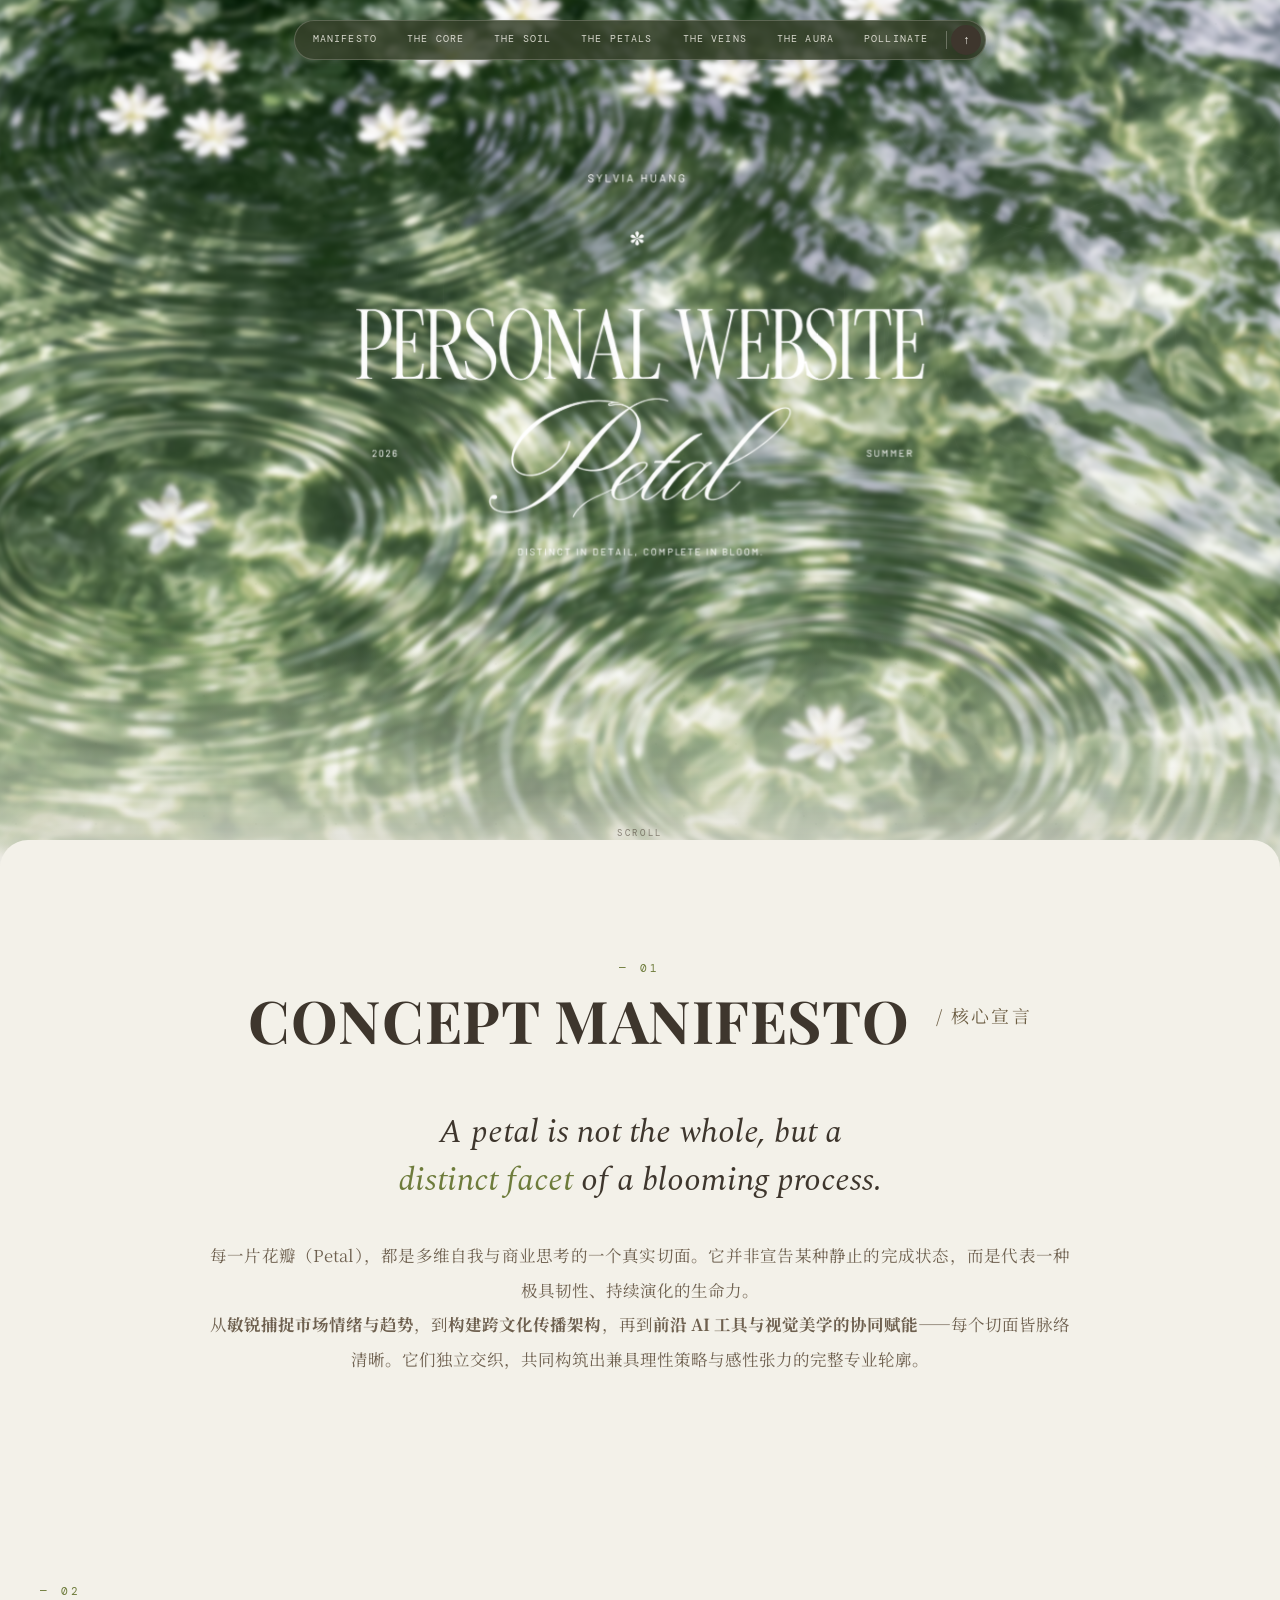
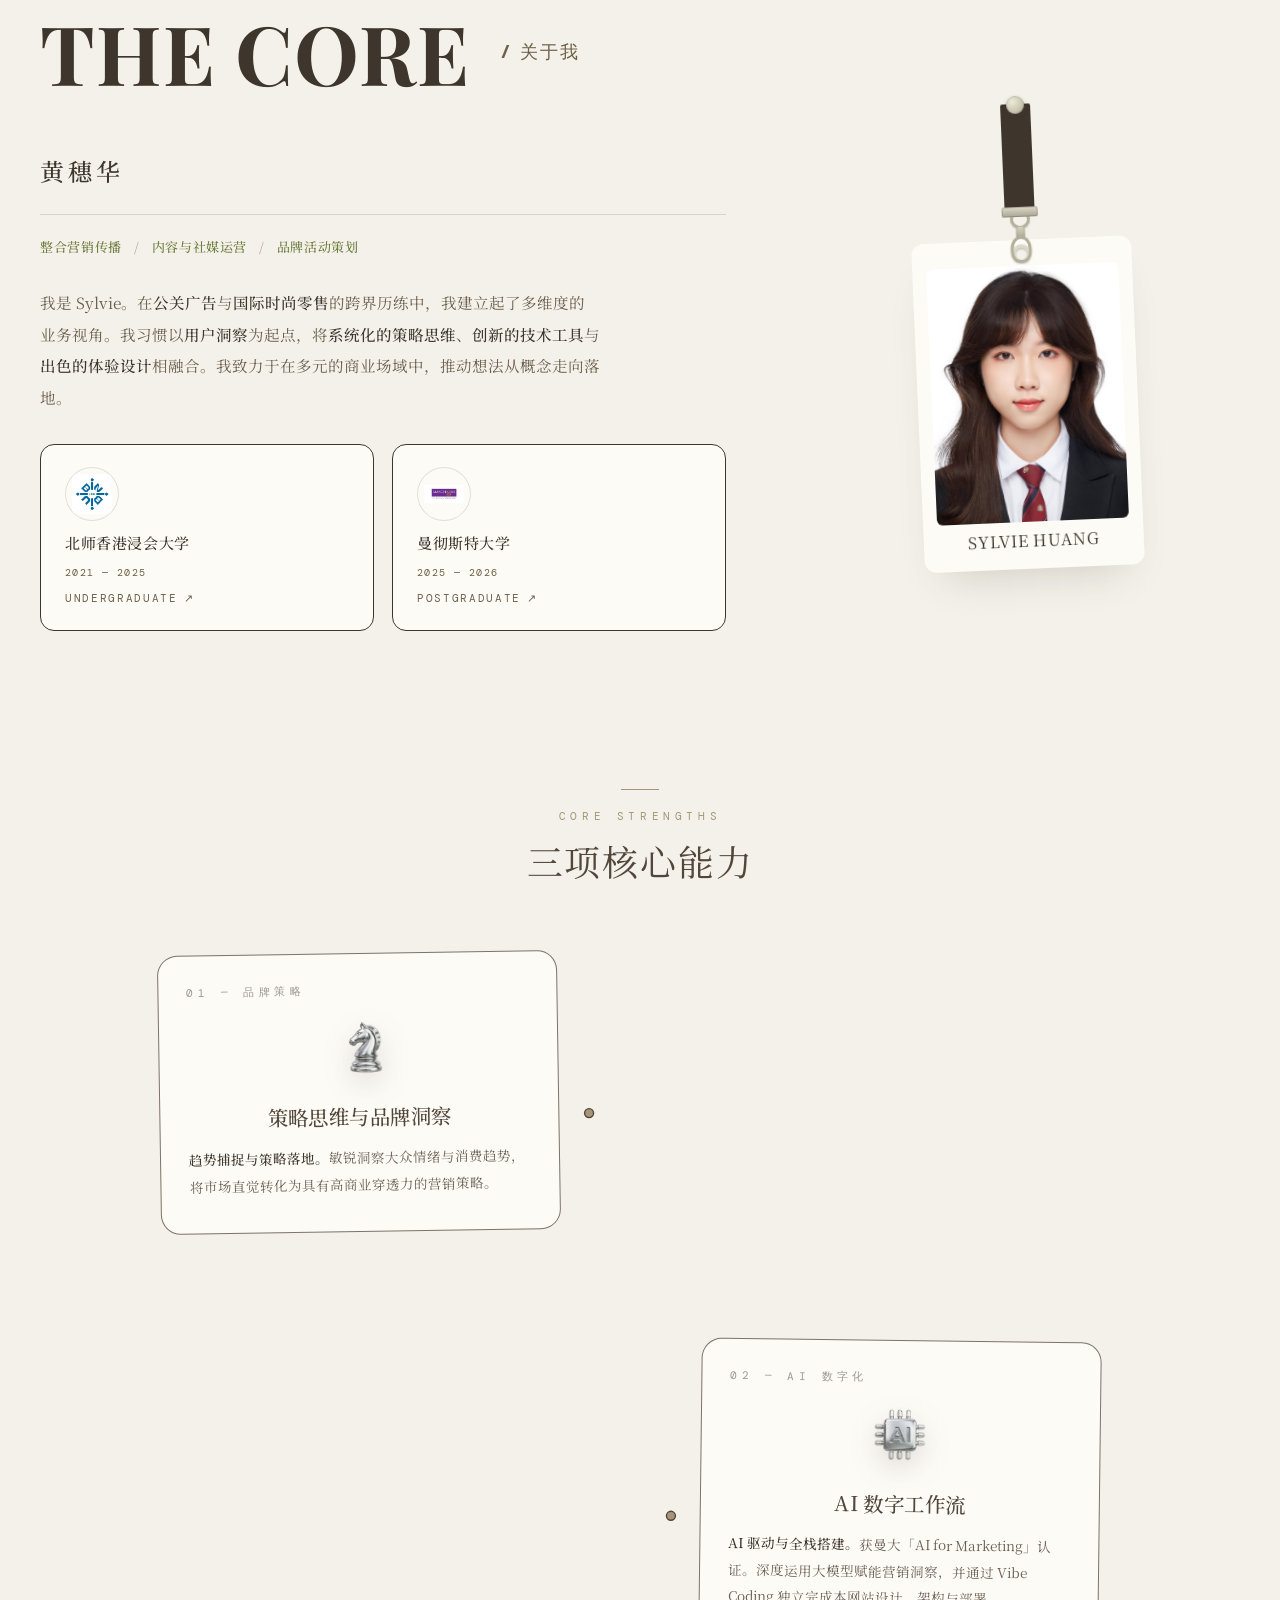
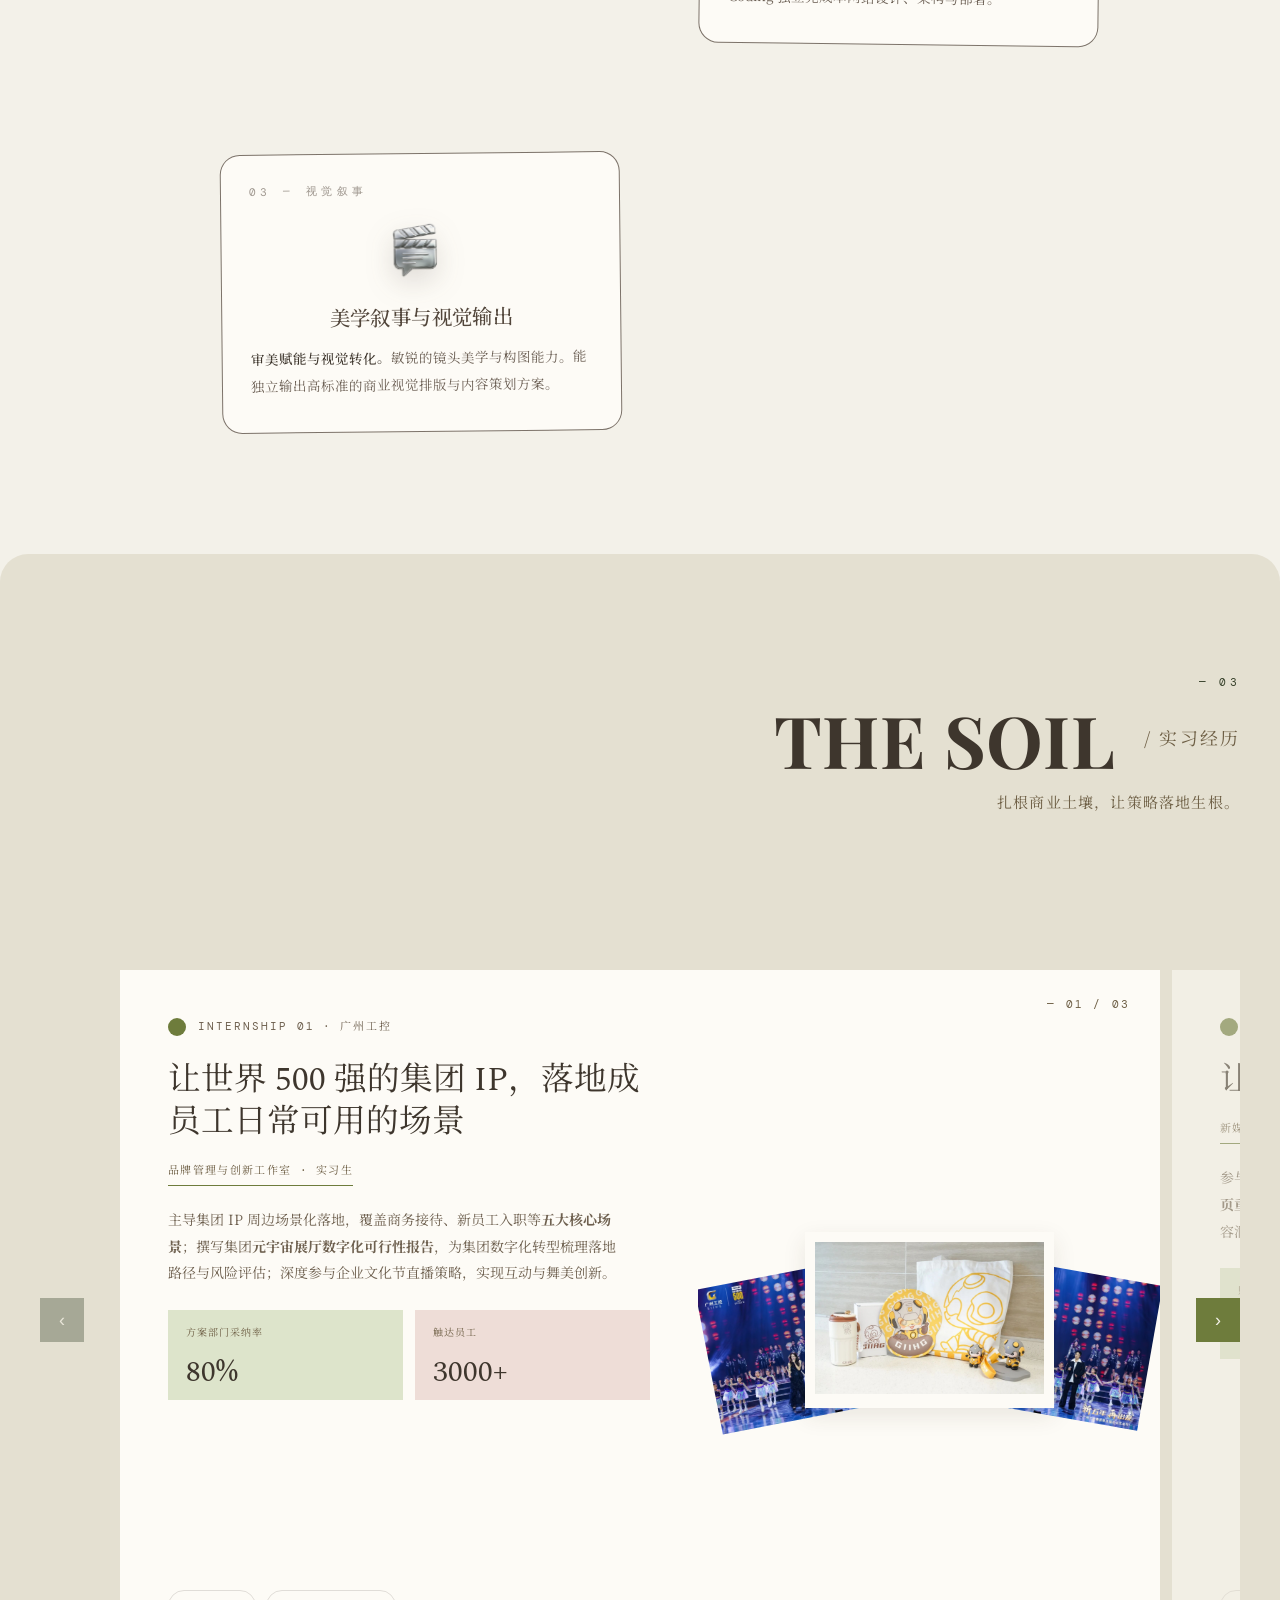
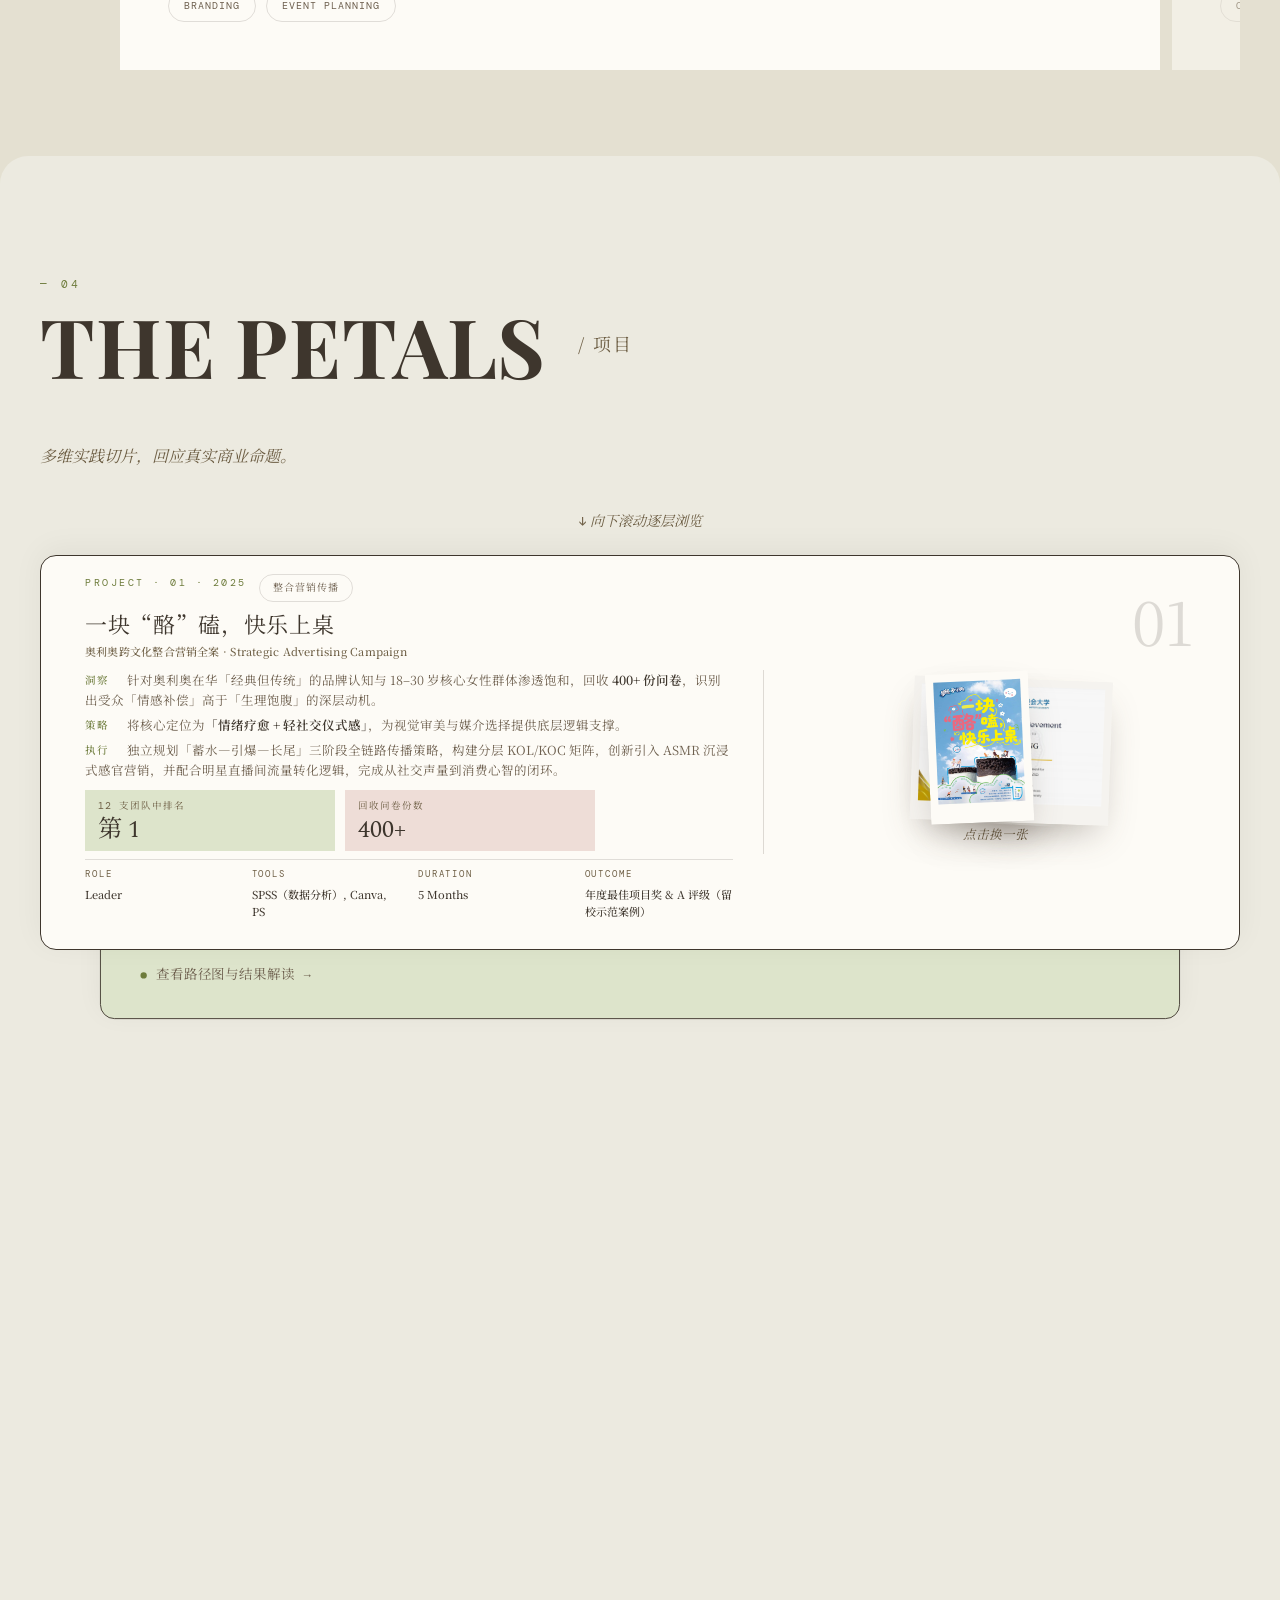
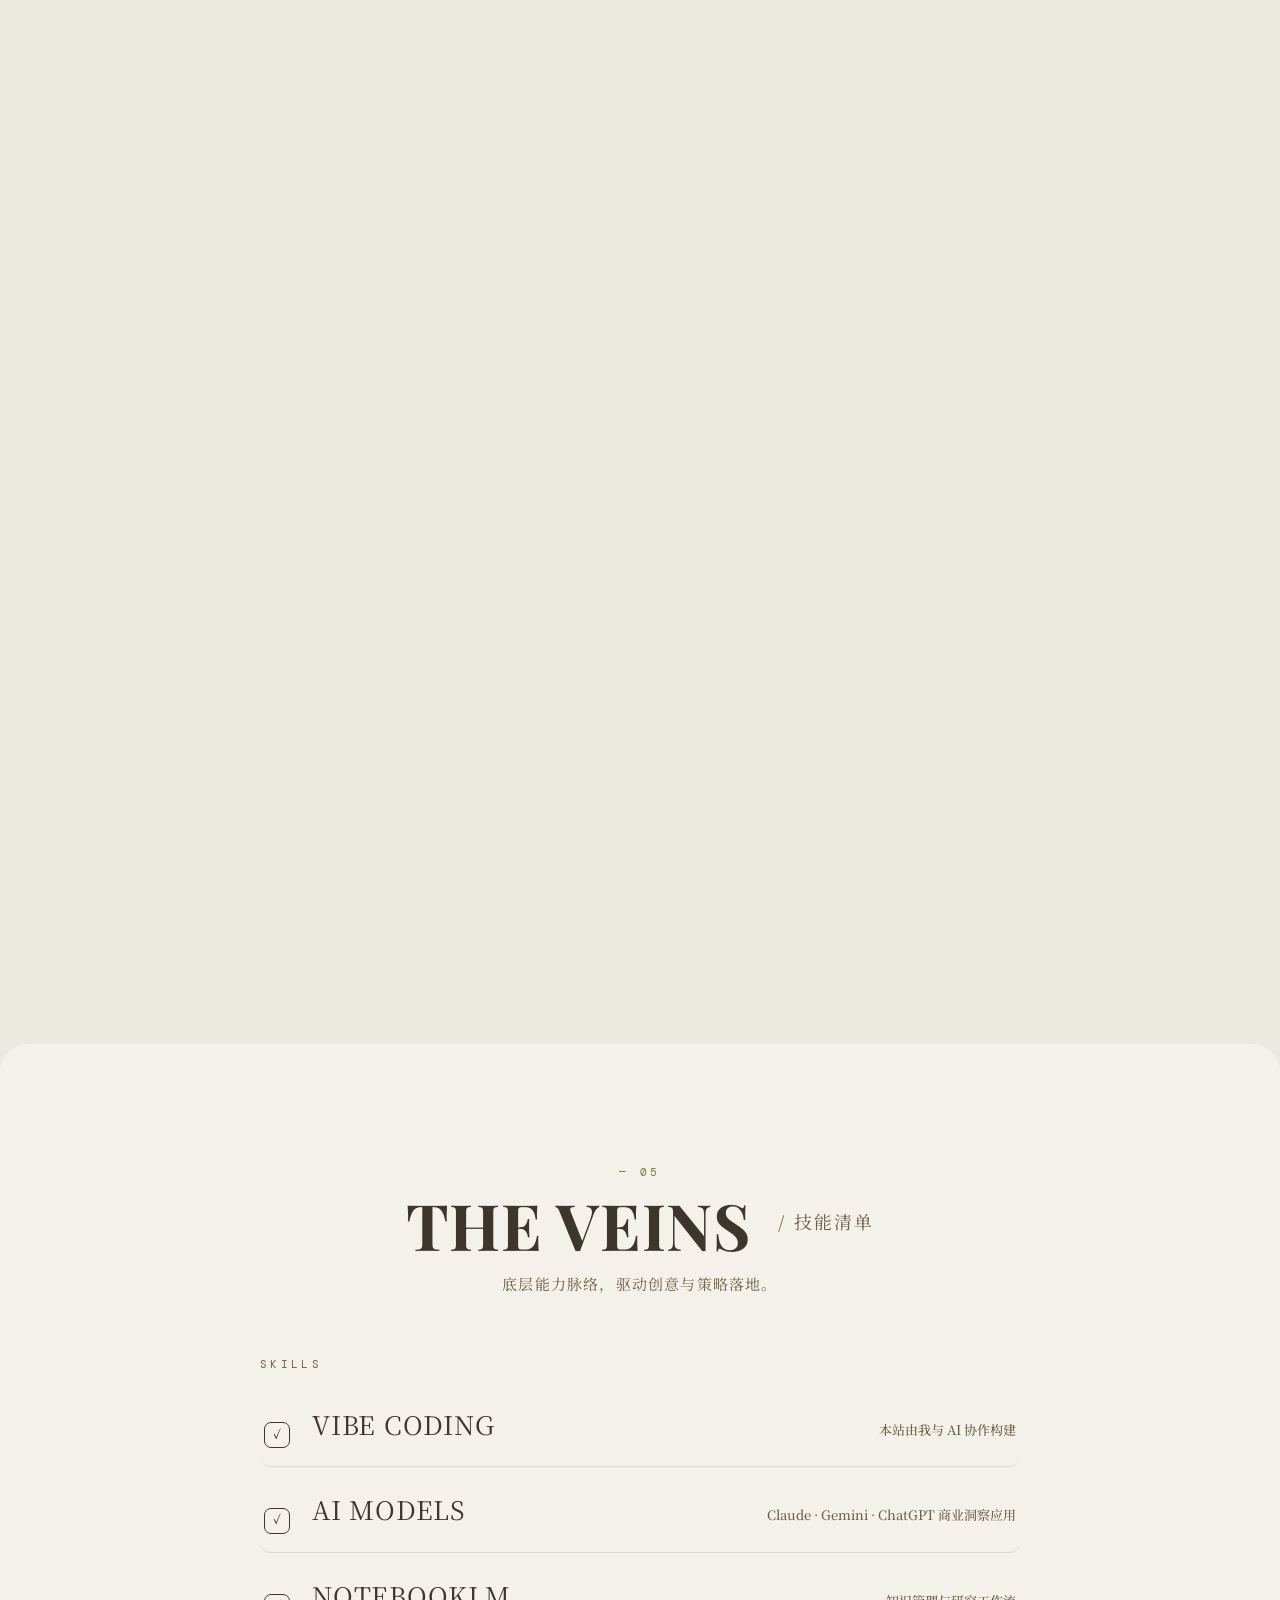
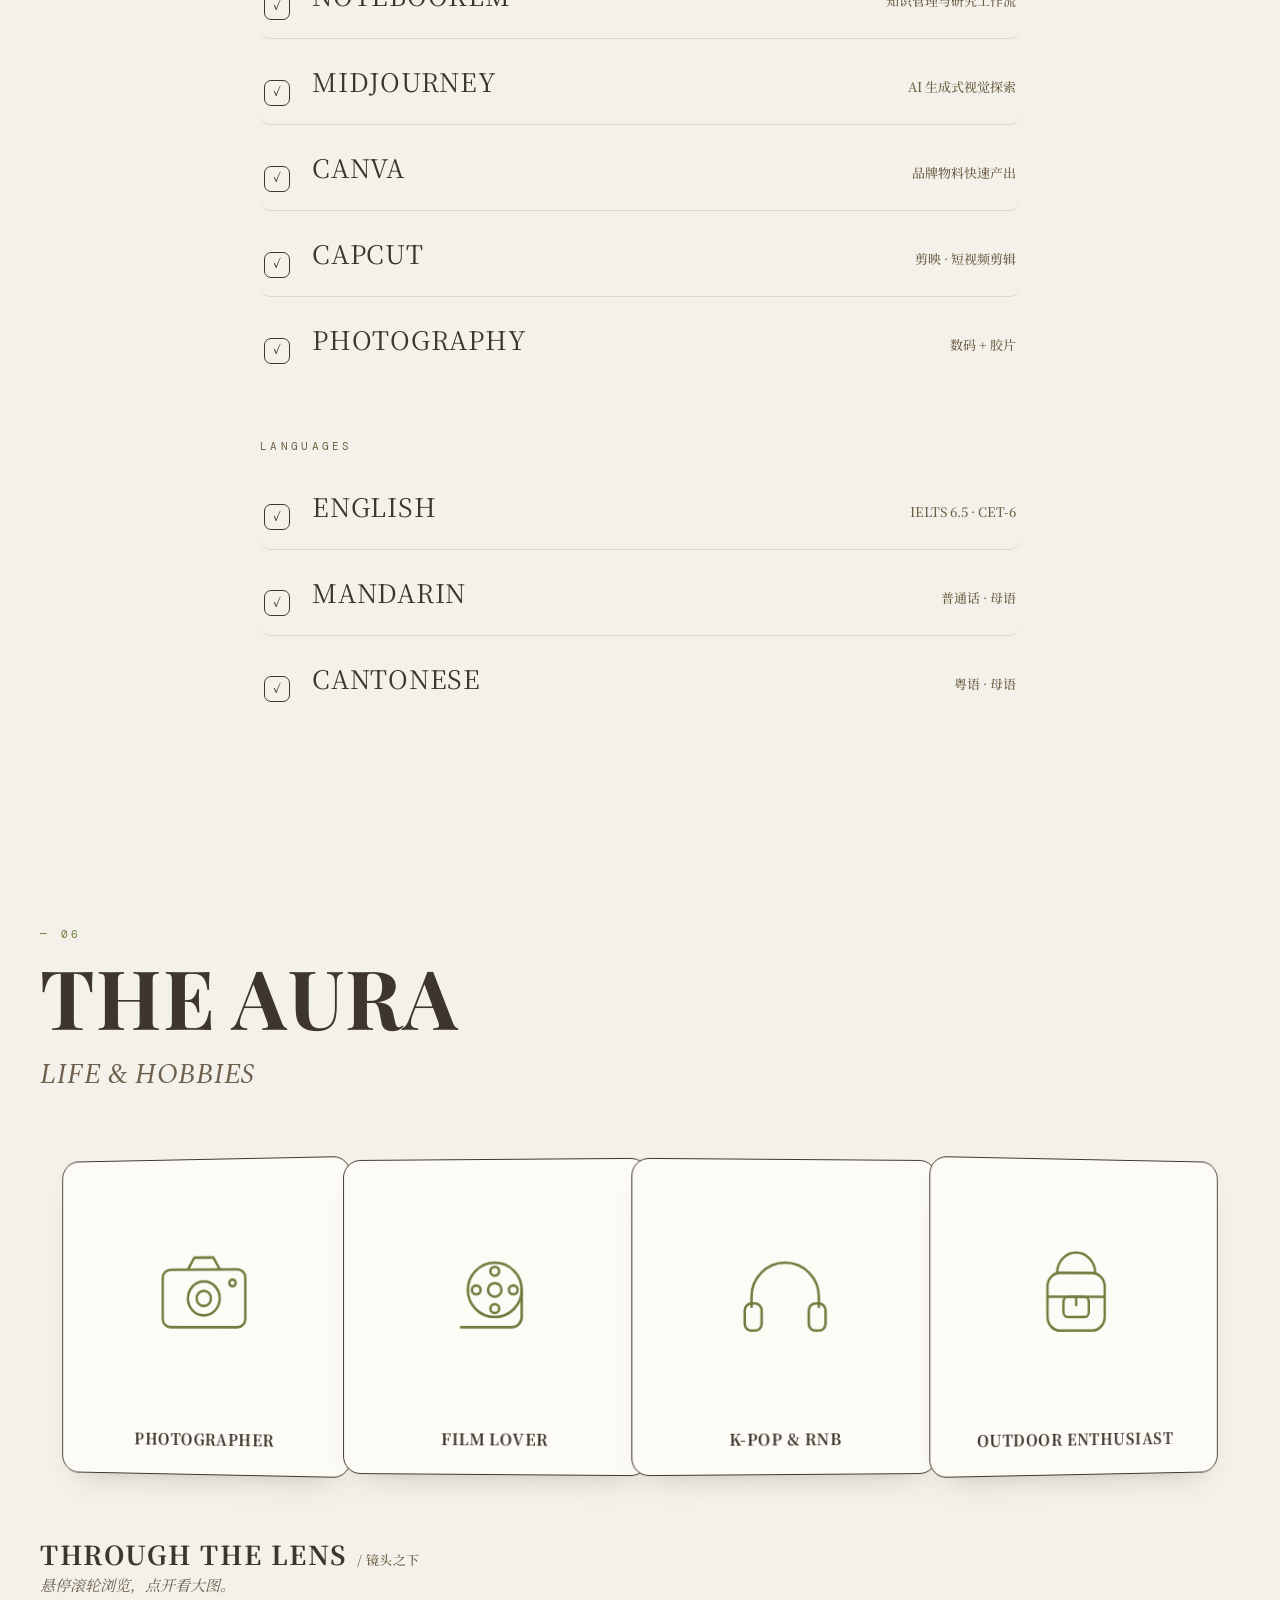
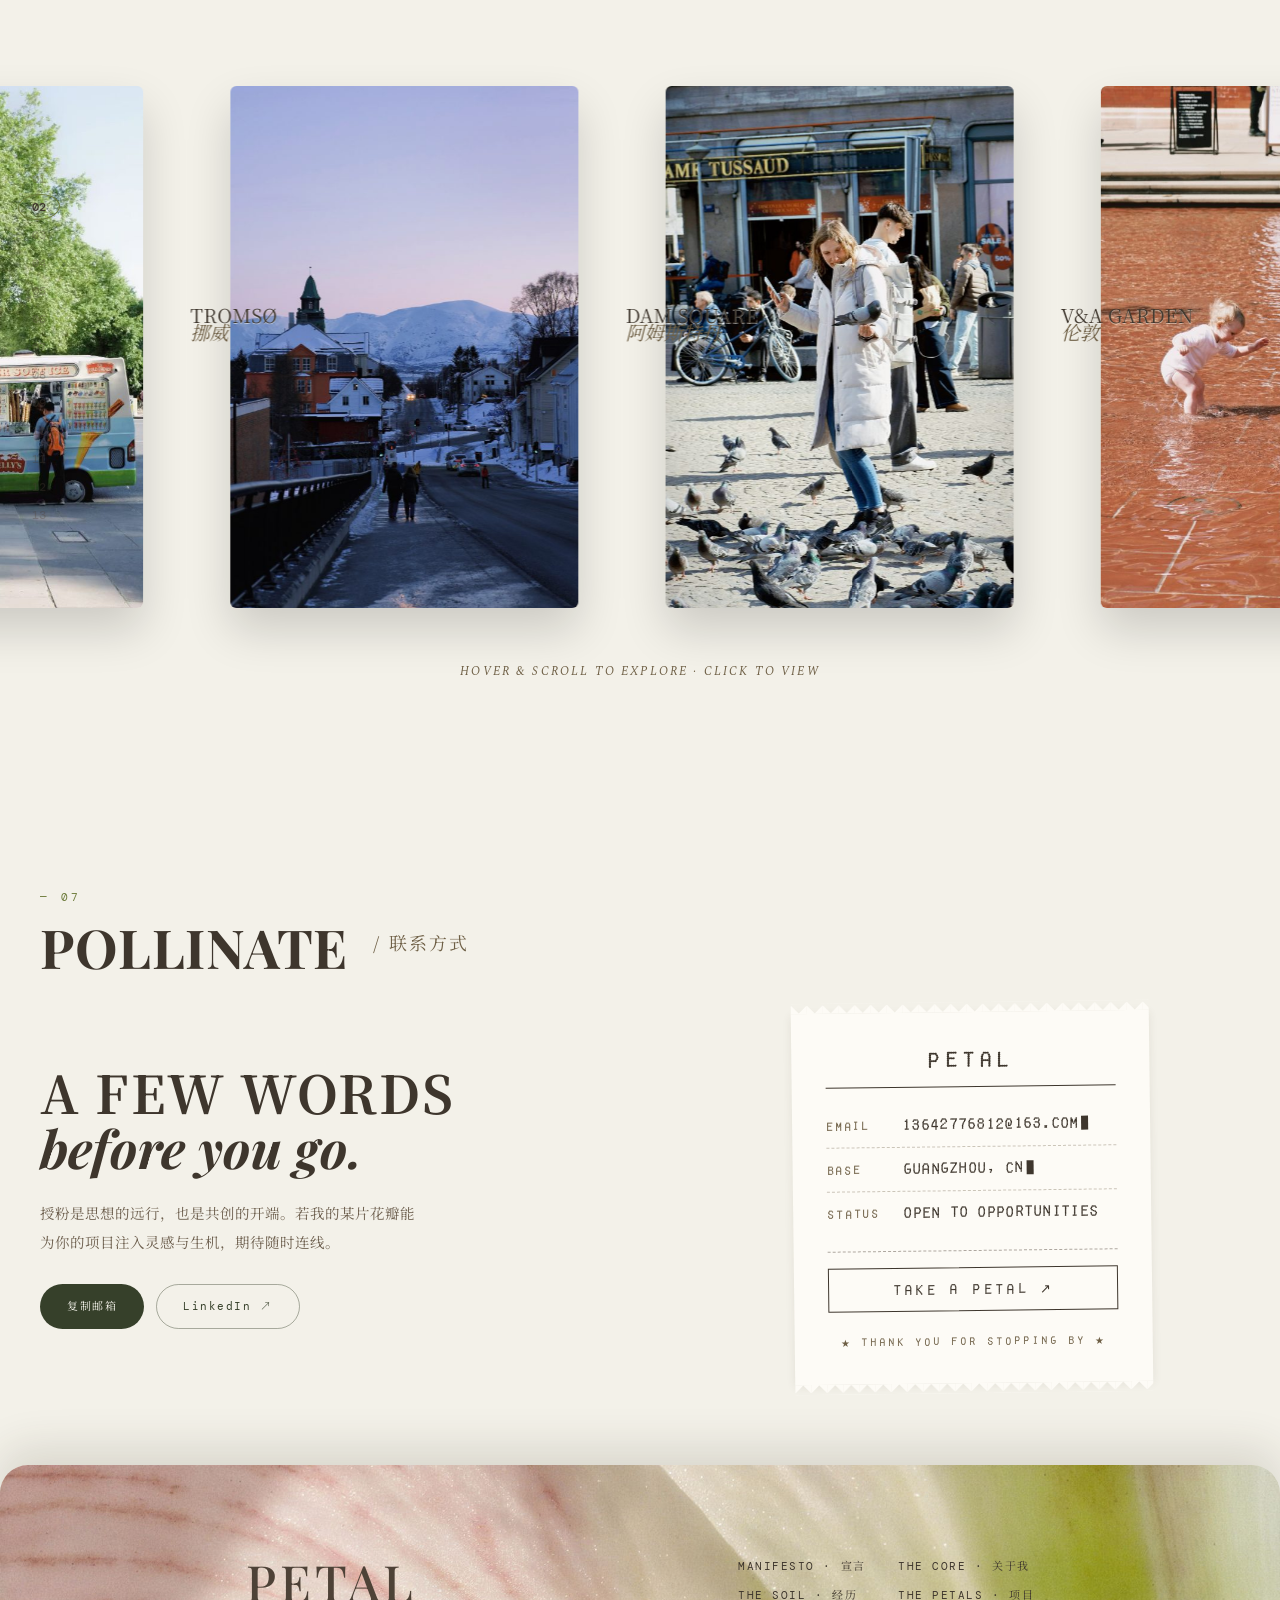
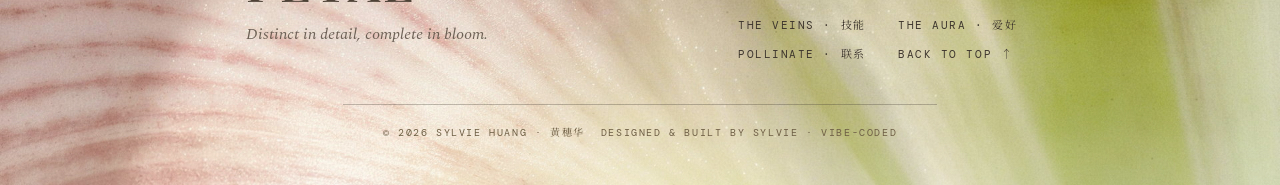
==== index.html @ 5f527905 "Petal — 个人作品集网站 移动端适配与上线优化： - 图片压缩 33.5MB → 5.3MB（含修正一张 EXIF 方向丢失） - Google Fonts 由 20 个精简至 3 个，移除 3" ====
<!DOCTYPE html>
<html lang="zh">
<head>
  <meta charset="UTF-8" />
  <meta name="viewport" content="width=device-width, initial-scale=1.0" />
  <title>Petal — Sylvie Huang</title>
  <meta name="description" content="黄穗华 Sylvie Huang 的个人作品集 —— 整合营销传播、内容与社媒运营、品牌活动策划。北师香港浸会大学本科、曼彻斯特大学硕士，作品涵盖奥利奥跨文化整合营销全案、AI 购物代理研究与社媒内容孵化。" />
  <meta name="author" content="黄穗华 Sylvie Huang" />
  <meta name="theme-color" content="#F3F1E9" />
  <link rel="icon" type="image/png" href="assets/images/favicon.png" />
  <link rel="apple-touch-icon" href="assets/images/favicon.png" />
  <meta property="og:type" content="website" />
  <meta property="og:title" content="Petal — Sylvie Huang 黄穗华" />
  <meta property="og:description" content="整合营销传播 / 内容与社媒运营 / 品牌活动策划。Distinct in detail, complete in bloom." />
  <meta property="og:image" content="https://sylviehuang.com/assets/images/og-cover.jpg" />
  <meta property="og:image:width" content="1200" />
  <meta property="og:image:height" content="630" />
  <meta property="og:locale" content="zh_CN" />
  <meta name="twitter:card" content="summary_large_image" />
  <meta name="twitter:title" content="Petal — Sylvie Huang 黄穗华" />
  <meta name="twitter:description" content="整合营销传播 / 内容与社媒运营 / 品牌活动策划。Distinct in detail, complete in bloom." />
  <meta name="twitter:image" content="https://sylviehuang.com/assets/images/og-cover.jpg" />
  <link href="https://fonts.googleapis.com/css2?family=Noto+Serif+SC:wght@400;500;600&family=DM+Mono:wght@400;500&family=Spectral:ital,wght@0,400;0,500;0,600;1,400;1,500&display=swap" rel="stylesheet">
  <style>
@font-face { font-family: 'FakeReceipt'; src: url('assets/fonts/FAKE_RECEIPT.OTF') format('opentype'); font-display: swap; }
@font-face { font-family: 'Typewr'; src: url('assets/fonts/TYPEWR.TTF') format('truetype'); font-display: swap; }
*, *::before, *::after { box-sizing: border-box; margin: 0; padding: 0; }
:root { --paper: #F3F1E9; --paper-2: #ECEAE0; --ink: #3E362D; --light-line: rgba(78,66,55,0.16); --soft-ink: #6E604F; --muted: #6E5F45; --accent: #6E7C3C; --pink: #EEDDD7; }
html { scroll-behavior: smooth; }
::selection { background: var(--pink); color: var(--ink); }
a { color: var(--accent); }
a:hover { color: var(--ink); }
body { background: var(--paper); color: var(--ink); font-family: 'Spectral', 'Noto Serif SC', serif; font-weight: 400; overflow-x: hidden; line-height: 1.6; }
body::before { content: ''; position: fixed; inset: 0; background-image: radial-gradient(circle at 20% 30%, rgba(0,0,0,0.012) 1px, transparent 1px), radial-gradient(circle at 70% 80%, rgba(0,0,0,0.012) 1px, transparent 1px); background-size: 80px 80px, 120px 120px; pointer-events: none; z-index: 1; }
#topNav { position: fixed; top: 20px; left: 0; right: 0; z-index: 100; display: flex; justify-content: center; align-items: center; pointer-events: none; padding: 0 20px; }
.pill-nav { pointer-events: auto; display: flex; align-items: center; gap: 2px; padding: 4px; background: #FDFBF6; border: 1px solid rgba(110,95,69,0.2); border-radius: 50px; box-shadow: 0 2px 8px rgba(62,54,45,0.10); transition: background 0.35s ease, border-color 0.35s ease; }
.pill-link { position: relative; display: inline-flex; align-items: center; justify-content: center; padding: 10px 14px; border-radius: 50px; font-family: 'DM Mono', monospace; font-size: 9.5px; letter-spacing: 0.12em; text-transform: uppercase; color: var(--muted); text-decoration: none; overflow: hidden; white-space: nowrap; z-index: 0; transition: color 0.35s ease; }
.pill-link::before { content: ''; position: absolute; left: 50%; bottom: 0; width: 130%; aspect-ratio: 1; background: #36402A; border-radius: 50%; transform: translate(-50%, 100%) scale(0.2); opacity: 0; transition: transform 0.5s cubic-bezier(0.4,0,0.2,1), opacity 0.4s ease; z-index: -1; }
.pill-link .pill-mask { position: relative; display: inline-block; overflow: hidden; height: 1em; line-height: 1em; vertical-align: top; }
.pill-link .pill-label { display: block; transform: translateY(0); transition: transform 0.32s cubic-bezier(0.22,1,0.36,1); }
.pill-link .pill-label > span { display: block; height: 1em; line-height: 1em; white-space: nowrap; }
.pill-link .pill-label > span:last-child { color: #F3F1E9; }
.pill-link:hover::before, .pill-link.active::before { transform: translate(-50%, 30%) scale(1); opacity: 1; }
.pill-link:hover .pill-label, .pill-link:focus-visible .pill-label, .pill-link.active .pill-label { transform: translateY(-1em); }
.pill-link:focus-visible::before { transform: translate(-50%, 30%) scale(1); opacity: 1; }
.pill-link:focus-visible { outline: none; }
.pill-link.active { color: var(--ink); }
.pill-nav.on-photo { background: rgba(54,64,42,0.85); border-color: rgba(253,251,246,0.2); }
.pill-nav.on-photo .pill-link { color: rgba(243,241,233,0.85); }
.pill-nav.on-photo .pill-sep { background: rgba(243,241,233,0.3); }
.pill-sep { width: 1px; height: 18px; background: rgba(78,66,55,0.18); margin: 0 2px; }
.pill-top { pointer-events: auto; display: inline-flex; align-items: center; justify-content: center; width: 30px; height: 30px; border-radius: 50%; background: var(--ink); color: var(--paper); border: none; cursor: pointer; font-size: 12px; opacity: 0; transform: scale(0.6); pointer-events: none; transition: opacity 0.4s ease, transform 0.4s cubic-bezier(0.34,1.56,0.64,1), background 0.3s; box-shadow: 0 8px 22px rgba(0,0,0,0.18); }
.pill-top.show { opacity: 1; transform: scale(1); pointer-events: auto; }
.pill-top:hover { background: var(--accent); }
.menu-btn { display: none; flex-direction: column; gap: 5px; cursor: pointer; background: none; border: none; padding: 10px; pointer-events: auto; }
.menu-btn span { display: block; width: 20px; height: 1.5px; background: var(--ink); transition: background 0.3s, transform 0.3s, opacity 0.3s; }
.hero { position: relative; min-height: 100vh; display: flex; flex-direction: column; justify-content: center; align-items: center; padding: 100px 40px 0; overflow: hidden; isolation: isolate; }
.hero-bg { position: absolute; inset: 0; z-index: -3; background-image: url('assets/images/hero-pond.jpg'); background-size: cover; background-position: center 50%; transform: scale(1.04); filter: blur(2.5px); }
.hero-ripple { position: absolute; inset: 0; z-index: -2; pointer-events: none; }
.hero-ripple canvas { display: block; width: 100%; height: 100%; }
.hero-bg-overlay { position: absolute; inset: 0; z-index: -1; background: linear-gradient(to bottom, rgba(0,0,0,0) 70%, rgba(243,241,233,0.45) 88%, var(--paper) 100%); }
.hero-content { text-align: center; position: relative; z-index: 5; max-width: 1100px; margin-bottom: 30vh; mix-blend-mode: screen; }
.hero-title-img { width: clamp(300px, 47vw, 640px); height: auto; display: block; margin: 0 auto; opacity: 0; transform: translateY(22px) scale(0.965); animation: heroTitleIn 1.6s cubic-bezier(0.2,0.8,0.3,1) 0.5s forwards; }
@keyframes heroTitleIn { to { opacity: 1; transform: translateY(0) scale(1); }
}
@keyframes fadeIn { to { opacity: 1; }
}
.scroll-cue { position: absolute; bottom: 36px; left: 50%; transform: translateX(-50%); opacity: 0; animation: fadeIn 1s ease forwards 2.1s; z-index: 5; color: rgba(78,66,55,0.6); text-decoration: none; display: flex; flex-direction: column; align-items: center; gap: 8px; }
.scroll-cue span { font-family: 'DM Mono', monospace; font-size: 9px; letter-spacing: 0.3em; text-transform: uppercase; }
.scroll-cue svg { width: 16px; height: 16px; animation: bounce 2s ease infinite; }
@keyframes bounce { 0%, 100% { transform: translateY(0); }
50% { transform: translateY(6px); }
}
.section { max-width: 1280px; margin: 0 auto; padding:  120px 40px; position: relative; }
#mains, #specials, #sides, #offhours, #checkout { max-width: none; border-radius: 28px 28px 0 0; margin-top: -34px; position: relative; z-index: 5; }
#mains > *, #specials > *, #sides > *, #offhours > *, #checkout > * { max-width: 1200px; margin-left: auto; margin-right: auto; }
#mains > .mains-carousel { max-width: none; }
#mains { background: #E4E0D1; }
#specials { background: var(--paper-2); }
#sides { background: var(--paper); }
#offhours { background: var(--paper); }
#checkout { background: var(--paper); }
.section-header { display: block; margin-bottom: 60px; position: relative; }
#mains .section-header { text-align: right; }
#sides .section-header { text-align: center; }
#checkout .section-header { margin-bottom: 40px; }
#mains .section-name { font-size: clamp(40px, 5.6vw, 76px); }
#mains .section-num { color: #36402A; }
#sides .section-name { font-size: clamp(38px, 5vw, 66px); }
#checkout .section-name { font-size: clamp(34px, 4.2vw, 54px); color: #3E362D; }
.section-name { font-family: 'Typewr', 'Noto Serif SC', serif; font-size: clamp(44px, 6.4vw, 88px); letter-spacing: 0.01em; color: var(--ink); line-height: 0.95; text-transform: uppercase; display: block; clip-path: inset(-10% 0 -12% 0); transform: none; }
.section.show .section-name { animation: nameIn 1s cubic-bezier(0.2,0.8,0.2,1) both; }
@keyframes nameIn { from { clip-path: inset(0 0 110% 0); transform: translateY(50px); }
to { clip-path: inset(-10% 0 -12% 0); transform: none; }
}
.section-name-sub { font-family: 'Noto Serif SC', serif; font-weight: 400; font-size: clamp(14px, 1.4vw, 18px); color: var(--muted); margin-left: 12px; letter-spacing: 0.12em; vertical-align: super; white-space: nowrap; }
.section-divider { display: none; }
#mains .section-num { text-align: right; }
#sides .section-num { text-align: center; }
.section-num { display: block; font-family: 'DM Mono', monospace; font-size: 11px; letter-spacing: 0.3em; color: var(--accent); margin-bottom: 14px; }
.starter-intro { display: grid; grid-template-columns: 1.25fr 0.82fr; gap: 64px; margin-bottom: 88px; align-items: center; }
.intro-text .eyebrow { font-family: 'DM Mono', monospace; font-size: 11px; letter-spacing: 0.28em; text-transform: uppercase; color: var(--accent); margin-bottom: 18px; }
.intro-text h3 { font-family: 'Typewr', 'Noto Serif SC', serif; font-size: clamp(40px, 4.4vw, 58px); letter-spacing: 0.02em; line-height: 1; margin-bottom: 20px; text-transform: uppercase; }
.intro-name-row { display: flex; align-items: baseline; gap: 16px; flex-wrap: wrap; margin-bottom: 26px; padding-bottom: 24px; border-bottom: 1px solid var(--light-line); }
.intro-name-row .full-name { font-family: 'Noto Serif SC', serif; font-weight: 500; font-size: 24px; color: var(--ink); letter-spacing: 0.16em; }
.role-tagline { margin: -6px 0 28px; font-family: 'Noto Serif SC', serif; font-weight: 500; font-size: 13px; letter-spacing: 0.05em; color: var(--accent); line-height: 1.8; }
.role-tagline i { color: var(--muted); opacity: 0.5; margin: 0 12px; font-style: normal; }
.intro-text .lead { font-family: 'Noto Serif SC', serif; font-weight: 400; font-size: 15.5px; line-height: 2.05; color: var(--soft-ink); max-width: 560px; }
.intro-text .lead strong { font-weight: 500; color: var(--ink); }
.edu-row { display: flex; gap: 18px; margin-top: 30px; flex-wrap: wrap; }
.edu-card { flex: 1; min-width: 200px; display: flex; flex-direction: column; align-items: flex-start; gap: 10px; padding: 22px 24px; border: 1.5px solid var(--ink); border-radius: 14px; background: #FDFBF6; text-decoration: none; color: var(--ink); position: relative; overflow: hidden; transition: transform 0.35s cubic-bezier(0.34,1.56,0.64,1), box-shadow 0.35s ease; }
.edu-card::before { content: ''; position: absolute; inset: 0; background: var(--paper-2); transform: translateY(101%); transition: transform 0.45s cubic-bezier(0.2,0.8,0.3,1); z-index: 0; }
.edu-card:hover::before { transform: translateY(0); }
.edu-card:hover { transform: translateY(-4px) rotate(-0.5deg); box-shadow: 0 14px 30px rgba(0,0,0,0.10); }
.edu-card > * { position: relative; z-index: 1; }
.edu-crest { display: inline-flex; align-items: center; justify-content: center; width: 54px; height: 54px; border-radius: 50%; border: 1px solid rgba(78,66,55,0.15); background: #FDFBF6; overflow: hidden; transition: transform 0.45s cubic-bezier(0.34,1.56,0.64,1); }
.edu-crest img { width: 76%; height: 76%; object-fit: contain; display: block; }
.edu-card:hover .edu-crest { transform: rotate(-8deg) scale(1.08); }
.edu-date { font-family: 'DM Mono', monospace; font-size: 10px; letter-spacing: 0.14em; color: var(--muted); }
.edu-school { font-family: 'Noto Serif SC', serif; font-weight: 500; font-size: 15px; letter-spacing: 0.04em; }
.edu-level { display: inline-flex; align-items: center; gap: 6px; font-family: 'DM Mono', monospace; font-size: 10.5px; letter-spacing: 0.16em; text-transform: uppercase; color: var(--soft-ink); position: relative; }
.edu-level-txt { position: relative; }
.edu-level-txt::after { content: ''; position: absolute; left: 0; bottom: -3px; width: 100%; height: 1px; background: var(--ink); transform: scaleX(0); transform-origin: right; transition: transform 0.4s cubic-bezier(0.2,0.8,0.3,1); }
.edu-card:hover .edu-level-txt::after { transform: scaleX(1); transform-origin: left; }
.edu-arrow { transition: transform 0.35s cubic-bezier(0.34,1.56,0.64,1); }
.edu-card:hover .edu-arrow { transform: translate(3px, -3px); }
.intro-portrait { position: relative; display: flex; justify-content: center; align-items: flex-start; padding: 56px 14px 30px; min-height: 0; overflow: visible; }
.lanyard { position: relative; width: 220px; transform-origin: 50% -136px; cursor: grab; user-select: none; -webkit-user-select: none; touch-action: pan-y; will-change: transform; }
.lanyard.dragging { cursor: grabbing; }
.lanyard-cord { position: absolute; left: 50%; bottom: calc(100% + 26px); width: 30px; height: 110px; transform: translateX(-50%); background: var(--ink); border-radius: 2px; z-index: 3; }
.lanyard-cord::after { content: ''; position: absolute; left: 50%; bottom: -3px; width: 36px; height: 10px; transform: translateX(-50%); border-radius: 2px; background: linear-gradient(#DDDACA, #A8A492); box-shadow: inset 0 0 0 1px rgba(62,54,45,0.25); }
.lanyard::before { content: ''; position: absolute; left: 50%; bottom: calc(100% + 126px); width: 18px; height: 18px; transform: translateX(-50%); border-radius: 50%; background: radial-gradient(circle at 35% 32%, #ECEAD9, #C9C5B0 58%, #9E9982); box-shadow: 0 2px 4px rgba(62,54,45,0.28), inset 0 0 0 1px rgba(62,54,45,0.15); z-index: 5; }
.lanyard-ring { position: absolute; left: 50%; bottom: calc(100% + 11px); width: 20px; height: 19px; transform: translateX(-50%); border: 3.5px solid #B3AF9C; border-radius: 50%; box-shadow: inset 0 1px 1px rgba(255,255,255,0.5), 0 1px 1px rgba(62,54,45,0.2); z-index: 2; }
.lanyard-swivel { position: absolute; left: 50%; bottom: calc(100% + 1px); width: 9px; height: 13px; transform: translateX(-50%); border-radius: 4px; background: linear-gradient(#D8D5C4, #A8A492); box-shadow: inset 0 0 0 1px rgba(62,54,45,0.18); z-index: 2; }
.lanyard-hook { position: absolute; left: 50%; bottom: calc(100% - 23px); width: 21px; height: 27px; transform: translateX(-50%); border: 3.5px solid #B3AF9C; border-radius: 48% 48% 42% 42%; box-shadow: inset 0 1px 1px rgba(255,255,255,0.5), 0 1px 2px rgba(62,54,45,0.22); z-index: 4; }
.lanyard-hole { position: absolute; top: 8px; left: 50%; width: 12px; height: 12px; transform: translateX(-50%); border-radius: 50%; background: var(--paper); box-shadow: inset 0 1px 2px rgba(62,54,45,0.3), 0 0 0 3px #DBD8C6, 0 0 0 4px rgba(62,54,45,0.12); z-index: 3; }
.lanyard-card { position: relative; background: #FDFBF6; padding: 26px 14px 20px; border-radius: 12px; box-shadow: 0 24px 40px -22px rgba(78,66,55,0.22); }
.lanyard-photo { width: 100%; display: block; border-radius: 6px; margin-top: 0; aspect-ratio: 3 / 4; object-fit: cover; background: var(--paper-2); pointer-events: none; }
.lanyard-meta { display: flex; justify-content: center; align-items: baseline; margin-top: 11px; padding: 0 2px; }
.lanyard-name { font-family: 'Typewr', 'Noto Serif SC', serif; font-size: 16px; letter-spacing: 0.06em; text-transform: uppercase; line-height: 1; }
#manifesto { position: relative; z-index: 5; margin-top: -60px; background: var(--paper); border-radius: 28px 28px 0 0; box-shadow: 0 -30px 60px rgba(0,0,0,0.06); }
#starters { max-width: none; border-radius: 28px 28px 0 0; margin-top: -34px; position: relative; z-index: 5; background: var(--paper); }
#starters > * { max-width: 1200px; margin-left: auto; margin-right: auto; }
.section-sub { font-family: 'Noto Serif SC', serif; font-weight: 400; font-size: clamp(13px, 1.3vw, 15px); color: var(--muted); letter-spacing: 0.08em; margin-top: 16px; }
.manifesto-body { max-width: 860px; margin: 0 auto; text-align: center; }
.manifesto-line { font-family: 'Spectral', 'Noto Serif SC', serif; font-style: italic; font-weight: 400; font-size: clamp(22px, 2.6vw, 34px); line-height: 1.45; color: var(--ink); margin-bottom: 34px; text-wrap: balance; }
.manifesto-line em { color: var(--accent); font-style: italic; }
.manifesto-text { font-family: 'Noto Serif SC', serif; font-weight: 400; font-size: clamp(14.5px, 1.5vw, 16.5px); line-height: 2.1; color: var(--soft-ink); text-align: justify; text-align-last: center; }
#manifesto .section-header { text-align: center; }
#manifesto .section-num { text-align: center; }
#manifesto .section-name { font-size: clamp(36px, 4.6vw, 60px); }
.core{ --core-ink:#52463b; --gold:#a69579; --c1:#FDFBF6; --c2:#FDFBF6; --c3:#FDFBF6; position:relative;padding:70px 6vw 36px;color:var(--core-ink)}
.core .core-head{max-width:640px;margin:0 auto 58px;text-align:center;position:relative;z-index:2; display:flex;flex-direction:column;align-items:center;gap:12px}
.core .core-head .eyebrow{font-family:'DM Mono',monospace;font-size:11px;letter-spacing:.42em; text-transform:uppercase;color:var(--gold)}
.core .core-head .eyebrow::before{content:"";display:block;width:38px;height:1px;background:var(--gold);margin:0 auto 18px}
.core .core-head h2{font-family:'Spectral','Noto Serif SC',serif;font-weight:400; font-size:clamp(24px,2.8vw,38px);color:var(--core-ink);letter-spacing:.05em;font-style:normal}
.core .core-head .lead{font-family:'Noto Serif SC',serif;font-weight:400;font-size:14px; line-height:1.9;color:#6d6156;max-width:500px}
.core .field{position:relative}
.core svg.thread{position:absolute;inset:0;width:100%;height:100%;z-index:0;pointer-events:none}
.core .thread .line{fill:none;stroke:var(--core-ink);stroke-width:1.6;stroke-linecap:round}
.core .thread .tail{fill:none;stroke:var(--core-ink);stroke-width:1.6;stroke-linecap:round; stroke-dasharray:5 7;opacity:0;transition:opacity .6s ease}
.core .thread .tail.show{opacity:.85}
.core .thread circle.nd{fill:var(--gold);stroke:var(--core-ink);stroke-width:1.4; opacity:0;transition:opacity .45s ease}
.core .thread circle.nd.show{opacity:1}
.core .row{position:relative;z-index:1;display:flex;margin-bottom:12vh}
.core .row:last-child{margin-bottom:0}
.core .row.r1{justify-content:flex-start;padding-left:4%}
.core .row.r2{justify-content:flex-end;padding-right:6%}
.core .row.r3{justify-content:flex-start;padding-left:10%}
.core .card{width:min(400px,44%);border:1.5px solid rgba(82,70,59,.75); border-radius:20px;padding:28px 28px 34px; opacity:0;transform:translateY(22px); transition:opacity .65s ease,transform .75s cubic-bezier(.2,.85,.25,1)}
.core .card.show{opacity:1}
.core .row.r1 .card{background:var(--c1)}
.core .row.r1 .card.show{transform:translateY(0) rotate(-.9deg)}
.core .row.r2 .card{background:var(--c2)}
.core .row.r2 .card.show{transform:translateY(0) rotate(.7deg)}
.core .row.r3 .card{background:var(--c3)}
.core .row.r3 .card.show{transform:translateY(0) rotate(-.6deg)}
.core .card .lb{font-size:11px;letter-spacing:.4em;color:rgba(82,70,59,.55); font-family:'DM Mono',monospace}
.core .card .icon{margin:26px auto;height:48px; display:flex;align-items:center;justify-content:center}
.core .card .icon img{height:110px;width:auto;display:block;filter:drop-shadow(0 10px 14px rgba(78,66,55,0.18))}
.core .card h3{font-size:clamp(20px,1.6vw,25px);font-weight:500;font-synthesis:none;-webkit-font-smoothing:antialiased;letter-spacing:.02em;font-family:'Noto Serif SC',serif;text-align:center}
.core .card p strong{font-weight:500;color:var(--ink)}
.core .card p{font-size:13.5px;line-height:1.95;color:#6d6156;margin-top:12px; font-family:'Noto Serif SC',serif}
@media (max-width:860px){ .core{padding:50px 6vw 90px}
.core .row{margin-bottom:12vh}
.core .row.r1,.core .row.r2,.core .row.r3{justify-content:flex-start;padding:0}
.core .row.r2{justify-content:flex-end}
.core .card{width:82%}
}
@media (prefers-reduced-motion:reduce){ .core .card{opacity:1!important;transform:none!important;transition:none}
.core .thread .line{stroke-dashoffset:0!important}
.core .thread .tail,.core .thread circle.nd{opacity:1!important}
}
.diss-rule { height: 1px; background: rgba(78,66,55,0.18); margin: 20px 0 16px; }
.diss-kf-label { font-family: 'DM Mono', 'Noto Serif SC', monospace; font-size: 10px; letter-spacing: 0.22em; text-transform: uppercase; color: var(--muted); margin-bottom: 12px; }
.diss-kf { display: flex; gap: 44px; }
.diss-kf .kf b { display: block; font-family: 'Spectral', 'Noto Serif SC', serif; font-weight: 400; font-size: 30px; line-height: 1; color: var(--ink); font-variant-numeric: lining-nums; }
.diss-kf .kf span { display: block; margin-top: 7px; font-family: 'Noto Serif SC', serif; font-weight: 500; font-size: 12px; color: var(--muted); }
.pstack-card .project-meta-list .meta-row label { font-size: 10px; color: var(--muted); }
.pstack-card .project-meta-list .meta-row .val { font-size: 12.5px; font-weight: 400; line-height: 1.5; }
.diss-detail { display: none; width: 100%; }
.diss-detail.open { display: block; }
.diss-detail.open > .diss-detail-inner { animation: dissIn 0.55s cubic-bezier(0.22,1,0.36,1) both; }
@keyframes dissIn { from { opacity: 0; transform: translateY(-10px); }
to { opacity: 1; transform: none; }
}
@media (prefers-reduced-motion: reduce) { .diss-detail.open > .diss-detail-inner { animation: none; }
}
.diss-detail-inner { padding-top: 28px; }
.diss-h { font-family: 'DM Mono', 'Noto Serif SC', monospace; font-size: 10px; letter-spacing: 0.22em; text-transform: uppercase; color: var(--muted); margin: 26px 0 10px; }
.diss-h:first-child { margin-top: 0; }
.diss-detail p { font-family: 'Noto Serif SC', serif; font-weight: 400; font-size: 14px; line-height: 1.85; color: var(--soft-ink); max-width: 62em; }
.diss-fig { margin: 14px 0 6px; overflow-x: auto; }
.diss-fig svg { display: block; width: 100%; max-width: 760px; height: auto; min-width: 560px; }
@media (max-width: 760px) { .diss-fig { -webkit-overflow-scrolling: touch; }
}
@media (max-width: 760px) { .diss-kf { flex-direction: column; gap: 20px; }
.diss-kf .kf b { font-size: 26px; }
.pstack-card { padding: 26px 20px 22px; }
.diss-detail p, .diss-fig-note { max-width: none; }
}
#sides .check-list { max-width: 760px !important; margin: 0 auto; display: flex; flex-direction: column; gap: 56px; }
.check-group-label { font-family: 'DM Mono', monospace; font-size: 11px; letter-spacing: 0.3em; text-transform: uppercase; color: var(--muted); margin-bottom: 8px; }
.check-item { display: flex; align-items: baseline; gap: 22px; padding: 22px 4px; border-bottom: 1px solid rgba(78,66,55,0.14); }
.check-item:last-child { border-bottom: none; }
.check-box { flex-shrink: 0; width: 26px; height: 26px; border: 1.5px solid var(--ink); border-radius: 7px; display: inline-flex; align-items: center; justify-content: center; font-size: 13px; color: var(--ink); background: var(--paper); transform: translateY(4px); }
.check-name { font-family: 'Typewr', 'Noto Serif SC', serif; font-size: clamp(19px, 2vw, 26px); text-transform: uppercase; letter-spacing: 0.03em; color: var(--ink); }
.check-note { margin-left: auto; font-family: 'Noto Serif SC', serif; font-weight: 500; font-size: 13px; color: var(--muted); text-align: right; }
.offhours-sub { font-family: 'Spectral', 'Noto Serif SC', serif; font-style: italic; font-size: clamp(20px, 2.2vw, 30px); color: var(--soft-ink); margin-top: 16px; }
.hobby-fan { display: flex; height: 320px; max-width: 1020px; margin: 0 auto; perspective: 1300px; }
.hobby-card { flex: 1 1 0%; min-width: 0; position: relative; border: 1.5px solid var(--ink); border-radius: 18px; overflow: hidden; margin-left: -16px; opacity: 1; transform: rotateY(var(--ry, 0deg)) translateZ(-16px); box-shadow: 0 16px 30px -20px rgba(78,66,55,0.35); transition: flex-grow 0.55s cubic-bezier(0.34, 1.25, 0.5, 1), transform 0.55s cubic-bezier(0.34, 1.25, 0.5, 1), box-shadow 0.45s ease, opacity 0.6s ease calc(var(--rvi, 0) * 80ms); cursor: pointer; outline: none; }
.hobby-fan.rv-in .hobby-card { opacity: 1; }
.hobby-card:first-child { margin-left: 0; }
.hobby-card:nth-child(1) { background: #FDFBF6; --ry: -9deg; --rvi: 0; }
.hobby-card:nth-child(2) { background: #FDFBF6; --ry: -3.5deg; --rvi: 1; }
.hobby-card:nth-child(3) { background: #FDFBF6; --ry: 3.5deg; --rvi: 2; }
.hobby-card:nth-child(4) { background: #FDFBF6; --ry: 9deg; --rvi: 3; }
.hobby-card.is-active { flex-grow: 2.35; transform: rotateY(0deg) translateZ(0) scale(1.035); z-index: 6; box-shadow: 0 30px 56px -24px rgba(78,66,55,0.42); }
.hobby-card:focus-visible { border-color: var(--accent); }
.hobby-card { overflow: hidden; }
.hobby-inner { position: absolute; inset: 0; display: flex; flex-direction: column; z-index: 1; }
.hobby-iconwrap { flex: 1; display: flex; align-items: center; justify-content: center; min-height: 0; opacity: 1; transform: translateY(0); transition: opacity 0.45s ease, transform 0.5s cubic-bezier(0.2,0.8,0.3,1); }
.hobby-card.is-active .hobby-iconwrap { opacity: 0; transform: translateY(-8px) scale(0.94); }
.hobby-icon { max-width: 52%; max-height: 46%; object-fit: contain; filter: drop-shadow(0 12px 16px rgba(78,66,55,0.2)); }
.hobby-iconwrap svg { width: clamp(64px, 42%, 110px); height: auto; stroke: var(--accent); fill: none; stroke-width: 1.5; stroke-linecap: round; stroke-linejoin: round; }
.hobby-photo { position: absolute; inset: 0; width: 100%; height: 100%; object-fit: cover; opacity: 0; transform: scale(1.06); transition: opacity 0.6s ease, transform 1.1s cubic-bezier(0.2,0.8,0.2,1); z-index: 1; }
.hobby-card.is-active .hobby-photo { opacity: 1; transform: scale(1); }
.hobby-scrim { position: absolute; left: 0; right: 0; bottom: 0; height: 46%; z-index: 2; opacity: 0; pointer-events: none; background: linear-gradient(to top, rgba(30,26,20,0.62), rgba(30,26,20,0)); transition: opacity 0.5s ease; }
.hobby-card.is-active .hobby-scrim { opacity: 1; }
.hobby-ph { width: 44%; aspect-ratio: 1 / 1; border: 1.5px dashed rgba(78,66,55,0.4); border-radius: 14px; display: flex; align-items: center; justify-content: center; text-align: center; font-family: 'Noto Serif SC', serif; font-weight: 500; font-size: 12.5px; color: var(--muted); line-height: 1.7; }
.hobby-title { position: relative; z-index: 3; margin-top: auto; padding: 0 16px 22px; font-family: 'Typewr', 'Noto Serif SC', serif; font-size: clamp(11px, 1.5vw, 16px); letter-spacing: 0.03em; text-transform: uppercase; text-align: center; white-space: nowrap; color: var(--ink); transition: color 0.4s ease, text-shadow 0.4s ease; }
.hobby-card.is-active .hobby-title { color: #FBF9F2; text-shadow: 0 1px 12px rgba(0,0,0,0.45); }
@media (prefers-reduced-motion: reduce) { .hobby-fan { height: auto; gap: 16px; perspective: none; }
.hobby-card { margin-left: 0; transform: none; opacity: 1; min-height: 300px; transition: none; }
.hobby-card.is-active { flex-grow: 1; transform: none; }
}
@media (max-width: 820px) { .hobby-fan { display: grid; grid-template-columns: 1fr 1fr; gap: 14px; height: auto; perspective: none; }
.hobby-card { margin-left: 0; transform: none; opacity: 1; min-height: 240px; }
.hobby-title { font-size: 12px; }
.hobby-card.is-active { transform: none; }
}
.intro-portrait { position: relative; display: flex; justify-content: center; align-items: flex-start; padding: 56px 14px 30px; min-height: 0; overflow: visible; }
#sides .check-list { max-width: 760px !important; margin: 0 auto; display: flex; flex-direction: column; gap: 56px; }
.check-group-label { font-family: 'DM Mono', monospace; font-size: 11px; letter-spacing: 0.3em; text-transform: uppercase; color: var(--muted); margin-bottom: 8px; }
.check-item { display: flex; align-items: baseline; gap: 22px; padding: 22px 4px; border-bottom: 1px solid rgba(78,66,55,0.14); }
.check-item:last-child { border-bottom: none; }
.check-box { flex-shrink: 0; width: 26px; height: 26px; border: 1.5px solid var(--ink); border-radius: 7px; display: inline-flex; align-items: center; justify-content: center; font-size: 13px; color: var(--ink); background: var(--paper); transform: translateY(4px); }
.check-name { font-family: 'Typewr', 'Noto Serif SC', serif; font-size: clamp(19px, 2vw, 26px); text-transform: uppercase; letter-spacing: 0.03em; color: var(--ink); }
.check-note { margin-left: auto; font-family: 'Noto Serif SC', serif; font-weight: 500; font-size: 13px; color: var(--muted); text-align: right; }
.check-item { border-radius: 10px; transition: transform 0.4s cubic-bezier(0.2,0.8,0.3,1), background 0.4s ease, box-shadow 0.4s ease, padding 0.4s cubic-bezier(0.2,0.8,0.3,1), border-color 0.4s ease; }
.check-item:hover { transform: translateY(-5px); background: rgba(255,255,255,0.6); box-shadow: 0 14px 32px rgba(78,66,55,0.13); padding-left: 14px; padding-right: 14px; border-bottom-color: transparent; }
.check-item:hover .check-name { color: var(--accent); }
.check-item:hover .check-box { transform: translateY(4px) scale(1.12) rotate(-7deg); background: var(--accent); color: var(--paper); border-color: var(--accent); }
.check-name, .check-box { transition: color 0.35s ease, transform 0.4s cubic-bezier(0.2,0.8,0.3,1), background 0.35s ease, border-color 0.35s ease; }
.mains-carousel { position: relative; }
#mains { --peek: 80px; --gap: 12px; --pane-h: min(82vh, 700px); scroll-margin-top: 96px; }
.mains-carousel { position: relative; padding-top: 96px; }
.mains-viewport { position: relative; width: 100%; overflow: hidden; touch-action: pan-y; }
.mains-viewport img { user-select: none; -webkit-user-drag: none; }
.mains-track { display: flex; gap: var(--gap); will-change: transform; }
.main-slide { flex: 0 0 var(--pane-w, calc(100% - 2 * var(--peek))); width: var(--pane-w, calc(100% - 2 * var(--peek))); height: var(--pane-h); display: grid; grid-template-columns: 1.25fr 1fr; background: #FDFBF6; border: none; border-radius: 0; box-shadow: none; opacity: 0.55; transition: opacity 0.2s ease-out; }
.main-slide.is-current { opacity: 1; }
.main-slide-body { padding: 48px; display: flex; flex-direction: column; min-width: 0; overflow: visible; }
.soil-id { display: flex; align-items: center; gap: 12px; }
.soil-id .dot { width: 18px; height: 18px; border-radius: 50%; background: #6E7C3C; flex: none; }
.soil-id .mono { font-family: 'DM Mono', 'Noto Serif SC', monospace; font-size: 11px; letter-spacing: 0.18em; text-transform: uppercase; color: var(--soft-ink); }
.soil-title { margin-top: 24px; font-family: 'Spectral', 'Noto Serif SC', serif; font-weight: 400; font-size: clamp(30px, 2.55vw, 40px); line-height: 1.28; color: var(--ink); max-width: 16.5em; text-wrap: pretty; }
.soil-role { margin-top: 18px; align-self: flex-start; padding-bottom: 6px; border-bottom: 1px solid #6E7C3C; font-family: 'DM Mono', 'Noto Serif SC', monospace; font-size: 11px; letter-spacing: 0.12em; color: var(--muted); }
.main-slide p { font-family: 'Noto Serif SC', serif; font-weight: 400; font-size: 14px; line-height: 1.9; color: var(--soft-ink); margin-top: 20px; max-width: 56ch; min-height: 0; }
.soil-stats { display: flex; gap: 12px; margin-top: 24px; }
.soil-stats .stat { flex: 1; max-width: 250px; padding: 15px 18px 13px; }
.soil-stats .stat.a { background: #DDE4CB; }
.soil-stats .stat.b { background: #EEDDD7; }
.soil-stats .lbl { display: block; font-family: 'DM Mono', 'Noto Serif SC', monospace; font-size: 10px; letter-spacing: 0.1em; color: var(--muted); line-height: 1.6; min-height: 2.7em; }
.soil-stats .num { display: block; margin-top: 6px; font-family: 'Spectral', 'Noto Serif SC', serif; font-weight: 400; font-size: clamp(28px, 2.3vw, 38px); line-height: 1; color: var(--ink); font-variant-numeric: lining-nums tabular-nums; }
.main-slide-foot { margin-top: auto; padding-top: 24px; display: flex; gap: 10px; flex-wrap: wrap; }
.main-chip { font-family: 'DM Mono', monospace; font-size: 10px; letter-spacing: 0.1em; text-transform: uppercase; color: var(--soft-ink); border: 1px solid var(--light-line); border-radius: 50px; padding: 7px 15px; }
.main-slide-visual { position: relative; padding: 48px; display: flex; align-items: center; justify-content: center; overflow: hidden; background: none; border: none; }
.main-index { position: absolute; top: 26px; right: 30px; font-family: 'DM Mono', monospace; font-size: 12px; letter-spacing: 0.14em; color: #36402A; }
.soil-fan { position: relative; width: 100%; height: 100%; display: flex; align-items: center; justify-content: center; will-change: transform; }
.soil-fan img { position: absolute; max-width: 60%; max-height: 68%; object-fit: contain; border: none; border-radius: 0; }
.soil-fan .side-l { transform: rotate(-11deg) translateX(-52%); z-index: 1; }
.soil-fan .side-r { transform: rotate(10deg) translateX(52%); z-index: 1; }
.soil-fan .center { position: relative; z-index: 2; max-width: 68%; max-height: 78%; background: #FDFBF6; padding: 10px 10px 14px; box-shadow: 0 8px 22px rgba(60,50,30,0.1); }
.soil-btn { position: absolute; top: 50%; transform: translateY(-50%); width: 44px; height: 44px; z-index: 9; display: flex; align-items: center; justify-content: center; border: none; padding: 0; cursor: pointer; color: #F3F1E9; font-size: 18px; line-height: 1; transition: background 200ms ease, opacity 200ms ease; }
.soil-btn.prev { left: 0; background: #36402A; }
.soil-btn.next { right: 0; background: #6E7C3C; }
.soil-btn.prev:hover { background: #6E7C3C; }
.soil-btn.next:hover { background: #36402A; }
.soil-btn[disabled] { opacity: 0.35; pointer-events: none; cursor: default; }
.mains-swipe { display: none; }
.mains-edge { position: absolute; top: 0; bottom: 0; width: var(--peek); z-index: 7; cursor: pointer; background: transparent; border: none; padding: 0; }
.mains-edge.prev { left: 0; }
.mains-edge.next { right: 0; }
@media (max-width: 1180px) { #mains { --peek: 40px; }
.soil-title { font-size: 30px; }
}
@media (max-width: 900px) { #mains { --peek: 0px; --pane-h: auto; --gap: 0px; }
.mains-edge, .soil-btn { display: none; }
.mains-swipe { display: flex; align-items: center; justify-content: center; gap: 10px; padding: 14px 0 4px; font-family: 'DM Mono', 'Noto Serif SC', monospace; font-size: 10px; letter-spacing: 0.18em; color: var(--muted); }
.mains-swipe .msw-dots { display: flex; gap: 5px; }
.mains-swipe .msw-dots i { width: 5px; height: 5px; border-radius: 50%; background: var(--muted); opacity: 0.5; }
.mains-swipe .msw-dots i.on { background: var(--accent); opacity: 1; }
.main-slide { grid-template-columns: 1fr; opacity: 1; }
.soil-fan { position: static; display: flex; flex-direction: row; align-items: center; justify-content: center; gap: 10px; padding: 4px 0; }
.soil-fan img { position: static; max-width: none; max-height: none; width: 47%; aspect-ratio: 3 / 4; object-fit: cover; }
.soil-fan .side-r { display: none; }
.soil-fan .side-l { transform: rotate(-2.5deg); }
.soil-fan .center { transform: rotate(2deg); max-width: none; max-height: none; padding: 6px 6px 10px; }
.main-slide-visual { min-height: 300px; padding: 10px 24px 40px; }
.soil-stats { flex-direction: column; }
.soil-stats .stat { max-width: none; }
.soil-stats .lbl { min-height: 0; }
.soil-stats .num { font-size: 40px; }
}
@media (max-width: 768px) { .soil-stats .num { font-size: 34px; }
}
@media (prefers-reduced-motion: reduce) { .main-slide { transition: none; }
}
.photo-stack { position: relative; width: 100%; max-width: 400px; aspect-ratio: 4 / 3; cursor: pointer; }
.stack-photo { position: absolute; inset: 0; display: flex; align-items: center; justify-content: center; transition: transform 0.55s cubic-bezier(0.34,1.3,0.5,1), z-index 0s 0.2s; }
.stack-photo img { max-width: 100%; max-height: 100%; display: block; background: #FDFBF6; padding: 10px 10px 26px; box-shadow: 0 18px 38px -12px rgba(78,66,55,0.35); object-fit: contain; }
.stack-photo.front { z-index: 3; transform: rotate(-2.5deg) translate(-4%, 0); }
.stack-photo.back  { z-index: 1; transform: rotate(3deg) translate(6%, 4%) scale(0.94); filter: brightness(0.96); }
.photo-stack:hover .stack-photo.front { transform: rotate(-1.2deg) translate(-4%, -2%); }
.stack-hint { position: absolute; bottom: 12px; left: 50%; transform: translateX(-50%); font-family: 'Spectral', 'Noto Serif SC', serif; font-style: italic; font-size: 12.5px; color: var(--muted); white-space: nowrap; pointer-events: none; }
.main-index { position: absolute; top: 26px; right: 30px; font-family: 'DM Mono', monospace; font-size: 11px; letter-spacing: 0.2em; color: var(--muted); }
.mains-controls { display: flex; align-items: center; justify-content: space-between; margin-top: 24px; }
.specials-intro { font-family: 'Spectral', 'Noto Serif SC', serif; font-style: italic; font-size: 16px; color: var(--muted); margin-bottom: 40px; }
.folder-stack { position: relative; max-width: 1200px; margin: 0 auto; overflow: visible; }
.folder-stack.stack-on .pstack-stage { position: sticky; top: 8vh; height: 84vh; }
/* 底部原为 12px,「查看路径图」按钮几乎贴着卡片圆角(上留 40px 下留 13px,明显失衡)。
   四张卡在 84vh 上限下均有 200px 以上余量,加大下内边距不会触发 overflow 裁切。 */
.folder-stack.stack-on .pstack-card { position: absolute; inset: 0 0 auto 0; max-height: 84vh; overflow: hidden; margin-bottom: 0; transform-origin: 50% 50%; padding: 18px 44px 30px; }
.folder-stack.stack-on .pstack-card .project-desc p { font-size: 13px; line-height: 1.7; margin-bottom: 7px; }
.folder-stack.stack-on .pstack-card h3 { font-size: clamp(17px, 1.85vw, 22px); line-height: 1.26; margin-bottom: 5px; }
.folder-stack.stack-on .pstack-card .project-tag { margin-bottom: 10px; }
.folder-stack.stack-on .pstack-card .project-meta { margin-bottom: 14px; }
.folder-stack.stack-on .pstack-card .project-grid { gap: 30px; }
.folder-stack.stack-on .diss-rule { margin: 8px 0 8px; }
.folder-stack.stack-on .diss-kf-label { margin-bottom: 8px; }
.folder-stack.stack-on .diss-kf .kf b { font-size: 25px; }
.folder-stack.stack-on .diss-kf .kf span { margin-top: 5px; }
.folder-stack.stack-on .case-reveal { margin-top: 14px; }
.folder-stack.stack-on .pcard-photos { height: 172px; }
.folder-stack.stack-on .pcard-photos .stack-photo img { max-height: 150px; }
.folder-stack.stack-on .pj-head { margin-bottom: 8px; }
.folder-stack.stack-on .pj-name { margin-bottom: 10px; font-size: 11px; line-height: 1.6; }
.folder-stack.stack-on .pj-stats { margin-top: 10px; gap: 10px; }
.folder-stack.stack-on .pj-stats .stat { padding: 9px 13px 8px; }
.folder-stack.stack-on .pj-stats .lbl { min-height: 0; font-size: 9.5px; }
.folder-stack.stack-on .pj-stats .num { font-size: clamp(22px, 1.9vw, 28px); margin-top: 4px; }
.folder-stack.stack-on .pstack-card .project-desc p.pj-lede { font-size: 12.5px; line-height: 1.6; margin-bottom: 5px; }
.folder-stack.stack-on .project-facts { margin-top: 8px; padding-top: 8px; grid-template-columns: repeat(4, 1fr); gap: 8px 18px; }
.folder-stack.stack-on .project-facts label { font-size: 8.5px; }
.folder-stack.stack-on .project-facts .fval { font-size: 11px; line-height: 1.5; }
.folder-stack.stack-on .pstack-card .project-desc p.diss-verdict { font-size: 13px; line-height: 1.7; }
.folder-stack.stack-on .diss-imp { margin-top: 9px; }
.folder-stack.stack-on .diss-imp p { font-size: 13px; line-height: 1.7; }
@media (max-height: 760px) { .folder-stack.stack-on .pstack-card .project-desc p { font-size: 12.5px; line-height: 1.62; margin-bottom: 6px; }
.folder-stack.stack-on .pstack-card .project-desc p.diss-verdict { font-size: 12.5px; line-height: 1.62; }
.folder-stack.stack-on .diss-imp p { font-size: 12px; line-height: 1.55; }
.folder-stack.stack-on .pstack-card { padding-top: 14px; }
}
.folder-stack.stack-on .case-trigger { margin-top: 10px; }
.folder-stack.stack-on .pstack-card:has(.case-reveal:hover), .folder-stack.stack-on .pstack-card:has(.case-reveal:focus-within) { overflow: visible; max-height: none; z-index: 20; }
.folder-stack.stack-off { height: auto !important; }
.folder-stack.stack-off .pstack-stage { position: static; height: auto; }
.folder-stack.stack-off .pstack-card { position: relative; inset: auto; max-height: none; height: auto; overflow: visible; transform: none !important; opacity: 1 !important; margin-bottom: 70px; }
.folder-stack.stack-off .pstack-card:last-of-type { margin-bottom: 0; }
@media (max-width: 768px) { .folder-stack.stack-on { height: auto !important; }
.folder-stack.stack-on .pstack-stage { position: static; height: auto; }
.folder-stack.stack-on .pstack-card { position: relative; inset: auto; max-height: none; overflow: visible; margin-bottom: 40px; padding: 26px 20px 22px; }
.folder-stack.stack-off .pstack-card, .folder-stack.stack-on .pstack-card { margin-bottom: 0; border-radius: 20px 20px 16px 16px; box-shadow: 0 -10px 26px -8px rgba(62,54,45,0.16), 0 18px 34px -26px rgba(62,54,45,0.4); }
.folder-stack.stack-off .pstack-card + .pstack-card, .folder-stack.stack-on .pstack-card + .pstack-card { margin-top: -18px; }
.folder-stack.stack-off .pstack-card, .folder-stack.stack-on .pstack-card { opacity: 0 !important; transform: translateY(30px) scale(0.988) !important; transition: opacity 0.65s ease, transform 0.85s cubic-bezier(0.2,0.8,0.3,1); }
.folder-stack.stack-off .pstack-card.pc-in, .folder-stack.stack-on .pstack-card.pc-in { opacity: 1 !important; transform: none !important; }
.pstack-bignum { top: 22px; right: 22px; font-size: 40px; }
}
.pstack-card { position: relative; height: auto; overflow: visible; border: 1.5px solid var(--ink); border-radius: 16px; padding: 28px 48px 24px; margin-bottom: 70px; box-shadow: 0 -6px 30px rgba(0,0,0,0.05); transition: box-shadow 0.4s ease; }
.pstack-card:nth-of-type(1) { background: #FDFBF6; }
.pstack-card:nth-of-type(2) { background: #EEDDD7; }
.pstack-card:nth-of-type(3) { background: #DDE4CB; }
.pstack-card:last-of-type { margin-bottom: 0; }
.pj-head { display: flex; align-items: center; gap: 12px; flex-wrap: wrap; margin-bottom: 12px; }
.pj-head .project-tag { margin-bottom: 0; }
.pcap-chip { font-family: 'DM Mono', 'Noto Serif SC', monospace; font-size: 10px; letter-spacing: 0.1em; text-transform: uppercase; color: var(--soft-ink); border: 1px solid var(--light-line); border-radius: 50px; padding: 5px 13px; }
.pj-name { font-family: 'Noto Serif SC', serif; font-weight: 500; font-size: 12.5px; letter-spacing: 0.02em; color: var(--muted); line-height: 1.7; margin-bottom: 18px; }
.pj-stats { display: flex; gap: 12px; margin-top: 20px; }
.pj-stats .stat { flex: 1; max-width: 250px; padding: 15px 18px 13px; }
.pj-stats .stat.a { background: #DDE4CB; }
.pj-stats .stat.b { background: #EEDDD7; }
.pstack-card:nth-of-type(2) .pj-stats .stat.b { background: #FDFBF6; }
.pj-stats .lbl { display: block; font-family: 'DM Mono', 'Noto Serif SC', monospace; font-size: 10px; letter-spacing: 0.1em; color: var(--muted); line-height: 1.6; min-height: 2.7em; }
.pj-stats .num { display: block; margin-top: 6px; font-family: 'Spectral', 'Noto Serif SC', serif; font-weight: 400; font-size: clamp(26px, 2.2vw, 34px); line-height: 1; color: var(--ink); font-variant-numeric: lining-nums tabular-nums; }
.pstack-card--compact .project-grid { gap: 44px; }
.pstack-card--compact .project-desc p { margin-bottom: 0; }
.pstack-card .project-desc p.pj-lede, .pj-lede { font-family: 'Noto Serif SC', serif; font-weight: 400; font-size: 14px; line-height: 1.9; color: var(--soft-ink); }
.pj-lede b { display: inline-block; min-width: 3.4em; font-weight: 500; color: var(--accent); font-family: 'DM Mono', 'Noto Serif SC', monospace; font-size: 10.5px; letter-spacing: 0.14em; vertical-align: 1px; margin-right: 6px; }
.pstack-card .project-desc p.diss-verdict, .diss-verdict { font-family: 'Noto Serif SC', serif; font-size: 14px; line-height: 1.6; color: var(--ink); margin-top: 4px; max-width: 34em; }
.diss-verdict strong { font-weight: 600; color: var(--ink); }
.pstack-card .project-desc p strong, .diss-imp p strong { font-weight: 600; color: var(--ink); }
.diss-imp { margin-top: 16px; }
.diss-imp .lbl { font-family: 'DM Mono', 'Noto Serif SC', monospace; font-size: 10px; letter-spacing: 0.22em; color: var(--muted); display: block; margin-bottom: 10px; }
.diss-imp p { font-family: 'Noto Serif SC', serif; font-weight: 400; font-size: 14px; line-height: 1.85; color: var(--soft-ink); max-width: 40em; }
.diss-lead { font-family: 'Spectral', 'Noto Serif SC', serif; font-size: 18px; line-height: 1.55; color: var(--ink); margin-bottom: 18px; max-width: 40em; }
.diss-one { display: block; min-width: 0; }
.diss-one > div { min-width: 0; }
.diss-figwrap { overflow-x: auto; }
.diss-one .diss-fig { margin: 0; display: block; }
.diss-one .diss-fig svg { width: 760px; max-width: 100%; min-width: 700px; height: auto; margin: 0 auto; display: block; }
.diss-read { margin-top: 26px; max-width: 62em; }
.diss-read .diss-h { margin-top: 0; }
.diss-beta-note { margin-top: 12px; font-family: 'DM Mono', 'Noto Serif SC', monospace; font-size: 10px; letter-spacing: 0.08em; color: var(--muted); text-align: center; }
.diss-concl { margin-top: 16px; font-family: 'Spectral', 'Noto Serif SC', serif; font-size: 18px; line-height: 1.55; color: var(--ink); }
@media (max-width: 900px) { .pj-stats { flex-direction: column; }
.pj-stats .stat { max-width: none; }
.pj-stats .lbl { min-height: 0; }
}
.pstack-card .project-tag { font-family: 'DM Mono', monospace; font-size: 10px; letter-spacing: 0.25em; color: var(--accent); margin-bottom: 14px; }
.pstack-bignum { position: absolute; top: 34px; right: 46px; font-family: 'Typewr', 'Noto Serif SC', serif; font-size: 60px; line-height: 1; color: var(--ink); opacity: 0.16; }
.pstack-card h3 { font-family: 'Typewr', 'Noto Serif SC', serif; font-size: clamp(21px, 2.4vw, 28px); font-weight: 400; line-height: 1.12; margin-bottom: 8px; letter-spacing: 0.03em; text-transform: uppercase; max-width: 80%; }
.pstack-card h3 em { font-family: 'Spectral', 'Noto Serif SC', serif; font-style: italic; letter-spacing: 0; text-transform: none; font-weight: 400; }
.pstack-card .project-meta { font-family: 'Spectral', 'Noto Serif SC', serif; font-style: italic; font-size: 13px; color: var(--muted); margin-bottom: 18px; }
.pstack-card .project-grid { display: grid; grid-template-columns: 1.5fr 1fr; gap: 40px; align-items: start; }
.pstack-card .project-desc p { font-family: 'Noto Serif SC', serif; font-weight: 400; font-size: 14px; line-height: 1.78; color: var(--soft-ink); margin-bottom: 10px; }
.pstack-card .project-meta-list { border-left: 1px solid rgba(78,66,55,0.18); padding-left: 32px; }
.pstack-card .project-meta-list .meta-row { margin-bottom: 18px; }
.pstack-card .project-meta-list .meta-row label { display: block; font-family: 'DM Mono', monospace; font-size: 9px; letter-spacing: 0.2em; color: var(--muted); text-transform: uppercase; margin-bottom: 4px; }
.pstack-card .project-meta-list .meta-row .val { font-family: 'Spectral', 'Noto Serif SC', serif; font-size: 14px; color: var(--ink); }
.pcard-photos { position: relative; height: 222px; margin-bottom: 12px; cursor: pointer; }
.pcard-photos .stack-photo { position: absolute; inset: 0 0 18px; }
.pcard-photos .stack-photo img { max-height: 196px; margin: 0 auto; padding: 8px 8px 20px; }
.stack-photo.mid { z-index: 2; transform: rotate(2deg) translate(4%, 2%) scale(0.96); filter: brightness(0.97); }
.pcard-photos .stack-hint { bottom: -4px; }
.pstack-hint { text-align: center; font-family: 'Spectral', 'Noto Serif SC', serif; font-style: italic; font-size: 14px; color: var(--muted); margin-bottom: 22px; }
.case-trigger { margin-top: 26px; display: inline-flex; align-items: center; gap: 10px; background: transparent; border: none; padding: 6px 0; cursor: pointer; font-family: 'Spectral', 'Noto Serif SC', serif; font-size: 15px; letter-spacing: 0.03em; color: var(--soft-ink); position: relative; transition: color 0.3s ease; }
.case-trigger::after { content: ''; position: absolute; left: 18px; bottom: 0; width: 0; height: 1px; background: var(--ink); transition: width 0.4s cubic-bezier(0.2,0.8,0.3,1); }
.case-trigger:hover { color: var(--ink); }
.case-trigger:hover::after { width: calc(100% - 18px); }
.case-trigger .case-dot { width: 7px; height: 7px; border-radius: 50%; background: var(--accent); flex-shrink: 0; transition: transform 0.3s ease; }
.case-trigger:hover .case-dot { transform: scale(1.25); }
.case-trigger .case-arrow { font-family: 'DM Mono', monospace; font-size: 13px; transition: transform 0.35s cubic-bezier(0.2,0.8,0.3,1); }
.case-trigger:hover .case-arrow { transform: translateX(4px); }
.case-reveal { margin-top: 22px; }
.case-reveal .case-trigger { margin-top: 0; }
.case-fan { display: flex; justify-content: center; align-items: flex-start; max-height: 0; opacity: 0; overflow: hidden; margin-top: 0; pointer-events: none; transition: max-height 0.75s cubic-bezier(0.2,0.8,0.3,1), opacity 0.45s ease, margin-top 0.55s ease; }
.case-fan img { width: clamp(130px, 15vw, 185px); aspect-ratio: 3 / 4; object-fit: cover; background: #fff; border: 6px solid #fff; border-radius: 4px; box-shadow: 0 12px 30px rgba(38,32,25,0.22); margin: 8px -52px 22px; transition: transform 0.75s cubic-bezier(0.2,0.8,0.3,1), margin 0.75s cubic-bezier(0.2,0.8,0.3,1); }
.case-fan img:nth-child(1) { transform: rotate(-3deg) translateY(8px); }
.case-fan img:nth-child(2) { transform: rotate(1deg); z-index: 2; position: relative; }
.case-fan img:nth-child(3) { transform: rotate(4deg) translateY(10px); }
.case-reveal:hover .case-fan, .case-reveal:focus-within .case-fan { max-height: 340px; opacity: 1; margin-top: 14px; pointer-events: auto; }
.case-reveal:hover .case-fan img, .case-reveal:focus-within .case-fan img { margin: 8px 12px 22px; }
.case-reveal:hover .case-fan img:nth-child(1), .case-reveal:focus-within .case-fan img:nth-child(1) { transform: rotate(-6.5deg) translateY(10px); transition-delay: 0.05s; }
.case-reveal:hover .case-fan img:nth-child(2), .case-reveal:focus-within .case-fan img:nth-child(2) { transform: rotate(0deg); }
.case-reveal:hover .case-fan img:nth-child(3), .case-reveal:focus-within .case-fan img:nth-child(3) { transform: rotate(6.5deg) translateY(10px); transition-delay: 0.1s; }
.case-fan img:hover { transform: translateY(-6px) scale(1.04) !important; cursor: pointer; }
.lightbox { position: fixed; inset: 0; z-index: 300; display: flex; flex-direction: column; align-items: center; justify-content: center; background: rgba(20,18,15,0.78); backdrop-filter: blur(8px); -webkit-backdrop-filter: blur(8px); opacity: 0; pointer-events: none; transition: opacity 0.4s ease; padding: 40px 24px; }
.lightbox.open { opacity: 1; pointer-events: auto; }
.lb-head { display: flex; align-items: baseline; gap: 14px; margin-bottom: 22px; color: rgba(255,255,255,0.92); }
.lb-head .lb-title { font-family: 'Spectral', 'Noto Serif SC', serif; font-style: italic; font-size: 19px; letter-spacing: 0.02em; }
.lb-head .lb-counter { font-family: 'DM Mono', monospace; font-size: 12px; letter-spacing: 0.18em; color: rgba(255,255,255,0.55); }
.lb-stage { display: flex; align-items: center; gap: 22px; max-width: 100%; }
.lb-arrow { width: 46px; height: 46px; flex-shrink: 0; border-radius: 50%; border: 1px solid rgba(255,255,255,0.35); background: rgba(255,255,255,0.06); color: #fff; cursor: pointer; display: flex; align-items: center; justify-content: center; font-size: 18px; transition: background 0.25s ease, border-color 0.25s ease, transform 0.25s ease; }
.lb-arrow:hover { background: rgba(255,255,255,0.16); border-color: rgba(255,255,255,0.7); transform: scale(1.08); }
.lb-frame { position: relative; max-height: 72vh; display: flex; align-items: center; justify-content: center; }
.lb-frame img { max-height: 72vh; max-width: min(86vw, 520px); width: auto; height: auto; border-radius: 14px; box-shadow: 0 30px 60px rgba(0,0,0,0.45), 0 6px 16px rgba(0,0,0,0.3); display: none; animation: lbPop 0.5s cubic-bezier(0.2,0.8,0.3,1); }
.lb-frame img.active { display: block; }
@keyframes lbPop { from { opacity: 0; transform: scale(0.96) translateY(10px); }
to { opacity: 1; transform: scale(1) translateY(0); }
}
.lb-thumbs { display: flex; gap: 12px; margin-top: 24px; }
.lb-thumb { width: 54px; height: 54px; border-radius: 8px; overflow: hidden; cursor: pointer; opacity: 0.45; border: 1.5px solid transparent; transition: opacity 0.25s ease, border-color 0.25s ease, transform 0.25s ease; flex-shrink: 0; }
.lb-thumb img { width: 100%; height: 100%; object-fit: cover; display: block; }
.lb-thumb:hover { opacity: 0.8; transform: translateY(-2px); }
.lb-thumb.active { opacity: 1; border-color: rgba(255,255,255,0.85); }
.lb-close { position: absolute; top: 24px; right: 28px; width: 42px; height: 42px; border-radius: 50%; border: 1px solid rgba(255,255,255,0.35); background: rgba(255,255,255,0.06); color: #fff; cursor: pointer; font-family: 'DM Mono', monospace; font-size: 18px; display: flex; align-items: center; justify-content: center; transition: background 0.25s ease, transform 0.25s ease; }
.lb-close:hover { background: rgba(255,255,255,0.18); transform: rotate(90deg); }
.lens-band { margin-top: 64px; }
.lens-head { display: flex; align-items: baseline; justify-content: space-between; gap: 20px; flex-wrap: wrap; margin-bottom: 8px; }
.lens-head h4 { font-family: 'Typewr', 'Noto Serif SC', serif; font-size: 26px; letter-spacing: 0.06em; text-transform: uppercase; line-height: 1; }
.lens-head .lens-sub { font-family: 'Noto Serif SC', serif; font-weight: 500; font-size: 13px; color: var(--muted); letter-spacing: 0.04em; white-space: nowrap; }
.lens-caption { font-family: 'Spectral', 'Noto Serif SC', serif; font-style: italic; font-size: 15px; color: var(--soft-ink); margin-bottom: 12px; }
/* 摄影区操作提示分端:桌面是悬停+滚轮,手机是滑动+点击,说法必须各自准确 */
.on-mob { display: none; }
#kcWrap{ --bg:var(--paper); --dim:rgba(78,66,55,0.32); --card-h:min(58vh,540px); --gap:6vw; position:relative; height:calc(var(--card-h) + 150px); margin:0 -40px; overflow:hidden; }
/* max-height 是防御性的:容器 overflow:hidden 会裁掉 .on 的绿圈(它比按钮外扩 4px),
   留出 16px 余量,窗口被压到极矮时数字栏收缩而不是让绿圈被吞。常规尺寸下不生效。 */
#kcWrap .rail{position:absolute;left:26px;top:50%;transform:translateY(-50%);z-index:30; display:flex;flex-direction:column;gap:10px; max-height:calc(100% - 16px)}
#kcWrap .rail button{position:relative;background:none;border:none;cursor:pointer; font-family:'DM Mono',monospace;font-weight:500;font-size:12px;color:var(--dim); transition:color .35s;padding:3px 6px;line-height:1}
#kcWrap .rail button.on{color:var(--ink)}
#kcWrap .rail button.on::after{content:"";position:absolute;inset:-4px -8px; border:1.4px solid var(--accent);border-radius:50%;transform:rotate(-4deg)}
/* 窗口被拖到极矮时(容器已放不下 13 格+绿圈余量),数字栏改为按容器高度均分,与移动端同一套办法 */
@media (max-height: 420px){
  #kcWrap .rail{top:0;bottom:0;transform:none;justify-content:center;gap:0;padding:8px 0;max-height:none}
  #kcWrap .rail button{flex:1 1 0;min-height:0;max-height:44px;padding:0 6px}
}
#kcWrap .stage{position:absolute;inset:0}
#kcWrap .card{position:absolute;top:50%;cursor:pointer;will-change:transform;visibility:hidden}
#kcWrap .card .ph{height:var(--card-h);overflow:hidden;background:var(--paper-2);border-radius:6px;box-shadow:0 22px 46px rgba(0,0,0,0.16)}
#kcWrap .card .ph img{display:block;height:100%;width:auto; transform:scale(1.03);transition:transform .8s cubic-bezier(.2,.8,.2,1)}
#kcWrap .card:hover .ph img{transform:scale(1.08)}
#kcWrap .card .cap{position:absolute;left:-40px;top:42%;z-index:2;line-height:1.05; text-transform:uppercase;pointer-events:none;white-space:nowrap}
#kcWrap .card .cap .t{font-family:'Typewr','Noto Serif SC',serif;font-size:clamp(15px,1.5vw,22px);color:var(--ink);text-shadow:0 1px 0 rgba(243,241,233,0.55)}
#kcWrap .card .cap .s{font-family:'Spectral','Noto Serif SC',serif;font-style:italic;font-size:clamp(15px,1.5vw,22px);color:var(--muted)}
#kcWrap .detail{position:fixed;inset:0;z-index:2000;background:var(--bg); opacity:0;pointer-events:none;transition:opacity .45s ease; display:flex;align-items:center}
#kcWrap .detail.open{opacity:1;pointer-events:auto}
#kcWrap .detail .info{flex:0 0 26%;padding-left:8%;z-index:3; text-transform:uppercase;line-height:1.05; transform:translateY(16px);opacity:0;transition:all .6s .1s ease}
#kcWrap .detail.open .info{transform:none;opacity:1}
#kcWrap .info .t{font-family:'Typewr','Noto Serif SC',serif;font-size:clamp(18px,1.9vw,28px);color:var(--ink)}
#kcWrap .info .s{font-family:'Spectral','Noto Serif SC',serif;font-style:italic;font-size:clamp(18px,1.9vw,28px);color:var(--muted);text-transform:none}
#kcWrap .info .specs{margin-top:20px;font-family:'DM Mono',monospace;font-size:10px;letter-spacing:.16em; font-weight:400;color:var(--soft-ink);line-height:2}
#kcWrap .detail .imgbox{flex:1;height:100%;display:flex;align-items:center; justify-content:center;padding:6vh 5vw 12vh}
#kcWrap .detail .imgbox img{max-width:100%;max-height:100%;width:auto;height:auto; display:block;border-radius:8px;box-shadow:0 30px 70px rgba(60,50,30,0.2);transform:scale(1.04);transition:transform 1s cubic-bezier(.2,.8,.2,1)}
#kcWrap .detail.open .imgbox img{transform:scale(1)}
#kcWrap .strip{position:fixed;left:50%;bottom:16px;transform:translateX(-50%);z-index:2005; display:none;gap:5px}
#kcWrap .detail.open ~ .strip{display:flex}
#kcWrap .strip button{height:30px;border:none;cursor:pointer;opacity:.5;padding:0;background:none; outline:1.5px solid transparent;transition:opacity .3s;border-radius:2px;overflow:hidden}
#kcWrap .strip button img{display:block;height:100%;width:auto}
#kcWrap .strip button.on{opacity:1;outline-color:var(--accent)}
/* 看大图时:#offhours 自带 z-index:5 会把详情层的 z-index:2000 关在自己的层叠上下文里,
   导致 z-index:100 的导航压在全屏照片上方(关闭 × 与汉堡按钮重合)。
   抬升本区块并隐藏导航——全屏看图时导航本就多余。 */
body.lens-open #offhours{z-index:300}
body.lens-open #topNav{opacity:0;pointer-events:none}
#topNav{transition:opacity .3s ease}
#kcWrap .close{position:fixed;top:20px;right:28px;z-index:2010;background:none; border:1.5px solid var(--ink);color:var(--ink);width:42px;height:42px;border-radius:50%; cursor:pointer;font-size:15px;display:none;transition:background .3s,color .3s}
#kcWrap .close:hover{background:var(--ink);color:var(--paper)}
#kcWrap .detail.open ~ .close{display:block}
#kcWrap .hint{position:absolute;bottom:2px;left:50%;transform:translateX(-50%); font-family:'Spectral','Noto Serif SC',serif;font-style:italic; font-size:12px;letter-spacing:.18em;text-transform:uppercase;color:var(--muted)}
@media (prefers-reduced-motion:reduce){ #kcWrap .card .ph img,#kcWrap .detail .imgbox img,#kcWrap .detail .info{transition:none}
}
#checkout { padding-bottom: 110px; }
.checkout-wrap { display: grid; grid-template-columns: 1.05fr 0.95fr; gap: 72px; align-items: center; position: relative; }
.checkout-left { padding-bottom: 0; }
.checkout-title { font-family: 'Typewr', 'Noto Serif SC', serif; font-size: clamp(34px, 4.2vw, 52px); letter-spacing: 0.03em; line-height: 1.05; margin-bottom: 24px; text-transform: uppercase; }
.checkout-title em { font-family: 'Playfair Display', 'Noto Serif SC', serif; font-style: italic; text-transform: none; letter-spacing: 0; }
.checkout-text { font-family: 'Noto Serif SC', serif; font-weight: 400; font-size: 14.5px; color: var(--soft-ink); line-height: 1.95; max-width: 380px; }
.checkout-cta { display: inline-block; line-height: 1.6; margin-top: 28px; padding: 13px 26px; background: #36402A; color: #F3F1E9; font-family: 'DM Mono', 'Noto Serif SC', monospace; font-size: 11px; letter-spacing: 0.14em; text-decoration: none; border-radius: 50px; transition: background 0.3s ease; }
.checkout-cta:hover { background: var(--accent); }
button.checkout-cta { appearance: none; -webkit-appearance: none; border: 1px solid transparent; cursor: pointer; }
.toast { position: fixed; left: 50%; bottom: 46px; z-index: 9999; transform: translate(-50%, 14px); display: flex; align-items: center; gap: 9px; padding: 12px 20px; border-radius: 40px; background: var(--ink); color: var(--paper); font-family: 'Noto Serif SC', serif; font-weight: 500; font-size: 13.5px; letter-spacing: 0.02em; box-shadow: 0 10px 32px rgba(0,0,0,0.18); opacity: 0; pointer-events: none; transition: opacity 0.35s ease, transform 0.35s cubic-bezier(0.2,0.8,0.3,1); }
.toast.show { opacity: 1; transform: translate(-50%, 0); }
.toast .dot { width: 6px; height: 6px; border-radius: 50%; background: var(--accent); flex: none; }
.toast .mail { font-family: 'DM Mono', monospace; font-size: 12.5px; opacity: 0.75; }
.checkout-actions { display: flex; align-items: center; gap: 12px; flex-wrap: wrap; }
.checkout-actions .checkout-cta { margin-top: 28px; }
.checkout-cta.ghost { background: transparent; color: #36402A; border: 1px solid rgba(54,64,42,0.4); }
.checkout-cta.ghost:hover { background: #36402A; color: #F3F1E9; border-color: #36402A; }
.receipt-stage { display: flex; justify-content: center; perspective: 1200px; }
.receipt { position: relative; width: 100%; max-width: 358px; background: #FDFBF6; padding: 38px 34px 34px; color: var(--ink); box-shadow: 0 2px 10px rgba(62,54,45,0.09); opacity: 1; transform: rotate(-0.7deg); }
.receipt.in { opacity: 1; transform: translateY(0) rotate(-0.7deg); }
.receipt::before, .receipt::after { content: ''; position: absolute; left: 0; right: 0; height: 10px; background-image: linear-gradient(135deg, #FDFBF6 6px, transparent 0), linear-gradient(225deg, #FDFBF6 6px, transparent 0); background-size: 16px 10px; background-repeat: repeat-x; }
.receipt::before { top: -10px; transform: scaleY(-1); }
.receipt::after { bottom: -10px; }
.r-head { text-align: center; }
.r-logo { font-family: 'Typewr', 'FakeReceipt', monospace; font-size: 20px; letter-spacing: 0.16em; text-transform: uppercase; line-height: 1; }
.r-rule { height: 0; border-top: 1.5px solid var(--ink); margin: 16px 0; }
.r-rule.dashed { border-top-style: dashed; border-color: rgba(78,66,55,0.45); }
.tw-rows { display: flex; flex-direction: column; gap: 0; }
.tw-row { display: flex; align-items: baseline; gap: 12px; width: 100%; padding: 12px 0; border: none; border-bottom: 1px dashed rgba(110,95,69,0.35); background: none; text-align: left; cursor: pointer; -webkit-appearance: none; appearance: none; transition: opacity 0.2s ease; }
.tw-row:hover .val { opacity: 0.55; }
.tw-row:active { transform: translateY(1px); }
.tw-row.copied .val { animation: inkFlash 0.5s ease; }
@keyframes inkFlash { 0% { opacity: 0.25; }
100% { opacity: 1; }
}
.tw-row:last-child { border-bottom: none; }
.tw-row .val { font-family: 'Typewr', 'FakeReceipt', monospace; font-size: 14px; color: var(--ink); transition: opacity 0.2s ease; }
.tw-row[data-line="1"] .val { letter-spacing: 0.02em; text-transform: none; }
.tw-row .lbl { font-family: 'Typewr', 'FakeReceipt', monospace; font-size: 11px; color: var(--muted); letter-spacing: 0.16em; flex-shrink: 0; width: 64px; text-transform: uppercase; }
.tw-row .val { font-size: 14px; letter-spacing: 0.02em; flex: 1; word-break: break-word; line-height: 1.35; }
.tw-cursor { display: inline-block; width: 7px; height: 14px; background: var(--ink); margin-left: 3px; vertical-align: -2px; animation: blink 0.8s steps(2) infinite; }
@keyframes blink { 0%, 50% { opacity: 1; }
50.01%, 100% { opacity: 0; }
}
.tw-bottom { margin-top: 4px; }
.tw-btn { display: block; color: var(--ink); text-align: center; text-decoration: none; box-sizing: border-box; width: 100%; margin-top: 10px; padding: 11px; border: 1.5px solid var(--ink); background: transparent; font-family: 'Typewr', 'FakeReceipt', monospace; font-size: 13px; cursor: pointer; transition: all 0.25s; letter-spacing: 0.18em; text-transform: uppercase; }
.tw-btn:hover { background: var(--ink); color: var(--pink); }
.r-thanks { margin-top: 22px; font-family: 'Typewr', 'FakeReceipt', monospace; font-size: 10px; color: var(--muted); text-align: center; letter-spacing: 0.2em; text-transform: uppercase; }
footer { position: relative; background: url('assets/images/footer-petal.jpg') center 60% / cover no-repeat; color: #4E4237; border-top: none; isolation: isolate; border-radius: 28px 28px 0 0; margin-top: -28px; z-index: 6; overflow: hidden; box-shadow: 0 -16px 44px rgba(60,50,30,0.14);  display: flex; flex-direction: column; justify-content: flex-end; min-height: 320px; transition: min-height 1s cubic-bezier(0.22,0.9,0.28,1); }
footer:hover, footer:focus-within { min-height: 92vh; }
.footer-inner, .footer-logo, .footer-tagline, .footer-nav { transition: all 1s cubic-bezier(0.22,0.9,0.28,1); }
footer:hover .footer-inner, footer:focus-within .footer-inner { grid-template-columns: 1fr; justify-items: center; text-align: center; padding-top: 16vh; gap: 7vh; }
footer:hover .footer-logo, footer:focus-within .footer-logo { font-size: clamp(64px, 11vw, 150px); letter-spacing: 0.06em; }
footer:hover .footer-tagline, footer:focus-within .footer-tagline { font-size: 21px; max-width: none; }
footer:hover .footer-nav, footer:focus-within .footer-nav { justify-self: center; grid-template-columns: repeat(4, auto); gap: 14px 34px; }
footer:hover .footer-nav a, footer:focus-within .footer-nav a { font-size: 12px; }
footer::before { content: ''; position: absolute; inset: 0; background: linear-gradient(to bottom, rgba(253,251,246,0) 40%, rgba(253,251,246,0.35) 100%); }
footer > * { position: relative; }
footer .footer-tagline { color: rgba(78,66,55,0.8); }
.footer-nav a { color: #3E362D !important; text-underline-offset: 4px; }
.footer-nav a:hover { color: var(--accent) !important; text-decoration: underline; text-decoration-color: var(--accent); }
.footer-base { border-top-color: rgba(62,54,45,0.3) !important; color: #6E5F45; }
.footer-base a { color: #6E5F45 !important; }
.footer-base a:hover { color: var(--accent) !important; }
.footer-inner { max-width: 1280px; margin: 0 auto; padding: 72px 40px 40px; display: grid; grid-template-columns: 1.5fr 1fr; gap: 48px; align-items: start; }
.footer-logo { font-family: 'Playfair Display', 'Noto Serif SC', serif; font-weight: 500; font-size: clamp(30px, 4.2vw, 50px); letter-spacing: 0.08em; text-transform: uppercase; line-height: 0.96; }
.footer-tagline { font-family: 'Spectral', 'Noto Serif SC', serif; font-style: italic; font-size: 16px; color: var(--muted); margin-top: 16px; max-width: 360px; }
.footer-nav { display: grid; grid-template-columns: 1fr 1fr; gap: 12px 24px; justify-self: end; }
.footer-nav a { font-family: 'DM Mono', 'Noto Serif SC', monospace; font-size: 11px; letter-spacing: 0.14em; text-transform: uppercase; color: var(--soft-ink); text-decoration: none; transition: color 0.2s; white-space: nowrap; }
.footer-nav a:hover { color: var(--accent); }
.footer-base { max-width: 1280px; margin: 0 auto; padding: 20px 40px 44px; border-top: 1px solid rgba(78,66,55,0.15); display: flex; justify-content: space-between; align-items: center; gap: 16px; flex-wrap: wrap; font-family: 'DM Mono', 'Noto Serif SC', monospace; font-size: 10px; letter-spacing: 0.16em; color: var(--muted); text-transform: uppercase; }
.footer-base a { color: var(--muted); text-decoration: none; transition: color 0.2s; }
.footer-base a:hover { color: var(--accent); }
.reveal { opacity: 1; transform: none; }
.reveal.show { animation: revealIn 1s cubic-bezier(0.2,0.8,0.3,1) both; }
.reveal:has(.rv).show { animation: none; }
@keyframes revealIn { from { opacity: 0.25; transform: translateY(40px); }
to { opacity: 1; transform: none; }
}
@media (prefers-reduced-motion: no-preference) { .rv { opacity: 1; transform: none; }
.rv.rv-in { animation: rvIn 0.9s cubic-bezier(0.2,0.8,0.3,1) both; animation-delay: calc(var(--rvi, 0) * 90ms); }
@keyframes rvIn { from { opacity: 0.25; transform: translateY(26px); }
to { opacity: 1; transform: none; }
}
}
.project-facts { display: grid; grid-template-columns: repeat(2, 1fr); gap: 14px 28px; margin-top: 18px; padding-top: 16px; border-top: 1px solid var(--light-line); }
.project-facts label { display: block; font-family: 'DM Mono', monospace; font-size: 10px; letter-spacing: 0.22em; text-transform: uppercase; color: var(--muted); margin-bottom: 5px; }
.project-facts .fval { font-family: 'Noto Serif SC', serif; font-weight: 500; font-size: 13px; color: var(--ink); }
.stagger > * { opacity: 1; transform: none; }
.stagger.show > * { animation: staggerIn 0.8s cubic-bezier(0.2,0.8,0.3,1) both; animation-delay: calc(var(--i, 0) * 90ms); }
@keyframes staggerIn { from { opacity: 0; transform: translateY(20px); }
to { opacity: 1; transform: none; }
}
.stagger.show > *:nth-child(2) { animation-delay: 0.12s; }
.stagger.show > *:nth-child(3) { animation-delay: 0.19s; }
.stagger.show > *:nth-child(4) { animation-delay: 0.26s; }
.stagger.show > *:nth-child(5) { animation-delay: 0.33s; }
.stagger.show > *:nth-child(6) { animation-delay: 0.40s; }
.stagger.show > *:nth-child(7) { animation-delay: 0.47s; }
.stagger.show > *:nth-child(8) { animation-delay: 0.54s; }
@media (max-width: 1180px) { .pill-link { padding: 10px 11px; font-size: 9px; letter-spacing: 0.08em; }
}
@media (max-width: 820px) { #topNav { top: 14px; padding: 0 14px; justify-content: flex-end; }
.pill-nav { display: none; position: absolute; top: 54px; right: 14px; flex-direction: column; align-items: stretch; border-radius: 20px; padding: 12px; gap: 2px; }
.pill-nav.open { display: flex; }
.pill-link { justify-content: flex-start; padding: 12px 18px; }
.pill-nav.on-photo { background: rgba(54,64,42,0.85); border-color: rgba(253,251,246,0.2); }
.pill-nav.on-photo .pill-link { color: rgba(243,241,233,0.85); }
.pill-nav.on-photo .pill-sep { background: rgba(243,241,233,0.3); }
.pill-sep { display: none; }
.pill-top { display: none; }
.menu-btn { display: flex; }
.hero { padding: 100px 20px 0; min-height: 90vh; }
.hero-title-img { width: 90vw; }
.section { padding: 72px 20px; }
.starter-intro { grid-template-columns: 1fr; gap: 40px; }
.intro-portrait { order: -1; min-height: 0; padding: 44px 14px 10px; }
.lanyard { width: 200px; }
.check-list { grid-template-columns: 1fr; gap: 30px; }
.check-item { flex-wrap: wrap; }
.check-note { margin-left: 0; width: 100%; text-align: left; padding-left: 48px; margin-top: 4px; font-size: 14px; line-height: 1.6; }
.main-slide { grid-template-columns: 1fr; }
.main-slide-body { padding: 32px 26px; }
.pstack-card { padding: 30px 24px; }
.pstack-card .project-grid { grid-template-columns: 1fr; gap: 24px; }
.pstack-card .project-meta-list { border-left: none; border-top: 1px solid rgba(78,66,55,0.18); padding-left: 0; padding-top: 22px; }
.pstack-card h3 { max-width: 100%; font-size: 24px; }
.pstack-bignum { font-size: 44px; top: 26px; right: 24px; }
#kcWrap{--card-h:44vh;--gap:8vw;margin:0 -20px}
#kcWrap .rail{left:10px}
/* 竖构图大图:imgbox 原来是 height:100%(整个视口高),但它上方还有文字信息栏,
   于是整体被顶下去、底部被切。改为只吃掉剩余空间(min-height:0 才允许收缩),
   高度基准用 dvh,避开手机浏览器地址栏造成的视口差。 */
#kcWrap .detail{flex-direction:column;bottom:auto;height:100dvh}
#kcWrap .detail .info{flex:0 0 auto;padding:76px 24px 0;align-self:flex-start}
#kcWrap .detail .imgbox{flex:1 1 auto;min-height:0;height:auto;width:100%;padding:2vh 4vw 56px}
#kcWrap .detail .imgbox img{max-height:100%;max-width:100%}
#kcWrap .strip{bottom:auto;top:calc(100dvh - 46px)}
.checkout-wrap { grid-template-columns: 1fr; gap: 36px; }
.checkout-left { padding-bottom: 0; }
.receipt { max-width: 340px; }
#checkout { padding-bottom: 70px; }
footer { }
.footer-inner { grid-template-columns: 1fr; gap: 28px; padding: 48px 20px 28px; }
.footer-nav { justify-self: start; }
.footer-base { padding: 18px 20px 36px; }
.lightbox { padding: 20px 12px; }
.lb-stage { position: relative; gap: 0; width: 100%; justify-content: center; }
.lb-arrow { position: absolute; top: 50%; transform: translateY(-50%); z-index: 2; width: 42px; height: 42px; background: rgba(0,0,0,0.35); }
.lb-arrow:first-child { left: 4px; }
.lb-arrow:last-child { right: 4px; }
.lb-close { top: 14px; right: 14px; }
.menu-btn { width: 46px; height: 44px; }
.footer-nav a { display: inline-block; padding: 9px 0; }
.case-fan { max-height: none; opacity: 1; overflow: visible; pointer-events: auto; margin-top: 16px; display: grid; grid-template-columns: repeat(3, 1fr); gap: 8px; align-items: start; }
.case-fan img, .case-reveal:hover .case-fan img, .case-reveal:focus-within .case-fan img { width: 100%; margin: 0; border-width: 4px; box-shadow: 0 6px 16px rgba(38,32,25,0.18); }
.case-fan img:nth-child(1), .case-reveal:hover .case-fan img:nth-child(1), .case-reveal:focus-within .case-fan img:nth-child(1) { transform: rotate(-2deg); }
.case-fan img:nth-child(2), .case-reveal:hover .case-fan img:nth-child(2), .case-reveal:focus-within .case-fan img:nth-child(2) { transform: none; }
.case-fan img:nth-child(3), .case-reveal:hover .case-fan img:nth-child(3), .case-reveal:focus-within .case-fan img:nth-child(3) { transform: rotate(2deg); }
.case-trigger { margin-top: 20px; }
.pstack-card, .pstack-card .project-grid, .project-desc { min-width: 0; }
.intro-portrait { padding: 158px 14px 16px; }
.lightbox { padding: 16px 12px; overflow-y: auto; }
.lb-frame, .lb-frame img { max-height: calc(100dvh - 250px); }
.lb-frame img { max-width: calc(100vw - 32px); }
.lb-thumbs { margin-top: 16px; }
footer { min-height: 0; padding-top: 10vh; gap: 4vh; }
footer:hover, footer:focus-within { min-height: 0; }
.footer-logo, footer:hover .footer-logo, footer:focus-within .footer-logo { font-size: clamp(44px, 13vw, 60px); letter-spacing: 0.06em; }
.footer-tagline, footer:hover .footer-tagline, footer:focus-within .footer-tagline { font-size: 16px; }
footer:hover .footer-nav, footer:focus-within .footer-nav { justify-self: start; grid-template-columns: repeat(2, auto); gap: 12px 24px; }
.footer-nav { grid-template-columns: repeat(2, auto); display: grid; }
/* 摄影区提示语切到触屏说法 */
.on-desk { display: none; }
.on-mob { display: inline; }
/* 触摸目标 ≥44px（仅移动端；桌面尺寸不变） */
.scroll-cue { padding: 6px 16px; }
.case-trigger { padding: 13px 0; }
.footer-nav a { padding: 15px 0; }
/* 数字栏：撑满容器高度后由 flex 均分，绝不溢出被裁；单格最大 44px */
#kcWrap .rail { top: 0; bottom: 0; transform: none; justify-content: center; gap: 0; padding: 8px 0; max-height: none; }
#kcWrap .rail button { flex: 1 1 0; min-height: 0; max-height: 44px; min-width: 44px; padding: 0; margin: 0; display: inline-flex; align-items: center; justify-content: center; }
.lb-close, .lb-arrow { width: 46px; height: 46px; }
.tw-row { padding: 15px 0; }
.menu-btn { width: 46px; height: 46px; }
.hobby-card { min-height: 240px; }
/* 正文字号 ≥14px（仅移动端；桌面保留原有视觉层级） */
.role-tagline { font-size: 14px; }
.section-sub { font-size: 14px; }
.core .card p { font-size: 14px; }
.pj-name { font-size: 14px; }
.project-facts .fval { font-size: 14px; }
.folder-stack.stack-on .pj-name { font-size: 14px; }
.folder-stack.stack-on .project-facts .fval { font-size: 14px; }
}
</style>
<link id="gfont-Righteous" rel="stylesheet" href="https://fonts.googleapis.com/css2?family=Righteous:wght@300;400;500;600;700&amp;display=swap">
<link id="gfont-Playfair-Display" rel="stylesheet" href="https://fonts.googleapis.com/css2?family=Playfair+Display:wght@300;400;500;600;700&amp;display=swap">
</head>
<body>

  <nav id="topNav">
    <div class="pill-nav" id="pillNav">
      <a href="#manifesto" class="pill-link" data-sec="manifesto"><span class="pill-mask"><span class="pill-label"><span>Manifesto</span><span>Manifesto</span></span></span></a>
      <a href="#starters" class="pill-link" data-sec="starters"><span class="pill-mask"><span class="pill-label"><span>The Core</span><span>The Core</span></span></span></a>
      <a href="#mains" class="pill-link" data-sec="mains"><span class="pill-mask"><span class="pill-label"><span>The Soil</span><span>The Soil</span></span></span></a>
      <a href="#specials" class="pill-link" data-sec="specials"><span class="pill-mask"><span class="pill-label"><span>The Petals</span><span>The Petals</span></span></span></a>
      <a href="#sides" class="pill-link" data-sec="sides"><span class="pill-mask"><span class="pill-label"><span>The Veins</span><span>The Veins</span></span></span></a>
      <a href="#offhours" class="pill-link" data-sec="offhours"><span class="pill-mask"><span class="pill-label"><span>The Aura</span><span>The Aura</span></span></span></a>
      <a href="#checkout" class="pill-link" data-sec="checkout"><span class="pill-mask"><span class="pill-label"><span>Pollinate</span><span>Pollinate</span></span></span></a>
      <span class="pill-sep"></span>
      <button class="pill-top" id="pillTop" aria-label="Back to top">↑</button>
    </div>
    <button class="menu-btn" id="menuBtn" aria-label="Menu">
      <span></span><span></span><span></span>
    </button>
  </nav>

  <!-- ============ HERO ============ -->
  <header class="hero" id="top">
    <div class="hero-bg" id="heroBg"></div>
    <div class="hero-ripple"><canvas id="rippleCanvas"></canvas></div>
    <div class="hero-bg-overlay"></div>

    <div class="hero-content">
      <img class="hero-title-img" src="assets/images/hero-title-petal-v2.png" alt="Sylvie Huang — Personal Website · Petal — Distinct in detail, complete in bloom." />
    </div>

    <a href="#starters" class="scroll-cue" aria-label="Scroll down">
      <span>scroll</span>
      <svg viewBox="0 0 22 22" fill="none" stroke="currentColor" stroke-width="1.4" stroke-linecap="round" stroke-linejoin="round">
        <line x1="11" y1="3" x2="11" y2="19"/>
        <polyline points="5 13 11 19 17 13"/>
      </svg>
    </a>
  </header>

  <!-- ============ MANIFESTO ============ -->
  <section class="section reveal" id="manifesto" data-screen-label="Concept Manifesto">
    <div class="section-header">
      <span class="section-num">— 01</span>
      <h2 class="section-name" style="font-family: &quot;Playfair Display&quot;">Concept Manifesto <span class="section-name-sub">/ 核心宣言</span></h2>
      <span class="section-divider"></span>
    </div>
    <div class="manifesto-body">
      <p class="manifesto-line">A petal is not the whole, but a <em>distinct facet</em> of a blooming process.</p>
      <p class="manifesto-text">每一片花瓣（Petal），都是多维自我与商业思考的一个真实切面。它并非宣告某种静止的完成状态，而是代表一种极具韧性、持续演化的生命力。</p>
      <p class="manifesto-text">从<strong>敏锐捕捉市场情绪与趋势</strong>，到<strong>构建跨文化传播架构</strong>，再到<strong>前沿 AI 工具与视觉美学的协同赋能</strong>——每个切面皆脉络清晰。它们独立交织，共同构筑出兼具理性策略与感性张力的完整专业轮廓。</p>
    </div>
  </section>

  <!-- ============ STARTERS ============ -->
  <section class="section reveal" id="starters">
    <div class="section-header">
      <span class="section-num">— 02</span>
      <h2 class="section-name" style="font-family: &quot;Playfair Display&quot;">The Core <span class="section-name-sub" style="font-family: Righteous">/ 关于我</span></h2>
      <span class="section-divider"></span>
    </div>

    <div class="starter-intro">
      <div class="intro-text">
        <div class="intro-name-row">
          <span class="full-name">黄穗华</span>
        </div>
        <div class="role-tagline">整合营销传播<i>/</i>内容与社媒运营<i>/</i>品牌活动策划</div>
        <p class="lead">我是 Sylvie。在<strong>公关广告</strong>与<strong>国际时尚零售</strong>的跨界历练中，我建立起了多维度的业务视角。我习惯以<strong>用户洞察</strong>为起点，将<strong>系统化的策略思维</strong>、<strong>创新的技术工具</strong>与<strong>出色的体验设计</strong>相融合。我致力于在多元的商业场域中，推动想法从概念走向落地。</p>

        <div class="edu-row">
          <a class="edu-card" href="https://www.uic.edu.cn/" target="_blank" rel="noopener">
            <span class="edu-crest"><img src="assets/images/crest-bnbu.jpg" alt="BNBU" /></span>
            <span class="edu-school">北师香港浸会大学</span>
            <span class="edu-date">2021 — 2025</span>
            <span class="edu-level"><span class="edu-level-txt">Undergraduate</span><span class="edu-arrow">↗</span></span>
          </a>
          <a class="edu-card" href="https://www.manchester.ac.uk/" target="_blank" rel="noopener">
            <span class="edu-crest"><img src="assets/images/crest-uom.gif" alt="University of Manchester" /></span>
            <span class="edu-school">曼彻斯特大学</span>
            <span class="edu-date">2025 — 2026</span>
            <span class="edu-level"><span class="edu-level-txt">Postgraduate</span><span class="edu-arrow">↗</span></span>
          </a>
        </div>
      </div>

      <div class="intro-portrait">
        <div class="lanyard" id="lanyard">
          <div class="lanyard-cord"></div>
          <div class="lanyard-ring"></div>
          <div class="lanyard-swivel"></div>
          <div class="lanyard-hook"></div>
          <div class="lanyard-card">
            <span class="lanyard-hole"></span>
            <img class="lanyard-photo" src="assets/images/portrait-id.jpg" alt="Sylvie Huang" draggable="false" />
            <div class="lanyard-meta">
              <span class="lanyard-name">Sylvie Huang</span>
            </div>
          </div>
        </div>
      </div>
    </div>

    <!-- Core strengths — vertical thread（原样移植；仅换图标/嵌入位置/字体） -->
    <section class="core" id="core">
      <div class="core-head">
        <span class="eyebrow">Core Strengths</span>
        <h2>三项核心能力</h2>
      </div>
      <div class="field" id="field">
        <svg class="thread" id="threadsvg" preserveAspectRatio="none"></svg>
        <div class="row r1"><div class="card">
          <div class="lb">01 — 品牌策略</div>
          <div class="icon"><img src="assets/images/icon-chess.png" alt="" loading="lazy" /></div>
          <h3>策略思维与品牌洞察</h3>
          <p><strong>趋势捕捉与策略落地。</strong>敏锐洞察大众情绪与消费趋势，将市场直觉转化为具有高商业穿透力的营销策略。</p>
        </div></div>
        <div class="row r2"><div class="card">
          <div class="lb">02 — AI 数字化</div>
          <div class="icon"><img src="assets/images/icon-ai.png" alt="" loading="lazy" /></div>
          <h3>AI 数字工作流</h3>
          <p><strong>AI 驱动与全栈搭建。</strong>获曼大「AI for Marketing」认证。深度运用大模型赋能营销洞察，并通过 Vibe Coding 独立完成本网站设计、架构与部署。</p>
        </div></div>
        <div class="row r3"><div class="card">
          <div class="lb">03 — 视觉叙事</div>
          <div class="icon"><img src="assets/images/icon-clap.png" alt="" loading="lazy" /></div>
          <h3>美学叙事与视觉输出</h3>
          <p><strong>审美赋能与视觉转化。</strong>敏锐的镜头美学与构图能力。能独立输出高标准的商业视觉排版与内容策划方案。</p>
        </div></div>
      </div>
    </section>
    </div>
  </section>

  <!-- ============ MAINS ============ -->
  <section class="section reveal" id="mains">
    <div class="section-header">
      <span class="section-num">— 03</span>
      <h2 class="section-name" style="font-family: &quot;Playfair Display&quot;">The Soil <span class="section-name-sub">/ 实习经历</span></h2>
      <p class="section-sub">扎根商业土壤，让策略落地生根。</p>
      <span class="section-divider"></span>
    </div>

    <div class="mains-carousel" id="mainsCarousel">
      <div class="mains-viewport">
        <button class="mains-edge prev" id="mainsEdgePrev" type="button" aria-label="上一段实习经历"></button>
        <button class="mains-edge next" id="mainsEdgeNext" type="button" aria-label="下一段实习经历"></button>
        <button class="soil-btn prev" id="soilPrev" type="button" aria-label="上一张">‹</button>
        <button class="soil-btn next" id="soilNext" type="button" aria-label="下一张">›</button>
        <div class="mains-swipe" id="mainsSwipe" aria-hidden="true"><span class="msw-dots"><i></i><i></i><i></i></span><span class="msw-txt">左右滑动查看 3 段实习经历</span></div>
        <div class="mains-track" id="mainsTrack">
          <div class="main-slide" data-screen-label="实习 01 广州工控">
            <div class="main-slide-body">
              <div class="soil-id"><span class="dot"></span><span class="mono">Internship 01&ensp;·&ensp;广州工控</span></div>
              <h3 class="soil-title">让世界 500 强的集团 IP，落地成员工日常可用的场景</h3>
              <div class="soil-role">品牌管理与创新工作室 · 实习生</div>
              <p>主导集团 IP 周边场景化落地，覆盖商务接待、新员工入职等<strong>五大核心场景</strong>；撰写集团<strong>元宇宙展厅数字化可行性报告</strong>，为集团数字化转型梳理落地路径与风险评估；深度参与企业文化节直播策略，实现互动与舞美创新。</p>
              <div class="soil-stats">
                <div class="stat a"><span class="lbl">方案部门采纳率</span><b class="num" data-to="80" data-suf="%">0%</b></div>
                <div class="stat b"><span class="lbl">触达员工</span><b class="num" data-to="3000" data-suf="+">0+</b></div>
              </div>
              <div class="main-slide-foot"><span class="main-chip">Branding</span><span class="main-chip">Event Planning</span></div>
            </div>
            <div class="main-slide-visual">
              <span class="main-index">— 01 / 03</span>
              <div class="soil-fan">
                <img class="side-l" src="assets/images/case-gongkong2.webp" alt="GIIHG IP 周边" loading="lazy" />
                <img class="side-r" src="assets/images/case-gongkong2.webp" alt="" aria-hidden="true" loading="lazy" />
                <img class="center" src="assets/images/case-gongkong.jpg" alt="广州工控企业文化节" loading="lazy" />
              </div>
            </div>
          </div>
          <div class="main-slide" data-screen-label="实习 02 南方日报">
            <div class="main-slide-body">
              <div class="soil-id"><span class="dot"></span><span class="mono">Internship 02&ensp;·&ensp;南方日报</span></div>
              <h3 class="soil-title">让大湾区的好内容，被首页看见</h3>
              <div class="soil-role">新媒体 · 实习生</div>
              <p>参与产出大湾区招商推文与人物专访，<strong>香港设计师专访获南方+ APP 首页重点推荐</strong>。对接粤海集团等核心客户输出商业软文，并搭建周度行业内容洞察可复用 SOP。</p>
              <div class="soil-stats">
                <div class="stat a"><span class="lbl">账号平均阅读量环比提升</span><b class="num" data-to="35" data-suf="%">0%</b></div>
                <div class="stat b"><span class="lbl">爆款案例复盘</span><b class="num" data-to="60" data-suf="+">0+</b></div>
              </div>
              <div class="main-slide-foot"><span class="main-chip">Content</span><span class="main-chip">New Media</span></div>
            </div>
            <div class="main-slide-visual">
              <span class="main-index">— 02 / 03</span>
              <div class="soil-fan">
                <img class="side-l" src="assets/images/case-nfdaily2.webp" alt="南方+ 报道" loading="lazy" />
                <img class="side-r" src="assets/images/case-nfdaily2.webp" alt="" aria-hidden="true" loading="lazy" />
                <img class="center" src="assets/images/case-nfdaily.jpg" alt="南方日报设计师专访" loading="lazy" />
              </div>
            </div>
          </div>
          <div class="main-slide" data-screen-label="实习 03 广州广电传媒集团">
            <div class="main-slide-body">
              <div class="soil-id"><span class="dot"></span><span class="mono">Internship 03&ensp;·&ensp;广州广电传媒集团</span></div>
              <h3 class="soil-title">把一场城市级赛事的启动仪式，办成传播事件</h3>
              <div class="soil-role">品牌推广 · 实习生</div>
              <p>统筹「羊城印象」广州国际微电影大赛启动仪式，获多家主流媒体深度报道；重构「潮墟」品牌视频号的直播互动玩法与流程节奏。</p>
              <div class="soil-stats">
                <div class="stat a"><span class="lbl">单场直播在线人数环比增长</span><b class="num" data-to="30" data-suf="%">0%</b></div>
                <div class="stat b"><span class="lbl">羊城印象微电影大赛</span><b class="num" data-to="10" data-suf="th">0th</b></div>
              </div>
              <div class="main-slide-foot"><span class="main-chip">Event Marketing</span><span class="main-chip">PR</span></div>
            </div>
            <div class="main-slide-visual">
              <span class="main-index">— 03 / 03</span>
              <div class="soil-fan">
                <img class="side-l" src="assets/images/case-gztv2.webp" alt="颁奖仪式" loading="lazy" />
                <img class="side-r" src="assets/images/case-gztv2.webp" alt="" aria-hidden="true" loading="lazy" />
                <img class="center" src="assets/images/case-gztv.jpg" alt="羊城印象微电影大赛" loading="lazy" />
              </div>
            </div>
          </div>
        </div>
      </div>
    </div>
  </section>

    <!-- ============ SPECIAL MENU ============ -->
  <section class="section reveal" id="specials">
    <div class="section-header">
      <span class="section-num">— 04</span>
      <h2 class="section-name" style="font-family: &quot;Playfair Display&quot;">The Petals <span class="section-name-sub">/ 项目</span></h2>
      <span class="section-divider"></span>
    </div>

    <p class="specials-intro">多维实践切片，回应真实商业命题。</p>

    <div class="folder-stack" id="folderStack">
      <div class="pstack-hint">↓ 向下滚动逐层浏览</div>
      <div class="pstack-stage" id="pstackStage">
      <article class="pstack-card">
        <span class="pstack-bignum">01</span>
        <div class="pj-head"><div class="project-tag">PROJECT · 01 · 2025</div><span class="pcap-chip">整合营销传播</span></div>
        <h3>一块“酪”磕，快乐上桌</h3>
        <div class="pj-name">奥利奥跨文化整合营销全案 · Strategic Advertising Campaign</div>
        <div class="project-grid">
          <div class="project-desc">
            <p class="pj-lede"><b>洞察</b>针对奥利奥在华「经典但传统」的品牌认知与 18–30 岁核心女性群体渗透饱和，回收 <strong>400+ 份问卷</strong>，识别出受众「情感补偿」高于「生理饱腹」的深层动机。</p>
            <p class="pj-lede"><b>策略</b>将核心定位为<strong>「情绪疗愈 + 轻社交仪式感」</strong>，为视觉审美与媒介选择提供底层逻辑支撑。</p>
            <p class="pj-lede"><b>执行</b>独立规划「蓄水—引爆—长尾」三阶段全链路传播策略，构建分层 KOL/KOC 矩阵，创新引入 ASMR 沉浸式感官营销，并配合明星直播间流量转化逻辑，完成从社交声量到消费心智的闭环。</p>
            <div class="pj-stats">
              <div class="stat a"><span class="lbl">12 支团队中排名</span><b class="num">第 1</b></div>
              <div class="stat b"><span class="lbl">回收问卷份数</span><b class="num" data-to="400" data-suf="+">400+</b></div>
            </div>
            <div class="project-facts">
              <div><label>Role</label><div class="fval">Leader</div></div>
              <div><label>Tools</label><div class="fval">SPSS（数据分析）, Canva, PS</div></div>
              <div><label>Duration</label><div class="fval">5 Months</div></div>
              <div><label>Outcome</label><div class="fval">年度最佳项目奖 &amp; A 评级（留校示范案例）</div></div>
            </div>
          </div>
          <div class="project-meta-list">
            <div class="pcard-photos photo-stack">
              <span class="stack-photo front"><img src="assets/images/case-oreo.jpg" alt="奥利奥 campaign 主视觉" loading="lazy" /></span>
              <span class="stack-photo mid"><img src="assets/images/case-oreo2.png" alt="诞的小卖部 × 奥利奥" loading="lazy" /></span>
              <span class="stack-photo back"><img src="assets/images/case-grad-cert2.jpg" alt="Best Final Year Project 证书" loading="lazy" /></span>
              <span class="stack-hint">点击换一张</span>
            </div>
          </div>
        </div>
      </article>

      <article class="pstack-card">
        <span class="pstack-bignum">02</span>
        <div class="pj-head"><div class="project-tag">PROJECT · 02 · ONGOING</div><span class="pcap-chip">内容与社媒运营</span></div>
        <h3>零起点账号，单篇收获 1.4 万浏览</h3>
        <div class="pj-name">视觉与文字的创作练习 · 个人社媒图文孵化 · Photography &amp; Copywriting</div>
        <div class="project-grid">
          <div class="project-desc">
            <p>独立运营个人图文自媒体 3 个月，作为视觉记录与审美表达的载体，持续产出不同地域的人文图文摄影内容。</p>
            <p><strong>核心能力体现：</strong>擅长基于不同社媒生态，用文案辅助视觉叙事。将个人审美转化为具备吸引力的社媒图文资产。</p>
            <div class="pj-stats">
              <div class="stat a"><span class="lbl">单篇最高浏览</span><b class="num" data-to="1.4" data-dec="1" data-suf="万+">1.4万+</b></div>
              <div class="stat b"><span class="lbl">单篇最高点赞</span><b class="num" data-to="1200" data-suf="+">1200+</b></div>
            </div>
            <div class="case-reveal" id="caseReveal">
              <button class="case-trigger" id="caseTrigger" type="button">
                <span class="case-dot"></span>查看社媒内容案例
                <span class="case-arrow">→</span>
              </button>
              <div class="case-fan" aria-hidden="false">
                <img src="assets/images/social-1.jpg" alt="社媒案例 1" data-lb="0" loading="lazy" />
                <img src="assets/images/social-2.jpg" alt="社媒案例 2" data-lb="1" loading="lazy" />
                <img src="assets/images/social-3.jpg" alt="社媒案例 3" data-lb="2" loading="lazy" />
              </div>
            </div>
          </div>
          <div class="project-meta-list">
            <div class="meta-row"><label>Role</label><div class="val">Content Creator</div></div>
            <div class="meta-row"><label>Core Skills</label><div class="val">Photography, Copywriting</div></div>
          </div>
        </div>
      </article>

      <article class="pstack-card">
        <span class="pstack-bignum">03</span>
        <div class="pj-head"><div class="project-tag">PROJECT · 03 · 2026</div><span class="pcap-chip">策略研究与 AI 应用</span></div>
        <h3>当 AI 可以替你下单，中国 Z 世代为什么仍然不放手</h3>
        <div class="pj-name">研究生毕业论文 · 中国 Z 世代对 AI 购物代理的授权意愿研究</div>
        <div class="project-grid">
          <div class="project-desc">
            <p>随着中国主流电商平台全链路 AI 智能体的普及，面对高主观性、高身份认同的时尚品类，消费者对<strong>「AI 替自己做决定」普遍存在微妙的抗拒</strong>。</p>
            <p>本研究聚焦中国 Z 世代，检验 <strong>AI 自主权（从协同推荐到独立执行）如何影响最终的授权意愿</strong>。</p>
            <div class="diss-rule"></div>
            <div class="diss-kf-label">Key Finding</div>
            <p class="diss-verdict">信任是授权意愿的核心驱动力，但<strong>「丧失自主决策权」的抗拒感，形成了一条独立于信任之外的阻断路径</strong>。这意味着，AI 系统的技术可靠性，无法绕过用户对掌控感的心理刚需。</p>
            <div class="diss-imp">
              <span class="lbl">对品牌意味着什么</span>
              <p>建立信任与化解「失控感」，是两条必须并行推进的独立防线。因此，AI 导购场景须为用户保留<strong>「人工确认入口」与「可编辑候选清单」</strong>的最终决策权。</p>
            </div>
            <button class="case-trigger" id="dissToggle" type="button" aria-expanded="false" aria-controls="dissDetail">
              <span class="case-dot"></span><span class="tl">查看路径图与结果解读</span>
              <span class="case-arrow">→</span>
            </button>

          </div>
          <div class="project-meta-list">
            <div class="meta-row"><label>Field</label><div class="val">Agentic commerce · Consumer behaviour</div></div>
            <div class="meta-row"><label>Method</label><div class="val">2×2 between-subjects experiment · N=165</div></div>
            <div class="meta-row"><label>Analysis</label><div class="val">Covariance-based SEM</div></div>
            <div class="meta-row"><label>Status</label><div class="val">Completed · 2026</div></div>
          </div>
        </div>
        <div class="diss-detail" id="dissDetail">
          <div class="diss-detail-inner">
            <p class="diss-lead">原假设的链式传导未成立，数据呈现的是两条互不搭桥的独立路径。</p>
            <div class="diss-one">
              <div class="diss-figwrap">
                <div class="diss-fig"><svg viewBox="0 0 760 372" preserveAspectRatio="xMidYMid meet" xmlns="http://www.w3.org/2000/svg" role="img" aria-label="路径图：信任正向推动授权意愿，感知自主权丧失反向削弱，原假设的链式传导未成立">
                  <defs>
                    <marker id="mDash" viewBox="0 0 10 10" refX="9" refY="5" markerWidth="7" markerHeight="7" orient="auto"><path d="M0,0L10,5L0,10z" fill="#6E5F45" opacity="0.45"></path></marker>
                    <marker id="mGreen" viewBox="0 0 10 10" refX="8" refY="5" markerWidth="6" markerHeight="6" orient="auto"><path d="M0,0L10,5L0,10z" fill="#6E7C3C"></path></marker>
                    <marker id="mClay" viewBox="0 0 10 10" refX="8" refY="5" markerWidth="6" markerHeight="6" orient="auto"><path d="M0,0L10,5L0,10z" fill="#A66A55"></path></marker>
                  </defs>
                  <g fill="none">
                    <path d="M215 65 H290" stroke="#6E5F45" stroke-width="1" stroke-dasharray="4 6" opacity="0.45" marker-end="url(#mDash)"></path>
                    <path d="M470 65 H545" stroke="#6E5F45" stroke-width="1" stroke-dasharray="4 6" opacity="0.45" marker-end="url(#mDash)"></path>
                    <path d="M380 94 V262" stroke="#A66A55" stroke-width="2.5" marker-end="url(#mClay)"></path>
                    <path d="M635 94 C635 190, 520 232, 468 278" stroke="#6E7C3C" stroke-width="2.5" marker-end="url(#mGreen)"></path>
                  </g>
                  <g font-family="'Noto Serif SC',serif" font-size="14.5" text-anchor="middle" dominant-baseline="middle">
                    <rect x="45" y="42" width="170" height="46" rx="10" fill="#FDFBF6" stroke="#6E5F45" stroke-width="1" opacity="0.85"></rect>
                    <text x="130" y="66" fill="#3E362D">AI 自主权</text>
                    <rect x="295" y="42" width="170" height="46" rx="10" fill="#FDFBF6" stroke="#A66A55" stroke-width="1"></rect>
                    <text x="380" y="66" fill="#A66A55">感知自主权丧失</text>
                    <rect x="545" y="42" width="170" height="46" rx="10" fill="#FDFBF6" stroke="#6E7C3C" stroke-width="1"></rect>
                    <text x="630" y="66" fill="#6E7C3C">信任</text>
                    <rect x="295" y="262" width="170" height="46" rx="10" fill="#FDFBF6" stroke="#3E362D" stroke-width="1"></rect>
                    <text x="380" y="286" fill="#3E362D">授权意愿</text>
                  </g>
                  <g font-family="'DM Mono',monospace" font-size="10" fill="#6E5F45" opacity="0.75" text-anchor="middle">
                    <text x="252" y="32">原假设路径 · 未成立</text>
                    <text x="507" y="32">原假设路径 · 未成立</text>
                  </g>
                  <g font-family="'DM Mono',monospace" font-size="13.5" text-anchor="middle">
                    <rect x="272" y="163" width="96" height="24" rx="4" fill="#FDFBF6"></rect>
                    <text x="320" y="180" fill="#A66A55">β = −.286</text>
                    <rect x="588" y="186" width="90" height="24" rx="4" fill="#FDFBF6"></rect>
                    <text x="633" y="203" fill="#6E7C3C">β = .705</text>
                  </g>
                  <g font-family="'Noto Serif SC',serif" font-size="13.5">
                    <path d="M45 352 H82" stroke="#6E7C3C" stroke-width="2.5" fill="none"></path>
                    <text x="92" y="356" fill="#3E362D">正向且成立</text>
                    <path d="M215 352 H252" stroke="#A66A55" stroke-width="2.5" fill="none"></path>
                    <text x="262" y="356" fill="#3E362D">负向且成立（非原假设）</text>
                    <path d="M470 352 H507" stroke="#6E5F45" stroke-width="1" stroke-dasharray="4 6" opacity="0.45" fill="none"></path>
                    <text x="517" y="356" fill="#6E5F45">原假设路径（未成立）</text>
                  </g>
                </svg></div>
                <p class="diss-beta-note">β 为标准化路径系数，绝对值越大表示影响越强</p>
              </div>
              <div class="diss-read">
                <div class="diss-h">结果解读</div>
                <p>原设的链式中介（AI 自主权 → 感知自主权丧失 → 信任 → 授权）两段传导均不显著；数据呈现的是两条互不搭桥的独立路径——信任以 β = .705 强力推动授权，而感知自主权丧失以 β = −.286 直接削弱授权。</p>
                <p class="diss-concl">建立信任与化解「失控感」是两项必须分开做的工作。</p>
              </div>
            </div>
          </div>
        </div>
      </article>

      <article class="pstack-card pstack-card--compact">
        <span class="pstack-bignum">04</span>
        <div class="pj-head"><div class="project-tag">PROJECT · 04 · 2022–2024</div><span class="pcap-chip">品牌活动策划</span></div>
        <h3>十余场百人级活动的统筹执行与朋辈导师实践</h3>
        <div class="pj-name">北师香港浸会大学 · 杰出朋辈导师 / 专业学生会成员 · 2022.06 – 2024.06</div>
        <div class="project-grid">
          <div class="project-desc">
            <p>担任 20 名新生学业导师，策划适应性工作坊，满意度 100%，获评学院年度杰出导师；统筹落地 10 余场百人级大型活动。</p>
            <div class="pj-stats">
              <div class="stat a"><span class="lbl">工作坊满意度</span><b class="num" data-to="100" data-suf="%">100%</b></div>
              <div class="stat b"><span class="lbl">百人级活动统筹场次</span><b class="num" data-to="10" data-suf="+">10+</b></div>
            </div>
          </div>
          <div class="project-meta-list">
            <div class="meta-row"><label>Role</label><div class="val">Peer Mentor · Student Union</div></div>
            <div class="meta-row"><label>Scope</label><div class="val">20 名新生 · 10+ 场活动</div></div>
            <div class="meta-row"><label>Honour</label><div class="val">学院年度杰出朋辈导师</div></div>
          </div>
        </div>
      </article>
      </div>
    </div>
  </section>

  <!-- ============ SIDES ============ -->
  <section class="section reveal" id="sides">
    <div class="section-header" style="font-family: &quot;Playfair Display&quot;">
      <span class="section-num">— 05</span>
      <h2 class="section-name" style="font-family: &quot;Playfair Display&quot;">The Veins <span class="section-name-sub">/ 技能清单</span></h2>
      <p class="section-sub">底层能力脉络，驱动创意与策略落地。</p>
      <span class="section-divider"></span>
    </div>

    <div class="check-list stagger">
      <div class="check-group">
        <div class="check-group-label">Skills</div>
        <div class="check-item"><span class="check-box">✓</span><span class="check-name">Vibe Coding</span><span class="check-note">本站由我与 AI 协作构建</span></div>
        <div class="check-item"><span class="check-box">✓</span><span class="check-name">AI Models</span><span class="check-note">Claude · Gemini · ChatGPT 商业洞察应用</span></div>
        <div class="check-item"><span class="check-box">✓</span><span class="check-name">NotebookLM</span><span class="check-note">知识管理与研究工作流</span></div>
        <div class="check-item"><span class="check-box">✓</span><span class="check-name">Midjourney</span><span class="check-note">AI 生成式视觉探索</span></div>
        <div class="check-item"><span class="check-box">✓</span><span class="check-name">Canva</span><span class="check-note">品牌物料快速产出</span></div>
        <div class="check-item"><span class="check-box">✓</span><span class="check-name">CapCut</span><span class="check-note">剪映 · 短视频剪辑</span></div>
        <div class="check-item"><span class="check-box">✓</span><span class="check-name">Photography</span><span class="check-note">数码 + 胶片</span></div>
      </div>
      <div class="check-group">
        <div class="check-group-label">Languages</div>
        <div class="check-item"><span class="check-box">✓</span><span class="check-name">English</span><span class="check-note">IELTS 6.5 · CET-6</span></div>
        <div class="check-item"><span class="check-box">✓</span><span class="check-name">Mandarin</span><span class="check-note">普通话 · 母语</span></div>
        <div class="check-item"><span class="check-box">✓</span><span class="check-name">Cantonese</span><span class="check-note">粤语 · 母语</span></div>
      </div>
    </div>
  </section>

  <!-- ============ OFF-HOURS ============ -->
  <section class="section reveal" id="offhours">
    <div class="section-header">
      <span class="section-num">— 06</span>
      <h2 class="section-name" style="font-family: &quot;Playfair Display&quot;">The Aura</h2>
      <p class="offhours-sub">LIFE &amp; HOBBIES</p>
    </div>

    <div class="hobby-fan" id="hobbyFan">
      <article class="hobby-card" tabindex="0">
        <div class="hobby-inner">
          <div class="hobby-iconwrap"><svg viewBox="0 0 64 64" role="img" aria-label="相机"><rect x="6" y="18" width="52" height="34" rx="5"></rect><path d="M22 18l4-7h12l4 7"></path><circle cx="32" cy="35" r="10"></circle><circle cx="32" cy="35" r="4.5"></circle><circle cx="50" cy="26" r="2"></circle></svg></div>
          <h4 class="hobby-title">Photographer</h4>
        </div>
        <img class="hobby-photo" src="assets/images/hobby-photographer.jpg" alt="Sylvie 摄影中" loading="lazy" />
        <div class="hobby-scrim"></div>
      </article>
      <article class="hobby-card" tabindex="0">
        <div class="hobby-inner">
          <div class="hobby-iconwrap"><svg viewBox="0 0 64 64" role="img" aria-label="胶片"><circle cx="32" cy="30" r="16"></circle><circle cx="32" cy="30" r="4"></circle><circle cx="32" cy="19" r="2.6"></circle><circle cx="32" cy="41" r="2.6"></circle><circle cx="21" cy="30" r="2.6"></circle><circle cx="43" cy="30" r="2.6"></circle><path d="M48 30v16a6 6 0 0 1-6 6H12"></path></svg></div>
          <h4 class="hobby-title">Film Lover</h4>
        </div>
        <img class="hobby-photo" src="assets/images/hobby-filmlover.jpg" alt="Sylvie 与胶片机" loading="lazy" />
        <div class="hobby-scrim"></div>
      </article>
      <article class="hobby-card" tabindex="0">
        <div class="hobby-inner">
          <div class="hobby-iconwrap"><svg viewBox="0 0 64 64" role="img" aria-label="耳机"><path d="M12 40v-6a20 20 0 0 1 40 0v6"></path><rect x="8" y="38" width="10" height="16" rx="4"></rect><rect x="46" y="38" width="10" height="16" rx="4"></rect></svg></div>
          <h4 class="hobby-title">K-pop &amp; RnB</h4>
        </div>
        <img class="hobby-photo" src="assets/images/hobby-kpop.jpg" alt="Sylvie 演唱会" loading="lazy" />
        <div class="hobby-scrim"></div>
      </article>
      <article class="hobby-card" tabindex="0">
        <div class="hobby-inner">
          <div class="hobby-iconwrap"><svg viewBox="0 0 64 64" role="img" aria-label="背包"><path d="M20 20a12 12 0 0 1 24 0"></path><rect x="14" y="20" width="36" height="34" rx="8"></rect><path d="M14 34h36"></path><rect x="24" y="34" width="16" height="12" rx="3"></rect><path d="M32 34v5"></path></svg></div>
          <h4 class="hobby-title">Outdoor Enthusiast</h4>
        </div>
        <img class="hobby-photo" src="assets/images/hobby-outdoor.jpg" alt="Sylvie 户外徒步" loading="lazy" />
        <div class="hobby-scrim"></div>
      </article>
    </div>

    <!-- Photography gallery — kinetic carousel v2 -->
    <div class="lens-band">
      <div class="lens-head">
        <h4>Through the Lens <span class="lens-sub">/ 镜头之下</span></h4>
      </div>
      <p class="lens-caption"><span class="on-desk">悬停滚轮浏览，点开看大图。</span><span class="on-mob">滑动浏览，点击看大图</span></p>
      <div id="kcWrap">
        <nav class="rail" id="rail" aria-label="作品索引"></nav>
        <div class="stage" id="stage"></div>
        <div class="detail" id="detail" aria-hidden="true">
          <div class="info" id="info"></div>
          <div class="imgbox"><img id="detailImg" alt="" /></div>
        </div>
        <div class="strip" id="strip"></div>
        <button class="close" id="closeBtn" aria-label="关闭">✕</button>
        <div class="hint"><span class="on-desk">Hover &amp; scroll to explore · Click to view</span><span class="on-mob">Swipe to explore</span></div>
      </div>
    </div>
  </section>

  <!-- ============ CHECKOUT ============ -->
  <section class="section reveal" id="checkout">
    <div class="section-header">
      <span class="section-num">— 07</span>
      <h2 class="section-name" style="font-family: &quot;Playfair Display&quot;">Pollinate <span class="section-name-sub">/ 联系方式</span></h2>
      <span class="section-divider"></span>
    </div>

    <div class="checkout-wrap">
      <div class="checkout-left">
        <h3 class="checkout-title">A few words<br><em>before you go.</em></h3>
        <p class="checkout-text">授粉是思想的远行，也是共创的开端。若我的某片花瓣能为你的项目注入灵感与生机，期待随时连线。</p>
        <div class="checkout-actions">
          <button class="checkout-cta" id="copyMailBtn" type="button" data-mail="13642776812@163.com">复制邮箱</button>
          <a class="checkout-cta ghost" href="https://www.linkedin.com/in/suihua-huang-1a9b5640a" target="_blank" rel="noopener">LinkedIn ↗</a>
        </div>
      </div>

      <div class="receipt-stage" id="twStage">
        <div class="receipt" id="twContent">
          <div class="r-head">
            <div class="r-logo">Petal</div>
          </div>
          <div class="r-rule"></div>
          <div class="tw-rows" id="twRows">
            <button class="tw-row" type="button" data-line="1" data-copy="13642776812@163.com" data-toast="邮箱已复制">
              <span class="lbl">Email</span>
              <span class="val">13642776812@163.com</span>
            </button>
            <button class="tw-row" type="button" data-line="2" data-copy="Guangzhou, CN" data-toast="所在地已复制">
              <span class="lbl">Base</span>
              <span class="val">Guangzhou, CN</span>
            </button>
            <button class="tw-row" type="button" data-line="3" data-copy="Open to opportunities" data-toast="状态已复制">
              <span class="lbl">Status</span>
              <span class="val">Open to opportunities</span>
            </button>
          </div>
          <div class="r-rule dashed"></div>
          <div class="tw-bottom">
            <a class="tw-btn" id="twBtn" href="https://docs.google.com/document/d/1nPMmJDUSJREGs8Lh94sg7nsBAPrXaIEr/edit?usp=sharing&amp;ouid=102384914108925413369&amp;rtpof=true&amp;sd=true" target="_blank" rel="noopener">Take a Petal ↗</a>
            <div class="r-thanks">★ Thank you for stopping by ★</div>
          </div>
        </div>
      </div>
    </div>
  </section>

  <!-- ============ LIGHTBOX ============ -->
  <div class="lightbox" id="lightbox" aria-hidden="true">
    <button class="lb-close" id="lbClose" aria-label="Close">×</button>
    <div class="lb-head">
      <span class="lb-title">社媒内容案例</span>
      <span class="lb-counter" id="lbCounter">01 / 03</span>
    </div>
    <div class="lb-stage">
      <button class="lb-arrow" id="lbPrev" aria-label="Previous">‹</button>
      <div class="lb-frame" id="lbFrame">
        <img src="assets/images/social-1.jpg" alt="社媒案例 1" class="active" />
        <img src="assets/images/social-2.jpg" alt="社媒案例 2" />
        <img src="assets/images/social-3.jpg" alt="社媒案例 3" />
      </div>
      <button class="lb-arrow" id="lbNext" aria-label="Next">›</button>
    </div>
    <div class="lb-thumbs" id="lbThumbs">
      <div class="lb-thumb active" data-i="0"><img src="assets/images/social-1.jpg" alt="" /></div>
      <div class="lb-thumb" data-i="1"><img src="assets/images/social-2.jpg" alt="" /></div>
      <div class="lb-thumb" data-i="2"><img src="assets/images/social-3.jpg" alt="" /></div>
    </div>
  </div>


  <footer>
    <div class="footer-inner">
      <div class="footer-brand">
        <div class="footer-logo">Petal</div>
        <p class="footer-tagline">Distinct in detail, complete in bloom.</p>
      </div>
      <nav class="footer-nav" aria-label="Footer">
        <a href="#manifesto">Manifesto · 宣言</a>
        <a href="#starters">The Core · 关于我</a>
        <a href="#mains">The Soil · 经历</a>
        <a href="#specials">The Petals · 项目</a>
        <a href="#sides">The Veins · 技能</a>
        <a href="#offhours">The Aura · 爱好</a>
        <a href="#checkout">Pollinate · 联系</a>
        <a href="#top">Back to top ↑</a>
      </nav>
    </div>
    <div class="footer-base">
      <span>© 2026 Sylvie Huang · 黄穗华</span>
      <span>Designed &amp; built by Sylvie · Vibe-coded</span>
    </div>
  </footer>

  <div class="toast" id="toast" role="status" aria-live="polite"><span class="dot"></span><span class="txt">邮箱已复制</span><span class="mail"></span></div>

  <script>
    (function(){
      const nav = document.querySelector('.pill-nav');
      const hero = document.querySelector('.hero');
      const foot = document.querySelector('footer');
      if (!nav || !hero) return;
      function sync(){
        const y = 46; // 胶囊纵向中心
        const h = hero.getBoundingClientRect();
        const f = foot ? foot.getBoundingClientRect() : null;
        const onPhoto = (h.top < y && h.bottom > y) || (f && f.top < y && f.bottom > y);
        nav.classList.toggle('on-photo', onPhoto);
      }
      let sraf = null;
      addEventListener('scroll', () => { if (!sraf) sraf = requestAnimationFrame(() => { sraf = null; sync(); }); }, { passive: true });
      addEventListener('resize', sync);
      sync();
    })();

    const menuBtn = document.getElementById('menuBtn');
    const pillNav = document.getElementById('pillNav');
    menuBtn?.addEventListener('click', () => pillNav.classList.toggle('open'));
    pillNav.querySelectorAll('a').forEach(a => a.addEventListener('click', () => pillNav.classList.remove('open')));

    (function(){
      const cv = document.getElementById('rippleCanvas');
      if (!cv || window.matchMedia('(prefers-reduced-motion: reduce)').matches) return;
      const ctx = cv.getContext('2d');
      let W = 0, H = 0, raf = 0, running = false;
      function size(){
        W = cv.clientWidth; H = cv.clientHeight;
        cv.width = Math.round(W * 0.75); cv.height = Math.round(H * 0.75);
        ctx.setTransform(0.75, 0, 0, 0.75, 0, 0);
      }
      size();
      window.addEventListener('resize', size);
      const ripples = Array.from({ length: 6 }, (_, i) => ({
        x: Math.random(), y: Math.random(),
        period: 9000 + Math.random() * 5000,
        offset: i * 2100,
        maxR: 240 + Math.random() * 200
      }));
      function frame(t){
        ctx.clearRect(0, 0, W, H);
        ctx.lineWidth = 1.2;
        for (const r of ripples) {
          const p = ((t + r.offset) % r.period) / r.period; // 0→1
          for (let k = 0; k < 3; k++) {
            const q = p - k * 0.14;
            if (q < 0 || q > 1) continue;
            const rad = q * r.maxR;
            const a = 0.03 * Math.sin(Math.PI * q); // 淡入淡出
            if (a <= 0.001) continue;
            ctx.beginPath();
            ctx.strokeStyle = 'rgba(255,255,255,' + a.toFixed(3) + ')';
            ctx.arc(r.x * W, r.y * H, rad, 0, Math.PI * 2);
            ctx.stroke();
          }
        }
        raf = requestAnimationFrame(frame);
      }
      const vis = new IntersectionObserver((es) => {
        es.forEach(e => {
          if (e.isIntersecting && !running) { running = true; raf = requestAnimationFrame(frame); }
          else if (!e.isIntersecting && running) { running = false; cancelAnimationFrame(raf); }
        });
      });
      vis.observe(cv);
    })();

    const heroEl = document.getElementById('top');
    const heroBg = document.getElementById('heroBg');
    const pillTop = document.getElementById('pillTop');
    const pillLinks = [...document.querySelectorAll('.pill-link')];
    const secIds = pillLinks.map(l => l.dataset.sec);

    pillTop.addEventListener('click', () => window.scrollTo({ top: 0, behavior: 'smooth' }));

    function onScroll() {
      const sc = window.scrollY;

      const heroBottom = heroEl.offsetHeight - 120;
      pillTop.classList.toggle('show', sc > heroBottom);

      let active = '';
      const mid = sc + window.innerHeight * 0.35;
      for (const id of secIds) {
        const el = document.getElementById(id);
        if (el && el.offsetTop <= mid) active = id;
      }
      pillLinks.forEach(l => l.classList.toggle('active', l.dataset.sec === active));

      if (sc < window.innerHeight + 200) {
        heroBg.style.transform = `scale(1.08) translateY(${sc * 0.18}px)`;
        const p = Math.min(1, sc / (window.innerHeight * 0.85));
        const hc = document.querySelector('.hero-content');
        if (hc) {
          hc.style.transform = `translateY(${sc * 0.35}px) scale(${1 + p * 0.12})`;
          hc.style.opacity = String(1 - p * 1.1);
          hc.style.filter = `blur(${p * 4}px)`;
        }
        const cue = document.querySelector('.scroll-cue');
        if (cue) cue.style.opacity = String(Math.max(0, 1 - p * 3));
      }
    }
    window.addEventListener('scroll', onScroll, { passive: true });
    onScroll();

    const reveals = document.querySelectorAll('.reveal, .stagger');
    const obs = new IntersectionObserver((entries) => {
      entries.forEach(e => {
        if (!e.isIntersecting) return;
        e.target.classList.add('show');
        obs.unobserve(e.target);
      });
    }, { threshold: 0, rootMargin: '60px 0px 60px 0px' });
    reveals.forEach(el => obs.observe(el));

    (function(){
      const sel = ['.section-header', '.specials-intro', '.intro-lede', '.check-list > *', '.lens-head', '.lens-caption', '.mains-controls', '.checkout-left > *', '.pstack-hint'];
      const els = [...document.querySelectorAll(sel.join(','))];
      els.forEach(el => el.classList.add('rv'));
      const counts = new Map();
      els.forEach(el => {
        const p = el.parentElement;
        const i = counts.get(p) || 0;
        counts.set(p, i + 1);
        el.style.setProperty('--rvi', i);
      });
      const rvObs = new IntersectionObserver((es) => {
        es.forEach(e => {
          if (e.intersectionRatio < 0.15) return;
          e.target.classList.add('rv-in');
          rvObs.unobserve(e.target);
        });
      }, { threshold: [0, 0.15], rootMargin: '60px 0px 60px 0px' });
      els.forEach(el => rvObs.observe(el));
      const fan = document.getElementById('hobbyFan');
      if (fan) rvObs.observe(fan);
    })();

    const twContent = document.getElementById('twContent');
    const twRows = document.querySelectorAll('#twRows .tw-row');
    let typeStarted = false;

    function typeRows() {
      if (typeStarted) return;
      typeStarted = true;
      twContent.classList.add('in');
      twRows.forEach((row, i) => {
        row.style.opacity = '0';
        row.style.transform = 'translateY(8px)';
        row.style.transition = 'opacity 0.35s ease, transform 0.45s cubic-bezier(0.2,0.8,0.3,1)';
      });
      twRows.forEach((row, i) => {
        setTimeout(() => {
          row.style.opacity = '1';
          row.style.transform = 'translateY(0)';
          const cursor = document.createElement('span');
          cursor.className = 'tw-cursor';
          row.querySelector('.val').appendChild(cursor);
          setTimeout(() => cursor.remove(), 420);
        }, 700 + i * 380);
      });
      const bottom = document.querySelector('.tw-bottom');
      bottom.style.opacity = '0';
      bottom.style.transform = 'translateY(8px)';
      bottom.style.transition = 'opacity 0.5s ease, transform 0.5s cubic-bezier(0.2,0.8,0.3,1)';
      setTimeout(() => {
        bottom.style.opacity = '1';
        bottom.style.transform = 'translateY(0)';
      }, 700 + twRows.length * 380 + 200);
    }

    const twObs = new IntersectionObserver((entries) => {
      entries.forEach(e => { if (e.isIntersecting) typeRows(); });
    }, { threshold: 0.35 });
    twObs.observe(document.getElementById('twStage'));

    (function(){
      const btn = document.getElementById('copyMailBtn');
      const toast = document.getElementById('toast');
      if (!toast) return;
      let timer = null;
      const show = (text, mail) => {
        toast.querySelector('.txt').textContent = text;
        toast.querySelector('.mail').textContent = mail || '';
        toast.classList.add('show');
        clearTimeout(timer);
        timer = setTimeout(() => toast.classList.remove('show'), 2600);
      };
      const copy = async (text) => {
        try { await navigator.clipboard.writeText(text); return true; }
        catch (e) {
          const ta = document.createElement('textarea');
          ta.value = text; ta.style.position = 'fixed'; ta.style.opacity = '0';
          document.body.appendChild(ta); ta.select();
          let ok = false;
          try { ok = document.execCommand('copy'); } catch (e2) {}
          ta.remove();
          return ok;
        }
      };
      if (btn) btn.addEventListener('click', async () => {
        const mail = btn.dataset.mail;
        show(await copy(mail) ? '邮箱已复制' : '请手动复制', mail);
      });
      document.querySelectorAll('.tw-row[data-copy]').forEach(row => {
        row.addEventListener('click', async () => {
          const text = row.dataset.copy;
          const ok = await copy(text);
          row.classList.remove('copied');
          void row.offsetWidth;
          row.classList.add('copied');
          show(ok ? row.dataset.toast : '请手动复制', text);
        });
      });
    })();

    (function(){
      const lb = document.getElementById('lightbox');
      const trigger = document.getElementById('caseTrigger');
      if (!lb || !trigger) return;
      const imgs = [...document.querySelectorAll('#lbFrame img')];
      const thumbs = [...document.querySelectorAll('#lbThumbs .lb-thumb')];
      const counter = document.getElementById('lbCounter');
      let idx = 0;
      const pad = n => String(n).padStart(2, '0');

      function go(i) {
        idx = (i + imgs.length) % imgs.length;
        imgs.forEach((im, k) => im.classList.toggle('active', k === idx));
        thumbs.forEach((t, k) => t.classList.toggle('active', k === idx));
        counter.textContent = pad(idx + 1) + ' / ' + pad(imgs.length);
      }
      function open() {
        lb.classList.add('open');
        lb.setAttribute('aria-hidden', 'false');
        document.body.style.overflow = 'hidden';
        go(0);
      }
      function close() {
        lb.classList.remove('open');
        lb.setAttribute('aria-hidden', 'true');
        document.body.style.overflow = '';
      }

      trigger.addEventListener('click', open);
      document.querySelectorAll('.case-fan img').forEach(f => f.addEventListener('click', () => { open(); go(+f.dataset.lb || 0); }));
      document.getElementById('lbClose').addEventListener('click', close);
      document.getElementById('lbPrev').addEventListener('click', () => go(idx - 1));
      document.getElementById('lbNext').addEventListener('click', () => go(idx + 1));
      thumbs.forEach(t => t.addEventListener('click', () => go(+t.dataset.i)));
      lb.addEventListener('click', (e) => { if (e.target === lb) close(); });
      document.addEventListener('keydown', (e) => {
        if (!lb.classList.contains('open')) return;
        if (e.key === 'Escape') close();
        else if (e.key === 'ArrowLeft') go(idx - 1);
        else if (e.key === 'ArrowRight') go(idx + 1);
      });
    })();

    (function(){
    const WORKS=[
      {title:"Tromsø", sub:"挪威", src:"assets/photos/p01w.jpg", specs:["Tromsø · Norway"]},
      {title:"Dam Square", sub:"阿姆斯特丹", src:"assets/photos/p02w.jpg", specs:["Amsterdam · NL"]},
      {title:"V&A Garden", sub:"伦敦", src:"assets/photos/p03w.jpg", specs:["London · UK"]},
      {title:"Dolomiti", sub:"意大利", src:"assets/photos/p04w.jpg", specs:["Dolomites · Italy"]},
      {title:"Cortile", sub:"意大利", src:"assets/photos/p05w.jpg", specs:["Italy"]},
      {title:"樱花", sub:"阿姆斯特丹", src:"assets/photos/p06w.jpg", specs:["Amsterdam · NL"]},
      {title:"日落", sub:"北海", src:"assets/photos/p07w.jpg", specs:["North Sea"]},
      {title:"Green Park", sub:"伦敦", src:"assets/photos/p08w.jpg", specs:["London · UK"]},
      {title:"雪原伙伴", sub:"挪威", src:"assets/photos/p09w.jpg", specs:["Norway"]},
      {title:"Via Milano", sub:"米兰", src:"assets/photos/p10w.jpg", specs:["Milano · Italy"]},
      {title:"Galleria", sub:"米兰", src:"assets/photos/p11w.jpg", specs:["Milano · Italy"]},
      {title:"Galleria V. E. II", sub:"米兰", src:"assets/photos/p12w.jpg", specs:["Milano · Italy"]},
      {title:"Kelly's", sub:"伦敦", src:"assets/photos/p13w.jpg", specs:["London · UK"]}
    ];

    const stage=document.getElementById('stage');
    const rail=document.getElementById('rail');
    const detail=document.getElementById('detail');
    if(!stage) return;
    const N=WORKS.length;

    let widths=[], offs=[], span=0, gapPx=0, ready=false, stageLeft=0;
    let target=0,current=0,auto=true,idleTimer=null,open=false;
    const AUTO_SPEED=0.5;
    const reduced=matchMedia('(prefers-reduced-motion: reduce)').matches;

    /* 两份拷贝实现无限循环 */
    const cards=[];
    for(let rep=0;rep<2;rep++){
      WORKS.forEach((w,i)=>{
        const el=document.createElement('div');
        el.className='card';
        el.innerHTML=`<div class="cap"><div class="t">${w.title}</div><div class="s">${w.sub}</div></div>
          <div class="ph"><img src="${w.src}" alt="${w.title}"></div>`;
        el.addEventListener('click',()=>openDetail(i));
        stage.appendChild(el);
        cards.push({el,i});
      });
    }

    /* 点击数字栏:把第 i 张送到视口正中央——与下方 bestI 的高亮判定同一套标准,
       所以停稳后亮起的一定是你点的那个号。
       再用 span 取模选最近的一份等价目标,避免在无限循环里反向绕远路。 */
    function railGoTo(i){
      if(!ready) return;
      const want = offs[i] + innerWidth*0.18 + widths[i]/2 - (innerWidth*0.5-stageLeft);
      target = want + Math.round((current - want)/span)*span;
      resetIdle();
    }

    const railBtns=[];
    WORKS.forEach((_,i)=>{
      const b=document.createElement('button');
      b.type='button';
      b.setAttribute('aria-label', `查看第 ${i+1} 张作品`);
      b.textContent=String(i+1).padStart(2,'0');
      b.addEventListener('click',()=>railGoTo(i));
      rail.appendChild(b);railBtns.push(b);
    });

    /* ===== 核心:图片加载后测量真实宽度,累加定位 ===== */
    function measure(){
      gapPx=innerWidth*0.06;
      /* 卡片的 x 是舞台内坐标,而视口中心是视口坐标——舞台左缘并不在视口 0 位,
         必须减掉这段偏移,否则"居中"会整体偏移一个舞台左边距。 */
      stageLeft=stage.getBoundingClientRect().left;
      widths=[];offs=[];
      let acc=0;
      for(let i=0;i<N;i++){
        const w=cards[i].el.querySelector('img').getBoundingClientRect().width||300;
        widths.push(w);offs.push(acc);acc+=w+gapPx;
      }
      span=acc;                 // 一组的总长(含每卡后间距)
      ready=true;
    }
    let loaded=0;
    cards.slice(0,N).forEach(c=>{
      const img=c.el.querySelector('img');
      const done=()=>{ if(++loaded>=N){ measure(); cards.forEach(c=>c.el.style.visibility='visible'); } };
      img.complete?done():img.addEventListener('load',done);
    });
    addEventListener('resize',()=>{ if(loaded>=N) measure(); });

    /* 嵌入长页面:滚轮/触摸监听移到区块容器上,仅悬停区块内生效 */
    /* 滚轮接管带"逃逸预算"：连续同向滚动累计超过阈值即释放，让页面继续上下滚，不再困住 */
    let hovering=false, escAccum=0, escDir=0, lastWheelT=0;
    stage.addEventListener('mouseenter',()=>hovering=true);
    stage.addEventListener('mouseleave',()=>{hovering=false;escAccum=0;escDir=0;});
    stage.addEventListener('wheel',e=>{
      if(open||!hovering) return;                 // 未悬停/详情态 → 页面正常滚动
      const now=performance.now(), dir=Math.sign(e.deltaY);
      if(dir!==escDir || now-lastWheelT>320) escAccum=0;   // 反向或停顿即重置预算
      escDir=dir; lastWheelT=now; escAccum+=Math.abs(e.deltaY);
      if(escAccum>620) return;                     // 预算耗尽 → 释放滚轮，页面滚走本区块
      e.preventDefault();
      target+=e.deltaY*0.9; resetIdle();
    },{passive:false});
    let tx=null;
    stage.addEventListener('touchstart',e=>tx=e.touches[0].clientX,{passive:true});
    stage.addEventListener('touchmove',e=>{ if(tx!==null&&!open){target+=(tx-e.touches[0].clientX)*1.4;tx=e.touches[0].clientX;resetIdle();} },{passive:true});
    stage.addEventListener('touchend',()=>tx=null);
    function resetIdle(){auto=false;clearTimeout(idleTimer);idleTimer=setTimeout(()=>auto=true,1800);}

    function loop(){
      if(!live){ raf = null; return; }
      if(ready){
        if(auto&&!open) target+=reduced?0:AUTO_SPEED;
        const prev=current;
        current+=(target-current)*0.075;
        const vel=current-prev;
        const skew=reduced?0:Math.max(-6,Math.min(6,-vel*0.3));
        const pos=((current%span)+span)%span;
        const L=innerWidth*0.18;          // 轨道整体左边距
        const cx=innerWidth*0.5-stageLeft;   // 换算到舞台内坐标
        let bestI=0,bestD=1e9;

        cards.forEach((c,k)=>{
          const base=(k<N?offs[k]:span+offs[k-N]);
          let x=base-pos+L;
          /* 逐卡回绕:保证 (L-span, L+span] 区间连续覆盖,不重叠、无缝隙 */
          if (span > 0) {
            while(x> L+span) x-=2*span;
            while(x<=L-span) x+=2*span;
          }
          const w=widths[c.i];
          c.el.style.transform=`translateY(-50%) translateX(${x}px) skewX(${skew}deg)`;
          const vis=x>-w-150&&x<innerWidth+150;
          c.el.style.visibility=vis?'visible':'hidden';
          const d=Math.abs(x+w/2-cx);
          if(d<bestD){bestD=d;bestI=c.i;}
        });
        railBtns.forEach((b,i)=>b.classList.toggle('on',i===bestI));
      }
      raf = requestAnimationFrame(loop);
    }
    /* 只在轮播进入视口时跑帧循环：离开后立即停表，避免全站滚动被常驻重排拖慢 */
    let raf = null, live = false;
    new IntersectionObserver(es => {
      es.forEach(e => {
        if (e.isIntersecting === live) return;
        live = e.isIntersecting;
        if (live) { raf = requestAnimationFrame(loop); }
        else { cancelAnimationFrame(raf); raf = null; }
      });
    }, { rootMargin: '200px 0px' }).observe(stage);

    /* ===== 详情 ===== */
    const strip=document.getElementById('strip');
    function openDetail(i){
      const w=WORKS[i];open=true;
      document.getElementById('detailImg').src=w.src;
      document.getElementById('info').innerHTML=
        `<div class="t">${w.title}</div><div class="s">${w.sub}</div>
         <div class="specs">${w.specs.join('<br>')}</div>`;
      strip.innerHTML='';
      WORKS.forEach((ww,j)=>{
        const b=document.createElement('button');
        b.innerHTML=`<img src="${ww.src}" alt="">`;
        if(j===i)b.classList.add('on');
        b.addEventListener('click',()=>openDetail(j));
        strip.appendChild(b);
      });
      detail.classList.add('open');detail.setAttribute('aria-hidden','false');
      document.body.classList.add('lens-open');
    }
    function closeDetail(){
      open=false;detail.classList.remove('open');
      detail.setAttribute('aria-hidden','true');resetIdle();
      document.body.classList.remove('lens-open');
    }
    document.getElementById('closeBtn').addEventListener('click',closeDetail);
    addEventListener('keydown',e=>{if(e.key==='Escape'&&open)closeDetail();});
    })();

    (function(){
      const sec = document.getElementById('mains');
      const track = document.getElementById('mainsTrack');
      if (!track) return;
      const vp = track.parentElement;
      const cards = [...track.children];
      const fans = cards.map(c => c.querySelector('.soil-fan'));
      const prevB = document.getElementById('soilPrev');
      const nextB = document.getElementById('soilNext');
      const N = cards.length;
      const reduced = matchMedia('(prefers-reduced-motion: reduce)').matches;
      let i = 0, x = 0, raf = null, fanOff = 0, secVisible = false;

      function geom(){
        const vpW = vp.getBoundingClientRect().width;
        const w = cards[0].getBoundingClientRect().width;
        const gap = parseFloat(getComputedStyle(track).gap) || 12;
        return { vpW, w, gap };
      }
      function fit(){
        const vpW = vp.getBoundingClientRect().width;
        const peek = parseFloat(getComputedStyle(sec).getPropertyValue('--peek')) || 0;
        if (peek > 0) sec.style.setProperty('--pane-w', (vpW - 2 * peek) + 'px');
        else sec.style.removeProperty('--pane-w');
      }
      /* 高度：贴满 min(82vh,700px)，内容更高则长高（不出现内部滚动条） */
      function lockHeight(){
        cards.forEach(c => c.style.height = '');
        if (matchMedia('(max-width: 900px)').matches) return;
        const cap = Math.min(innerHeight * 0.82, 700);
        const H = Math.max(...cards.map(c => c.scrollHeight));
        cards.forEach(c => c.style.height = Math.max(cap, H) + 'px');
      }
      function targetX(n){ const { vpW, w, gap } = geom(); return -(n * (w + gap)) + (vpW - w) / 2; }
      /* 位移 + 照片扇 0.88× 视差（滞后量随移动产生、随停止衰减归零） */
      function setX(v){
        const dx = v - x; x = v;
        track.style.transform = `translateX(${x}px)`;
        if (!reduced) {
          fanOff = (fanOff - dx * 0.12) * 0.86;
          if (Math.abs(fanOff) < 0.15) fanOff = 0;
          fans.forEach(f => { if (f) f.style.transform = fanOff ? `translateX(${fanOff}px)` : ''; });
        }
      }
      const ease = t => 1 - Math.pow(1 - t, 4); /* ≈ cubic-bezier(0.16,1,0.3,1) 强减速 */
      function animate(to, done){
        cancelAnimationFrame(raf);
        if (reduced) { setX(to); done && done(); return; }
        const from = x, d = to - from, t0 = performance.now(), D = 800;
        (function step(now){
          const p = Math.min(1, (now - t0) / D);
          setX(from + d * ease(p));
          if (p < 1) raf = requestAnimationFrame(step);
          else { fanOff = 0; fans.forEach(f => f && (f.style.transform = '')); done && done(); }
        })(t0);
      }
      /* 计数：每块只滚一次 */
      const counted = new WeakSet();
      function countUp(card){
        if (!secVisible || !card) return;
        card.querySelectorAll('.soil-stats .num').forEach(el => {
          if (counted.has(el)) return; counted.add(el);
          const to = +el.dataset.to || 0, suf = el.dataset.suf || '';
          if (reduced) { el.textContent = to + suf; return; }
          const t0 = performance.now(), D = 800;
          (function tick(now){
            const p = Math.min(1, (now - t0) / D);
            el.textContent = Math.round(to * (1 - Math.pow(1 - p, 3))) + suf;
            if (p < 1) requestAnimationFrame(tick);
          })(t0);
        });
      }
      /* 透明度状态在平移结束后再切换（平移途中不改透明度） */
      const swipeHint = document.getElementById('mainsSwipe');
      function applyState(){
        cards.forEach((c, k) => c.classList.toggle('is-current', k === i));
        countUp(cards[i]);
        if (swipeHint) swipeHint.querySelectorAll('.msw-dots i').forEach((d, k) => d.classList.toggle('on', k === i));
      }
      function syncBtns(){
        prevB.disabled = i === 0;
        nextB.disabled = i === N - 1;
      }
      function go(n){
        i = Math.max(0, Math.min(N - 1, n));
        syncBtns();
        animate(targetX(i), applyState);
      }
      function relayout(){ fit(); lockHeight(); cancelAnimationFrame(raf); setX(targetX(i)); fanOff = 0; fans.forEach(f => f && (f.style.transform = '')); applyState(); syncBtns(); }
      addEventListener('load', relayout);
      addEventListener('resize', () => { clearTimeout(window.__mrt); window.__mrt = setTimeout(relayout, 140); });
      relayout();
      new IntersectionObserver(es => es.forEach(e => { secVisible = e.isIntersecting; if (secVisible) countUp(cards[i]); }), { threshold: 0.3 }).observe(vp);

      prevB.addEventListener('click', () => go(i - 1));
      nextB.addEventListener('click', () => go(i + 1));
      document.getElementById('mainsEdgePrev').addEventListener('click', () => go(i - 1));
      document.getElementById('mainsEdgeNext').addEventListener('click', () => go(i + 1));
      document.addEventListener('keydown', (e) => {
        const r = sec.getBoundingClientRect();
        if (r.top > innerHeight || r.bottom < 0) return;
        if (e.key === 'ArrowLeft') go(i - 1);
        else if (e.key === 'ArrowRight') go(i + 1);
      });
      /* 拖拽/触控跟手：>15% 版面宽才切换，否则回弹；中途可打断动画 */
      let pid = null, sx = 0, base = 0, moved = 0;
      vp.addEventListener('pointerdown', e => {
        if (e.target.closest('.soil-btn')) return;
        if (swipeHint) swipeHint.classList.add('used');
        pid = e.pointerId; sx = e.clientX; base = x; moved = 0;
        cancelAnimationFrame(raf);
        vp.setPointerCapture(pid);
      });
      vp.addEventListener('pointermove', e => {
        if (pid === null || e.pointerId !== pid) return;
        const dx = e.clientX - sx;
        moved = Math.max(moved, Math.abs(dx));
        if (moved > 6) setX(base + dx);
      });
      function endDrag(e){
        if (pid === null || e.pointerId !== pid) return;
        pid = null;
        const { w } = geom();
        const dx = x - base;
        if (dx < -w * 0.15 && i < N - 1) go(i + 1);
        else if (dx > w * 0.15 && i > 0) go(i - 1);
        else go(i);
      }
      vp.addEventListener('pointerup', endDrag);
      vp.addEventListener('pointercancel', endDrag);
      vp.addEventListener('click', e => { if (moved > 6) { e.stopPropagation(); e.preventDefault(); } }, true);
    })();

    window.__petalStack = (function(){
      const stack = document.getElementById('folderStack');
      const stage = document.getElementById('pstackStage');
      if (!stack || !stage) return {};
      const cards = [...stage.querySelectorAll('.pstack-card')];
      const N = cards.length;
      const mqSmall = matchMedia('(max-width: 768px)');
      const reduced = matchMedia('(prefers-reduced-motion: reduce)');
      let on = false, raf = null, expanded = false;

      cards.forEach((c, i) => c.style.zIndex = String(N - i));
      const ease = t => t < 0.5 ? 4*t*t*t : 1 - Math.pow(-2*t + 2, 3) / 2;
      const HOLD = 1, TRANS = 1.35, TOTAL = N * HOLD + (N - 1) * TRANS;
      const clamp = (v, a, b) => Math.min(b, Math.max(a, v));

      function enable(){
        if (mqSmall.matches || expanded) { disable(); return; }
        stack.classList.add('stack-on');
        stack.classList.remove('stack-off');
        stack.style.height = Math.round(TOTAL * 62 + 84) + 'vh';
        on = true;
        render();
      }
      function disable(){
        stack.classList.remove('stack-on');
        stack.classList.add('stack-off');
        stack.style.height = '';
        cards.forEach(c => { c.style.transform = ''; c.style.opacity = ''; });
        on = false;
      }
      /* 进度 p ∈ [0, N-1]：整数部分＝主位卡，小数部分＝该卡飞出进度 */
      /* 每张卡有专属停留段（HOLD），卡与卡之间才是过渡段（TRANS） */
      function toP(t){
        let x = t * TOTAL;
        for (let i = 0; i < N; i++){
          if (x <= HOLD) return i;
          x -= HOLD;
          if (i === N - 1 || x < 0) return N - 1;
          if (x < TRANS) return i + x / TRANS;
          x -= TRANS;
        }
        return N - 1;
      }
      function toT(idx){ return (clamp(idx, 0, N - 1) * (HOLD + TRANS) + HOLD * 0.5) / TOTAL; }
      function render(){
        raf = null;
        if (!on) return;
        const r = stack.getBoundingClientRect();
        const runway = Math.max(1, r.height - innerHeight * 0.84);
        const p = toP(clamp(-r.top / runway, 0, 1));
        cards.forEach((c, i) => {
          const f = clamp(p - i, 0, 1);
          const dRaw = clamp(i - p, 0, 2);
          const d = dRaw >= 1 ? dRaw : clamp(dRaw / 0.55, 0, 1);
          if (f > 0 && i < N - 1) {
            if (reduced.matches) {
              c.style.transform = 'translate3d(0,0,0)';
              c.style.opacity = String(1 - f);
            } else {
              const e = ease(f);
              const pop = f < 0.3 ? 1 + (f / 0.3) * 0.04 : 1.04 - ((f - 0.3) / 0.7) * 0.16;
              c.style.transform = 'translate3d(' + (-e * 46) + '%,' + (-e * 62) + '%,0) rotate(' + (-8 * e) + 'deg) scale(' + pop + ')';
              c.style.opacity = String(clamp(1 - Math.max(0, f - 0.45) / 0.5, 0, 1));
            }
          } else if (reduced.matches) {
            c.style.transform = 'translate3d(0,0,0)';
            c.style.opacity = d > 0.98 ? '0' : '1';
          } else {
            c.style.transform = d < 0.02 ? 'none' : 'translate3d(0,' + (d * 14) + 'px,0) scale(' + (1 - d * 0.05) + ')';
            c.style.opacity = '1';
          }
        });
      }
      function progress(){
        const r = stack.getBoundingClientRect();
        return toP(clamp(-r.top / Math.max(1, r.height - innerHeight * 0.84), 0, 1));
      }
      /* 恢复堆叠并把滚动位置对齐到第 idx 张卡处于主位，避免高度变化造成跳动 */
      function alignTo(idx){
        const r = stack.getBoundingClientRect();
        const runway = Math.max(1, r.height - innerHeight * 0.84);
        scrollTo({ top: r.top + scrollY + runway * toT(idx), behavior: 'auto' });
        render();
      }
      addEventListener('scroll', () => { if (!raf) raf = requestAnimationFrame(render); }, { passive: true });
      addEventListener('resize', () => { (mqSmall.matches || expanded) ? disable() : enable(); });
      mqSmall.addEventListener('change', () => { (mqSmall.matches || expanded) ? disable() : enable(); });
      enable();
      return {
        exit(){ expanded = true; disable(); },
        restore(idx){ expanded = false; enable(); if (typeof idx === 'number') alignTo(idx); },
        progress,
        cardIndex(el){ return cards.indexOf(el); },
        get active(){ return on; }
      };
    })();

    (function(){
      const btn = document.getElementById('dissToggle');
      const box = document.getElementById('dissDetail');
      if (!btn || !box) return;
      const card = box.closest('.pstack-card');
      const st = window.__petalStack || {};
      const myIdx = st.cardIndex ? st.cardIndex(card) : 1;
      function setOpen(opening, alignIdx){
        box.classList.toggle('open', opening);
        btn.querySelector('.tl').textContent = opening ? '收起路径图与结果解读' : '查看路径图与结果解读';
        btn.setAttribute('aria-expanded', opening);
        if (opening) { st.exit && st.exit(); }
        else { st.restore && st.restore(alignIdx); }
      }
      btn.addEventListener('click', () => {
        const opening = !box.classList.contains('open');
        setOpen(opening, opening ? undefined : myIdx);
        if (opening && card) requestAnimationFrame(() => scrollTo({ top: card.getBoundingClientRect().top + scrollY - 90, behavior: 'smooth' }));
      });
      /* 展开态下继续滚动：卡片滑出视口即自动收起详情，并把堆叠接到下/上一张，动效不断档 */
      let dRaf = null;
      addEventListener('scroll', () => {
        if (!box.classList.contains('open') || !card) return;
        if (dRaf) return;
        dRaf = requestAnimationFrame(() => { dRaf = null; });
        const r = card.getBoundingClientRect();
        if (r.bottom < innerHeight * 0.2) setOpen(false, myIdx + 1);        // 向下滑过 → 接到下一张
        else if (r.top > innerHeight * 0.9) setOpen(false, myIdx);          // 向上滑离 → 回到本张
      }, { passive: true });
    })();

    document.querySelectorAll('.photo-stack').forEach(stack => {
      stack.addEventListener('click', (e) => {
        e.stopPropagation();
        const photos = [...stack.querySelectorAll('.stack-photo')];
        const order = photos.length === 3 ? ['front', 'mid', 'back'] : ['front', 'back'];
        photos.forEach(p => {
          const cur = order.findIndex(c => p.classList.contains(c));
          const next = ((cur < 0 ? 0 : cur) - 1 + photos.length) % photos.length;
          p.classList.remove('front', 'mid', 'back');
          p.classList.add(order[next]);
        });
      });
    });

    (function(){
      const cards = [...document.querySelectorAll('.folder-stack .pstack-card')];
      if (!cards.length) return;
      const mq = matchMedia('(max-width: 768px)');
      const rm = matchMedia('(prefers-reduced-motion: reduce)');
      const show = c => c.classList.add('pc-in');
      if (rm.matches) { cards.forEach(show); return; }
      const io = new IntersectionObserver(es => {
        es.forEach(e => { if (e.isIntersecting) { show(e.target); io.unobserve(e.target); } });
      }, { threshold: 0.06, rootMargin: '0px 0px -8% 0px' });
      const bind = () => { if (mq.matches) cards.forEach(c => io.observe(c)); else { io.disconnect(); cards.forEach(show); } };
      bind();
      mq.addEventListener('change', bind);
      let sraf = null;
      addEventListener('scroll', () => {
        if (sraf) return;
        sraf = requestAnimationFrame(() => {
          sraf = null;
          cards.forEach(c => { if (c.getBoundingClientRect().top < innerHeight * 0.94) show(c); });
        });
      }, { passive: true });
    })();

    /* 项目卡数字滚动 —— 与实习卡同一观感(800ms、三次方缓出),额外支持前缀与小数,
       因为项目数据有「1.4万+」这类格式。
       触发时机要分两种排版:桌面是滚动堆叠,四张卡全部 position:absolute 重叠在一起,
       IntersectionObserver 会同时判定四张"可见"、导致数字在看不见时就跑完;
       所以桌面按堆叠进度取主位卡,移动端(普通文档流)才按各自进入视口判断。 */
    (function(){
      const cards = [...document.querySelectorAll('.folder-stack .pstack-card')];
      if (!cards.length) return;
      const reduced = matchMedia('(prefers-reduced-motion: reduce)').matches;
      const stack = window.__petalStack || {};
      const done = new WeakSet();

      function fmt(el, v){
        const dec = +el.dataset.dec || 0;
        return (el.dataset.pre || '') + (dec ? v.toFixed(dec) : Math.round(v)) + (el.dataset.suf || '');
      }
      /* HTML 里存的是真实数值(无 JS 时直接可读);允许动效时才先归零 */
      const nums = [...document.querySelectorAll('.pj-stats .num[data-to]')];
      if (!reduced) nums.forEach(el => { el.textContent = fmt(el, 0); });

      function run(el){
        if (done.has(el)) return; done.add(el);
        const to = parseFloat(el.dataset.to);
        if (!isFinite(to)) return;
        if (reduced) { el.textContent = fmt(el, to); return; }
        const t0 = performance.now(), D = 800;
        (function tick(now){
          const p = Math.min(1, (now - t0) / D);
          el.textContent = fmt(el, to * (1 - Math.pow(1 - p, 3)));
          if (p < 1) requestAnimationFrame(tick);
        })(t0);
      }
      const countCard = c => c && c.querySelectorAll('.pj-stats .num[data-to]').forEach(run);

      let raf = null;
      function check(){
        raf = null;
        const main = stack.active ? Math.max(0, Math.min(cards.length - 1, Math.round(stack.progress()))) : null;
        cards.forEach((c, i) => {
          if (main !== null && i !== main) return;   // 堆叠态:只有主位卡真正可见
          const r = c.getBoundingClientRect();
          if (r.top < innerHeight * 0.9 && r.bottom > innerHeight * 0.1) countCard(c);
        });
      }
      addEventListener('scroll', () => { if (!raf) raf = requestAnimationFrame(check); }, { passive: true });
      addEventListener('resize', () => { if (!raf) raf = requestAnimationFrame(check); });
      check();
    })();

    (function(){
      const fan = document.getElementById('hobbyFan');
      if (!fan) return;
      const cards = [...fan.querySelectorAll('.hobby-card')];
      const mq = window.matchMedia('(max-width: 820px)');
      const rm = window.matchMedia('(prefers-reduced-motion: reduce)');
      function setActive(card){
        cards.forEach(c => c.classList.toggle('is-active', c === card));
      }
      fan.addEventListener('pointermove', (e) => {
        if (mq.matches || rm.matches) return;
        let hit = null;
        for (const c of cards) {
          const r = c.getBoundingClientRect();
          if (e.clientX >= r.left) hit = c; else break;
        }
        if (hit) setActive(hit);
      });
      fan.addEventListener('pointerleave', () => { if (!mq.matches) setActive(null); });
      fan.addEventListener('click', (e) => {
        if (!mq.matches) return;
        const card = e.target.closest('.hobby-card');
        if (!card) return;
        card.classList.toggle('is-active');
      });
      if (!rm.matches) {
        const flip = new IntersectionObserver(es => {
          es.forEach(e => {
            if (!mq.matches || !e.isIntersecting) return;
            const i = cards.indexOf(e.target);
            setTimeout(() => e.target.classList.add('is-active'), 420 + i * 260);
            flip.unobserve(e.target);
          });
        }, { threshold: 0.55 });
        cards.forEach(c => flip.observe(c));
      }
      cards.forEach(c => {
        c.addEventListener('focus', () => { if (!mq.matches && !rm.matches) setActive(c); });
        c.addEventListener('blur', () => setActive(null));
      });
    })();

    (function(){
      const el = document.getElementById('lanyard');
      if (!el) return;
      let angle = 6, vel = 0;          // degrees
      const damping = 0.94, gravity = 0.6, rest = 0;
      let dragging = false, startX = 0, startAngle = 0, lastX = 0, lastT = 0;
      let raf = null;

      function tick() {
        if (!dragging) {
          const force = -(angle - rest) * gravity * 0.06;
          vel += force;
          vel *= damping;
          angle += vel;
          if (Math.abs(vel) < 0.02 && Math.abs(angle - rest) < 0.05) {
            angle = rest; vel = 0;
            el.style.transform = `rotate(${angle}deg)`;
            raf = null;
            return;
          }
        }
        el.style.transform = `rotate(${angle}deg)`;
        raf = requestAnimationFrame(tick);
      }
      function ensure() { if (!raf) raf = requestAnimationFrame(tick); }

      function down(e) {
        dragging = true;
        el.classList.add('dragging');
        const x = e.touches ? e.touches[0].clientX : e.clientX;
        startX = lastX = x; startAngle = angle; lastT = performance.now();
        ensure();
        e.preventDefault();
      }
      function move(e) {
        if (!dragging) return;
        const x = e.touches ? e.touches[0].clientX : e.clientX;
        const dx = x - startX;
        angle = Math.max(-46, Math.min(46, startAngle + dx * 0.28));
        const now = performance.now();
        const dt = now - lastT;
        if (dt > 0) vel = (x - lastX) * 0.28 * (16 / dt);
        lastX = x; lastT = now;
      }
      function up() {
        if (!dragging) return;
        dragging = false;
        el.classList.remove('dragging');
        ensure();
      }
      el.addEventListener('mousedown', down);
      window.addEventListener('mousemove', move);
      window.addEventListener('mouseup', up);
      el.addEventListener('touchstart', down, { passive: false });
      window.addEventListener('touchmove', move, { passive: false });
      window.addEventListener('touchend', up);

      const io = new IntersectionObserver((ents) => {
        ents.forEach(ent => {
          if (ent.isIntersecting) { angle = 12; vel = 0; ensure(); io.disconnect(); }
        });
      }, { threshold: 0.4 });
      io.observe(el);
    })();

    (function(){
    const core=document.getElementById('core');
    const field=document.getElementById('field');
    const svg=document.getElementById('threadsvg');
    const NS='http://www.w3.org/2000/svg';
    const reduced=matchMedia('(prefers-reduced-motion: reduce)').matches;
    let line,lineLen,tail,nodes=[],cardFracs=[],anchorsY=[];

    function smoothPath(pts){
      let d=`M ${pts[0].x} ${pts[0].y}`;
      for(let i=0;i<pts.length-1;i++){
        const p0=pts[i-1]||pts[i],p1=pts[i],p2=pts[i+1],p3=pts[i+2]||p2;
        d+=` C ${p1.x+(p2.x-p0.x)/6} ${p1.y+(p2.y-p0.y)/6}, ${p2.x-(p3.x-p1.x)/6} ${p2.y-(p3.y-p1.y)/6}, ${p2.x} ${p2.y}`;
      }
      return d;
    }

    function build(){
      svg.innerHTML='';nodes=[];cardFracs=[];anchorsY=[];
      const W=field.clientWidth,H=field.clientHeight;
      svg.setAttribute('viewBox',`0 0 ${W} ${H}`);
      const cards=[...field.querySelectorAll('.card')];
      const fr=field.getBoundingClientRect();
      /* 挂点:线走在卡片面向页面中线的一侧,取该侧边缘的中点向外 26px */
      const anchors=cards.map((c,i)=>{
        const r=c.getBoundingClientRect();
        const leftSide=(r.left-fr.left+r.width/2)<W/2;  // 卡在左半,线从右侧经过
        return {x:leftSide? r.right-fr.left+30 : r.left-fr.left-30,
                y:r.top-fr.top+r.height*0.5};
      });
      anchorsY=anchors.map(a=>a.y);

      /* 竖向主线:从顶部进入,依次荡向每个挂点,波长=行距,幅度有充分空间 */
      const pts=[{x:W*0.5,y:-20},{x:anchors[0].x,y:anchors[0].y}];
      for(let i=1;i<anchors.length;i++){
        pts.push({x:(anchors[i-1].x+anchors[i].x)/2,y:(anchors[i-1].y+anchors[i].y)/2});
        pts.push({x:anchors[i].x,y:anchors[i].y});
      }
      line=document.createElementNS(NS,'path');
      line.setAttribute('class','line');
      line.setAttribute('d',smoothPath(pts));
      svg.appendChild(line);
      lineLen=line.getTotalLength();
      line.style.strokeDasharray=lineLen;
      if(!reduced) line.style.strokeDashoffset=lineLen;

      /* 末端虚线:继续向下探出区块,暗示未完待续 */
      const last=anchors[anchors.length-1];
      tail=document.createElementNS(NS,'path');
      tail.setAttribute('class','tail');
      tail.setAttribute('d',`M ${last.x} ${last.y} C ${last.x+40} ${last.y+70}, ${last.x-30} ${H-40}, ${last.x+10} ${H+30}`);
      svg.appendChild(tail);

      const nearest=p=>{let b=0,bd=1e9;
        for(let f=0;f<=1;f+=0.004){const q=line.getPointAtLength(lineLen*f);
          const dd=(q.x-p.x)**2+(q.y-p.y)**2;if(dd<bd){bd=dd;b=f;}}return b;};
      anchors.forEach(a=>{
        const f=nearest(a);cardFracs.push(f);
        const q=line.getPointAtLength(lineLen*f);
        const c=document.createElementNS(NS,'circle');
        c.setAttribute('class','nd');
        c.setAttribute('cx',q.x);c.setAttribute('cy',q.y);c.setAttribute('r',4.5);
        svg.appendChild(c);nodes.push(c);
      });
      onScroll();
    }

    /* 进度 = 视口 72% 参考线在区块内推进的深度。
       线尖始终跟着你的滚动位置走:卡片的挂点滚到视口 72% 线时,
       线恰好长到那里、节点亮起、卡片浮现——出现时机与可见位置天然对齐,
       不存在"内容被裁掉才出现"或"出现时已滚过"的问题。 */
    function onScroll(){
      if(!line)return;
      const fr=field.getBoundingClientRect();
      const depth=innerHeight*0.72-fr.top;          // 参考线已进入区块的深度(px)
      const eff=Math.max(0,Math.min(1,depth/fr.height));
      if(!reduced) line.style.strokeDashoffset=lineLen*(1-eff);
      const cards=[...field.querySelectorAll('.card')];
      cards.forEach((c,i)=>{
        const on=depth>=anchorsY[i]-10;
        c.classList.toggle('show',on);
        nodes[i]&&nodes[i].classList.toggle('show',on);
      });
      tail.classList.toggle('show',eff>=0.97);
    }

    addEventListener('load',build);
    addEventListener('resize',()=>{clearTimeout(window.__rt);window.__rt=setTimeout(build,150);});
    let tlRaf = null;
    addEventListener('scroll',()=>{ if(!tlRaf) tlRaf=requestAnimationFrame(()=>{tlRaf=null;onScroll();}); },{passive:true});
    })();
  </script>

</body>
</html>
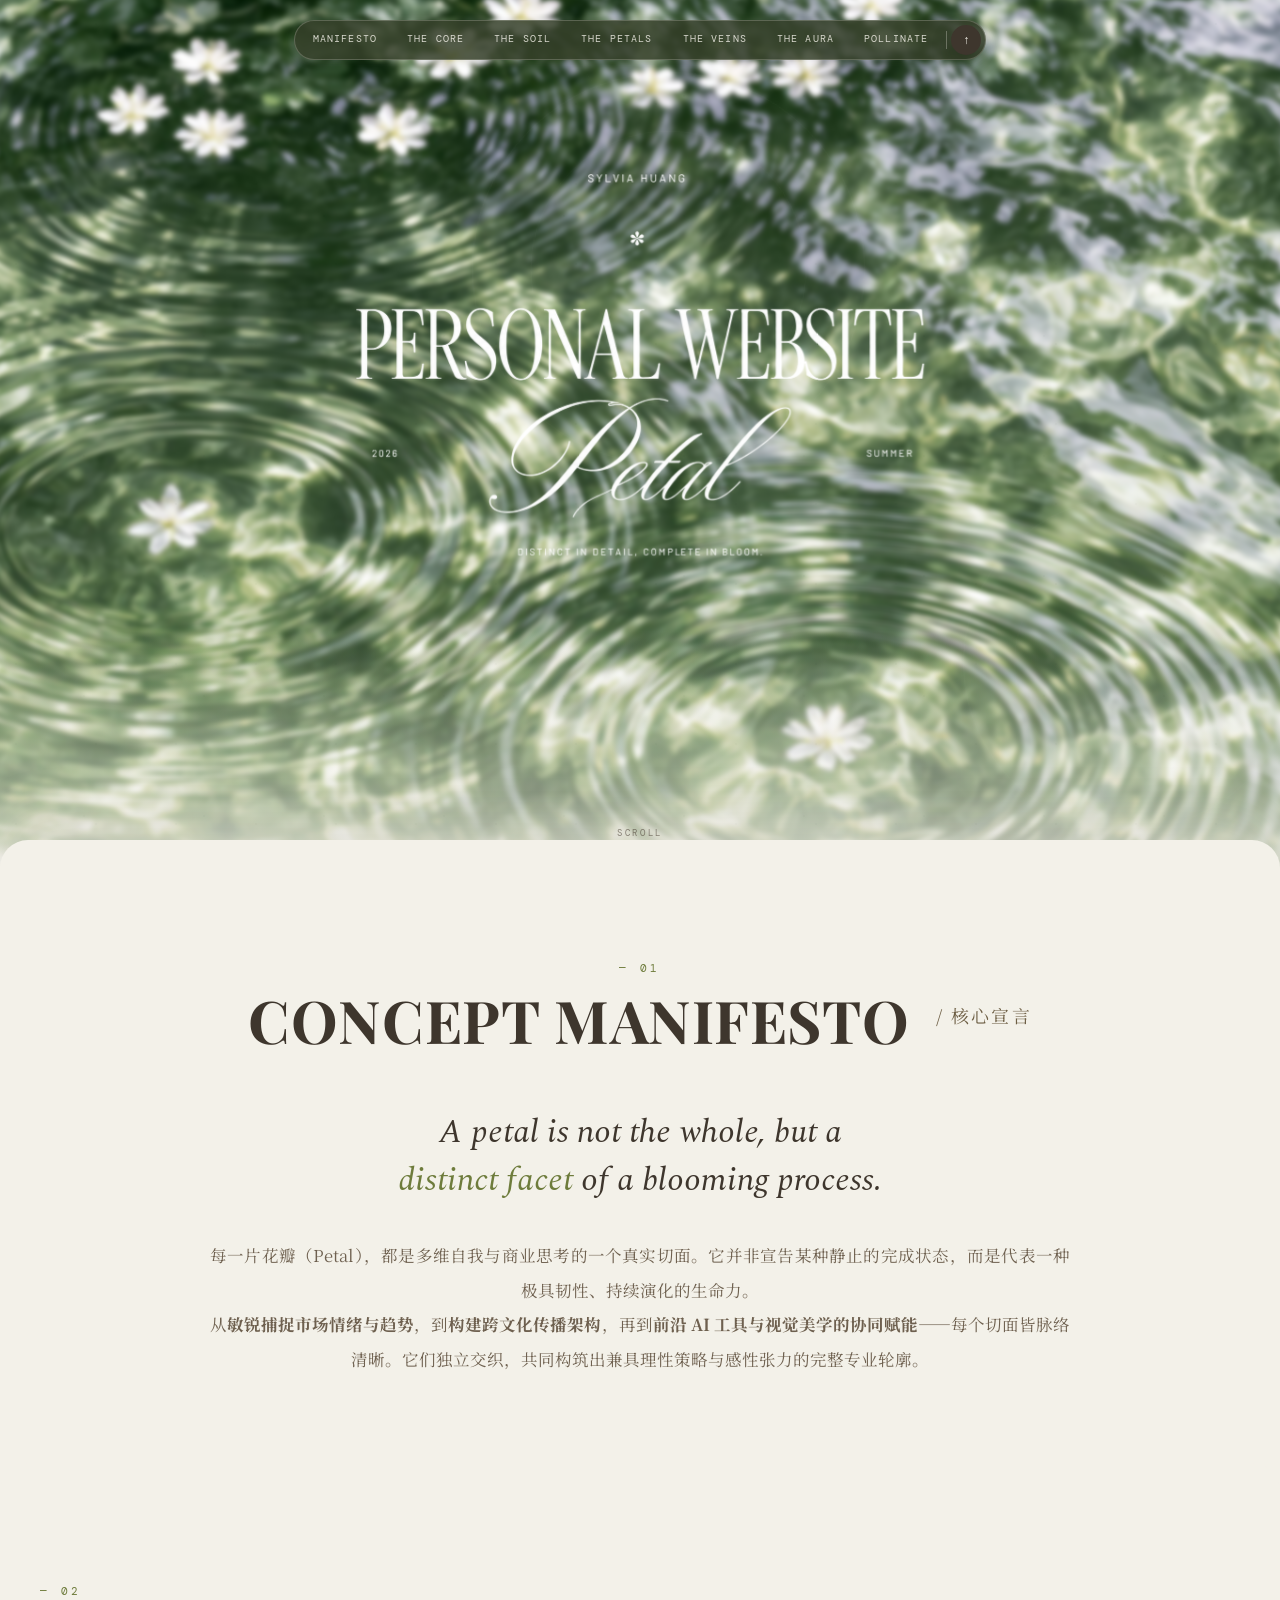
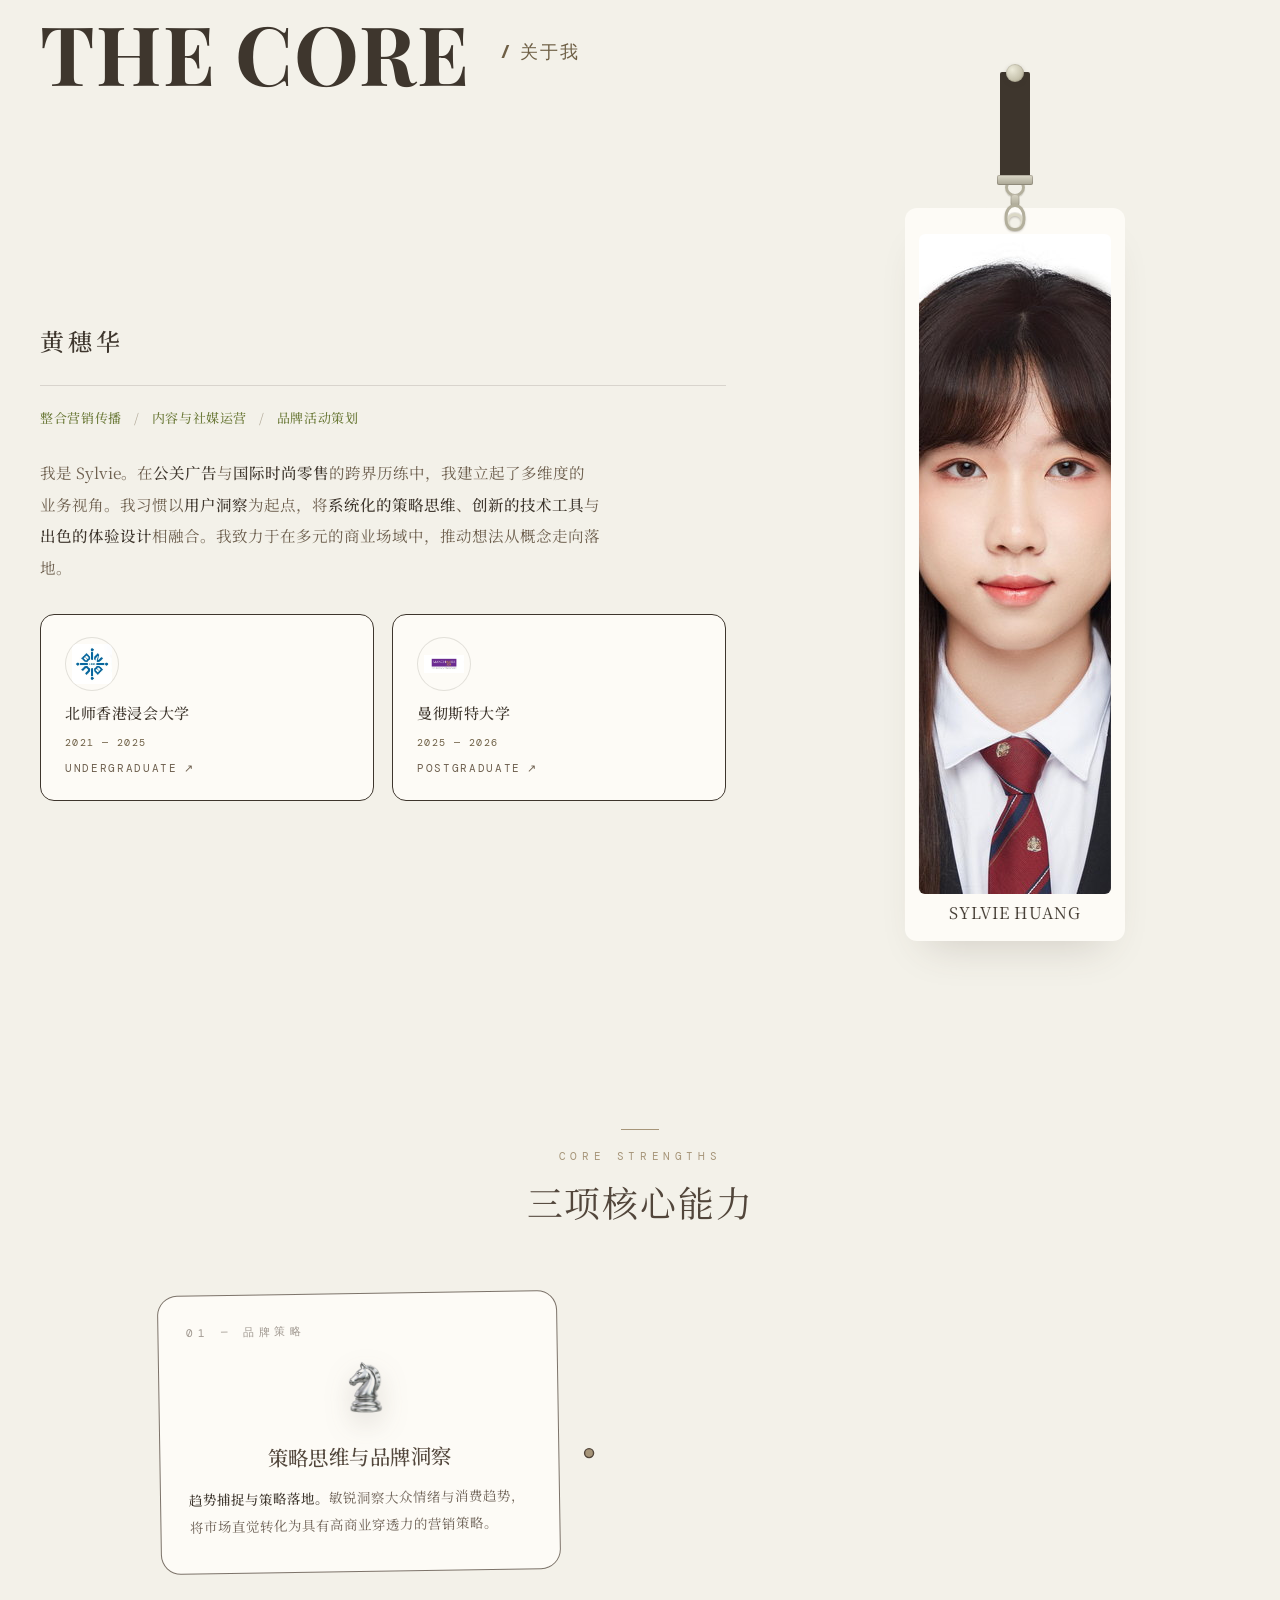
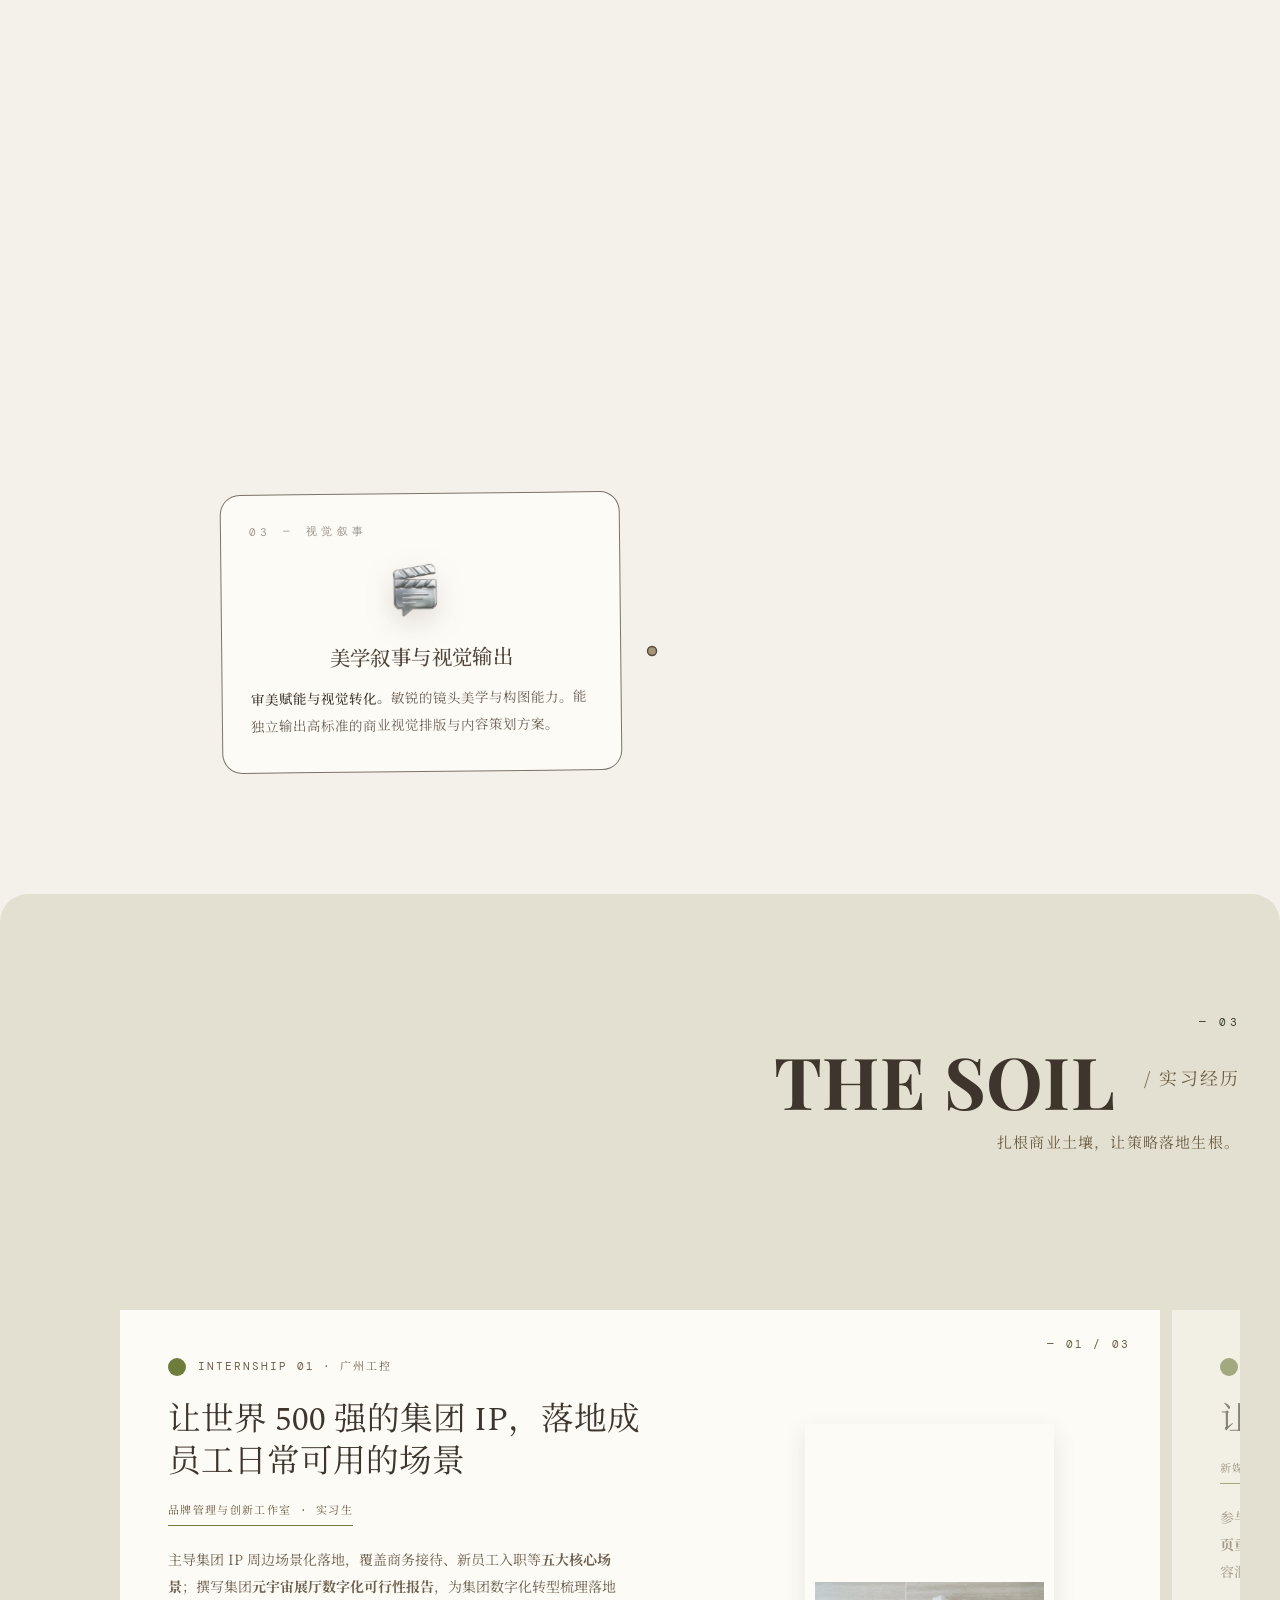
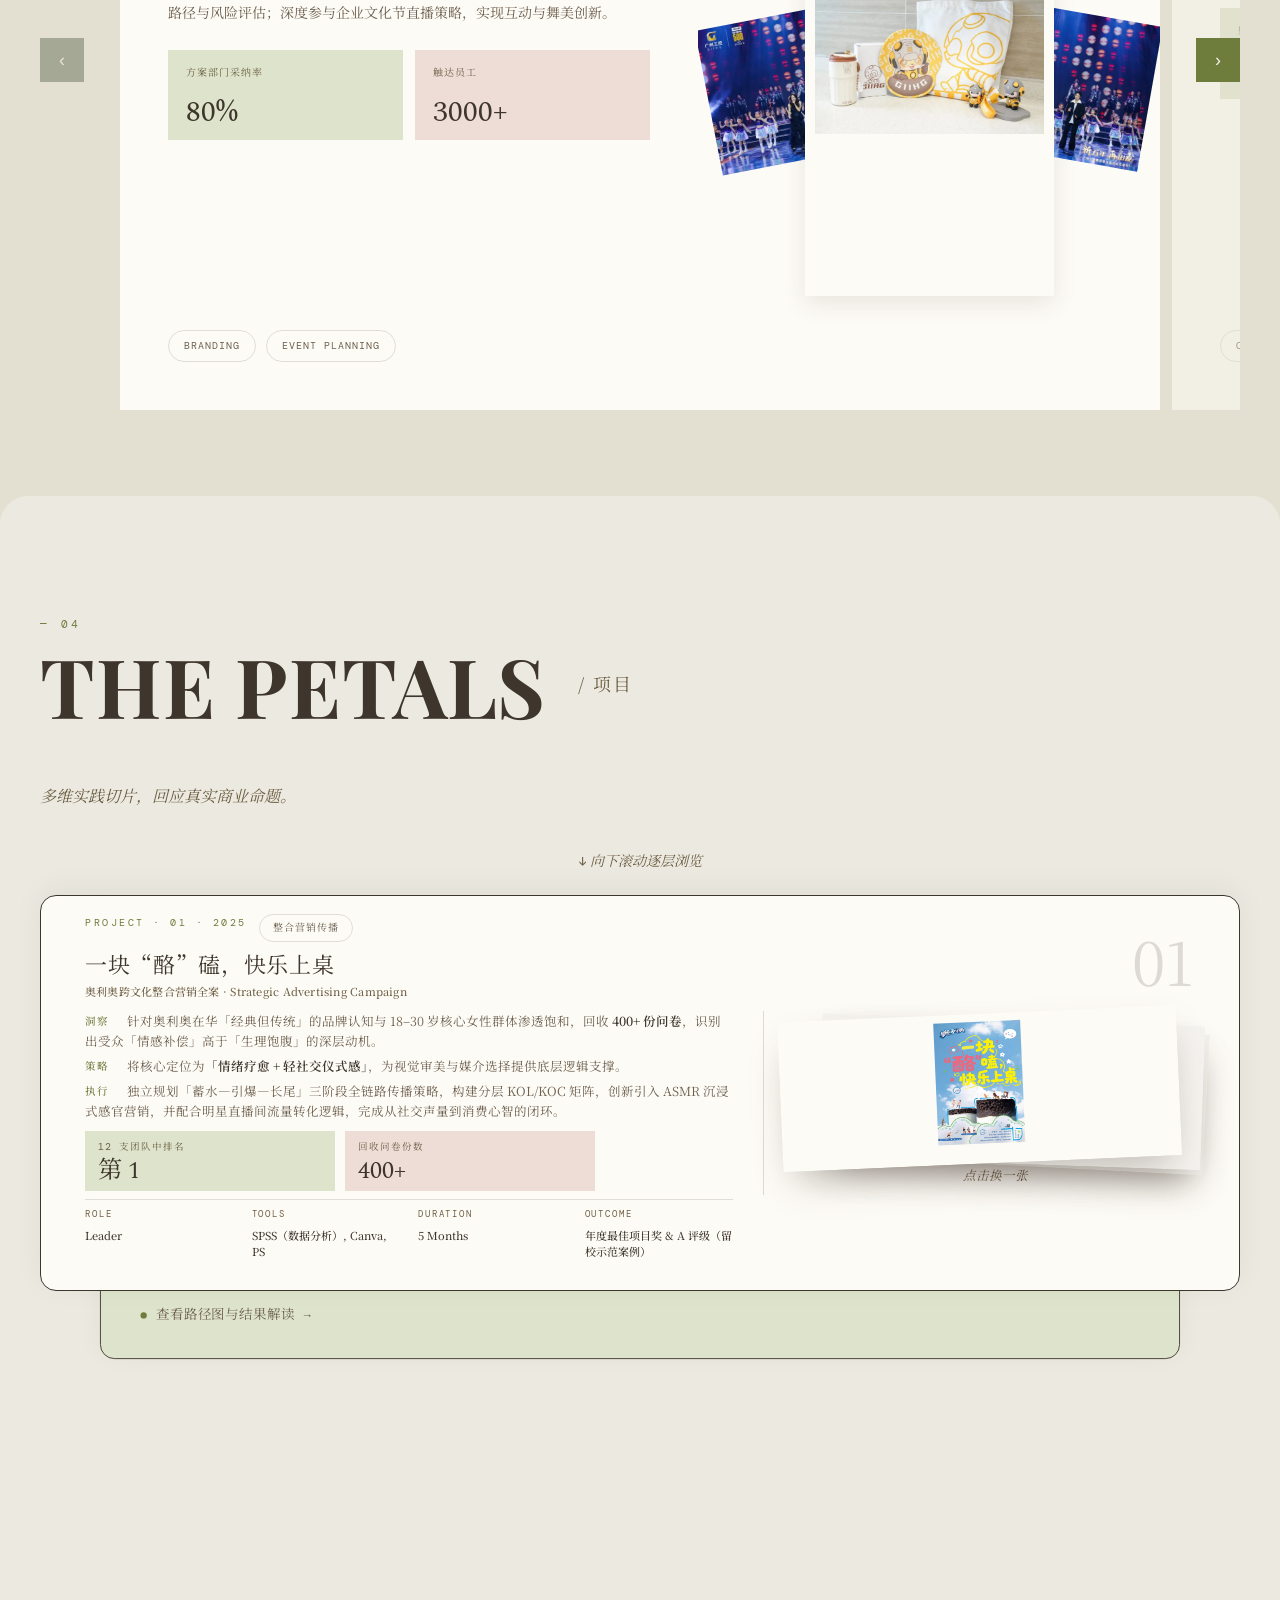
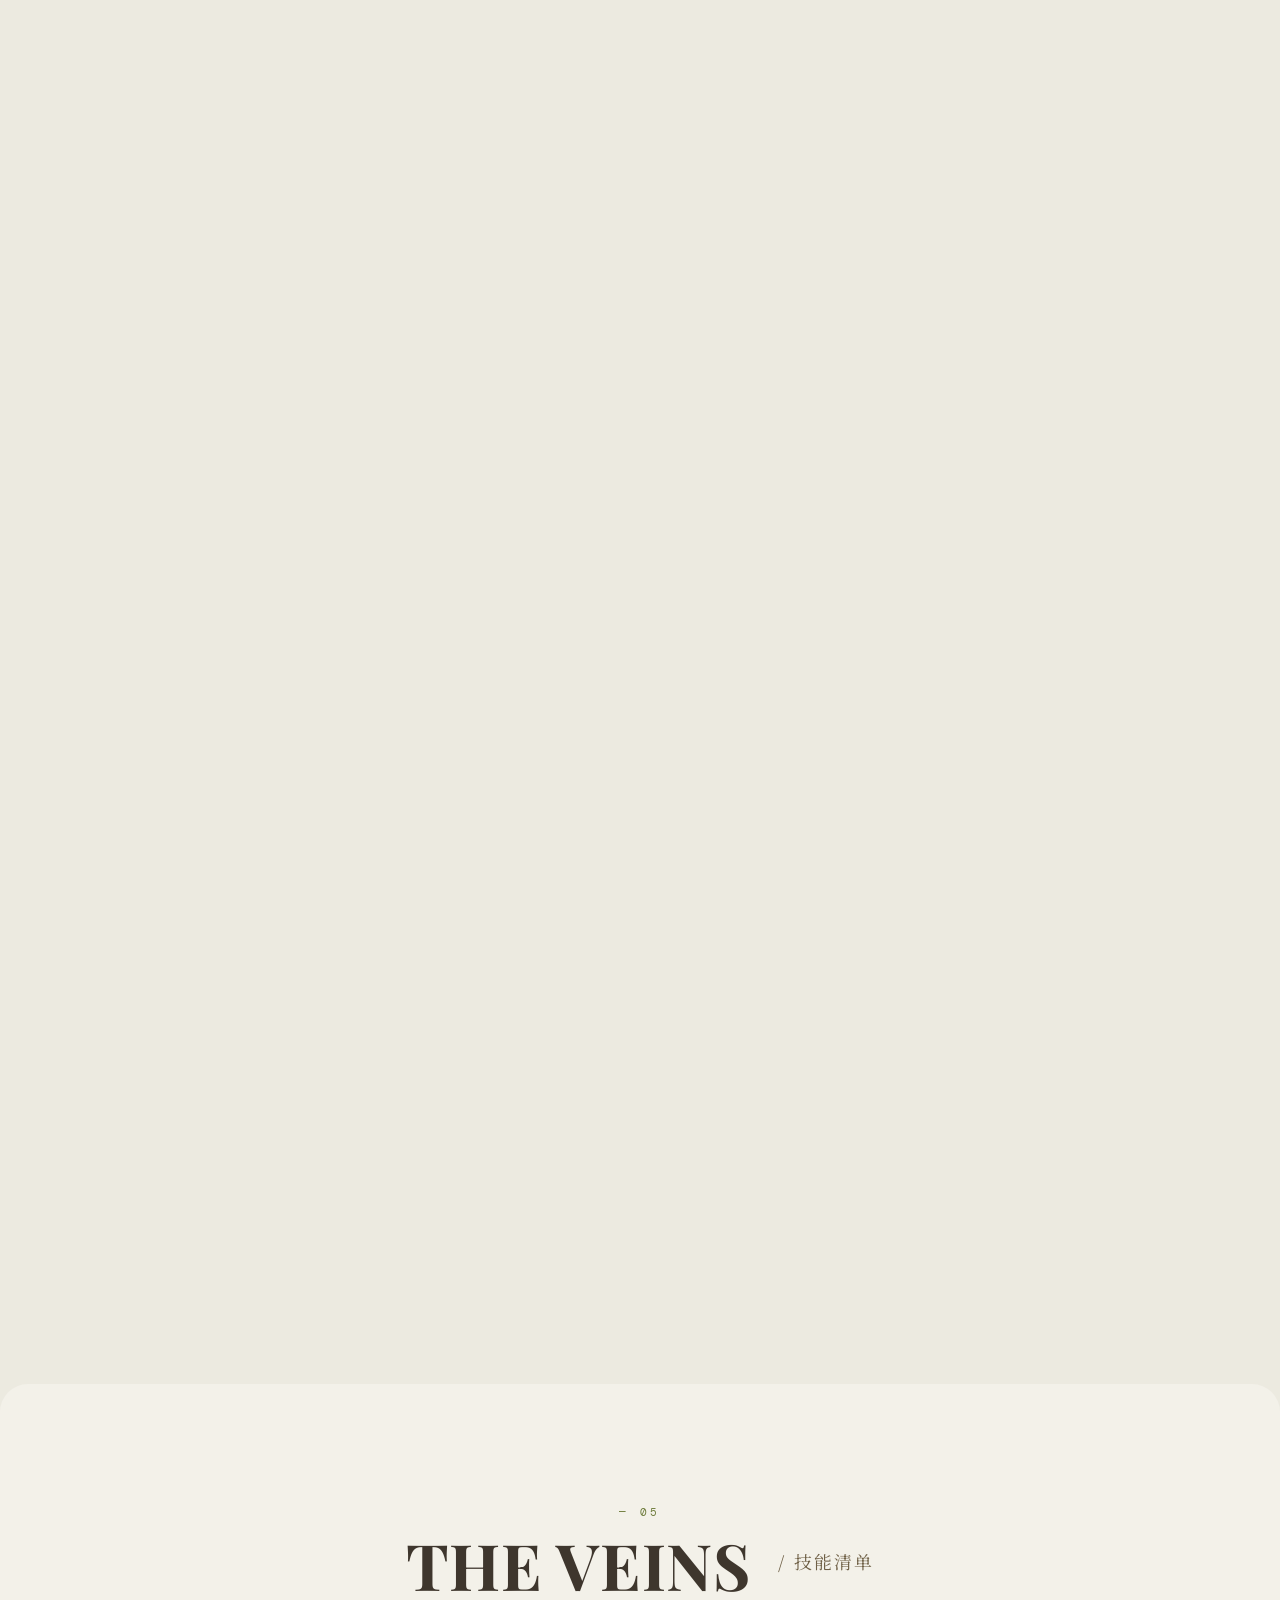
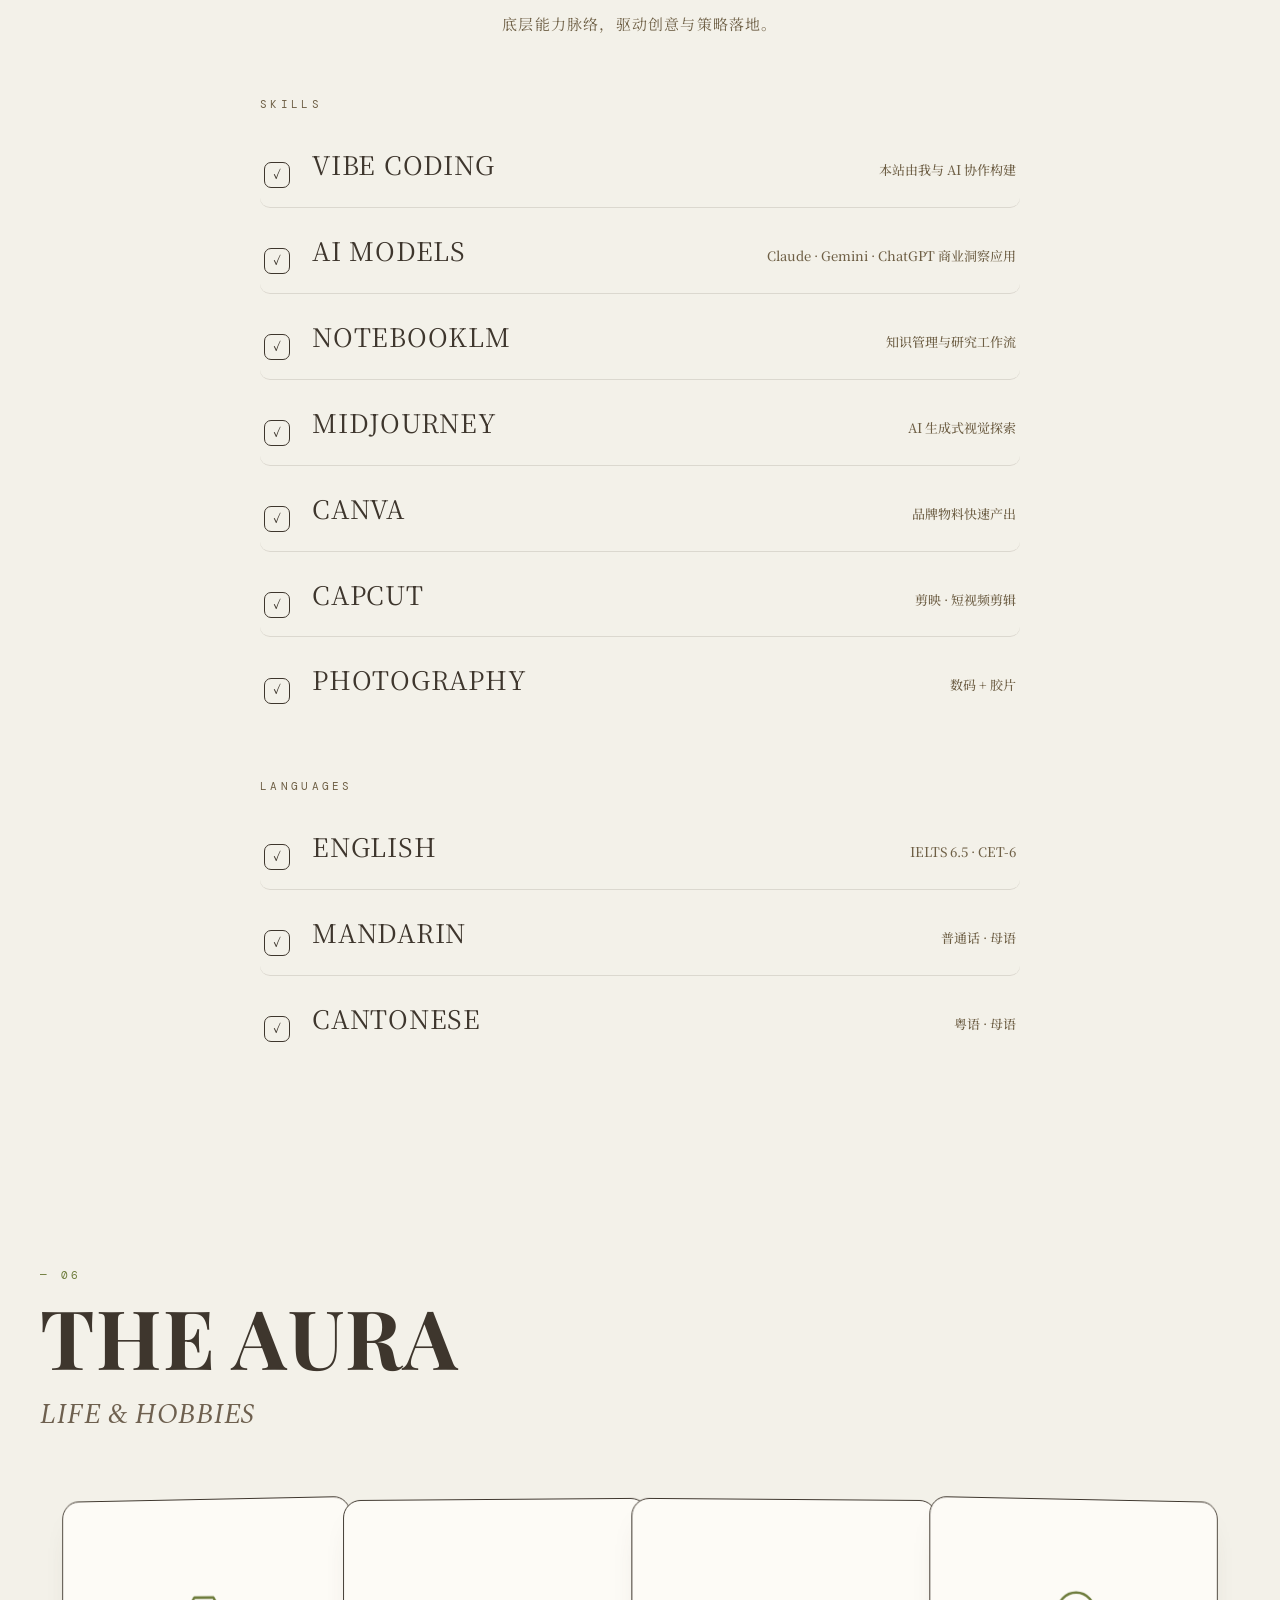
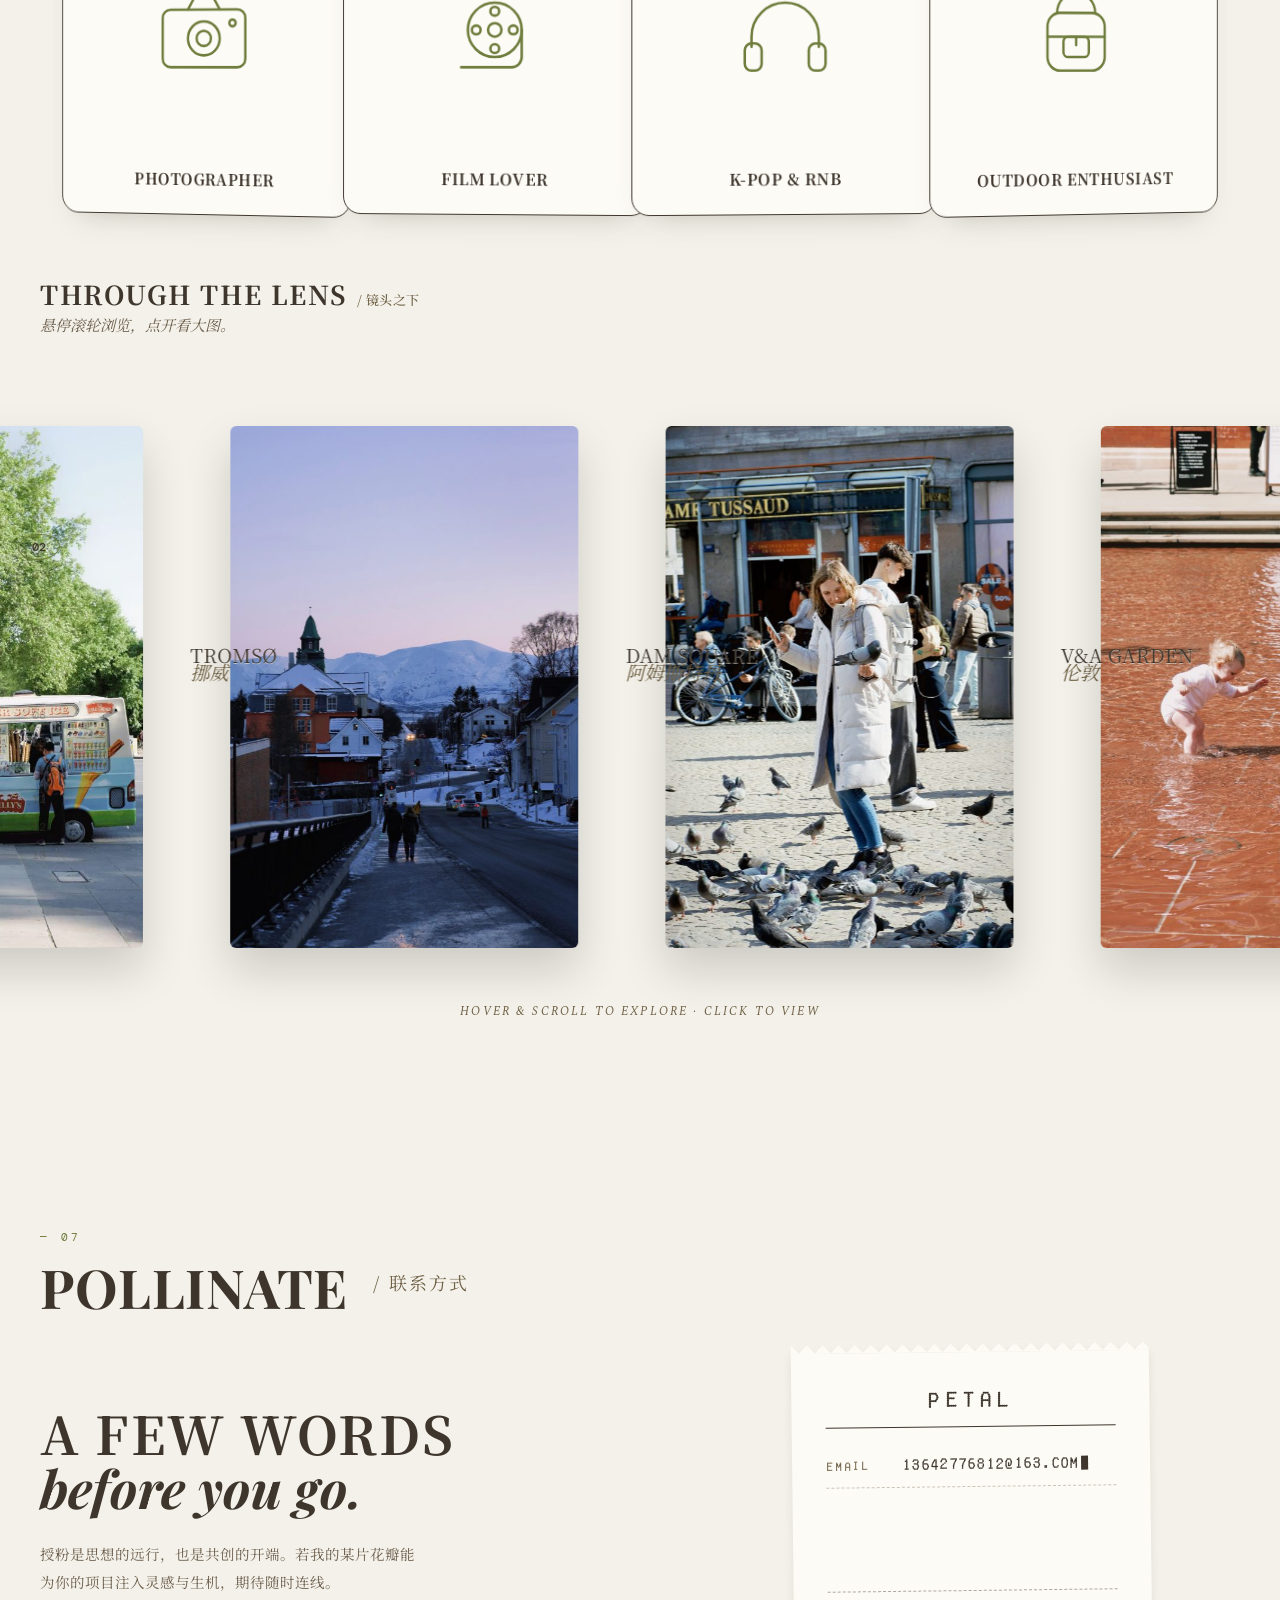
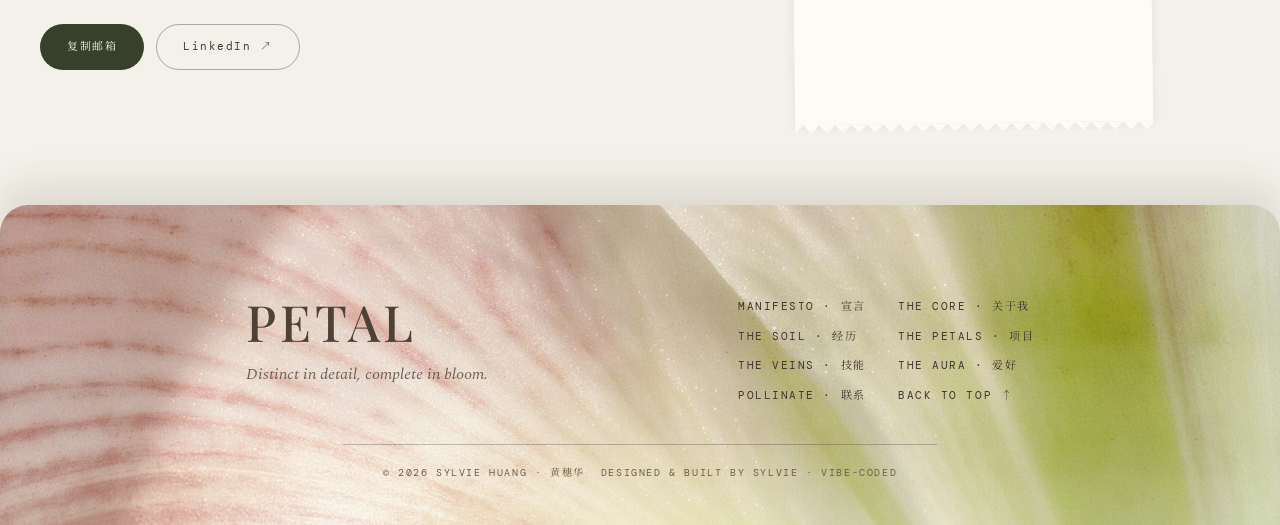
==== commit c7deba3a: "修复刷新后不停在封面页，并为图片补齐尺寸属性 打开网站时会跳到 THE CORE，根因是浏览器默认的 history.scrollRestoration='auto'：刷新或前进/后退会还原上次的滚动" ====
--- a/index.html
+++ b/index.html
@@ -3,6 +3,25 @@
 <head>
   <meta charset="UTF-8" />
   <meta name="viewport" content="width=device-width, initial-scale=1.0" />
+  <script>
+  /* 浏览器默认 history.scrollRestoration='auto':刷新或前进/后退时会把滚动位置还原到上次的地方,
+     于是「滚到某屏 → 刷新」就不再停在封面。必须在浏览器执行还原前设成 manual,所以这段放在 head 最前。
+     带 #hash 的深链接不干预,保证分享链接与导航锚点照常工作。 */
+  if ('scrollRestoration' in history) history.scrollRestoration = 'manual';
+  if (!location.hash) {
+    var __userScrolled = false;
+    var __mark = function(){ __userScrolled = true; };
+    ['wheel','touchmove','keydown','pointerdown'].forEach(function(e){
+      addEventListener(e, __mark, { passive: true, once: true });
+    });
+    /* 图片与字体陆续到位期间位置可能被顶动,分阶段归位;
+       但只要用户已经自己开始滚动就不再打断他。behavior:'instant' 绕开 html 的 scroll-behavior:smooth。 */
+    var __top = function(){ if (!__userScrolled) window.scrollTo({ top: 0, left: 0, behavior: 'instant' }); };
+    __top();
+    addEventListener('DOMContentLoaded', __top);
+    addEventListener('load', function(){ __top(); setTimeout(__top, 60); });
+  }
+  </script>
   <title>Petal — Sylvie Huang</title>
   <meta name="description" content="黄穗华 Sylvie Huang 的个人作品集 —— 整合营销传播、内容与社媒运营、品牌活动策划。北师香港浸会大学本科、曼彻斯特大学硕士，作品涵盖奥利奥跨文化整合营销全案、AI 购物代理研究与社媒内容孵化。" />
   <meta name="author" content="黄穗华 Sylvie Huang" />
@@ -775,7 +794,7 @@
     <div class="hero-bg-overlay"></div>
 
     <div class="hero-content">
-      <img class="hero-title-img" src="assets/images/hero-title-petal-v2.png" alt="Sylvie Huang — Personal Website · Petal — Distinct in detail, complete in bloom." />
+      <img class="hero-title-img" src="assets/images/hero-title-petal-v2.png" alt="Sylvie Huang — Personal Website · Petal — Distinct in detail, complete in bloom." width="1280" height="885" />
     </div>
 
     <a href="#starters" class="scroll-cue" aria-label="Scroll down">
@@ -819,13 +838,13 @@
 
         <div class="edu-row">
           <a class="edu-card" href="https://www.uic.edu.cn/" target="_blank" rel="noopener">
-            <span class="edu-crest"><img src="assets/images/crest-bnbu.jpg" alt="BNBU" /></span>
+            <span class="edu-crest"><img src="assets/images/crest-bnbu.jpg" alt="BNBU" width="270" height="270" /></span>
             <span class="edu-school">北师香港浸会大学</span>
             <span class="edu-date">2021 — 2025</span>
             <span class="edu-level"><span class="edu-level-txt">Undergraduate</span><span class="edu-arrow">↗</span></span>
           </a>
           <a class="edu-card" href="https://www.manchester.ac.uk/" target="_blank" rel="noopener">
-            <span class="edu-crest"><img src="assets/images/crest-uom.gif" alt="University of Manchester" /></span>
+            <span class="edu-crest"><img src="assets/images/crest-uom.gif" alt="University of Manchester" width="500" height="226" /></span>
             <span class="edu-school">曼彻斯特大学</span>
             <span class="edu-date">2025 — 2026</span>
             <span class="edu-level"><span class="edu-level-txt">Postgraduate</span><span class="edu-arrow">↗</span></span>
@@ -841,7 +860,7 @@
           <div class="lanyard-hook"></div>
           <div class="lanyard-card">
             <span class="lanyard-hole"></span>
-            <img class="lanyard-photo" src="assets/images/portrait-id.jpg" alt="Sylvie Huang" draggable="false" />
+            <img class="lanyard-photo" src="assets/images/portrait-id.jpg" alt="Sylvie Huang" draggable="false" width="470" height="660" />
             <div class="lanyard-meta">
               <span class="lanyard-name">Sylvie Huang</span>
             </div>
@@ -860,19 +879,19 @@
         <svg class="thread" id="threadsvg" preserveAspectRatio="none"></svg>
         <div class="row r1"><div class="card">
           <div class="lb">01 — 品牌策略</div>
-          <div class="icon"><img src="assets/images/icon-chess.png" alt="" loading="lazy" /></div>
+          <div class="icon"><img src="assets/images/icon-chess.png" alt="" loading="lazy" width="321" height="340" /></div>
           <h3>策略思维与品牌洞察</h3>
           <p><strong>趋势捕捉与策略落地。</strong>敏锐洞察大众情绪与消费趋势，将市场直觉转化为具有高商业穿透力的营销策略。</p>
         </div></div>
         <div class="row r2"><div class="card">
           <div class="lb">02 — AI 数字化</div>
-          <div class="icon"><img src="assets/images/icon-ai.png" alt="" loading="lazy" /></div>
+          <div class="icon"><img src="assets/images/icon-ai.png" alt="" loading="lazy" width="321" height="340" /></div>
           <h3>AI 数字工作流</h3>
           <p><strong>AI 驱动与全栈搭建。</strong>获曼大「AI for Marketing」认证。深度运用大模型赋能营销洞察，并通过 Vibe Coding 独立完成本网站设计、架构与部署。</p>
         </div></div>
         <div class="row r3"><div class="card">
           <div class="lb">03 — 视觉叙事</div>
-          <div class="icon"><img src="assets/images/icon-clap.png" alt="" loading="lazy" /></div>
+          <div class="icon"><img src="assets/images/icon-clap.png" alt="" loading="lazy" width="321" height="340" /></div>
           <h3>美学叙事与视觉输出</h3>
           <p><strong>审美赋能与视觉转化。</strong>敏锐的镜头美学与构图能力。能独立输出高标准的商业视觉排版与内容策划方案。</p>
         </div></div>
@@ -913,9 +932,9 @@
             <div class="main-slide-visual">
               <span class="main-index">— 01 / 03</span>
               <div class="soil-fan">
-                <img class="side-l" src="assets/images/case-gongkong2.webp" alt="GIIHG IP 周边" loading="lazy" />
-                <img class="side-r" src="assets/images/case-gongkong2.webp" alt="" aria-hidden="true" loading="lazy" />
-                <img class="center" src="assets/images/case-gongkong.jpg" alt="广州工控企业文化节" loading="lazy" />
+                <img class="side-l" src="assets/images/case-gongkong2.webp" alt="GIIHG IP 周边" loading="lazy" width="1080" height="723" />
+                <img class="side-r" src="assets/images/case-gongkong2.webp" alt="" aria-hidden="true" loading="lazy" width="1080" height="723" />
+                <img class="center" src="assets/images/case-gongkong.jpg" alt="广州工控企业文化节" loading="lazy" width="1280" height="853" />
               </div>
             </div>
           </div>
@@ -934,9 +953,9 @@
             <div class="main-slide-visual">
               <span class="main-index">— 02 / 03</span>
               <div class="soil-fan">
-                <img class="side-l" src="assets/images/case-nfdaily2.webp" alt="南方+ 报道" loading="lazy" />
-                <img class="side-r" src="assets/images/case-nfdaily2.webp" alt="" aria-hidden="true" loading="lazy" />
-                <img class="center" src="assets/images/case-nfdaily.jpg" alt="南方日报设计师专访" loading="lazy" />
+                <img class="side-l" src="assets/images/case-nfdaily2.webp" alt="南方+ 报道" loading="lazy" width="1080" height="720" />
+                <img class="side-r" src="assets/images/case-nfdaily2.webp" alt="" aria-hidden="true" loading="lazy" width="1080" height="720" />
+                <img class="center" src="assets/images/case-nfdaily.jpg" alt="南方日报设计师专访" loading="lazy" width="1200" height="899" />
               </div>
             </div>
           </div>
@@ -955,9 +974,9 @@
             <div class="main-slide-visual">
               <span class="main-index">— 03 / 03</span>
               <div class="soil-fan">
-                <img class="side-l" src="assets/images/case-gztv2.webp" alt="颁奖仪式" loading="lazy" />
-                <img class="side-r" src="assets/images/case-gztv2.webp" alt="" aria-hidden="true" loading="lazy" />
-                <img class="center" src="assets/images/case-gztv.jpg" alt="羊城印象微电影大赛" loading="lazy" />
+                <img class="side-l" src="assets/images/case-gztv2.webp" alt="颁奖仪式" loading="lazy" width="2048" height="1365" />
+                <img class="side-r" src="assets/images/case-gztv2.webp" alt="" aria-hidden="true" loading="lazy" width="2048" height="1365" />
+                <img class="center" src="assets/images/case-gztv.jpg" alt="羊城印象微电影大赛" loading="lazy" width="1200" height="802" />
               </div>
             </div>
           </div>
@@ -1002,9 +1021,9 @@
           </div>
           <div class="project-meta-list">
             <div class="pcard-photos photo-stack">
-              <span class="stack-photo front"><img src="assets/images/case-oreo.jpg" alt="奥利奥 campaign 主视觉" loading="lazy" /></span>
-              <span class="stack-photo mid"><img src="assets/images/case-oreo2.png" alt="诞的小卖部 × 奥利奥" loading="lazy" /></span>
-              <span class="stack-photo back"><img src="assets/images/case-grad-cert2.jpg" alt="Best Final Year Project 证书" loading="lazy" /></span>
+              <span class="stack-photo front"><img src="assets/images/case-oreo.jpg" alt="奥利奥 campaign 主视觉" loading="lazy" width="637" height="900" /></span>
+              <span class="stack-photo mid"><img src="assets/images/case-oreo2.png" alt="诞的小卖部 × 奥利奥" loading="lazy" width="900" height="573" /></span>
+              <span class="stack-photo back"><img src="assets/images/case-grad-cert2.jpg" alt="Best Final Year Project 证书" loading="lazy" width="509" height="900" /></span>
               <span class="stack-hint">点击换一张</span>
             </div>
           </div>
@@ -1030,9 +1049,9 @@
                 <span class="case-arrow">→</span>
               </button>
               <div class="case-fan" aria-hidden="false">
-                <img src="assets/images/social-1.jpg" alt="社媒案例 1" data-lb="0" loading="lazy" />
-                <img src="assets/images/social-2.jpg" alt="社媒案例 2" data-lb="1" loading="lazy" />
-                <img src="assets/images/social-3.jpg" alt="社媒案例 3" data-lb="2" loading="lazy" />
+                <img src="assets/images/social-1.jpg" alt="社媒案例 1" data-lb="0" loading="lazy" width="895" height="1100" />
+                <img src="assets/images/social-2.jpg" alt="社媒案例 2" data-lb="1" loading="lazy" width="1100" height="702" />
+                <img src="assets/images/social-3.jpg" alt="社媒案例 3" data-lb="2" loading="lazy" width="733" height="1100" />
               </div>
             </div>
           </div>
@@ -1197,7 +1216,7 @@
           <div class="hobby-iconwrap"><svg viewBox="0 0 64 64" role="img" aria-label="相机"><rect x="6" y="18" width="52" height="34" rx="5"></rect><path d="M22 18l4-7h12l4 7"></path><circle cx="32" cy="35" r="10"></circle><circle cx="32" cy="35" r="4.5"></circle><circle cx="50" cy="26" r="2"></circle></svg></div>
           <h4 class="hobby-title">Photographer</h4>
         </div>
-        <img class="hobby-photo" src="assets/images/hobby-photographer.jpg" alt="Sylvie 摄影中" loading="lazy" />
+        <img class="hobby-photo" src="assets/images/hobby-photographer.jpg" alt="Sylvie 摄影中" loading="lazy" width="750" height="1000" />
         <div class="hobby-scrim"></div>
       </article>
       <article class="hobby-card" tabindex="0">
@@ -1205,7 +1224,7 @@
           <div class="hobby-iconwrap"><svg viewBox="0 0 64 64" role="img" aria-label="胶片"><circle cx="32" cy="30" r="16"></circle><circle cx="32" cy="30" r="4"></circle><circle cx="32" cy="19" r="2.6"></circle><circle cx="32" cy="41" r="2.6"></circle><circle cx="21" cy="30" r="2.6"></circle><circle cx="43" cy="30" r="2.6"></circle><path d="M48 30v16a6 6 0 0 1-6 6H12"></path></svg></div>
           <h4 class="hobby-title">Film Lover</h4>
         </div>
-        <img class="hobby-photo" src="assets/images/hobby-filmlover.jpg" alt="Sylvie 与胶片机" loading="lazy" />
+        <img class="hobby-photo" src="assets/images/hobby-filmlover.jpg" alt="Sylvie 与胶片机" loading="lazy" width="1000" height="750" />
         <div class="hobby-scrim"></div>
       </article>
       <article class="hobby-card" tabindex="0">
@@ -1213,7 +1232,7 @@
           <div class="hobby-iconwrap"><svg viewBox="0 0 64 64" role="img" aria-label="耳机"><path d="M12 40v-6a20 20 0 0 1 40 0v6"></path><rect x="8" y="38" width="10" height="16" rx="4"></rect><rect x="46" y="38" width="10" height="16" rx="4"></rect></svg></div>
           <h4 class="hobby-title">K-pop &amp; RnB</h4>
         </div>
-        <img class="hobby-photo" src="assets/images/hobby-kpop.jpg" alt="Sylvie 演唱会" loading="lazy" />
+        <img class="hobby-photo" src="assets/images/hobby-kpop.jpg" alt="Sylvie 演唱会" loading="lazy" width="750" height="1000" />
         <div class="hobby-scrim"></div>
       </article>
       <article class="hobby-card" tabindex="0">
@@ -1221,7 +1240,7 @@
           <div class="hobby-iconwrap"><svg viewBox="0 0 64 64" role="img" aria-label="背包"><path d="M20 20a12 12 0 0 1 24 0"></path><rect x="14" y="20" width="36" height="34" rx="8"></rect><path d="M14 34h36"></path><rect x="24" y="34" width="16" height="12" rx="3"></rect><path d="M32 34v5"></path></svg></div>
           <h4 class="hobby-title">Outdoor Enthusiast</h4>
         </div>
-        <img class="hobby-photo" src="assets/images/hobby-outdoor.jpg" alt="Sylvie 户外徒步" loading="lazy" />
+        <img class="hobby-photo" src="assets/images/hobby-outdoor.jpg" alt="Sylvie 户外徒步" loading="lazy" width="750" height="1000" />
         <div class="hobby-scrim"></div>
       </article>
     </div>
@@ -1304,16 +1323,16 @@
     <div class="lb-stage">
       <button class="lb-arrow" id="lbPrev" aria-label="Previous">‹</button>
       <div class="lb-frame" id="lbFrame">
-        <img src="assets/images/social-1.jpg" alt="社媒案例 1" class="active" />
-        <img src="assets/images/social-2.jpg" alt="社媒案例 2" />
-        <img src="assets/images/social-3.jpg" alt="社媒案例 3" />
+        <img src="assets/images/social-1.jpg" alt="社媒案例 1" class="active" width="895" height="1100" />
+        <img src="assets/images/social-2.jpg" alt="社媒案例 2" width="1100" height="702" />
+        <img src="assets/images/social-3.jpg" alt="社媒案例 3" width="733" height="1100" />
       </div>
       <button class="lb-arrow" id="lbNext" aria-label="Next">›</button>
     </div>
     <div class="lb-thumbs" id="lbThumbs">
-      <div class="lb-thumb active" data-i="0"><img src="assets/images/social-1.jpg" alt="" /></div>
-      <div class="lb-thumb" data-i="1"><img src="assets/images/social-2.jpg" alt="" /></div>
-      <div class="lb-thumb" data-i="2"><img src="assets/images/social-3.jpg" alt="" /></div>
+      <div class="lb-thumb active" data-i="0"><img src="assets/images/social-1.jpg" alt="" width="895" height="1100" /></div>
+      <div class="lb-thumb" data-i="1"><img src="assets/images/social-2.jpg" alt="" width="1100" height="702" /></div>
+      <div class="lb-thumb" data-i="2"><img src="assets/images/social-3.jpg" alt="" width="733" height="1100" /></div>
     </div>
   </div>
 
@@ -1607,19 +1626,19 @@
 
     (function(){
     const WORKS=[
-      {title:"Tromsø", sub:"挪威", src:"assets/photos/p01w.jpg", specs:["Tromsø · Norway"]},
-      {title:"Dam Square", sub:"阿姆斯特丹", src:"assets/photos/p02w.jpg", specs:["Amsterdam · NL"]},
-      {title:"V&A Garden", sub:"伦敦", src:"assets/photos/p03w.jpg", specs:["London · UK"]},
-      {title:"Dolomiti", sub:"意大利", src:"assets/photos/p04w.jpg", specs:["Dolomites · Italy"]},
-      {title:"Cortile", sub:"意大利", src:"assets/photos/p05w.jpg", specs:["Italy"]},
-      {title:"樱花", sub:"阿姆斯特丹", src:"assets/photos/p06w.jpg", specs:["Amsterdam · NL"]},
-      {title:"日落", sub:"北海", src:"assets/photos/p07w.jpg", specs:["North Sea"]},
-      {title:"Green Park", sub:"伦敦", src:"assets/photos/p08w.jpg", specs:["London · UK"]},
-      {title:"雪原伙伴", sub:"挪威", src:"assets/photos/p09w.jpg", specs:["Norway"]},
-      {title:"Via Milano", sub:"米兰", src:"assets/photos/p10w.jpg", specs:["Milano · Italy"]},
-      {title:"Galleria", sub:"米兰", src:"assets/photos/p11w.jpg", specs:["Milano · Italy"]},
-      {title:"Galleria V. E. II", sub:"米兰", src:"assets/photos/p12w.jpg", specs:["Milano · Italy"]},
-      {title:"Kelly's", sub:"伦敦", src:"assets/photos/p13w.jpg", specs:["London · UK"]}
+      {title:"Tromsø", sub:"挪威", src:"assets/photos/p01w.jpg", specs:["Tromsø · Norway"], w:600, h:900},
+      {title:"Dam Square", sub:"阿姆斯特丹", src:"assets/photos/p02w.jpg", specs:["Amsterdam · NL"], w:600, h:900},
+      {title:"V&A Garden", sub:"伦敦", src:"assets/photos/p03w.jpg", specs:["London · UK"], w:600, h:900},
+      {title:"Dolomiti", sub:"意大利", src:"assets/photos/p04w.jpg", specs:["Dolomites · Italy"], w:900, h:600},
+      {title:"Cortile", sub:"意大利", src:"assets/photos/p05w.jpg", specs:["Italy"], w:600, h:900},
+      {title:"樱花", sub:"阿姆斯特丹", src:"assets/photos/p06w.jpg", specs:["Amsterdam · NL"], w:600, h:900},
+      {title:"日落", sub:"北海", src:"assets/photos/p07w.jpg", specs:["North Sea"], w:900, h:600},
+      {title:"Green Park", sub:"伦敦", src:"assets/photos/p08w.jpg", specs:["London · UK"], w:600, h:900},
+      {title:"雪原伙伴", sub:"挪威", src:"assets/photos/p09w.jpg", specs:["Norway"], w:900, h:600},
+      {title:"Via Milano", sub:"米兰", src:"assets/photos/p10w.jpg", specs:["Milano · Italy"], w:600, h:900},
+      {title:"Galleria", sub:"米兰", src:"assets/photos/p11w.jpg", specs:["Milano · Italy"], w:600, h:900},
+      {title:"Galleria V. E. II", sub:"米兰", src:"assets/photos/p12w.jpg", specs:["Milano · Italy"], w:600, h:900},
+      {title:"Kelly's", sub:"伦敦", src:"assets/photos/p13w.jpg", specs:["London · UK"], w:600, h:900}
     ];
 
     const stage=document.getElementById('stage');
@@ -1640,7 +1659,7 @@
         const el=document.createElement('div');
         el.className='card';
         el.innerHTML=`<div class="cap"><div class="t">${w.title}</div><div class="s">${w.sub}</div></div>
-          <div class="ph"><img src="${w.src}" alt="${w.title}"></div>`;
+          <div class="ph"><img src="${w.src}" alt="${w.title}" width="${w.w}" height="${w.h}"></div>`;
         el.addEventListener('click',()=>openDetail(i));
         stage.appendChild(el);
         cards.push({el,i});
@@ -1757,14 +1776,15 @@
     const strip=document.getElementById('strip');
     function openDetail(i){
       const w=WORKS[i];open=true;
-      document.getElementById('detailImg').src=w.src;
+      const di=document.getElementById('detailImg');
+      di.width=w.w; di.height=w.h; di.src=w.src;
       document.getElementById('info').innerHTML=
         `<div class="t">${w.title}</div><div class="s">${w.sub}</div>
          <div class="specs">${w.specs.join('<br>')}</div>`;
       strip.innerHTML='';
       WORKS.forEach((ww,j)=>{
         const b=document.createElement('button');
-        b.innerHTML=`<img src="${ww.src}" alt="">`;
+        b.innerHTML=`<img src="${ww.src}" alt="" width="${ww.w}" height="${ww.h}">`;
         if(j===i)b.classList.add('on');
         b.addEventListener('click',()=>openDetail(j));
         strip.appendChild(b);
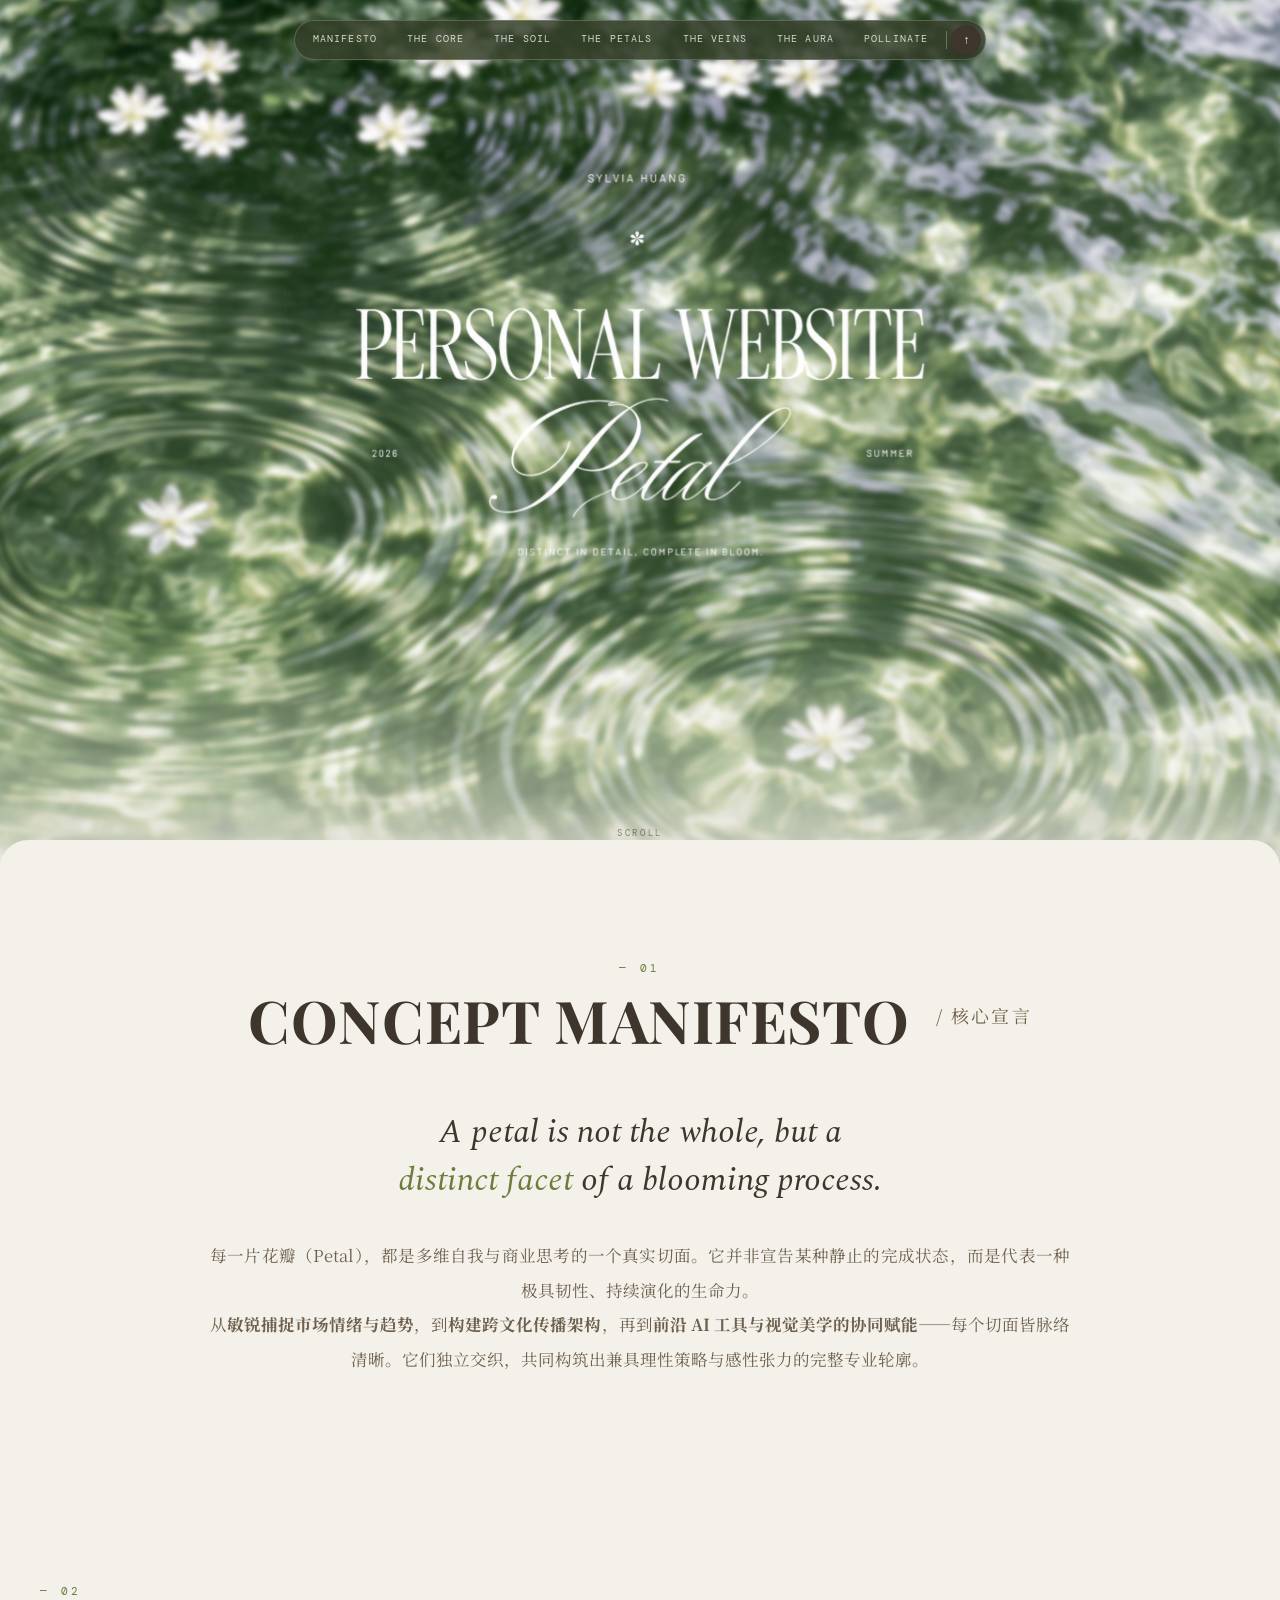
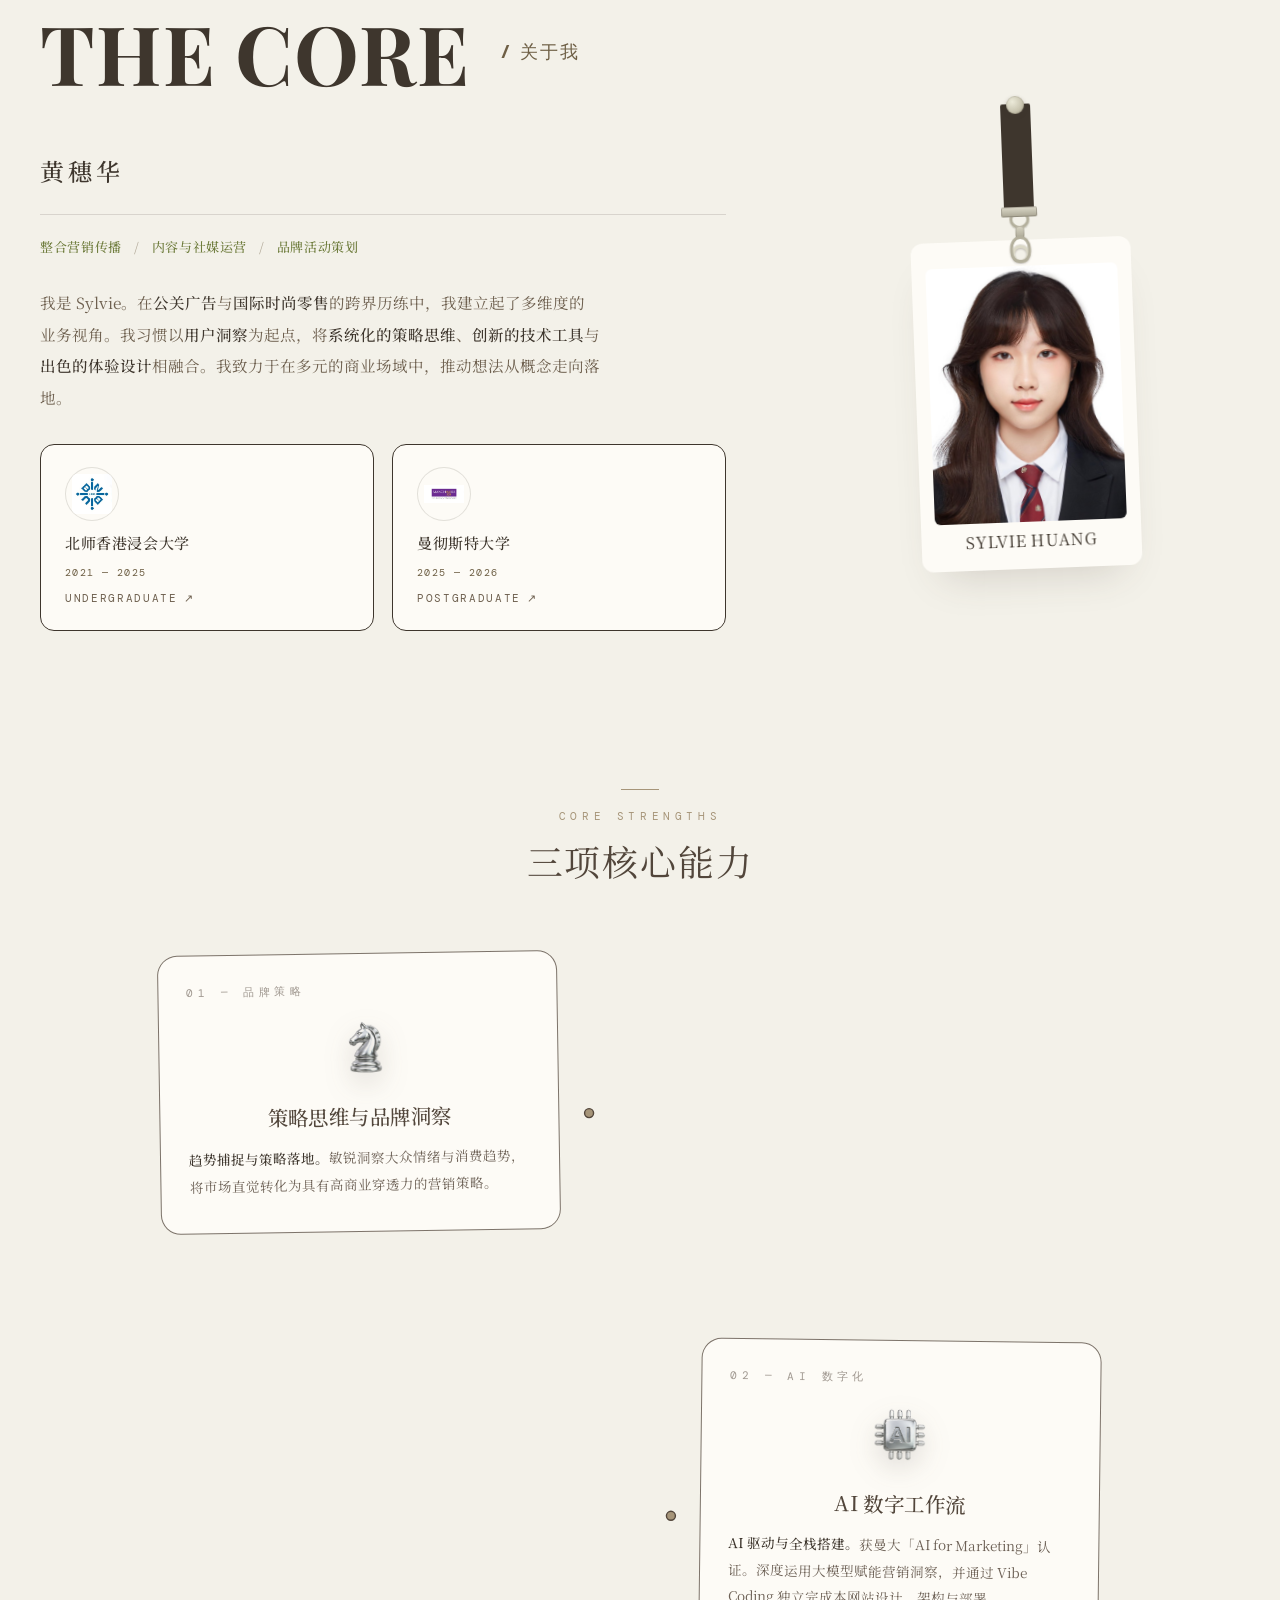
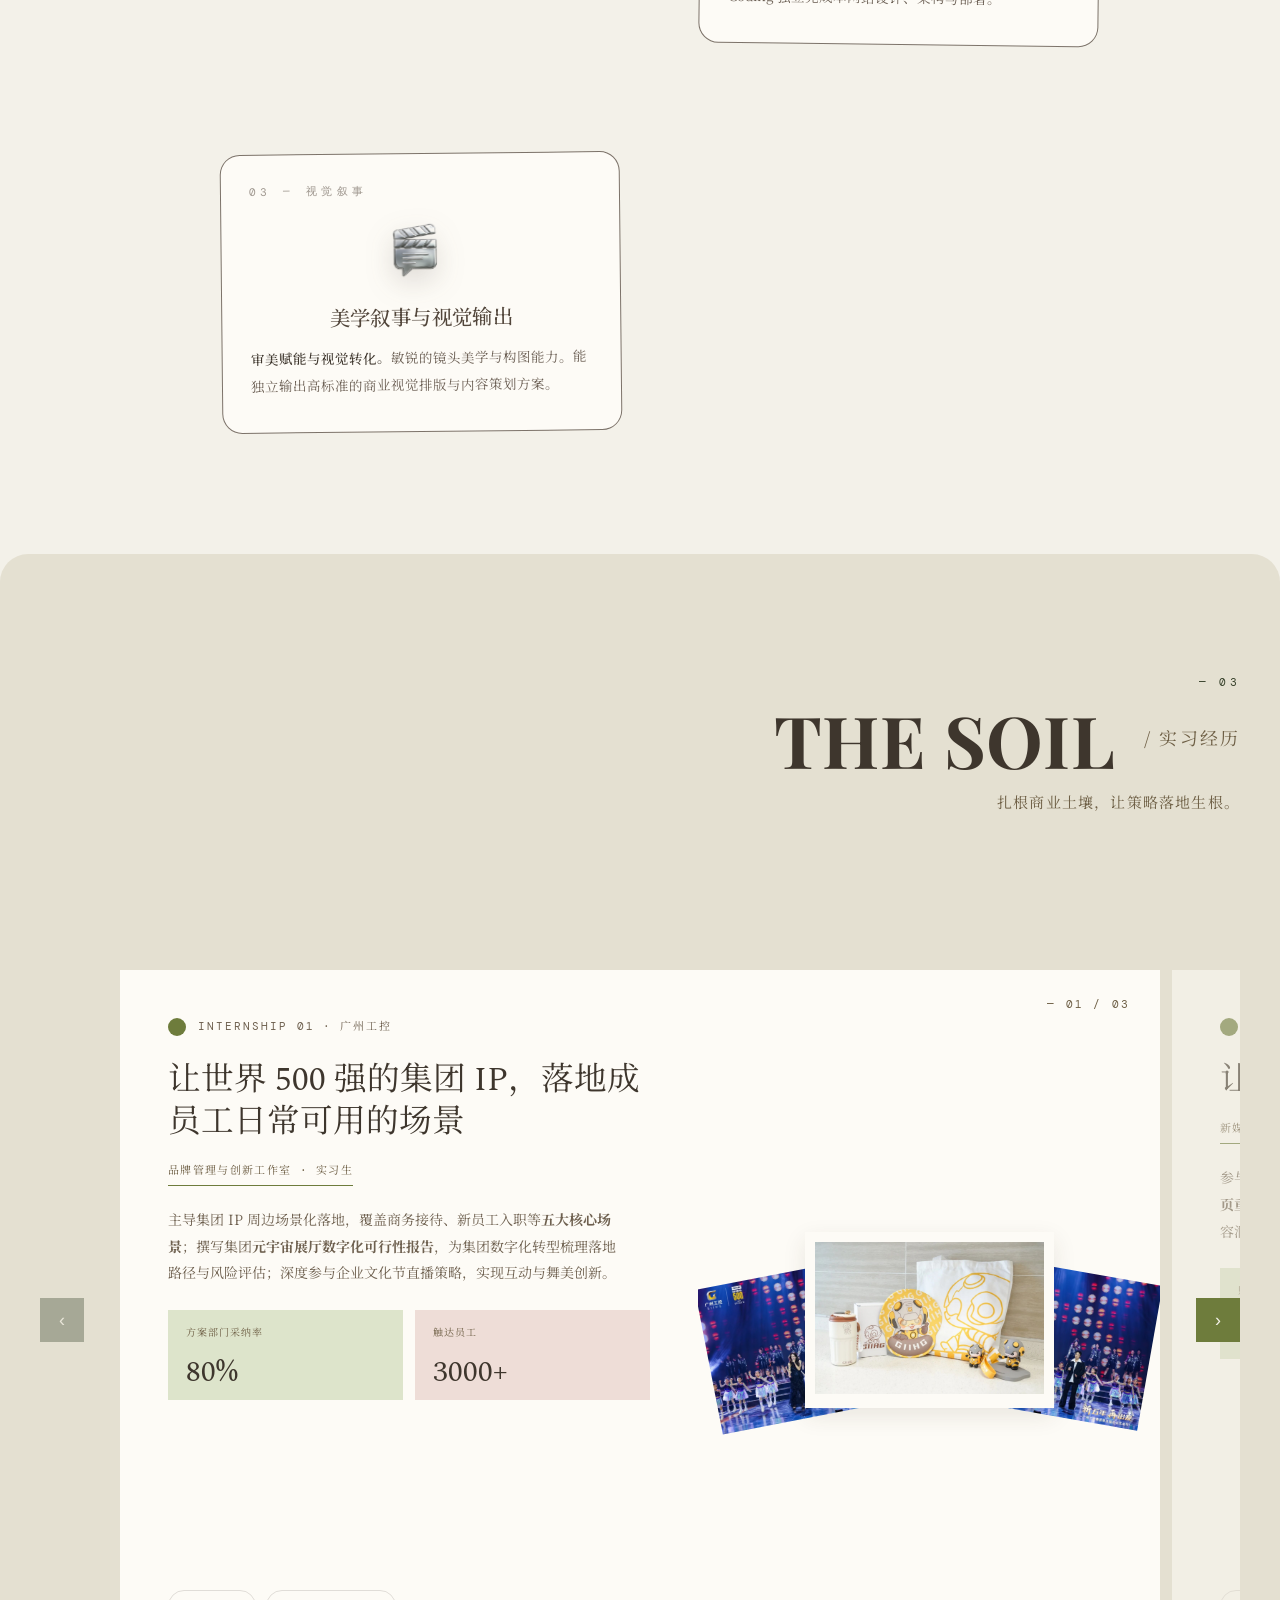
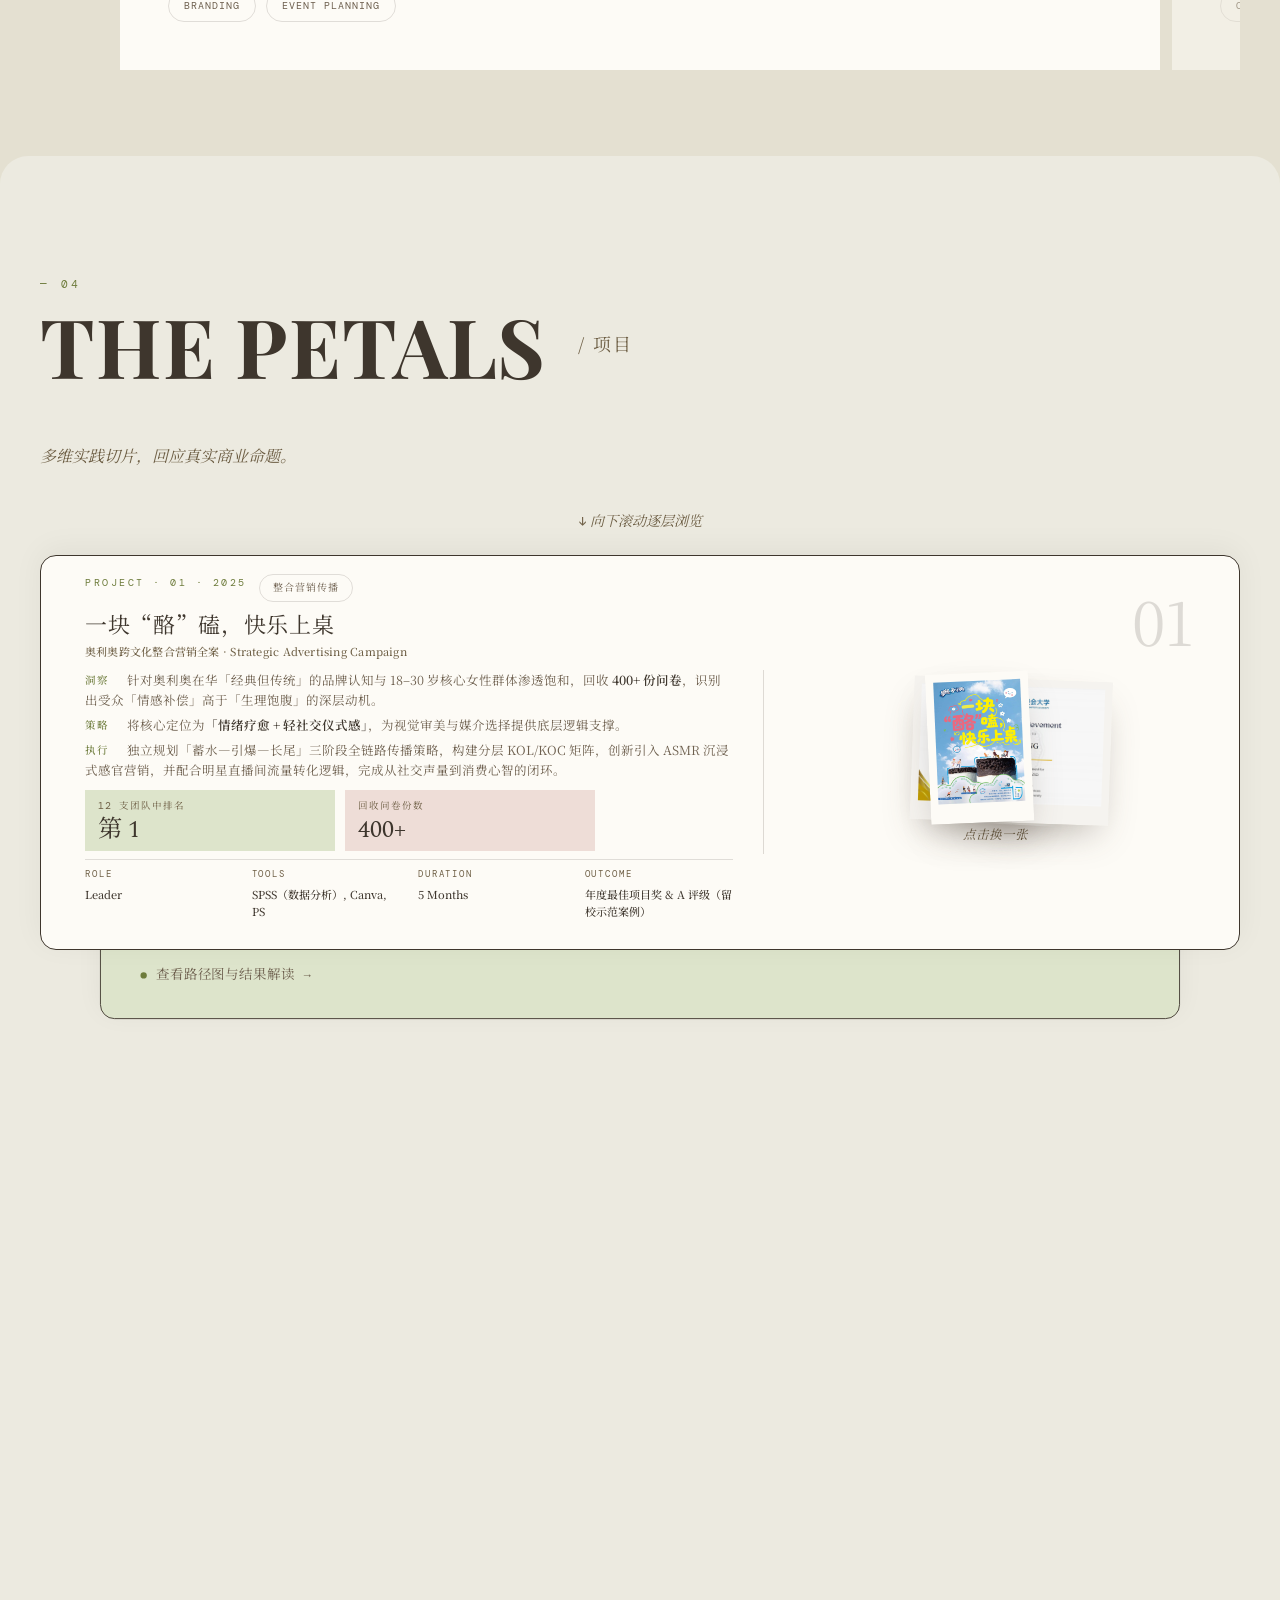
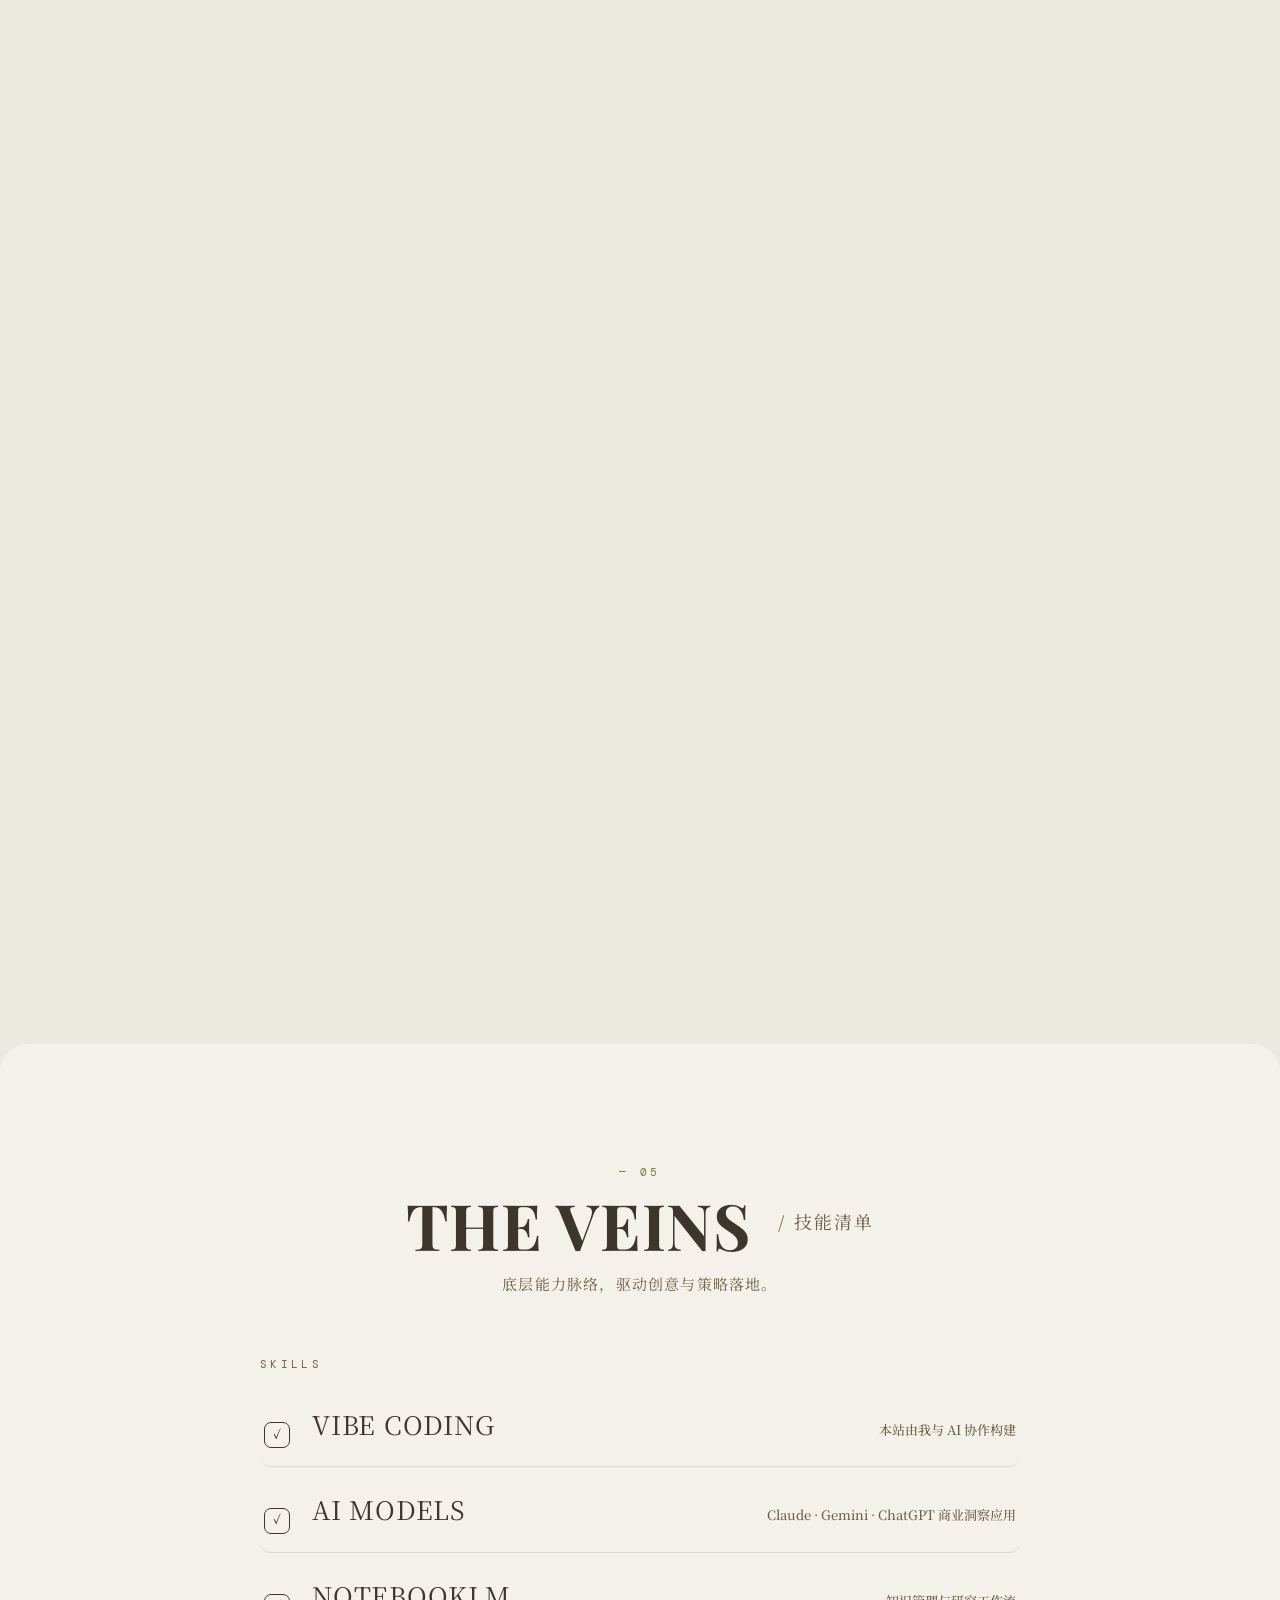
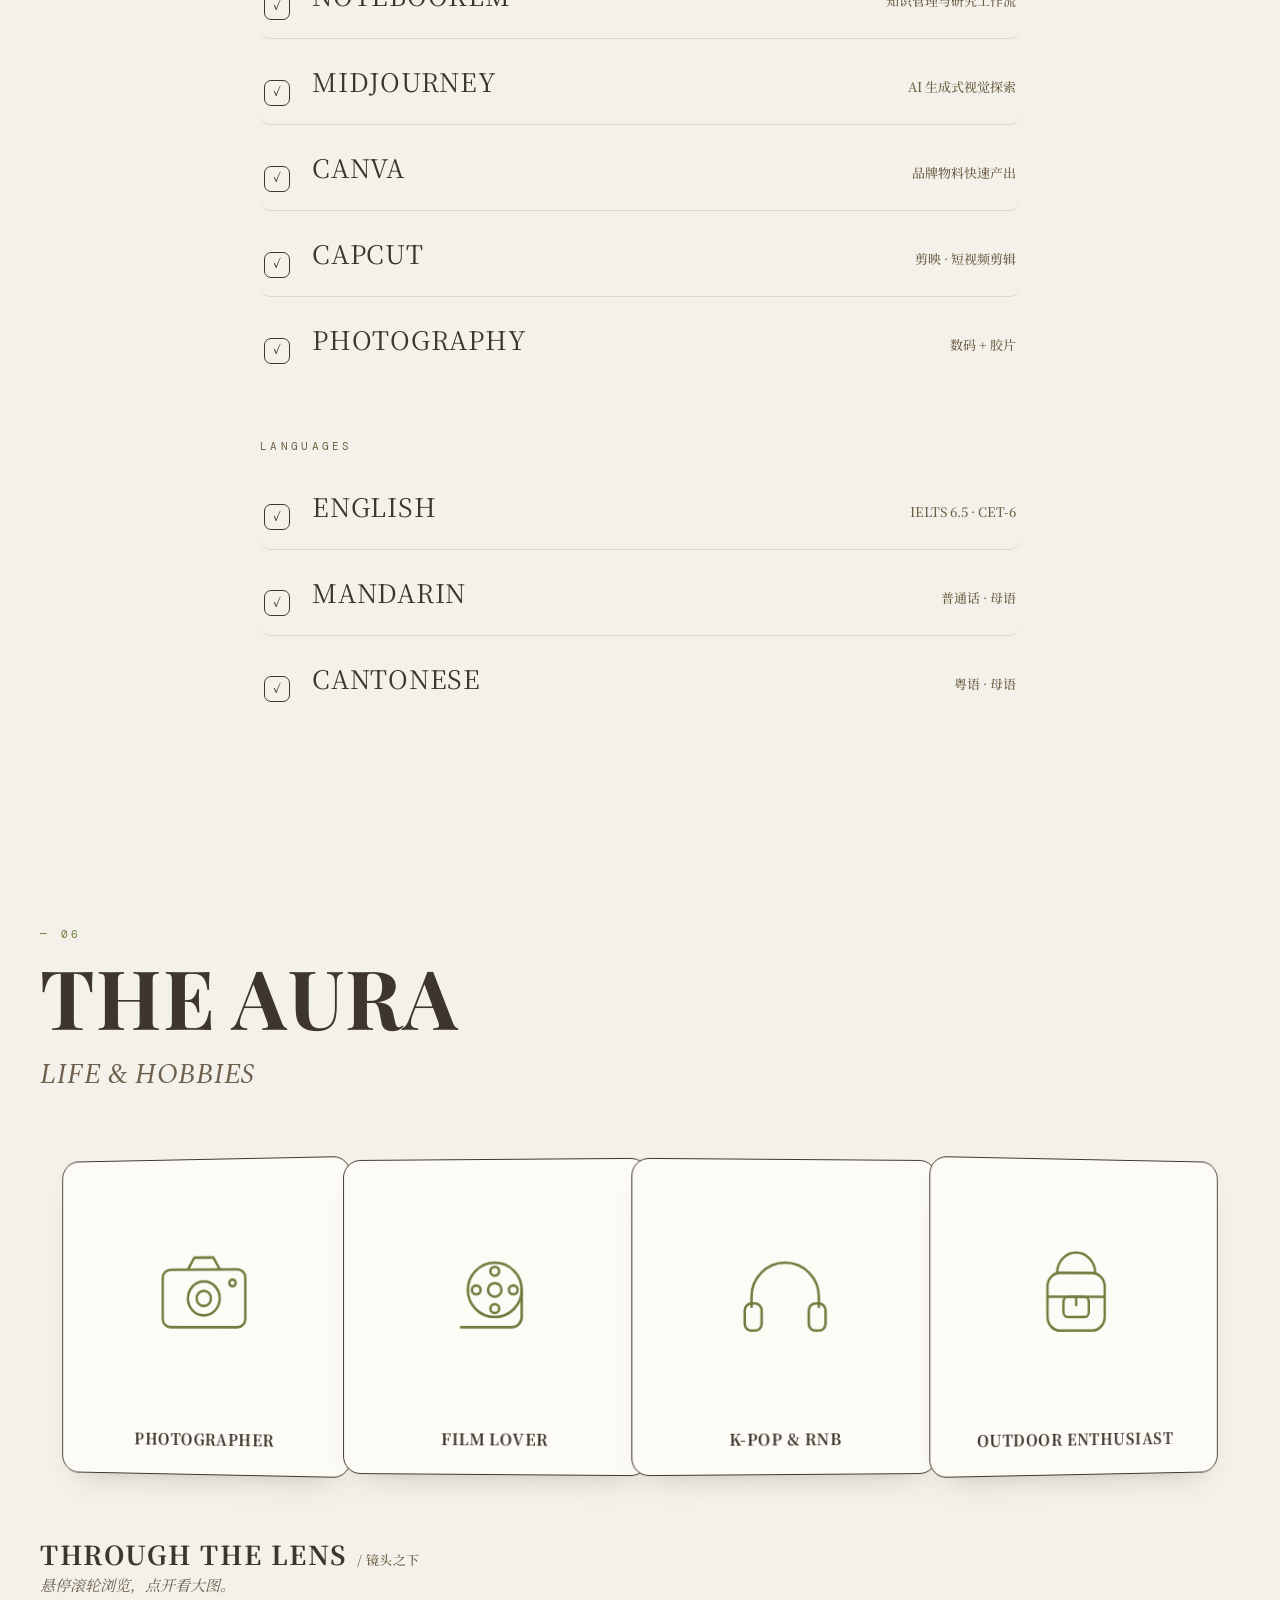
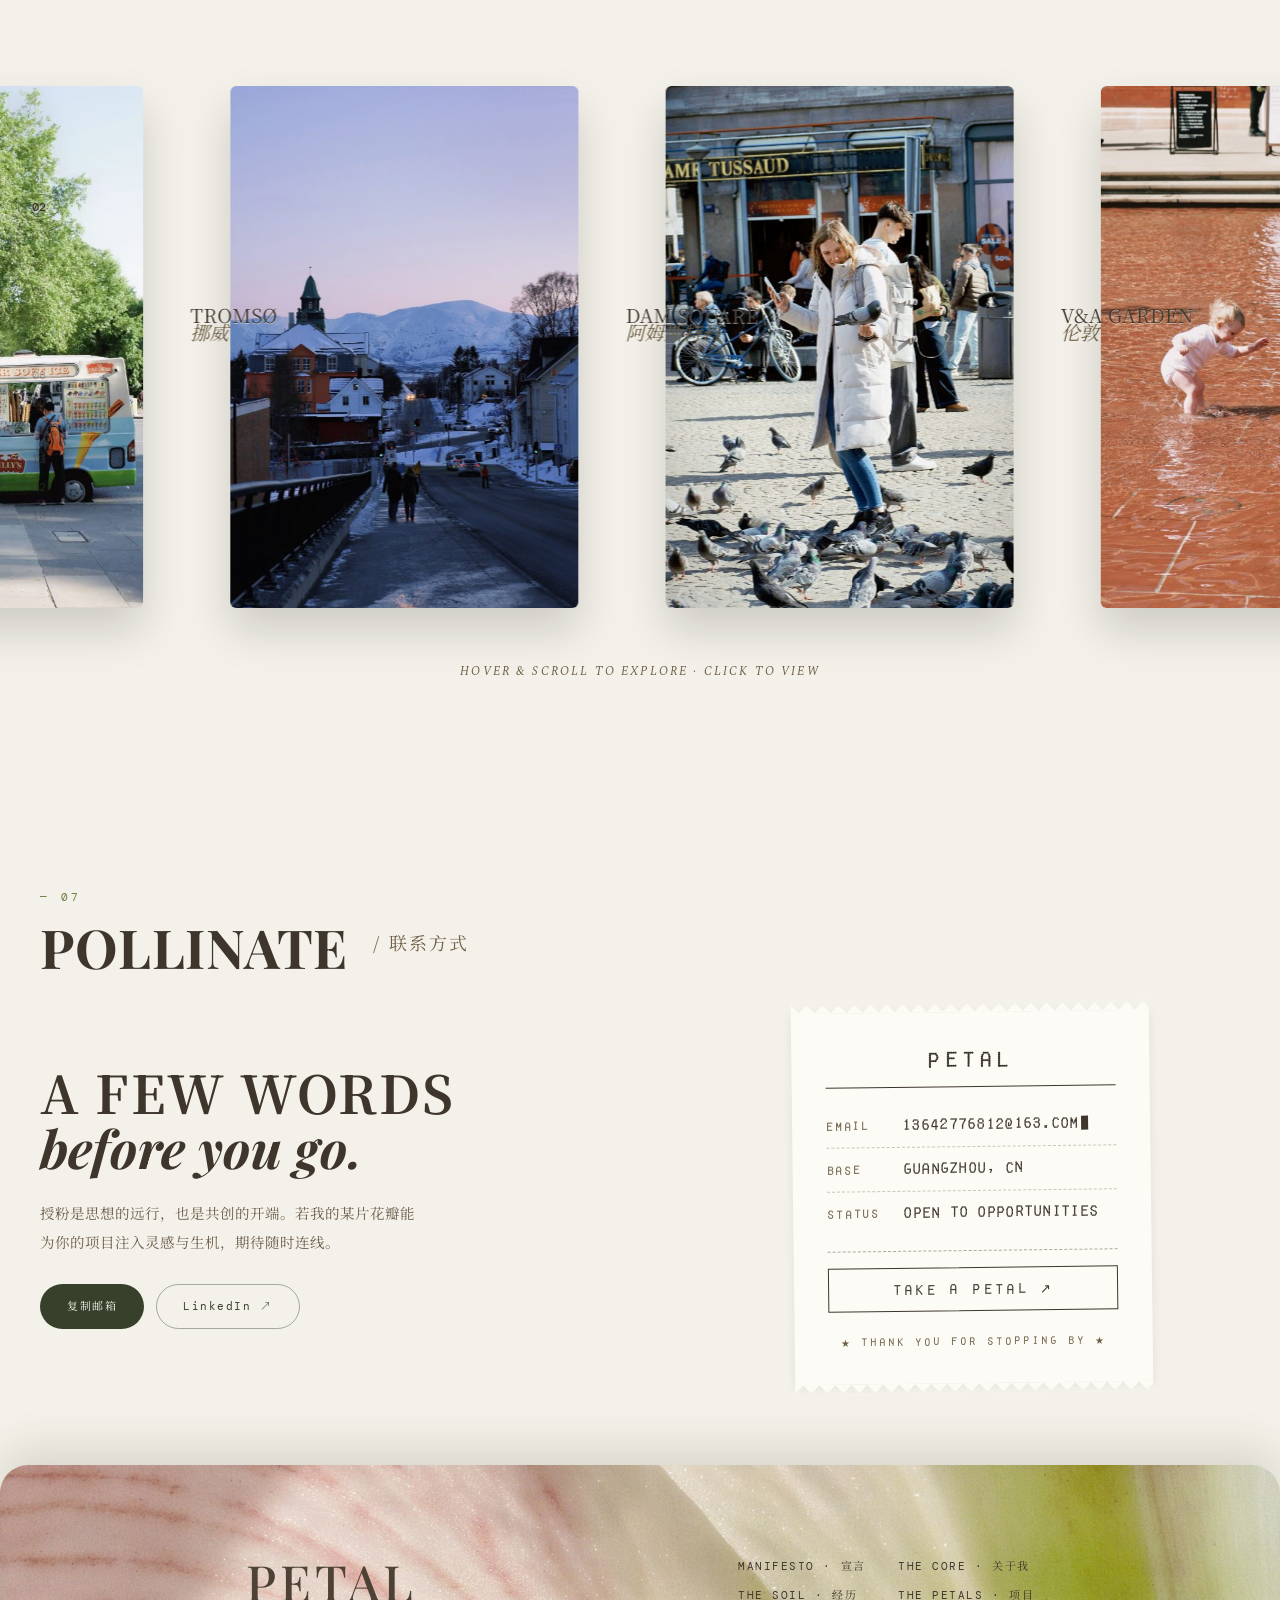
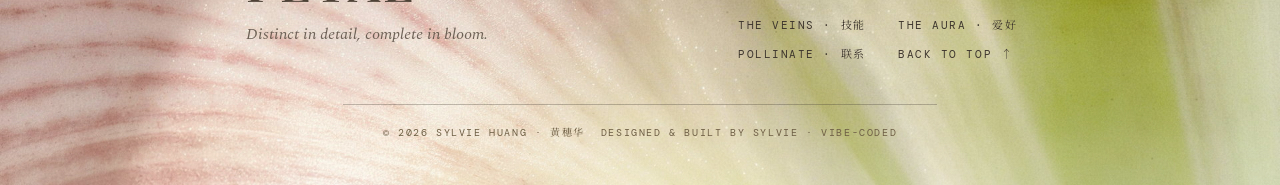
==== commit 3471c1c4: "撤回图片尺寸属性，只保留滚动位置修复 上个提交给 img 补的 width/height 破坏了图片比例：HTML 的 height 属性 是表现性提示，会填进作者 CSS 未指定的 height。而" ====
--- a/index.html
+++ b/index.html
@@ -4,9 +4,9 @@
   <meta charset="UTF-8" />
   <meta name="viewport" content="width=device-width, initial-scale=1.0" />
   <script>
-  /* 浏览器默认 history.scrollRestoration='auto':刷新或前进/后退时会把滚动位置还原到上次的地方,
-     于是「滚到某屏 → 刷新」就不再停在封面。必须在浏览器执行还原前设成 manual,所以这段放在 head 最前。
-     带 #hash 的深链接不干预,保证分享链接与导航锚点照常工作。 */
+  /* 浏览器默认 history.scrollRestoration='auto':刷新或前进/后退会把滚动位置还原到上次的地方,
+     于是「滚到某屏 → 刷新」就不再停在封面。必须赶在浏览器执行还原之前设成 manual,所以这段放在 head 最前。
+     带 #hash 的深链接不干预,保证分享链接与站内导航锚点照常工作。 */
   if ('scrollRestoration' in history) history.scrollRestoration = 'manual';
   if (!location.hash) {
     var __userScrolled = false;
@@ -14,8 +14,8 @@
     ['wheel','touchmove','keydown','pointerdown'].forEach(function(e){
       addEventListener(e, __mark, { passive: true, once: true });
     });
-    /* 图片与字体陆续到位期间位置可能被顶动,分阶段归位;
-       但只要用户已经自己开始滚动就不再打断他。behavior:'instant' 绕开 html 的 scroll-behavior:smooth。 */
+    /* 分阶段归位;但只要用户已经自己开始滚动就不再打断他。
+       behavior:'instant' 绕开 html 的 scroll-behavior:smooth。 */
     var __top = function(){ if (!__userScrolled) window.scrollTo({ top: 0, left: 0, behavior: 'instant' }); };
     __top();
     addEventListener('DOMContentLoaded', __top);
@@ -794,7 +794,7 @@
     <div class="hero-bg-overlay"></div>
 
     <div class="hero-content">
-      <img class="hero-title-img" src="assets/images/hero-title-petal-v2.png" alt="Sylvie Huang — Personal Website · Petal — Distinct in detail, complete in bloom." width="1280" height="885" />
+      <img class="hero-title-img" src="assets/images/hero-title-petal-v2.png" alt="Sylvie Huang — Personal Website · Petal — Distinct in detail, complete in bloom." />
     </div>
 
     <a href="#starters" class="scroll-cue" aria-label="Scroll down">
@@ -838,13 +838,13 @@
 
         <div class="edu-row">
           <a class="edu-card" href="https://www.uic.edu.cn/" target="_blank" rel="noopener">
-            <span class="edu-crest"><img src="assets/images/crest-bnbu.jpg" alt="BNBU" width="270" height="270" /></span>
+            <span class="edu-crest"><img src="assets/images/crest-bnbu.jpg" alt="BNBU" /></span>
             <span class="edu-school">北师香港浸会大学</span>
             <span class="edu-date">2021 — 2025</span>
             <span class="edu-level"><span class="edu-level-txt">Undergraduate</span><span class="edu-arrow">↗</span></span>
           </a>
           <a class="edu-card" href="https://www.manchester.ac.uk/" target="_blank" rel="noopener">
-            <span class="edu-crest"><img src="assets/images/crest-uom.gif" alt="University of Manchester" width="500" height="226" /></span>
+            <span class="edu-crest"><img src="assets/images/crest-uom.gif" alt="University of Manchester" /></span>
             <span class="edu-school">曼彻斯特大学</span>
             <span class="edu-date">2025 — 2026</span>
             <span class="edu-level"><span class="edu-level-txt">Postgraduate</span><span class="edu-arrow">↗</span></span>
@@ -860,7 +860,7 @@
           <div class="lanyard-hook"></div>
           <div class="lanyard-card">
             <span class="lanyard-hole"></span>
-            <img class="lanyard-photo" src="assets/images/portrait-id.jpg" alt="Sylvie Huang" draggable="false" width="470" height="660" />
+            <img class="lanyard-photo" src="assets/images/portrait-id.jpg" alt="Sylvie Huang" draggable="false" />
             <div class="lanyard-meta">
               <span class="lanyard-name">Sylvie Huang</span>
             </div>
@@ -879,19 +879,19 @@
         <svg class="thread" id="threadsvg" preserveAspectRatio="none"></svg>
         <div class="row r1"><div class="card">
           <div class="lb">01 — 品牌策略</div>
-          <div class="icon"><img src="assets/images/icon-chess.png" alt="" loading="lazy" width="321" height="340" /></div>
+          <div class="icon"><img src="assets/images/icon-chess.png" alt="" loading="lazy" /></div>
           <h3>策略思维与品牌洞察</h3>
           <p><strong>趋势捕捉与策略落地。</strong>敏锐洞察大众情绪与消费趋势，将市场直觉转化为具有高商业穿透力的营销策略。</p>
         </div></div>
         <div class="row r2"><div class="card">
           <div class="lb">02 — AI 数字化</div>
-          <div class="icon"><img src="assets/images/icon-ai.png" alt="" loading="lazy" width="321" height="340" /></div>
+          <div class="icon"><img src="assets/images/icon-ai.png" alt="" loading="lazy" /></div>
           <h3>AI 数字工作流</h3>
           <p><strong>AI 驱动与全栈搭建。</strong>获曼大「AI for Marketing」认证。深度运用大模型赋能营销洞察，并通过 Vibe Coding 独立完成本网站设计、架构与部署。</p>
         </div></div>
         <div class="row r3"><div class="card">
           <div class="lb">03 — 视觉叙事</div>
-          <div class="icon"><img src="assets/images/icon-clap.png" alt="" loading="lazy" width="321" height="340" /></div>
+          <div class="icon"><img src="assets/images/icon-clap.png" alt="" loading="lazy" /></div>
           <h3>美学叙事与视觉输出</h3>
           <p><strong>审美赋能与视觉转化。</strong>敏锐的镜头美学与构图能力。能独立输出高标准的商业视觉排版与内容策划方案。</p>
         </div></div>
@@ -932,9 +932,9 @@
             <div class="main-slide-visual">
               <span class="main-index">— 01 / 03</span>
               <div class="soil-fan">
-                <img class="side-l" src="assets/images/case-gongkong2.webp" alt="GIIHG IP 周边" loading="lazy" width="1080" height="723" />
-                <img class="side-r" src="assets/images/case-gongkong2.webp" alt="" aria-hidden="true" loading="lazy" width="1080" height="723" />
-                <img class="center" src="assets/images/case-gongkong.jpg" alt="广州工控企业文化节" loading="lazy" width="1280" height="853" />
+                <img class="side-l" src="assets/images/case-gongkong2.webp" alt="GIIHG IP 周边" loading="lazy" />
+                <img class="side-r" src="assets/images/case-gongkong2.webp" alt="" aria-hidden="true" loading="lazy" />
+                <img class="center" src="assets/images/case-gongkong.jpg" alt="广州工控企业文化节" loading="lazy" />
               </div>
             </div>
           </div>
@@ -953,9 +953,9 @@
             <div class="main-slide-visual">
               <span class="main-index">— 02 / 03</span>
               <div class="soil-fan">
-                <img class="side-l" src="assets/images/case-nfdaily2.webp" alt="南方+ 报道" loading="lazy" width="1080" height="720" />
-                <img class="side-r" src="assets/images/case-nfdaily2.webp" alt="" aria-hidden="true" loading="lazy" width="1080" height="720" />
-                <img class="center" src="assets/images/case-nfdaily.jpg" alt="南方日报设计师专访" loading="lazy" width="1200" height="899" />
+                <img class="side-l" src="assets/images/case-nfdaily2.webp" alt="南方+ 报道" loading="lazy" />
+                <img class="side-r" src="assets/images/case-nfdaily2.webp" alt="" aria-hidden="true" loading="lazy" />
+                <img class="center" src="assets/images/case-nfdaily.jpg" alt="南方日报设计师专访" loading="lazy" />
               </div>
             </div>
           </div>
@@ -974,9 +974,9 @@
             <div class="main-slide-visual">
               <span class="main-index">— 03 / 03</span>
               <div class="soil-fan">
-                <img class="side-l" src="assets/images/case-gztv2.webp" alt="颁奖仪式" loading="lazy" width="2048" height="1365" />
-                <img class="side-r" src="assets/images/case-gztv2.webp" alt="" aria-hidden="true" loading="lazy" width="2048" height="1365" />
-                <img class="center" src="assets/images/case-gztv.jpg" alt="羊城印象微电影大赛" loading="lazy" width="1200" height="802" />
+                <img class="side-l" src="assets/images/case-gztv2.webp" alt="颁奖仪式" loading="lazy" />
+                <img class="side-r" src="assets/images/case-gztv2.webp" alt="" aria-hidden="true" loading="lazy" />
+                <img class="center" src="assets/images/case-gztv.jpg" alt="羊城印象微电影大赛" loading="lazy" />
               </div>
             </div>
           </div>
@@ -1021,9 +1021,9 @@
           </div>
           <div class="project-meta-list">
             <div class="pcard-photos photo-stack">
-              <span class="stack-photo front"><img src="assets/images/case-oreo.jpg" alt="奥利奥 campaign 主视觉" loading="lazy" width="637" height="900" /></span>
-              <span class="stack-photo mid"><img src="assets/images/case-oreo2.png" alt="诞的小卖部 × 奥利奥" loading="lazy" width="900" height="573" /></span>
-              <span class="stack-photo back"><img src="assets/images/case-grad-cert2.jpg" alt="Best Final Year Project 证书" loading="lazy" width="509" height="900" /></span>
+              <span class="stack-photo front"><img src="assets/images/case-oreo.jpg" alt="奥利奥 campaign 主视觉" loading="lazy" /></span>
+              <span class="stack-photo mid"><img src="assets/images/case-oreo2.png" alt="诞的小卖部 × 奥利奥" loading="lazy" /></span>
+              <span class="stack-photo back"><img src="assets/images/case-grad-cert2.jpg" alt="Best Final Year Project 证书" loading="lazy" /></span>
               <span class="stack-hint">点击换一张</span>
             </div>
           </div>
@@ -1049,9 +1049,9 @@
                 <span class="case-arrow">→</span>
               </button>
               <div class="case-fan" aria-hidden="false">
-                <img src="assets/images/social-1.jpg" alt="社媒案例 1" data-lb="0" loading="lazy" width="895" height="1100" />
-                <img src="assets/images/social-2.jpg" alt="社媒案例 2" data-lb="1" loading="lazy" width="1100" height="702" />
-                <img src="assets/images/social-3.jpg" alt="社媒案例 3" data-lb="2" loading="lazy" width="733" height="1100" />
+                <img src="assets/images/social-1.jpg" alt="社媒案例 1" data-lb="0" loading="lazy" />
+                <img src="assets/images/social-2.jpg" alt="社媒案例 2" data-lb="1" loading="lazy" />
+                <img src="assets/images/social-3.jpg" alt="社媒案例 3" data-lb="2" loading="lazy" />
               </div>
             </div>
           </div>
@@ -1216,7 +1216,7 @@
           <div class="hobby-iconwrap"><svg viewBox="0 0 64 64" role="img" aria-label="相机"><rect x="6" y="18" width="52" height="34" rx="5"></rect><path d="M22 18l4-7h12l4 7"></path><circle cx="32" cy="35" r="10"></circle><circle cx="32" cy="35" r="4.5"></circle><circle cx="50" cy="26" r="2"></circle></svg></div>
           <h4 class="hobby-title">Photographer</h4>
         </div>
-        <img class="hobby-photo" src="assets/images/hobby-photographer.jpg" alt="Sylvie 摄影中" loading="lazy" width="750" height="1000" />
+        <img class="hobby-photo" src="assets/images/hobby-photographer.jpg" alt="Sylvie 摄影中" loading="lazy" />
         <div class="hobby-scrim"></div>
       </article>
       <article class="hobby-card" tabindex="0">
@@ -1224,7 +1224,7 @@
           <div class="hobby-iconwrap"><svg viewBox="0 0 64 64" role="img" aria-label="胶片"><circle cx="32" cy="30" r="16"></circle><circle cx="32" cy="30" r="4"></circle><circle cx="32" cy="19" r="2.6"></circle><circle cx="32" cy="41" r="2.6"></circle><circle cx="21" cy="30" r="2.6"></circle><circle cx="43" cy="30" r="2.6"></circle><path d="M48 30v16a6 6 0 0 1-6 6H12"></path></svg></div>
           <h4 class="hobby-title">Film Lover</h4>
         </div>
-        <img class="hobby-photo" src="assets/images/hobby-filmlover.jpg" alt="Sylvie 与胶片机" loading="lazy" width="1000" height="750" />
+        <img class="hobby-photo" src="assets/images/hobby-filmlover.jpg" alt="Sylvie 与胶片机" loading="lazy" />
         <div class="hobby-scrim"></div>
       </article>
       <article class="hobby-card" tabindex="0">
@@ -1232,7 +1232,7 @@
           <div class="hobby-iconwrap"><svg viewBox="0 0 64 64" role="img" aria-label="耳机"><path d="M12 40v-6a20 20 0 0 1 40 0v6"></path><rect x="8" y="38" width="10" height="16" rx="4"></rect><rect x="46" y="38" width="10" height="16" rx="4"></rect></svg></div>
           <h4 class="hobby-title">K-pop &amp; RnB</h4>
         </div>
-        <img class="hobby-photo" src="assets/images/hobby-kpop.jpg" alt="Sylvie 演唱会" loading="lazy" width="750" height="1000" />
+        <img class="hobby-photo" src="assets/images/hobby-kpop.jpg" alt="Sylvie 演唱会" loading="lazy" />
         <div class="hobby-scrim"></div>
       </article>
       <article class="hobby-card" tabindex="0">
@@ -1240,7 +1240,7 @@
           <div class="hobby-iconwrap"><svg viewBox="0 0 64 64" role="img" aria-label="背包"><path d="M20 20a12 12 0 0 1 24 0"></path><rect x="14" y="20" width="36" height="34" rx="8"></rect><path d="M14 34h36"></path><rect x="24" y="34" width="16" height="12" rx="3"></rect><path d="M32 34v5"></path></svg></div>
           <h4 class="hobby-title">Outdoor Enthusiast</h4>
         </div>
-        <img class="hobby-photo" src="assets/images/hobby-outdoor.jpg" alt="Sylvie 户外徒步" loading="lazy" width="750" height="1000" />
+        <img class="hobby-photo" src="assets/images/hobby-outdoor.jpg" alt="Sylvie 户外徒步" loading="lazy" />
         <div class="hobby-scrim"></div>
       </article>
     </div>
@@ -1323,16 +1323,16 @@
     <div class="lb-stage">
       <button class="lb-arrow" id="lbPrev" aria-label="Previous">‹</button>
       <div class="lb-frame" id="lbFrame">
-        <img src="assets/images/social-1.jpg" alt="社媒案例 1" class="active" width="895" height="1100" />
-        <img src="assets/images/social-2.jpg" alt="社媒案例 2" width="1100" height="702" />
-        <img src="assets/images/social-3.jpg" alt="社媒案例 3" width="733" height="1100" />
+        <img src="assets/images/social-1.jpg" alt="社媒案例 1" class="active" />
+        <img src="assets/images/social-2.jpg" alt="社媒案例 2" />
+        <img src="assets/images/social-3.jpg" alt="社媒案例 3" />
       </div>
       <button class="lb-arrow" id="lbNext" aria-label="Next">›</button>
     </div>
     <div class="lb-thumbs" id="lbThumbs">
-      <div class="lb-thumb active" data-i="0"><img src="assets/images/social-1.jpg" alt="" width="895" height="1100" /></div>
-      <div class="lb-thumb" data-i="1"><img src="assets/images/social-2.jpg" alt="" width="1100" height="702" /></div>
-      <div class="lb-thumb" data-i="2"><img src="assets/images/social-3.jpg" alt="" width="733" height="1100" /></div>
+      <div class="lb-thumb active" data-i="0"><img src="assets/images/social-1.jpg" alt="" /></div>
+      <div class="lb-thumb" data-i="1"><img src="assets/images/social-2.jpg" alt="" /></div>
+      <div class="lb-thumb" data-i="2"><img src="assets/images/social-3.jpg" alt="" /></div>
     </div>
   </div>
 
@@ -1626,19 +1626,19 @@
 
     (function(){
     const WORKS=[
-      {title:"Tromsø", sub:"挪威", src:"assets/photos/p01w.jpg", specs:["Tromsø · Norway"], w:600, h:900},
-      {title:"Dam Square", sub:"阿姆斯特丹", src:"assets/photos/p02w.jpg", specs:["Amsterdam · NL"], w:600, h:900},
-      {title:"V&A Garden", sub:"伦敦", src:"assets/photos/p03w.jpg", specs:["London · UK"], w:600, h:900},
-      {title:"Dolomiti", sub:"意大利", src:"assets/photos/p04w.jpg", specs:["Dolomites · Italy"], w:900, h:600},
-      {title:"Cortile", sub:"意大利", src:"assets/photos/p05w.jpg", specs:["Italy"], w:600, h:900},
-      {title:"樱花", sub:"阿姆斯特丹", src:"assets/photos/p06w.jpg", specs:["Amsterdam · NL"], w:600, h:900},
-      {title:"日落", sub:"北海", src:"assets/photos/p07w.jpg", specs:["North Sea"], w:900, h:600},
-      {title:"Green Park", sub:"伦敦", src:"assets/photos/p08w.jpg", specs:["London · UK"], w:600, h:900},
-      {title:"雪原伙伴", sub:"挪威", src:"assets/photos/p09w.jpg", specs:["Norway"], w:900, h:600},
-      {title:"Via Milano", sub:"米兰", src:"assets/photos/p10w.jpg", specs:["Milano · Italy"], w:600, h:900},
-      {title:"Galleria", sub:"米兰", src:"assets/photos/p11w.jpg", specs:["Milano · Italy"], w:600, h:900},
-      {title:"Galleria V. E. II", sub:"米兰", src:"assets/photos/p12w.jpg", specs:["Milano · Italy"], w:600, h:900},
-      {title:"Kelly's", sub:"伦敦", src:"assets/photos/p13w.jpg", specs:["London · UK"], w:600, h:900}
+      {title:"Tromsø", sub:"挪威", src:"assets/photos/p01w.jpg", specs:["Tromsø · Norway"]},
+      {title:"Dam Square", sub:"阿姆斯特丹", src:"assets/photos/p02w.jpg", specs:["Amsterdam · NL"]},
+      {title:"V&A Garden", sub:"伦敦", src:"assets/photos/p03w.jpg", specs:["London · UK"]},
+      {title:"Dolomiti", sub:"意大利", src:"assets/photos/p04w.jpg", specs:["Dolomites · Italy"]},
+      {title:"Cortile", sub:"意大利", src:"assets/photos/p05w.jpg", specs:["Italy"]},
+      {title:"樱花", sub:"阿姆斯特丹", src:"assets/photos/p06w.jpg", specs:["Amsterdam · NL"]},
+      {title:"日落", sub:"北海", src:"assets/photos/p07w.jpg", specs:["North Sea"]},
+      {title:"Green Park", sub:"伦敦", src:"assets/photos/p08w.jpg", specs:["London · UK"]},
+      {title:"雪原伙伴", sub:"挪威", src:"assets/photos/p09w.jpg", specs:["Norway"]},
+      {title:"Via Milano", sub:"米兰", src:"assets/photos/p10w.jpg", specs:["Milano · Italy"]},
+      {title:"Galleria", sub:"米兰", src:"assets/photos/p11w.jpg", specs:["Milano · Italy"]},
+      {title:"Galleria V. E. II", sub:"米兰", src:"assets/photos/p12w.jpg", specs:["Milano · Italy"]},
+      {title:"Kelly's", sub:"伦敦", src:"assets/photos/p13w.jpg", specs:["London · UK"]}
     ];
 
     const stage=document.getElementById('stage');
@@ -1659,7 +1659,7 @@
         const el=document.createElement('div');
         el.className='card';
         el.innerHTML=`<div class="cap"><div class="t">${w.title}</div><div class="s">${w.sub}</div></div>
-          <div class="ph"><img src="${w.src}" alt="${w.title}" width="${w.w}" height="${w.h}"></div>`;
+          <div class="ph"><img src="${w.src}" alt="${w.title}"></div>`;
         el.addEventListener('click',()=>openDetail(i));
         stage.appendChild(el);
         cards.push({el,i});
@@ -1776,15 +1776,14 @@
     const strip=document.getElementById('strip');
     function openDetail(i){
       const w=WORKS[i];open=true;
-      const di=document.getElementById('detailImg');
-      di.width=w.w; di.height=w.h; di.src=w.src;
+      document.getElementById('detailImg').src=w.src;
       document.getElementById('info').innerHTML=
         `<div class="t">${w.title}</div><div class="s">${w.sub}</div>
          <div class="specs">${w.specs.join('<br>')}</div>`;
       strip.innerHTML='';
       WORKS.forEach((ww,j)=>{
         const b=document.createElement('button');
-        b.innerHTML=`<img src="${ww.src}" alt="" width="${ww.w}" height="${ww.h}">`;
+        b.innerHTML=`<img src="${ww.src}" alt="">`;
         if(j===i)b.classList.add('on');
         b.addEventListener('click',()=>openDetail(j));
         strip.appendChild(b);
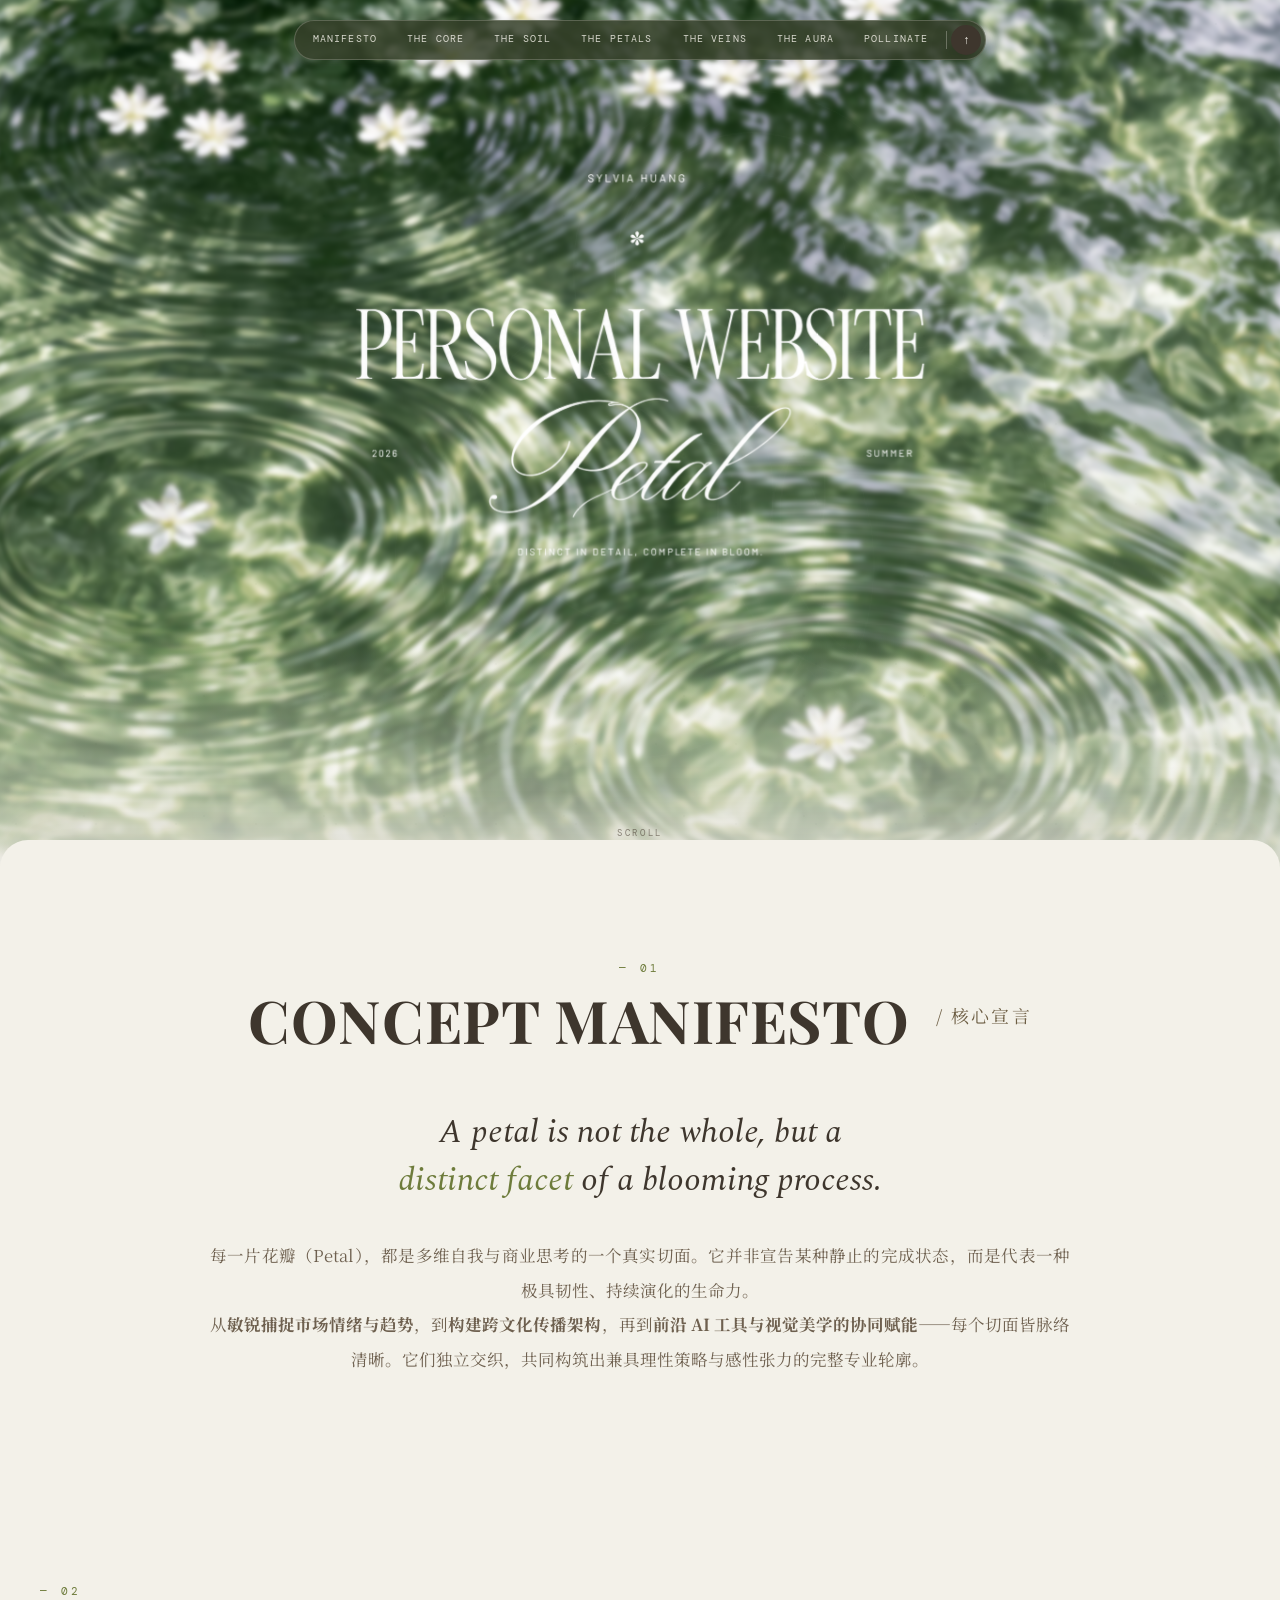
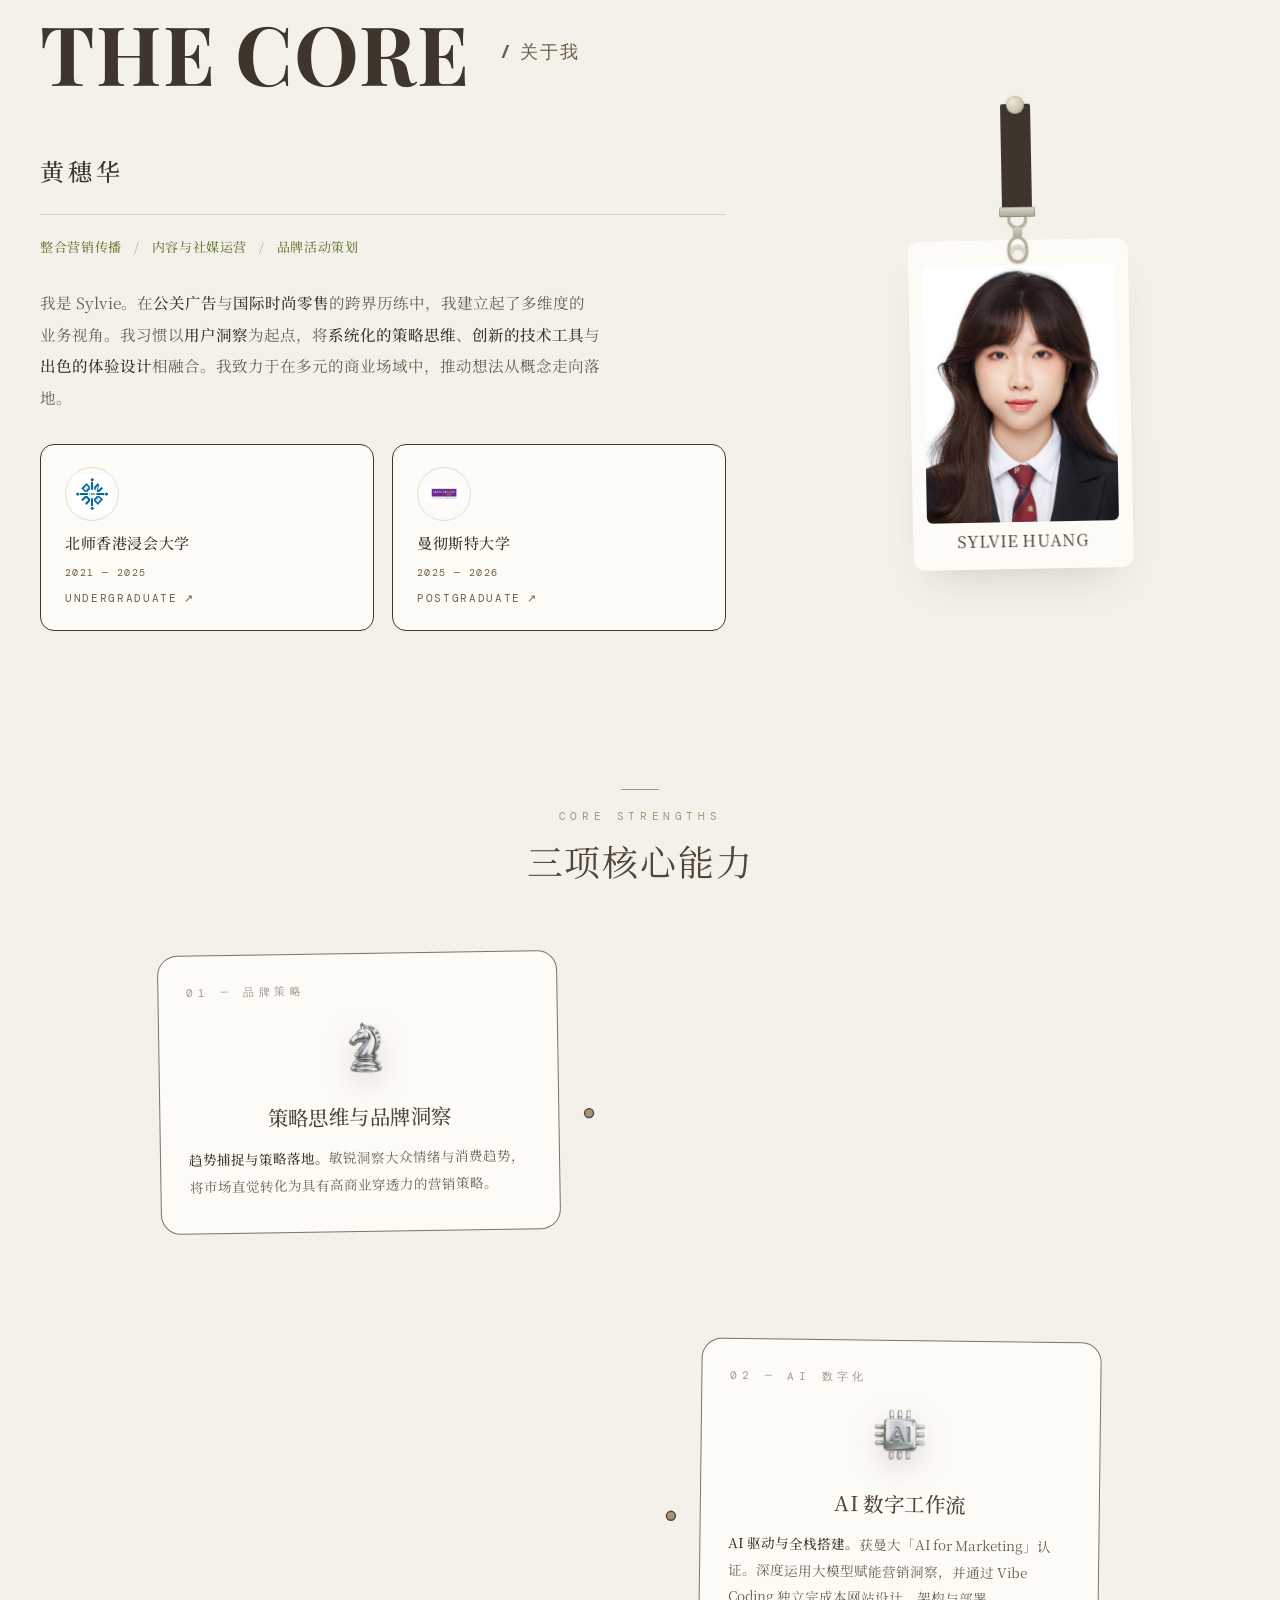
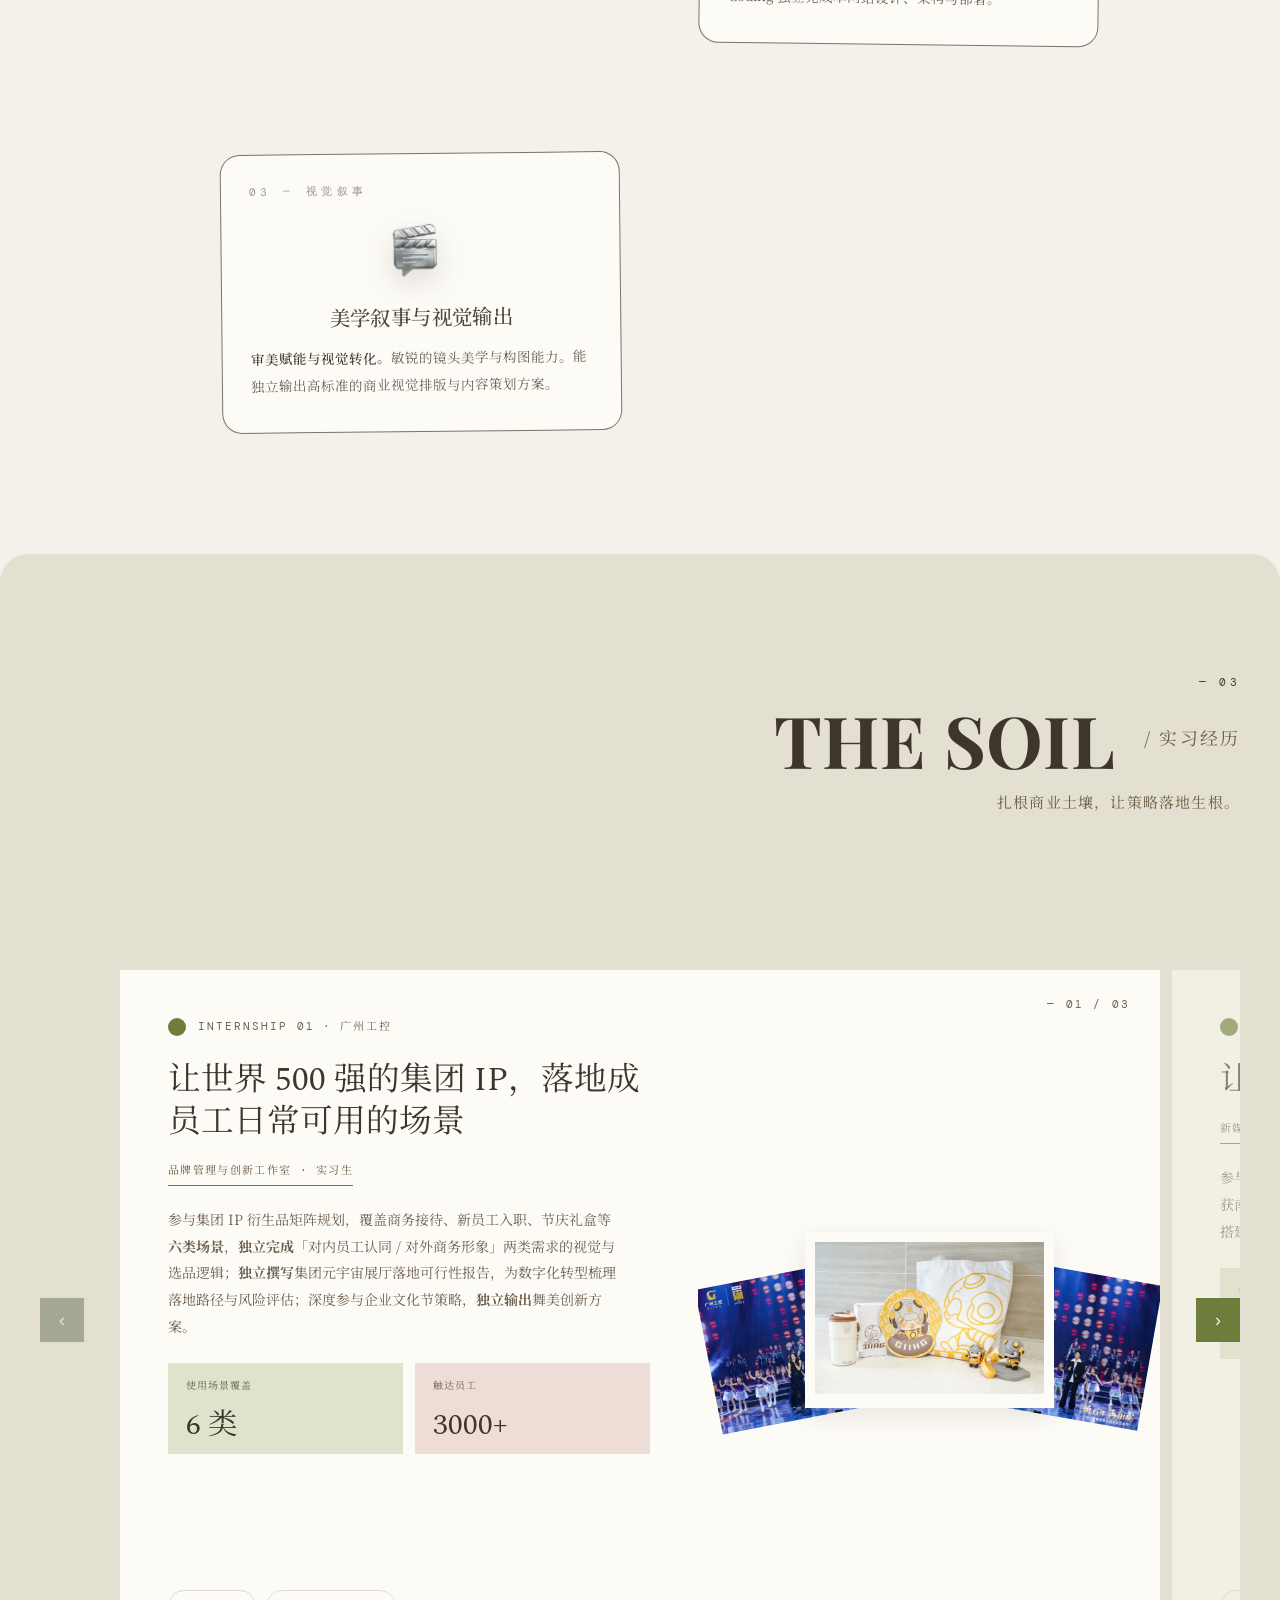
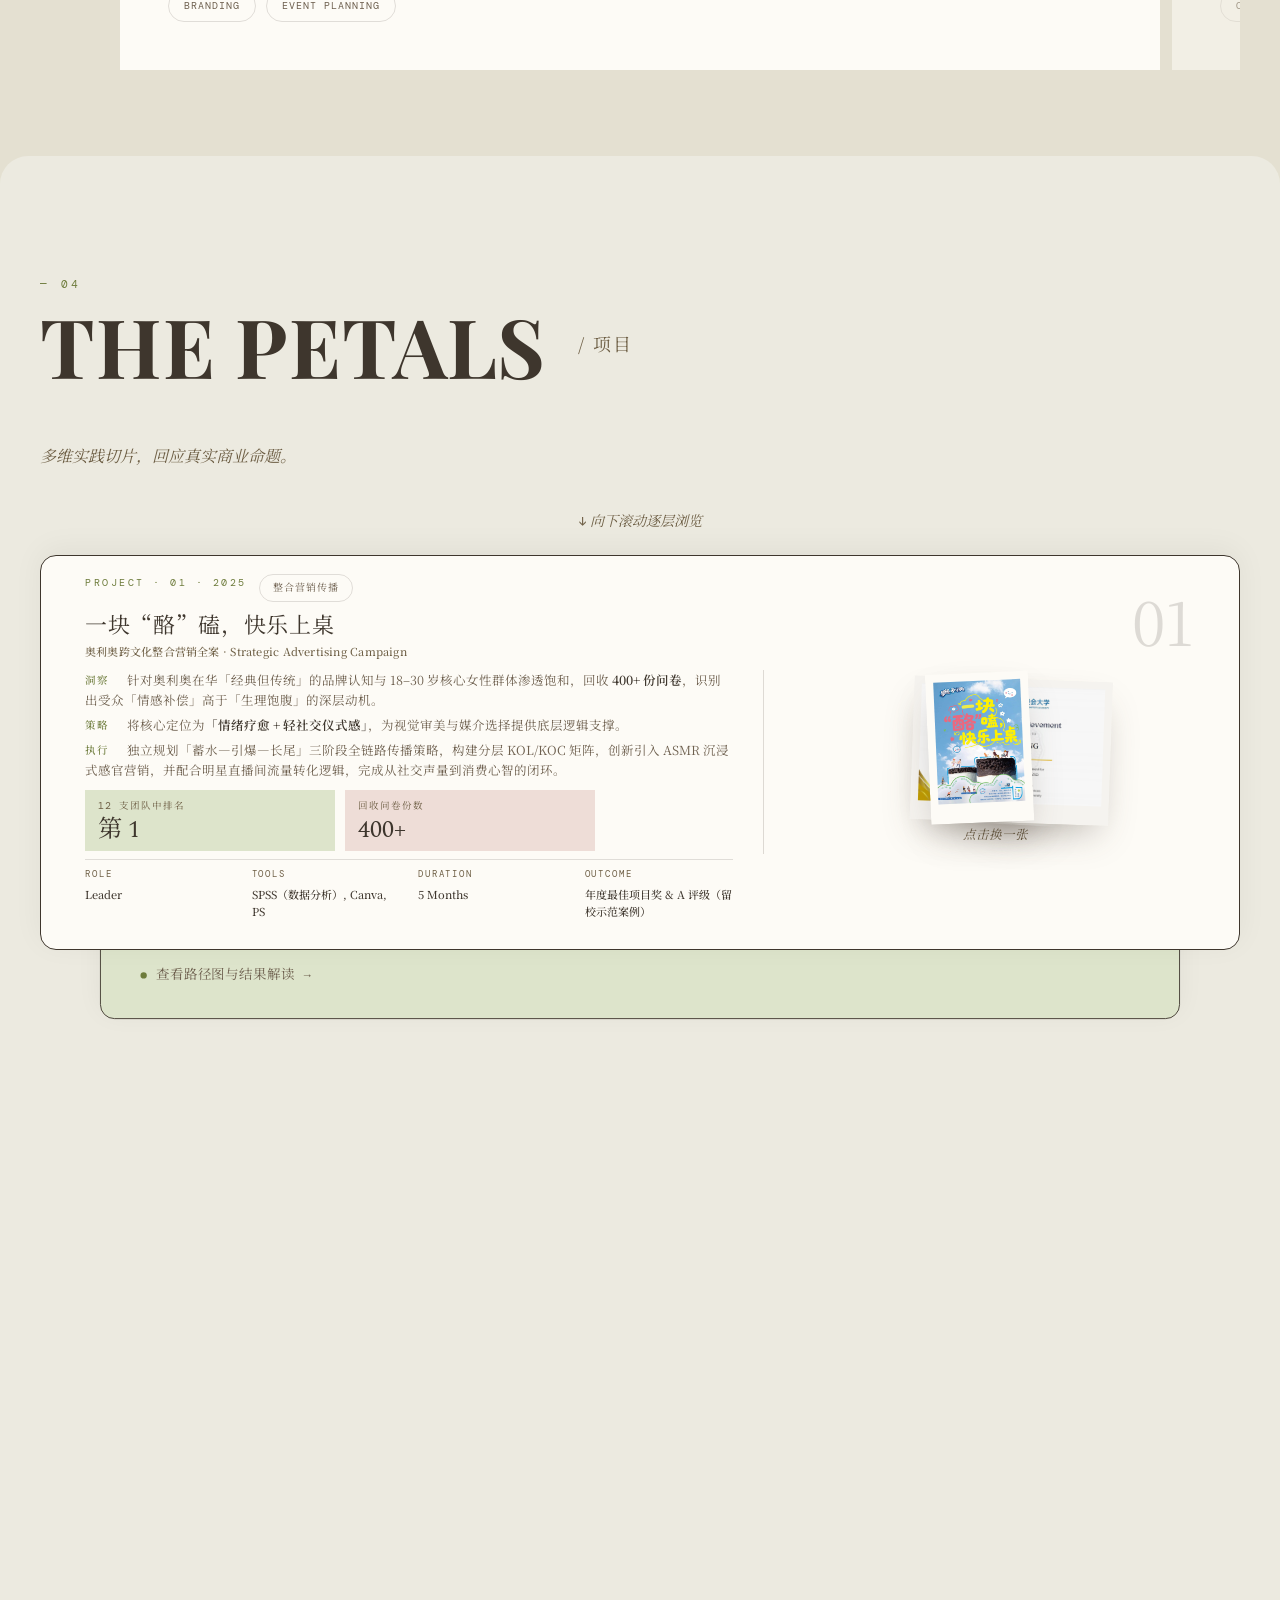
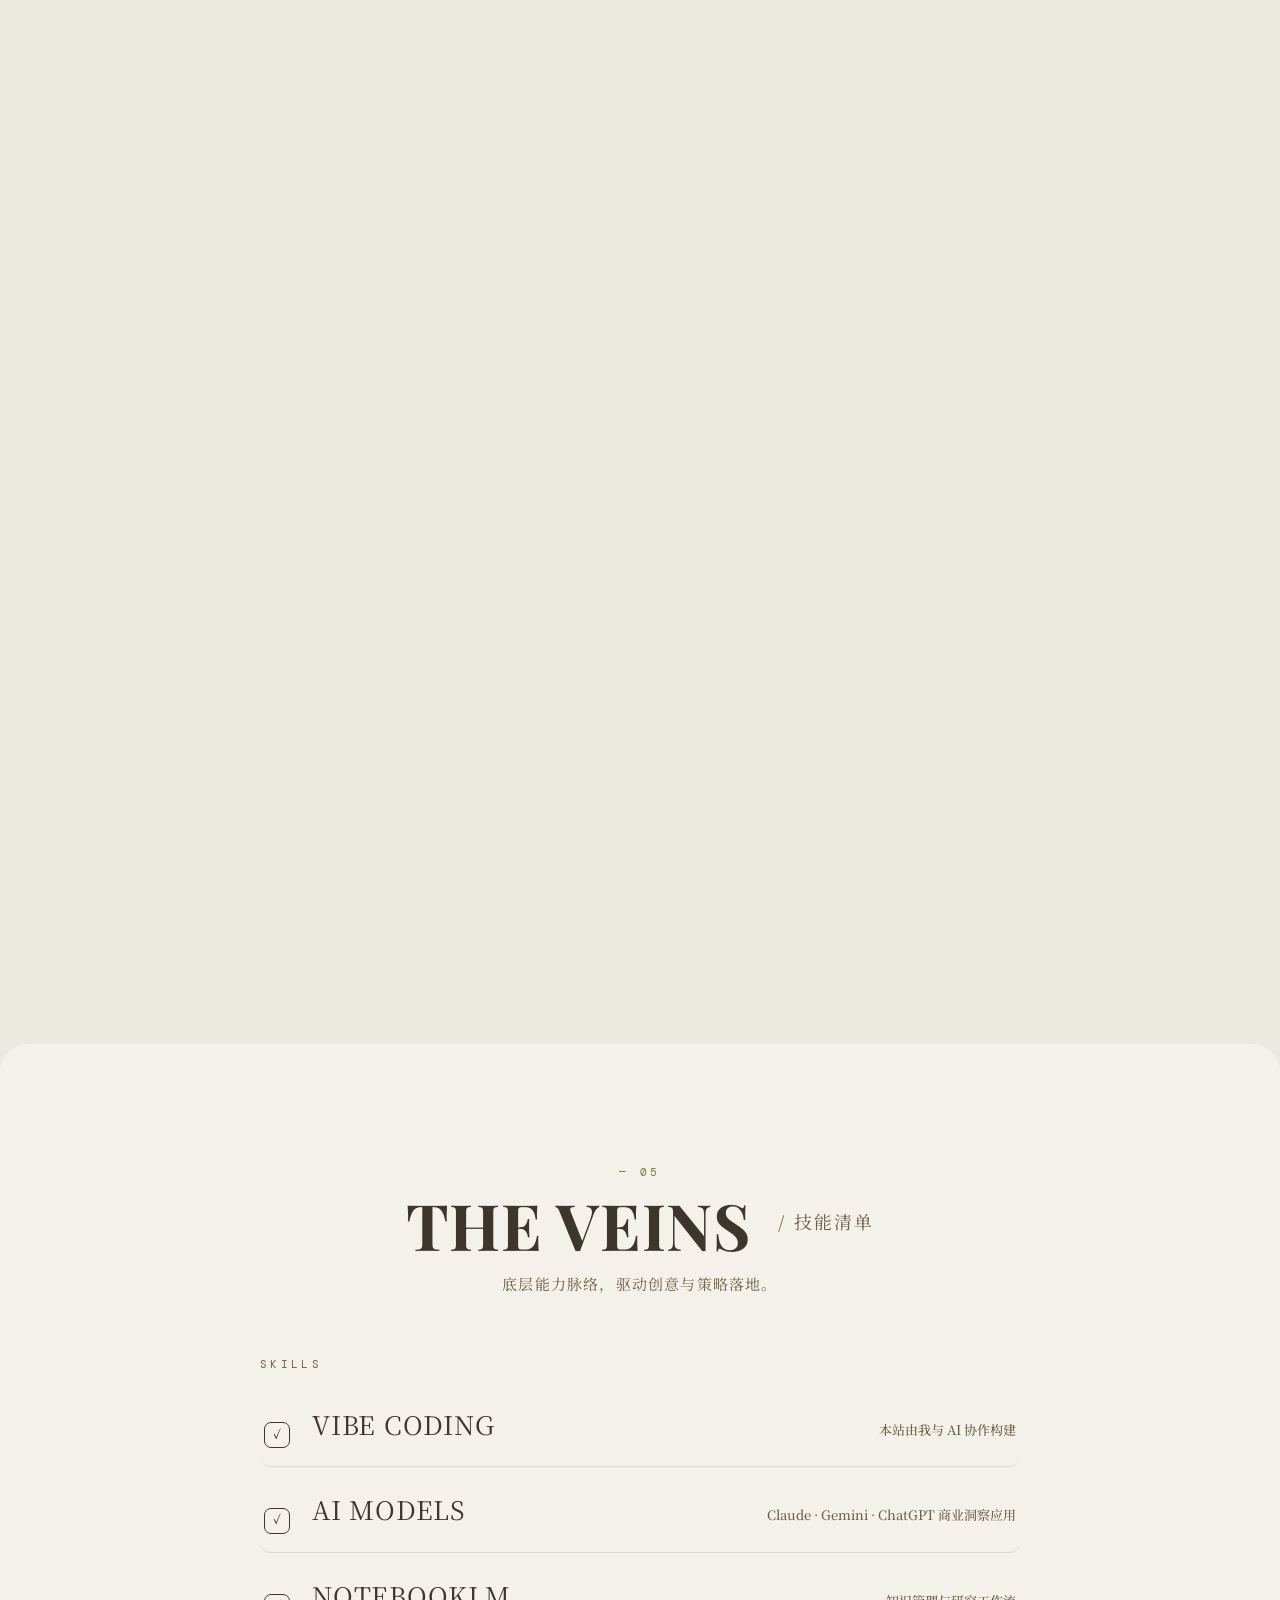
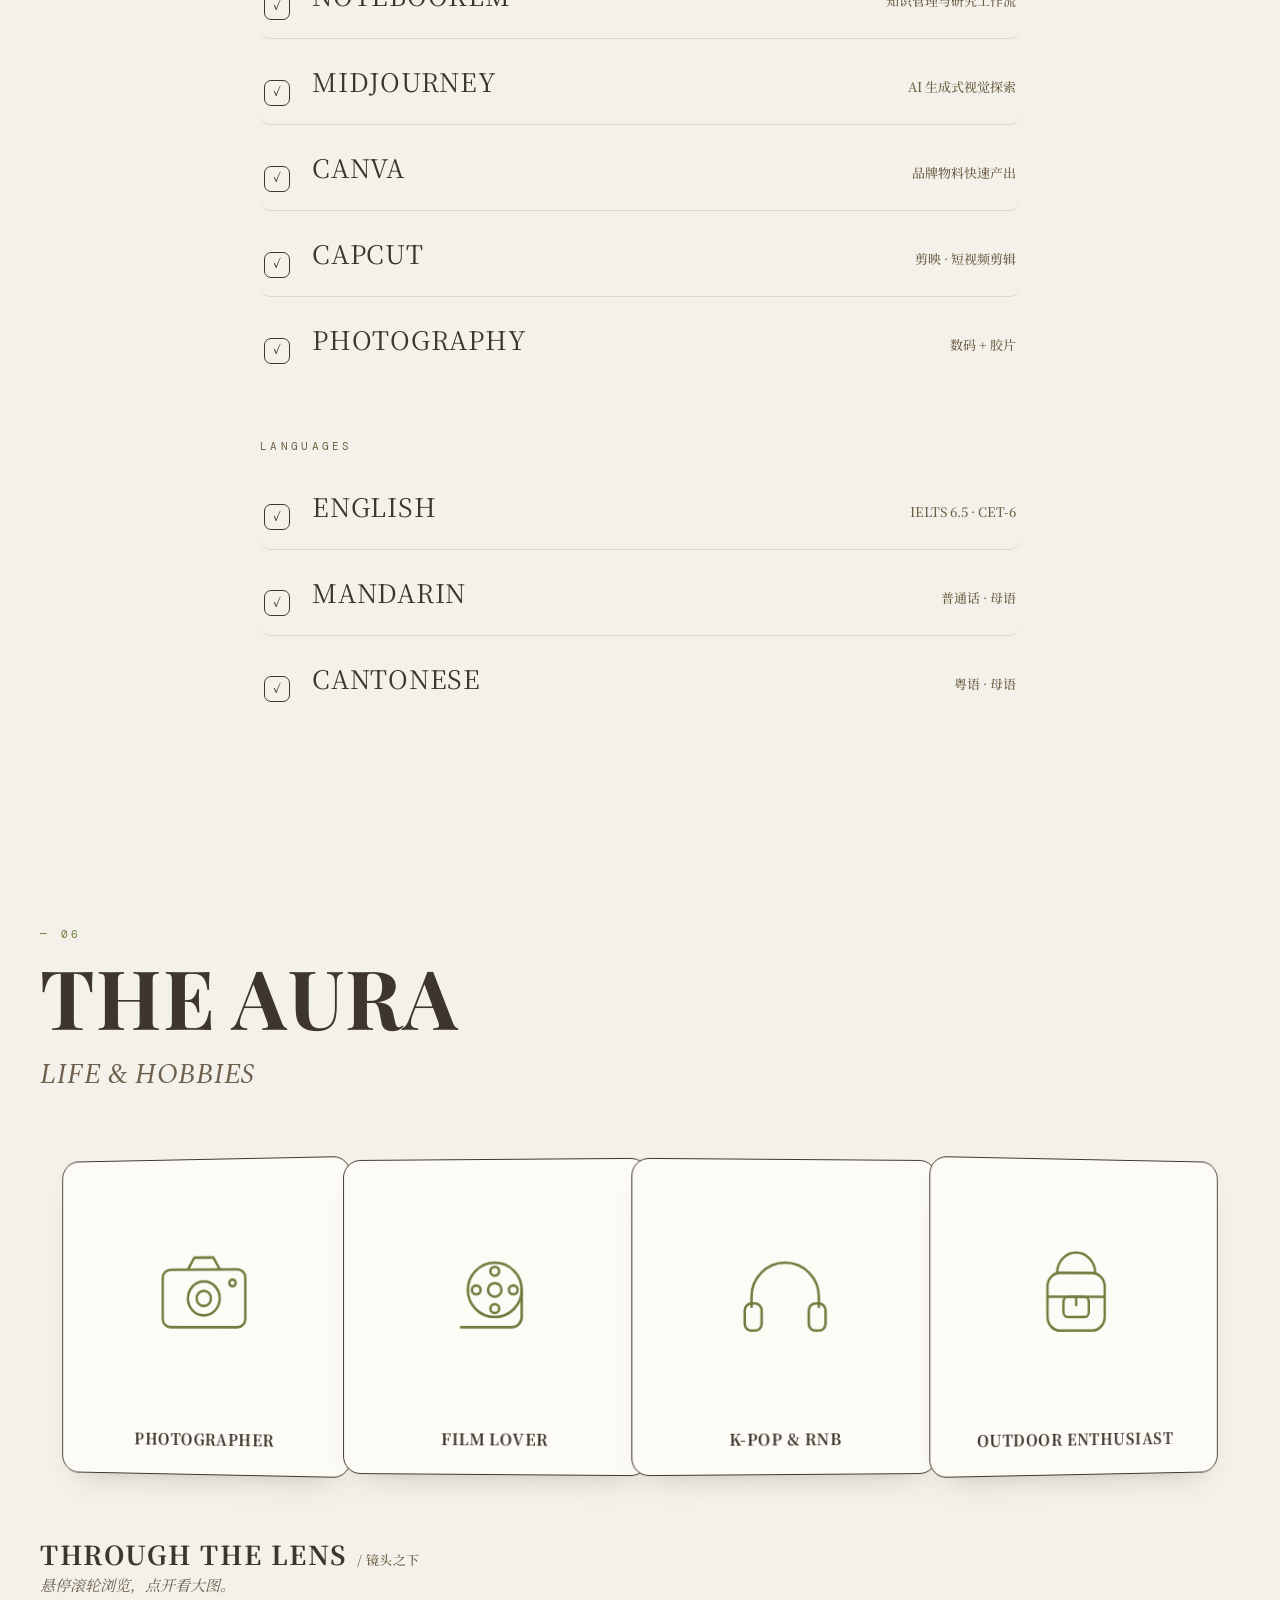
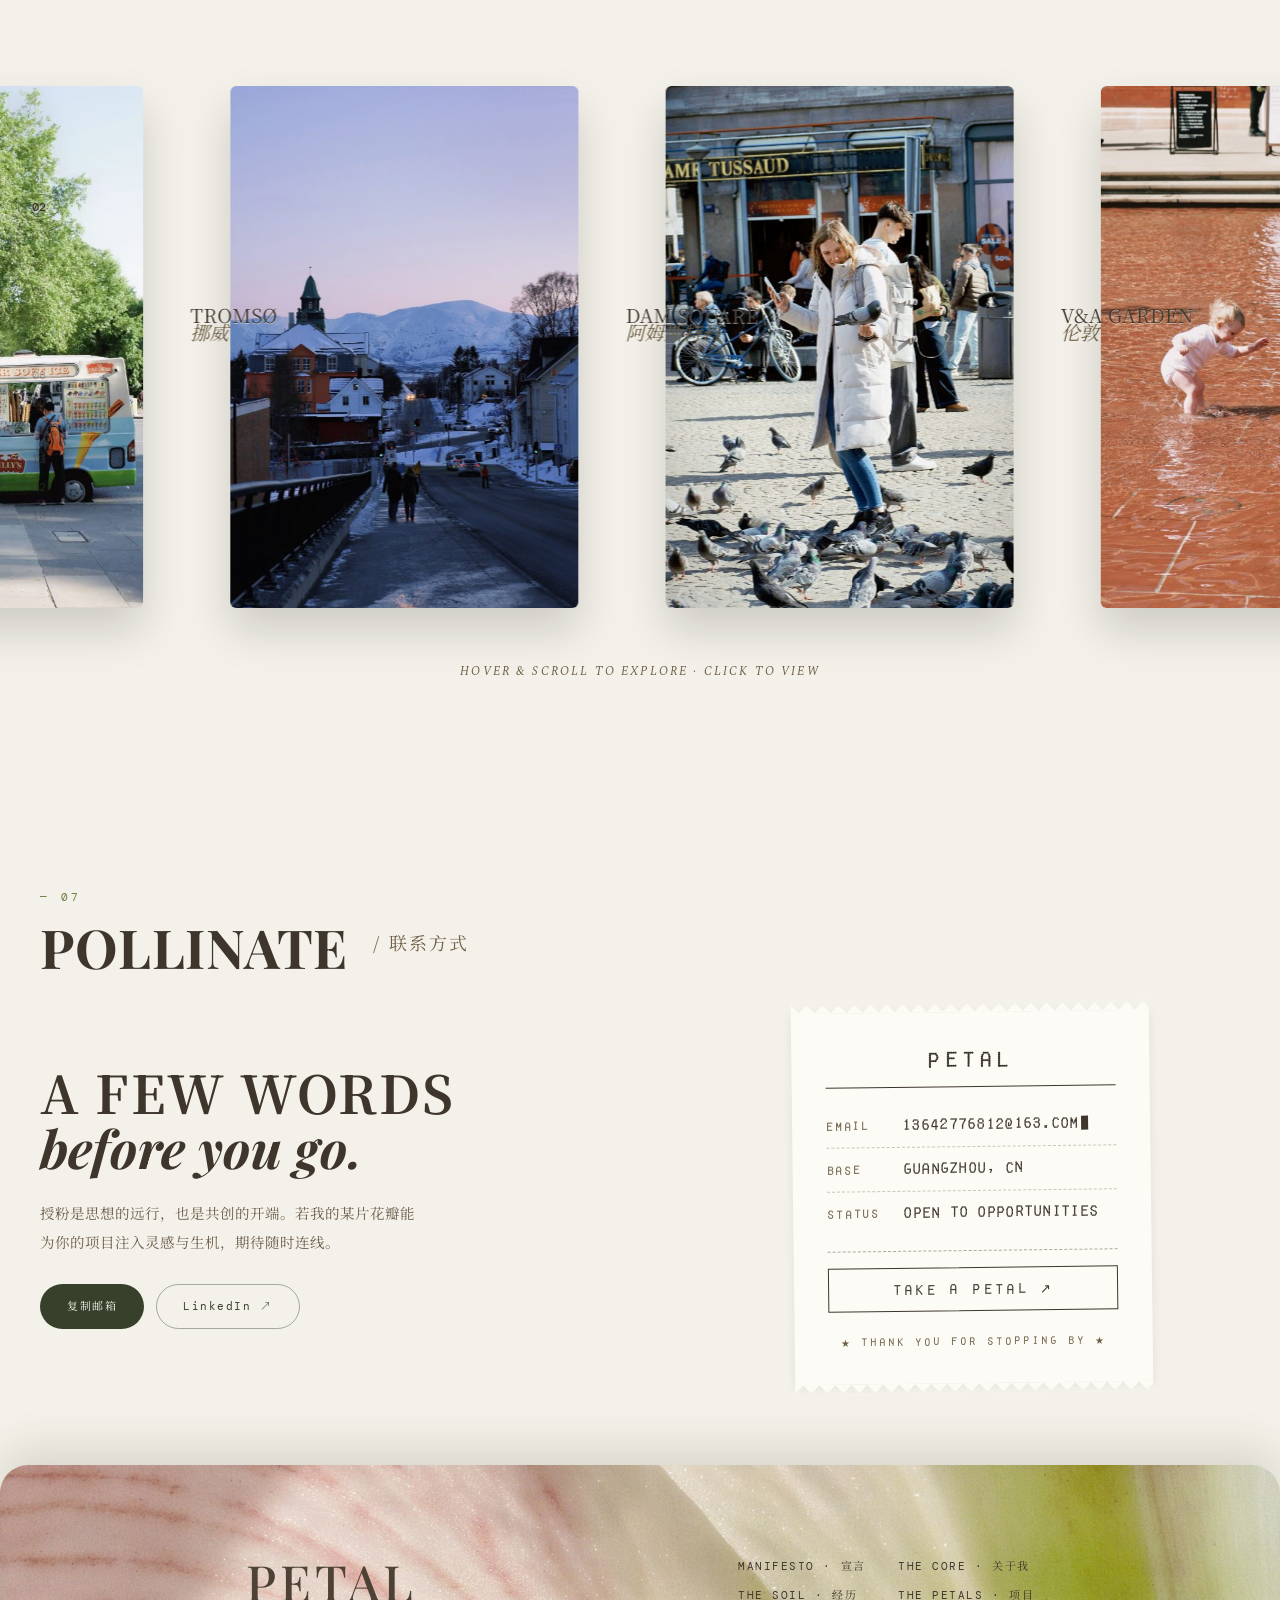
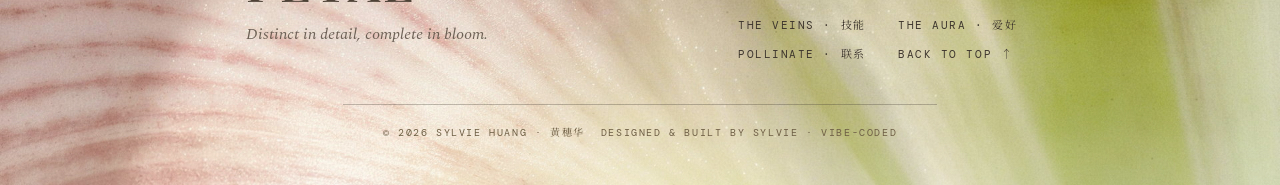
==== commit 3214150f: "按修改文档更新实习经历与项目 04 的文案与数据 实习经历（The Soil）： - 卡01 广州工控：正文改为「参与集团 IP 衍生品矩阵规划…六类场景」，   强调独立完成/独立撰写/独立输出；左" ====
--- a/index.html
+++ b/index.html
@@ -922,9 +922,9 @@
               <div class="soil-id"><span class="dot"></span><span class="mono">Internship 01&ensp;·&ensp;广州工控</span></div>
               <h3 class="soil-title">让世界 500 强的集团 IP，落地成员工日常可用的场景</h3>
               <div class="soil-role">品牌管理与创新工作室 · 实习生</div>
-              <p>主导集团 IP 周边场景化落地，覆盖商务接待、新员工入职等<strong>五大核心场景</strong>；撰写集团<strong>元宇宙展厅数字化可行性报告</strong>，为集团数字化转型梳理落地路径与风险评估；深度参与企业文化节直播策略，实现互动与舞美创新。</p>
+              <p>参与集团 IP 衍生品矩阵规划，覆盖商务接待、新员工入职、节庆礼盒等<strong>六类场景</strong>，<strong>独立完成</strong>「对内员工认同 / 对外商务形象」两类需求的视觉与选品逻辑；<strong>独立撰写</strong>集团元宇宙展厅落地可行性报告，为数字化转型梳理落地路径与风险评估；深度参与企业文化节策略，<strong>独立输出</strong>舞美创新方案。</p>
               <div class="soil-stats">
-                <div class="stat a"><span class="lbl">方案部门采纳率</span><b class="num" data-to="80" data-suf="%">0%</b></div>
+                <div class="stat a"><span class="lbl">使用场景覆盖</span><b class="num" data-to="6" data-suf=" 类">0 类</b></div>
                 <div class="stat b"><span class="lbl">触达员工</span><b class="num" data-to="3000" data-suf="+">0+</b></div>
               </div>
               <div class="main-slide-foot"><span class="main-chip">Branding</span><span class="main-chip">Event Planning</span></div>
@@ -943,9 +943,9 @@
               <div class="soil-id"><span class="dot"></span><span class="mono">Internship 02&ensp;·&ensp;南方日报</span></div>
               <h3 class="soil-title">让大湾区的好内容，被首页看见</h3>
               <div class="soil-role">新媒体 · 实习生</div>
-              <p>参与产出大湾区招商推文与人物专访，<strong>香港设计师专访获南方+ APP 首页重点推荐</strong>。对接粤海集团等核心客户输出商业软文，并搭建周度行业内容洞察可复用 SOP。</p>
+              <p>参与跨部门联合采访，<strong>主笔</strong>大湾区招商推文与人物专访，香港设计师专访获南方+ APP 首页重点推荐；对接粤海集团等核心客户输出商业软文；搭建周度行业内容监测机制。</p>
               <div class="soil-stats">
-                <div class="stat a"><span class="lbl">账号平均阅读量环比提升</span><b class="num" data-to="35" data-suf="%">0%</b></div>
+                <div class="stat a"><span class="lbl">单篇专访阅读（南方+ 首页推荐）</span><b class="num" data-to="3000" data-suf="+">0+</b></div>
                 <div class="stat b"><span class="lbl">爆款案例复盘</span><b class="num" data-to="60" data-suf="+">0+</b></div>
               </div>
               <div class="main-slide-foot"><span class="main-chip">Content</span><span class="main-chip">New Media</span></div>
@@ -964,10 +964,9 @@
               <div class="soil-id"><span class="dot"></span><span class="mono">Internship 03&ensp;·&ensp;广州广电传媒集团</span></div>
               <h3 class="soil-title">把一场城市级赛事的启动仪式，办成传播事件</h3>
               <div class="soil-role">品牌推广 · 实习生</div>
-              <p>统筹「羊城印象」广州国际微电影大赛启动仪式，获多家主流媒体深度报道；重构「潮墟」品牌视频号的直播互动玩法与流程节奏。</p>
+              <p>参与统筹「羊城印象」广州国际微电影大赛启动仪式，<strong>负责现场流程策划方案</strong>，活动获多家主流媒体报道；针对「潮墟」非遗产品视频号直播，指出原流程与带货目标的错位，提出流程调整方案并落地执行。</p>
               <div class="soil-stats">
-                <div class="stat a"><span class="lbl">单场直播在线人数环比增长</span><b class="num" data-to="30" data-suf="%">0%</b></div>
-                <div class="stat b"><span class="lbl">羊城印象微电影大赛</span><b class="num" data-to="10" data-suf="th">0th</b></div>
+                <div class="stat a"><span class="lbl">羊城印象微电影大赛</span><b class="num" data-to="10" data-suf="th">0th</b></div>
               </div>
               <div class="main-slide-foot"><span class="main-chip">Event Marketing</span><span class="main-chip">PR</span></div>
             </div>
@@ -1156,15 +1155,15 @@
         <div class="pj-name">北师香港浸会大学 · 杰出朋辈导师 / 专业学生会成员 · 2022.06 – 2024.06</div>
         <div class="project-grid">
           <div class="project-desc">
-            <p>担任 20 名新生学业导师，策划适应性工作坊，满意度 100%，获评学院年度杰出导师；统筹落地 10 余场百人级大型活动。</p>
+            <p>担任 20 名新生学业导师，策划适应性工作坊，满意度 100%，获评学院年度杰出导师；统筹落地 6 场百人级大型活动。</p>
             <div class="pj-stats">
               <div class="stat a"><span class="lbl">工作坊满意度</span><b class="num" data-to="100" data-suf="%">100%</b></div>
-              <div class="stat b"><span class="lbl">百人级活动统筹场次</span><b class="num" data-to="10" data-suf="+">10+</b></div>
+              <div class="stat b"><span class="lbl">百人级活动统筹场次</span><b class="num" data-to="6">6</b></div>
             </div>
           </div>
           <div class="project-meta-list">
             <div class="meta-row"><label>Role</label><div class="val">Peer Mentor · Student Union</div></div>
-            <div class="meta-row"><label>Scope</label><div class="val">20 名新生 · 10+ 场活动</div></div>
+            <div class="meta-row"><label>Scope</label><div class="val">20 名新生 · 6 场活动</div></div>
             <div class="meta-row"><label>Honour</label><div class="val">学院年度杰出朋辈导师</div></div>
           </div>
         </div>
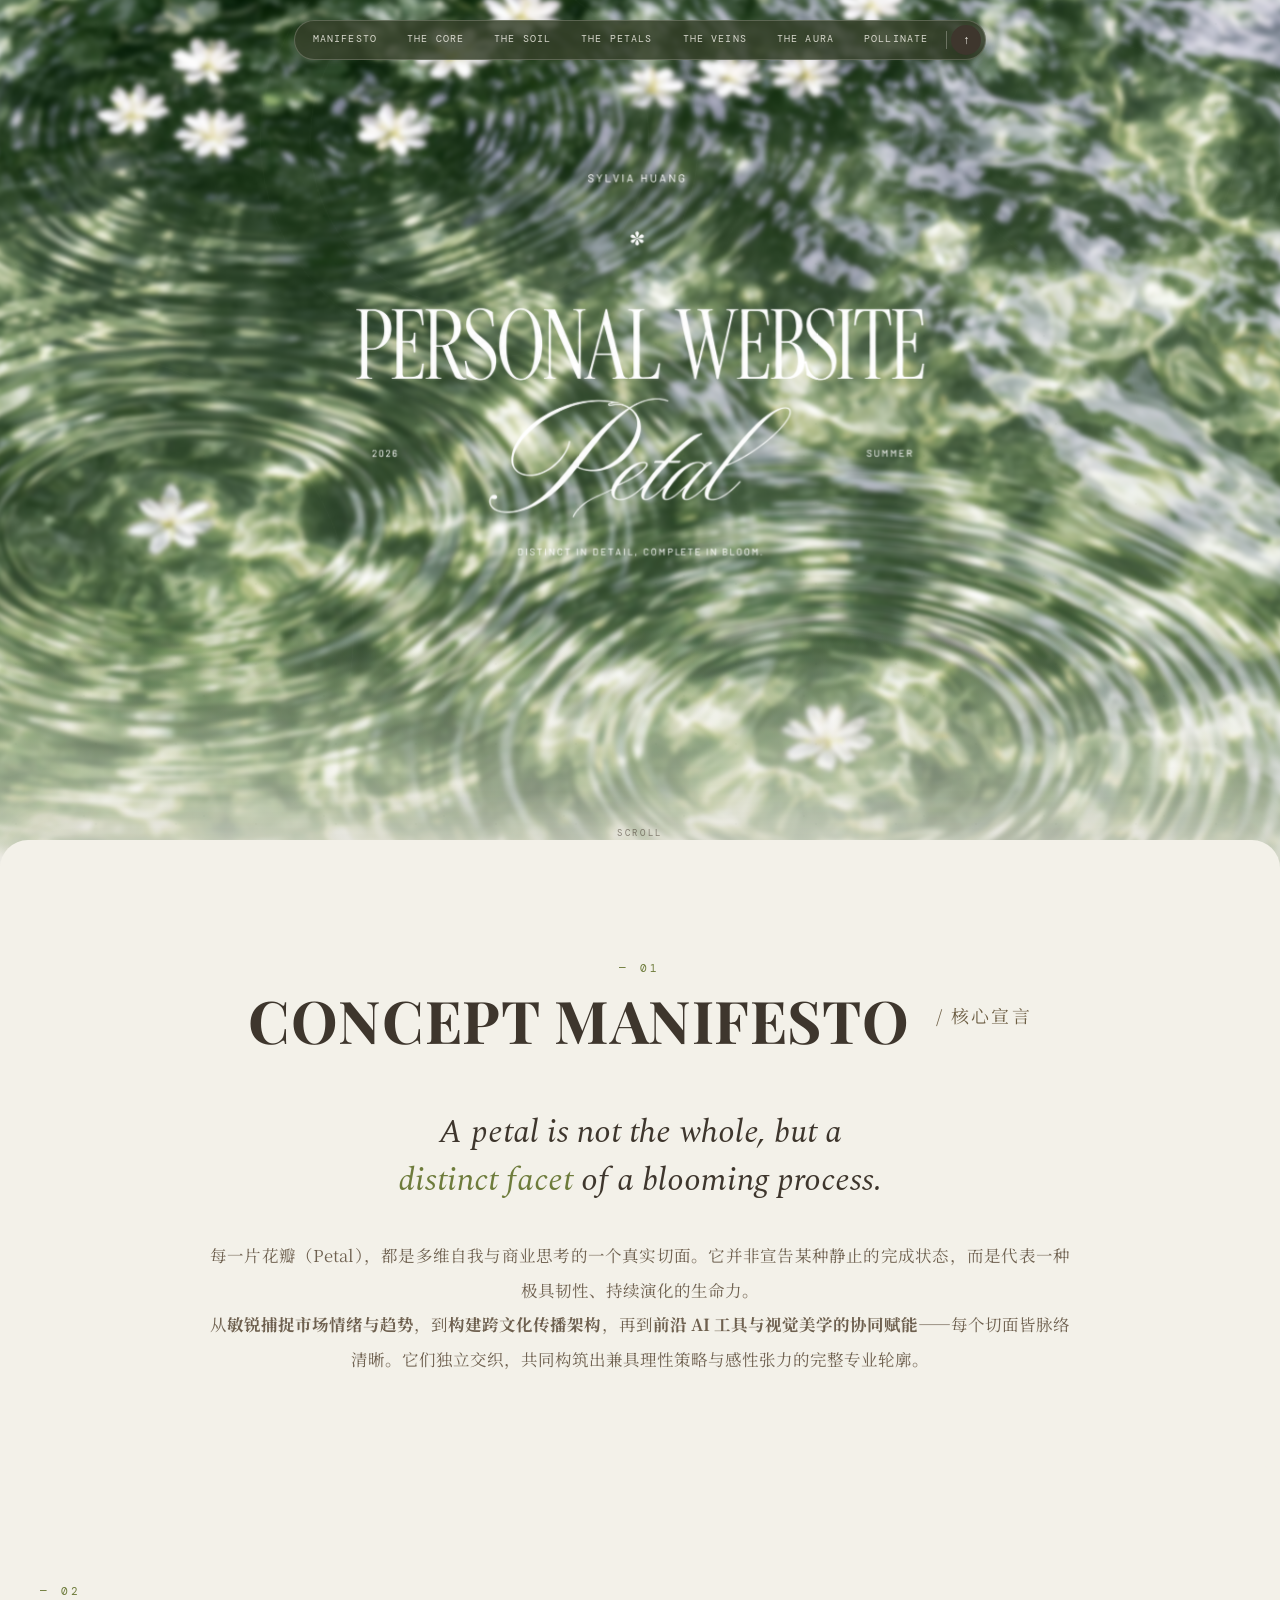
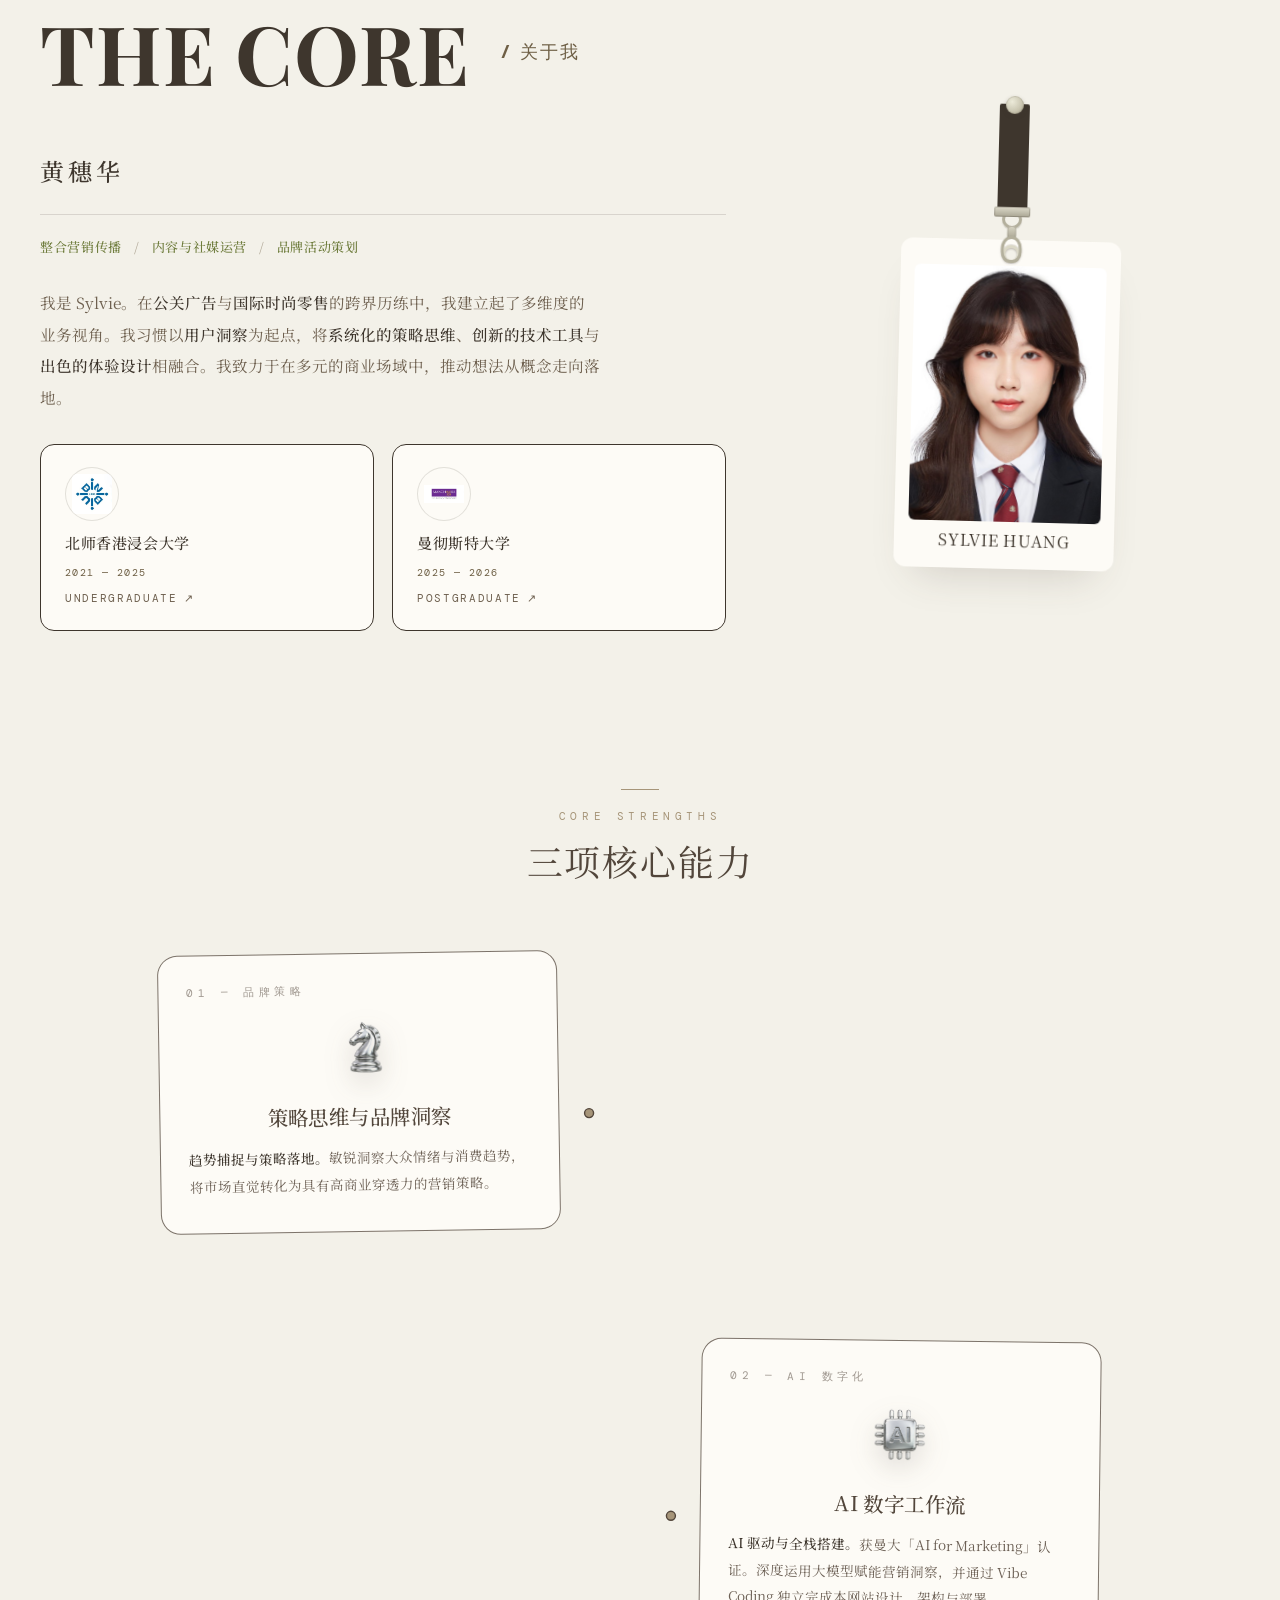
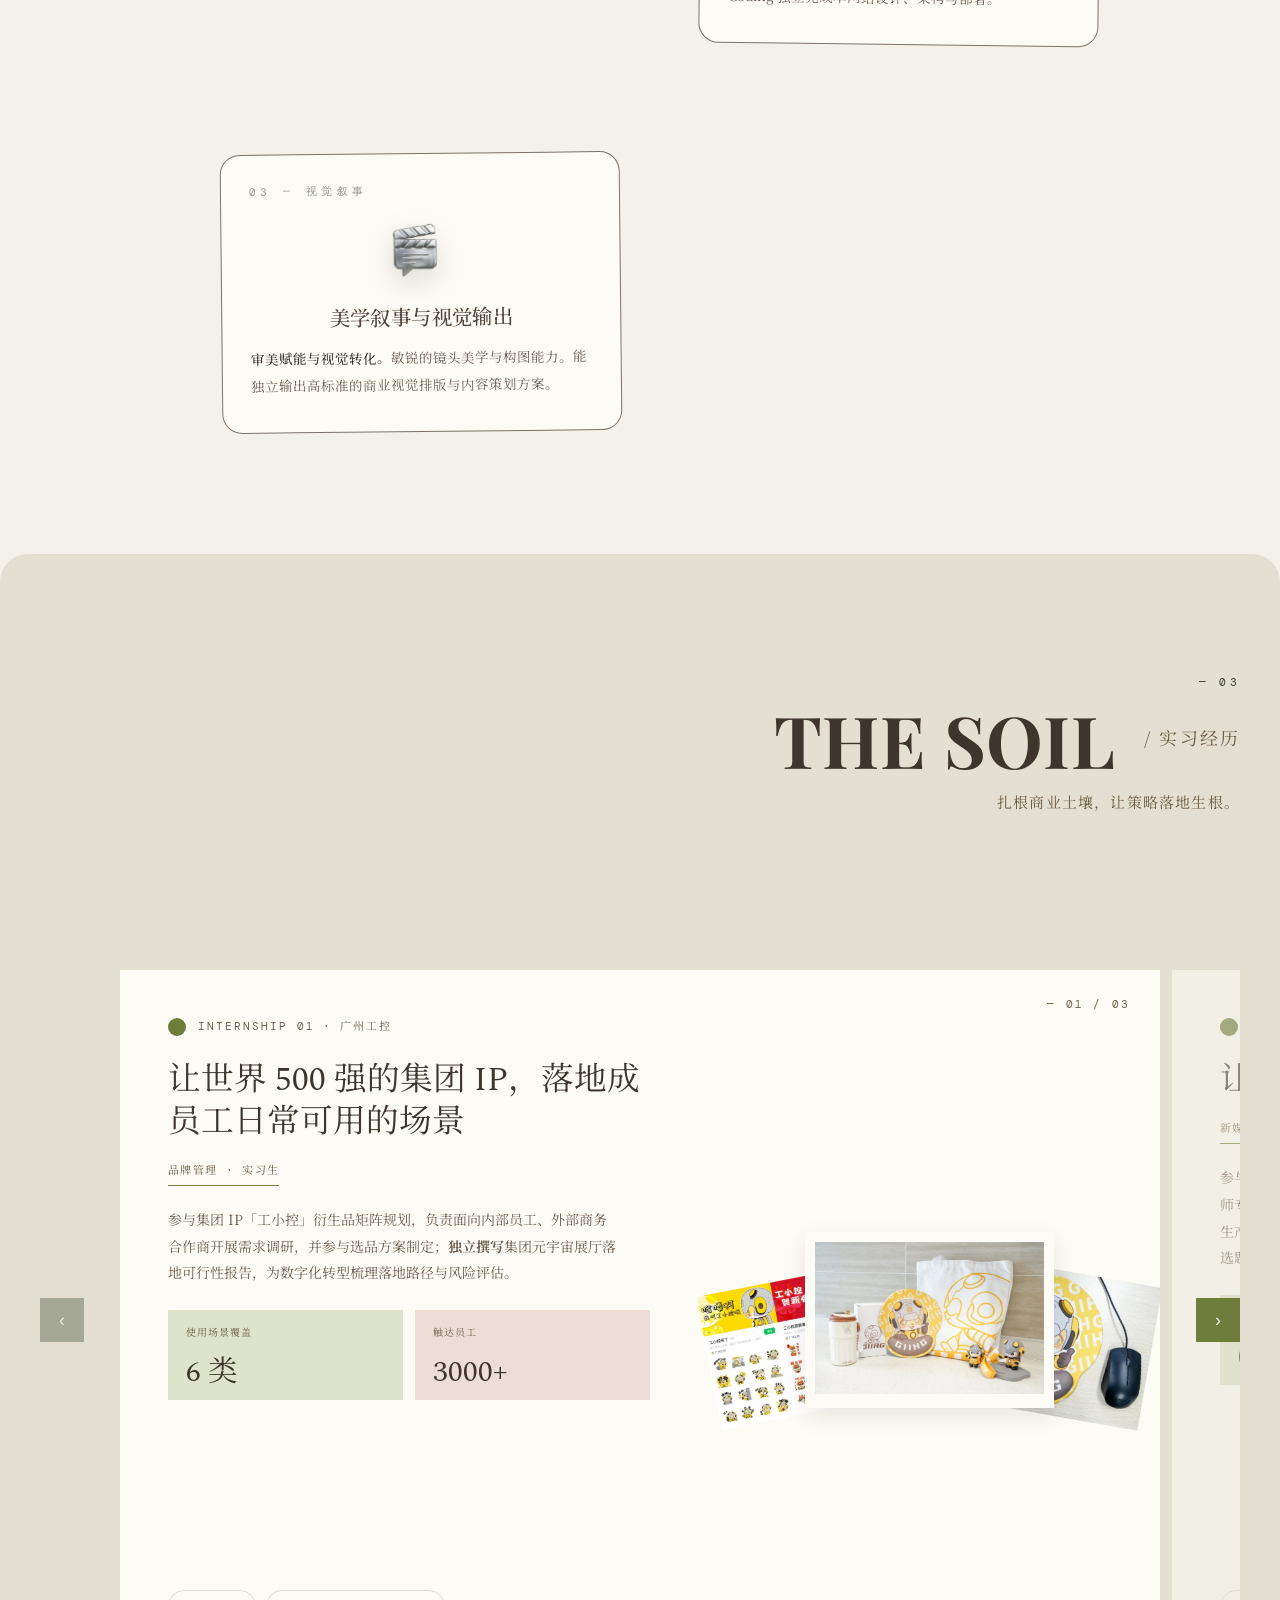
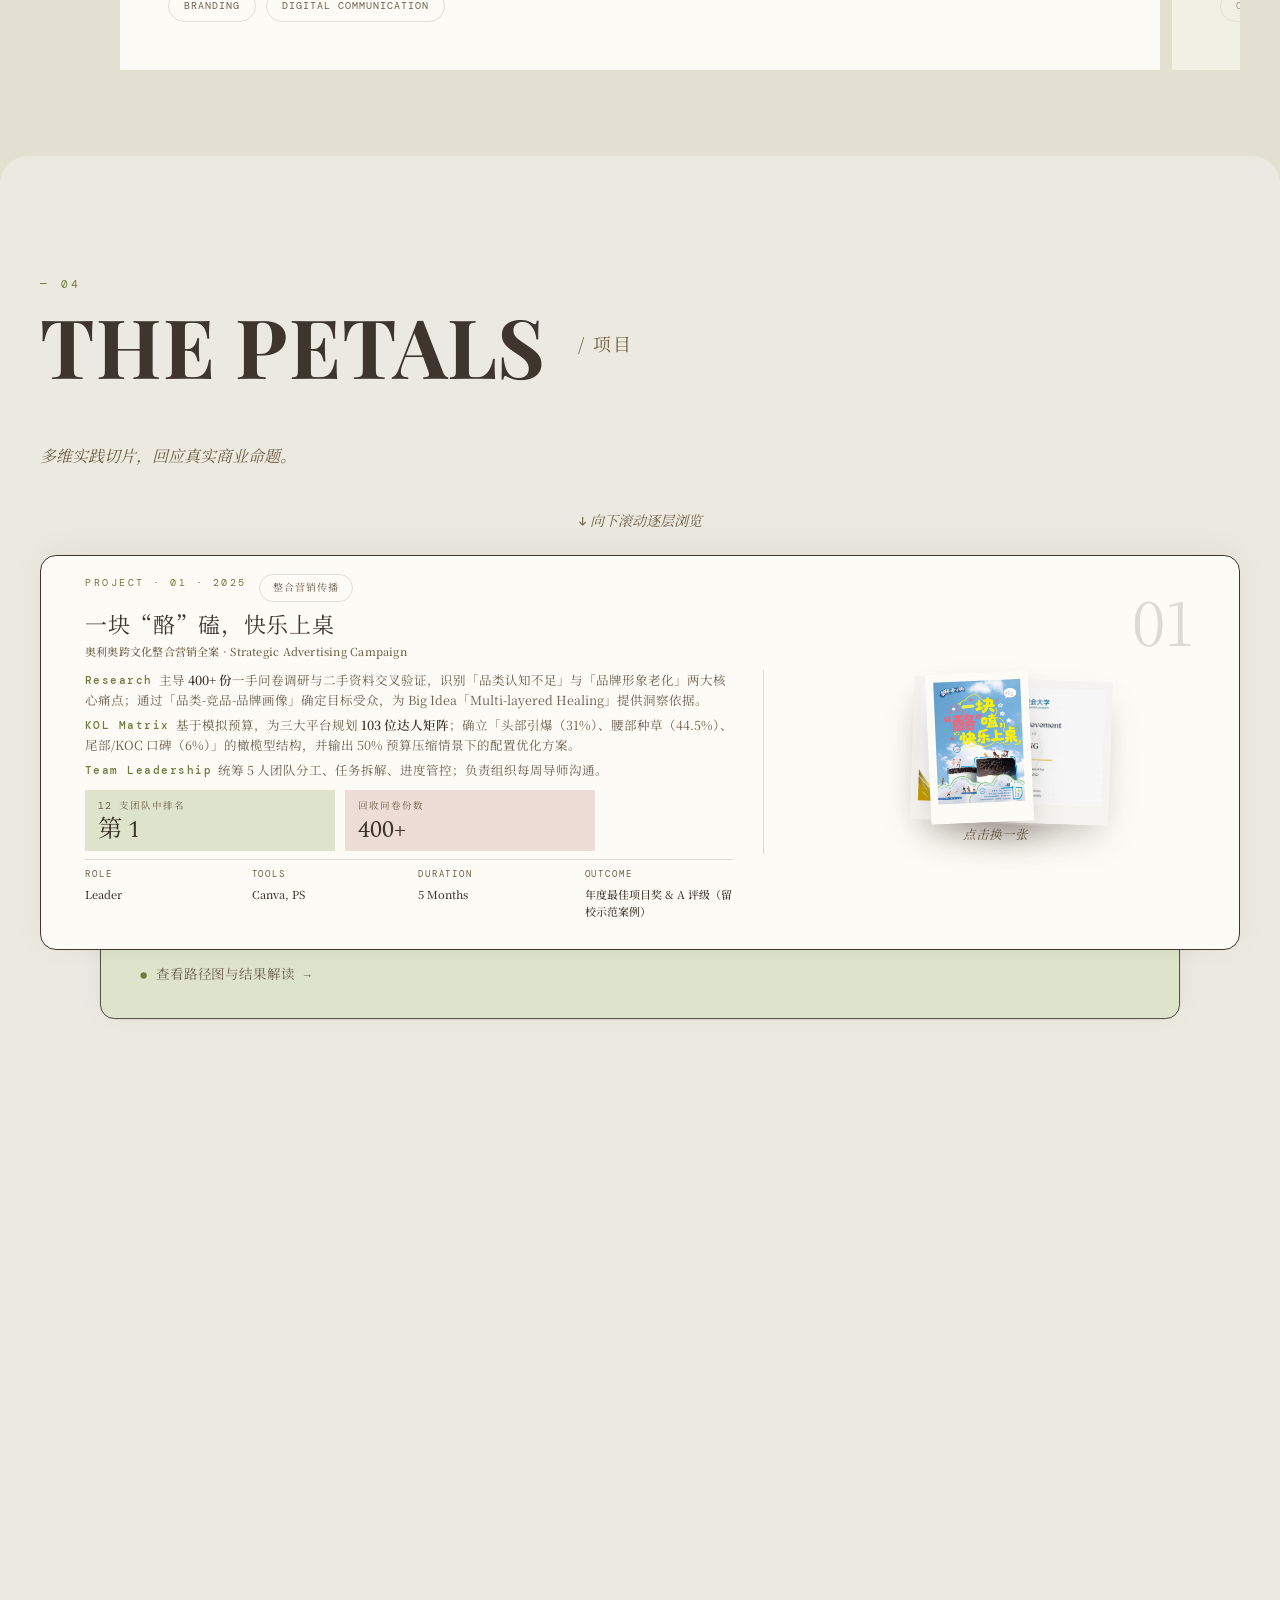
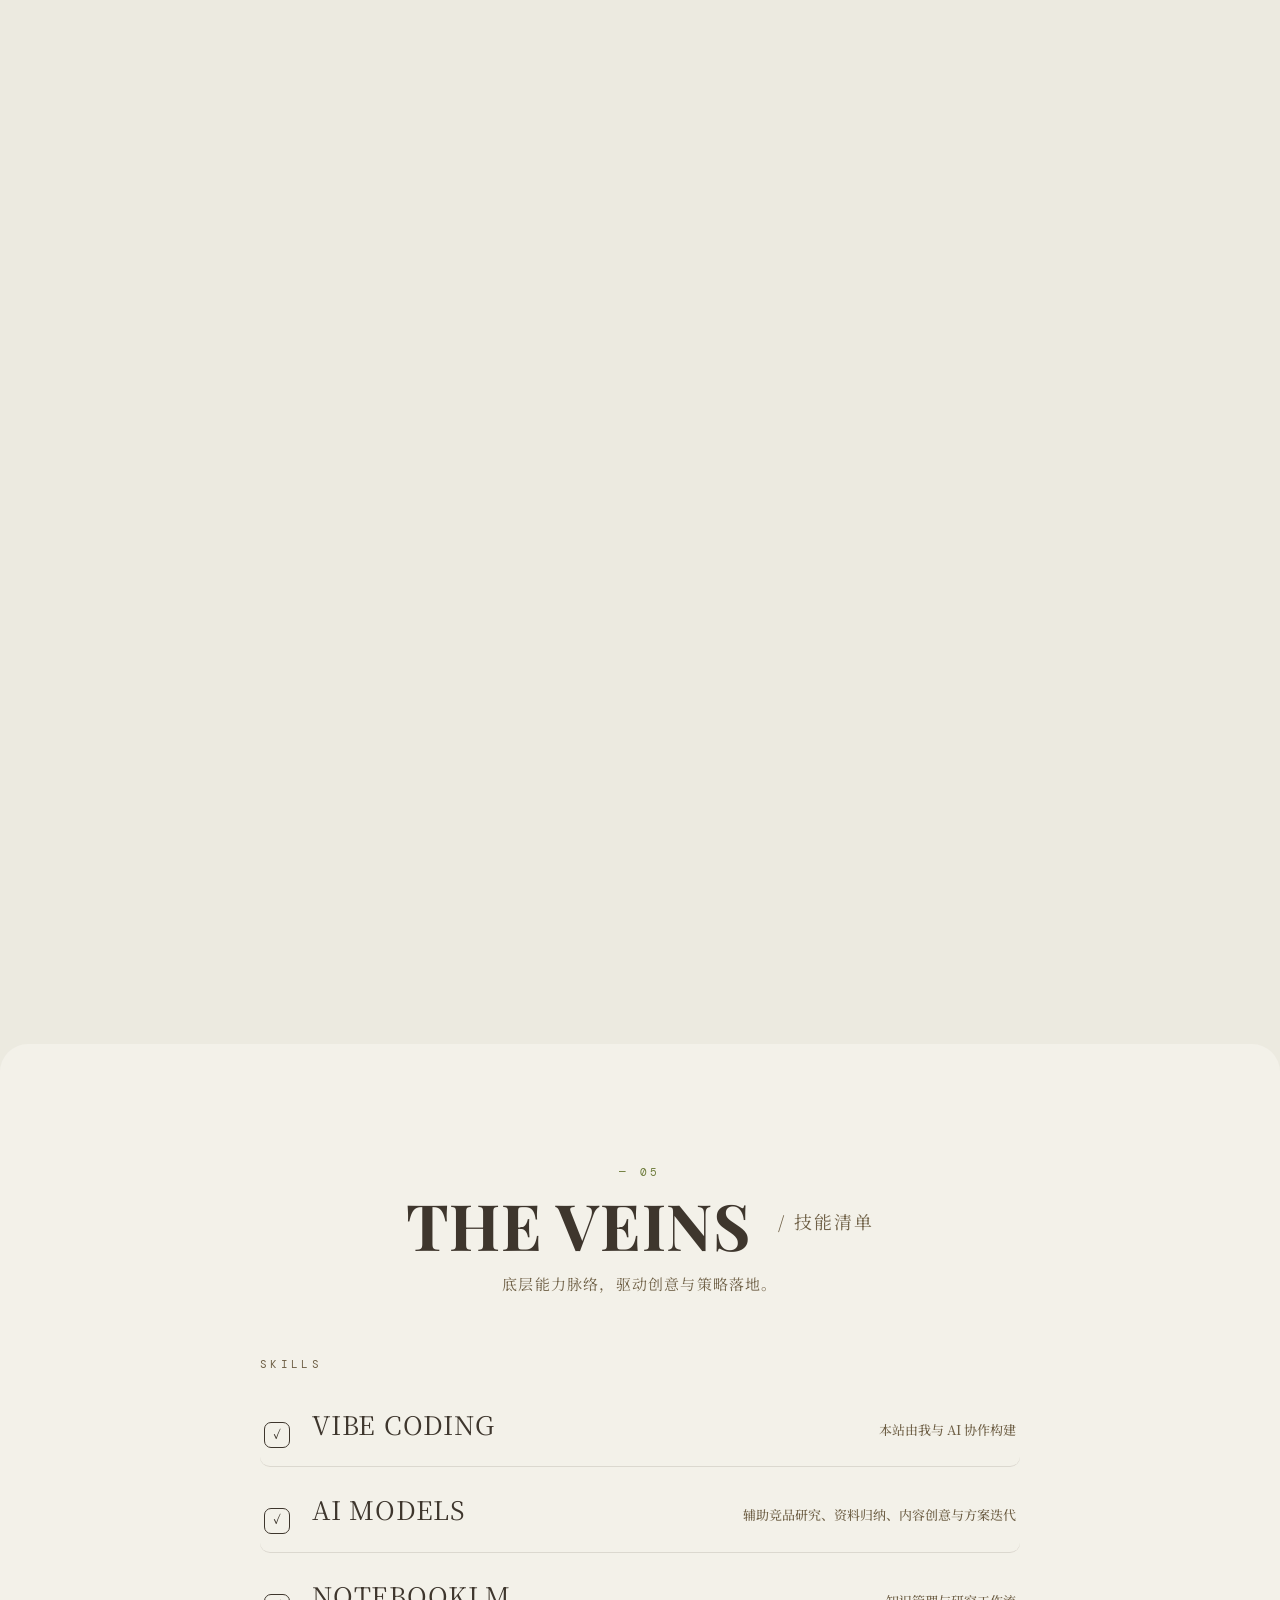
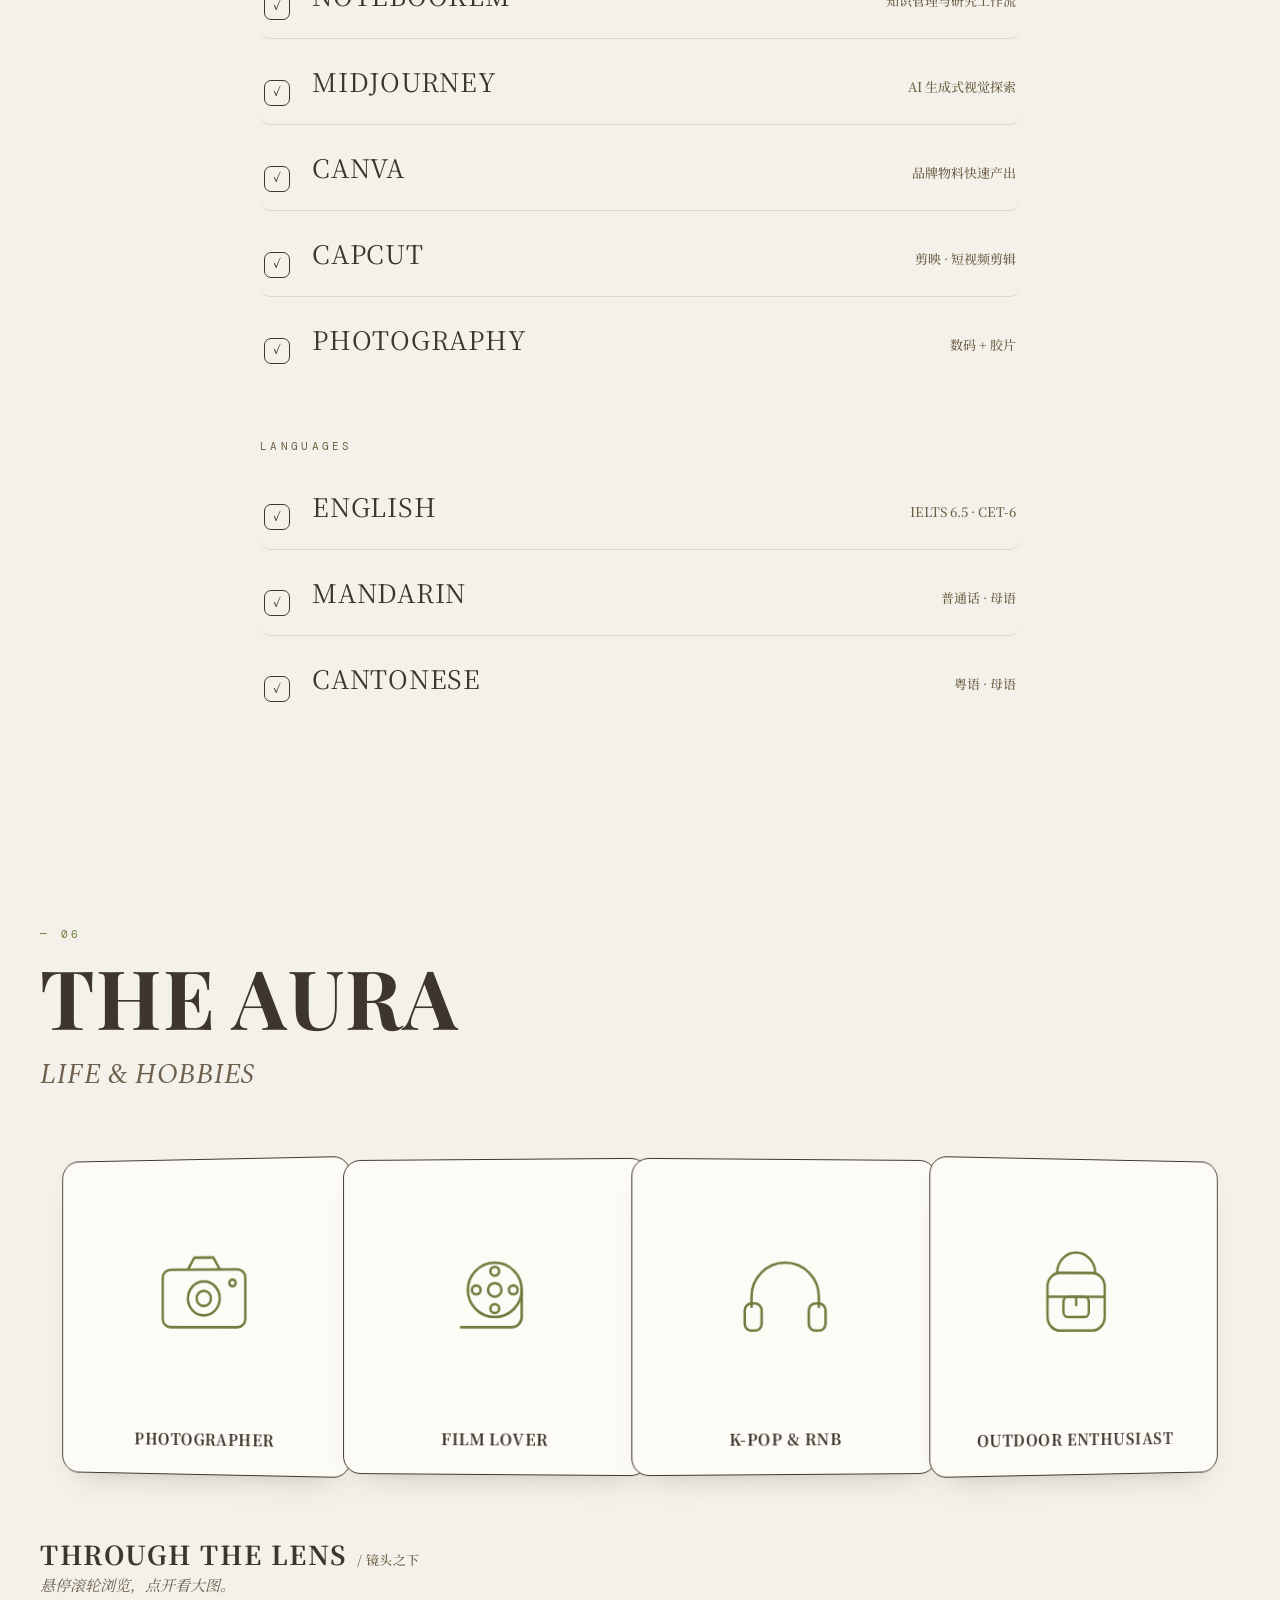
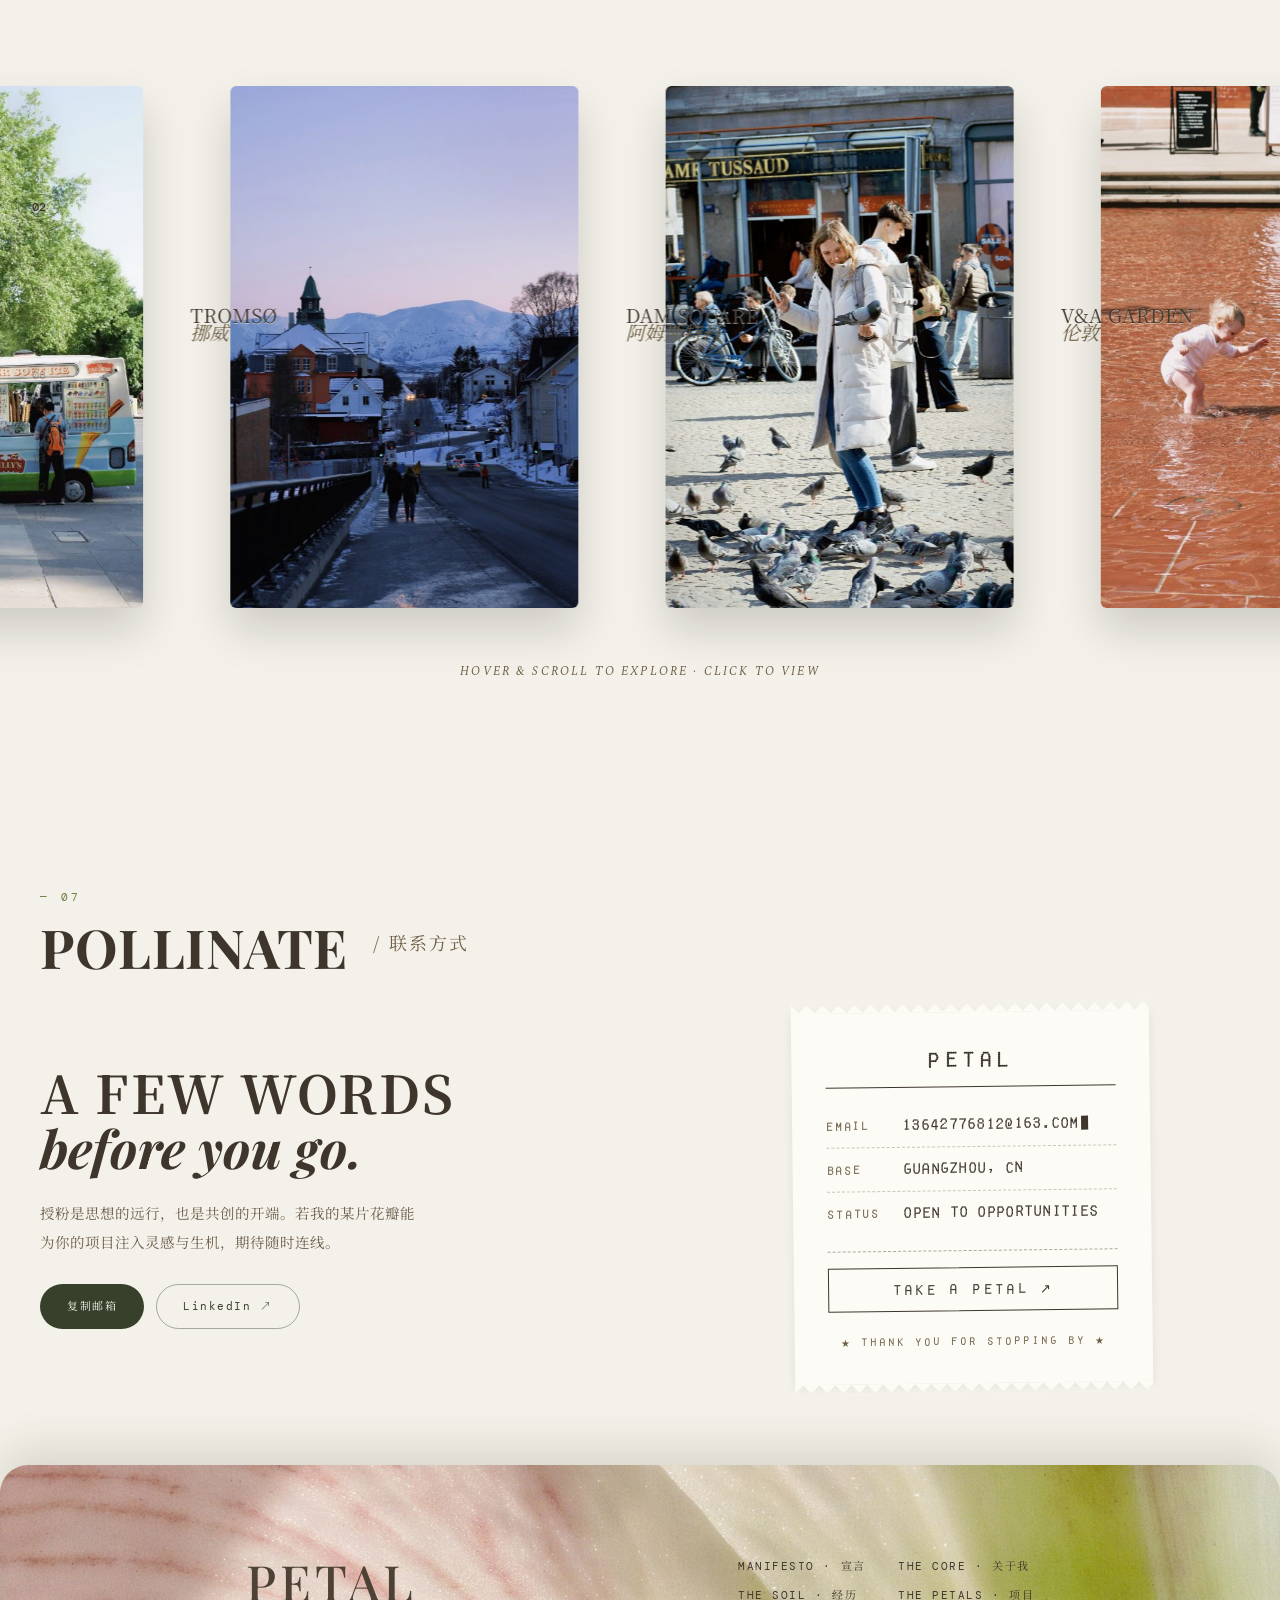
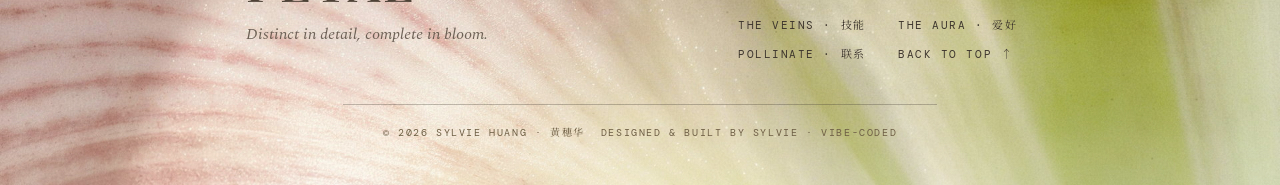
==== commit c2f0b39b: "Update portfolio content and resume" ====
--- a/index.html
+++ b/index.html
@@ -346,6 +346,11 @@
 .soil-fan .side-r { display: none; }
 .soil-fan .side-l { transform: rotate(-2.5deg); }
 .soil-fan .center { transform: rotate(2deg); max-width: none; max-height: none; padding: 6px 6px 10px; }
+.soil-fan.has-side-pair { flex-direction: column; gap: 14px; }
+.soil-fan.has-side-pair img { width: min(86%, 320px); aspect-ratio: 16 / 9; object-fit: cover; }
+.soil-fan.has-side-pair .side-l { transform: rotate(-1.5deg); }
+.soil-fan.has-side-pair .side-r { display: block; transform: rotate(1.5deg); }
+.soil-fan.has-side-pair .center { display: none; }
 .main-slide-visual { min-height: 300px; padding: 10px 24px 40px; }
 .soil-stats { flex-direction: column; }
 .soil-stats .stat { max-width: none; }
@@ -921,19 +926,19 @@
             <div class="main-slide-body">
               <div class="soil-id"><span class="dot"></span><span class="mono">Internship 01&ensp;·&ensp;广州工控</span></div>
               <h3 class="soil-title">让世界 500 强的集团 IP，落地成员工日常可用的场景</h3>
-              <div class="soil-role">品牌管理与创新工作室 · 实习生</div>
-              <p>参与集团 IP 衍生品矩阵规划，覆盖商务接待、新员工入职、节庆礼盒等<strong>六类场景</strong>，<strong>独立完成</strong>「对内员工认同 / 对外商务形象」两类需求的视觉与选品逻辑；<strong>独立撰写</strong>集团元宇宙展厅落地可行性报告，为数字化转型梳理落地路径与风险评估；深度参与企业文化节策略，<strong>独立输出</strong>舞美创新方案。</p>
+              <div class="soil-role">品牌管理 · 实习生</div>
+              <p>参与集团 IP「工小控」衍生品矩阵规划，负责面向内部员工、外部商务合作商开展需求调研，并参与选品方案制定；<strong>独立撰写</strong>集团元宇宙展厅落地可行性报告，为数字化转型梳理落地路径与风险评估。</p>
               <div class="soil-stats">
                 <div class="stat a"><span class="lbl">使用场景覆盖</span><b class="num" data-to="6" data-suf=" 类">0 类</b></div>
                 <div class="stat b"><span class="lbl">触达员工</span><b class="num" data-to="3000" data-suf="+">0+</b></div>
               </div>
-              <div class="main-slide-foot"><span class="main-chip">Branding</span><span class="main-chip">Event Planning</span></div>
+              <div class="main-slide-foot"><span class="main-chip">Branding</span><span class="main-chip">Digital Communication</span></div>
             </div>
             <div class="main-slide-visual">
               <span class="main-index">— 01 / 03</span>
-              <div class="soil-fan">
-                <img class="side-l" src="assets/images/case-gongkong2.webp" alt="GIIHG IP 周边" loading="lazy" />
-                <img class="side-r" src="assets/images/case-gongkong2.webp" alt="" aria-hidden="true" loading="lazy" />
+              <div class="soil-fan has-side-pair">
+                <img class="side-l" src="assets/images/case-gongkong-stickers.png" alt="工小控 IP 表情包与贴纸设计" loading="lazy" />
+                <img class="side-r" src="assets/images/case-gongkong-mousepad.png" alt="工小控 IP 鼠标垫实物" loading="lazy" />
                 <img class="center" src="assets/images/case-gongkong.jpg" alt="广州工控企业文化节" loading="lazy" />
               </div>
             </div>
@@ -943,12 +948,11 @@
               <div class="soil-id"><span class="dot"></span><span class="mono">Internship 02&ensp;·&ensp;南方日报</span></div>
               <h3 class="soil-title">让大湾区的好内容，被首页看见</h3>
               <div class="soil-role">新媒体 · 实习生</div>
-              <p>参与跨部门联合采访，<strong>主笔</strong>大湾区招商推文与人物专访，香港设计师专访获南方+ APP 首页重点推荐；对接粤海集团等核心客户输出商业软文；搭建周度行业内容监测机制。</p>
+              <p>参与跨部门联合采访，主笔人物专访及多篇品牌合作稿件，其中香港设计师专访获<strong>南方+ APP 开屏展示</strong>；对接粤海集团等商业客户，为商业内容生产提供素材支持；迭代周度行业热点监测库，新增舆情案例分析与灵感选题模块，供<strong>5 个核心业务部门</strong>使用。</p>
               <div class="soil-stats">
-                <div class="stat a"><span class="lbl">单篇专访阅读（南方+ 首页推荐）</span><b class="num" data-to="3000" data-suf="+">0+</b></div>
-                <div class="stat b"><span class="lbl">爆款案例复盘</span><b class="num" data-to="60" data-suf="+">0+</b></div>
+                <div class="stat a"><span class="lbl">双平台总阅读量</span><b class="num" data-to="6000" data-suf="+">0+</b></div>
               </div>
-              <div class="main-slide-foot"><span class="main-chip">Content</span><span class="main-chip">New Media</span></div>
+              <div class="main-slide-foot"><span class="main-chip">Copywriting</span><span class="main-chip">Market Research</span></div>
             </div>
             <div class="main-slide-visual">
               <span class="main-index">— 02 / 03</span>
@@ -964,17 +968,17 @@
               <div class="soil-id"><span class="dot"></span><span class="mono">Internship 03&ensp;·&ensp;广州广电传媒集团</span></div>
               <h3 class="soil-title">把一场城市级赛事的启动仪式，办成传播事件</h3>
               <div class="soil-role">品牌推广 · 实习生</div>
-              <p>参与统筹「羊城印象」广州国际微电影大赛启动仪式，<strong>负责现场流程策划方案</strong>，活动获多家主流媒体报道；针对「潮墟」非遗产品视频号直播，指出原流程与带货目标的错位，提出流程调整方案并落地执行。</p>
+              <p>基于业务目标复盘现有直播内容，提出<strong>「文化工艺展示 + 消费场景融合」</strong>的内容迭代方向，形成直播优化提案；参与「羊城印象广州微电影大赛」启动仪式筹备，负责方案梳理、执行细节校对及现场调整；活动获得多家主流媒体公开报道。</p>
               <div class="soil-stats">
                 <div class="stat a"><span class="lbl">羊城印象微电影大赛</span><b class="num" data-to="10" data-suf="th">0th</b></div>
               </div>
-              <div class="main-slide-foot"><span class="main-chip">Event Marketing</span><span class="main-chip">PR</span></div>
+              <div class="main-slide-foot"><span class="main-chip">Live Streaming</span><span class="main-chip">Event Planning &amp; Execution</span></div>
             </div>
             <div class="main-slide-visual">
               <span class="main-index">— 03 / 03</span>
-              <div class="soil-fan">
-                <img class="side-l" src="assets/images/case-gztv2.webp" alt="颁奖仪式" loading="lazy" />
-                <img class="side-r" src="assets/images/case-gztv2.webp" alt="" aria-hidden="true" loading="lazy" />
+              <div class="soil-fan has-side-pair">
+                <img class="side-l" src="assets/images/case-gztv-craft.png" alt="潮墟非遗产品展示" loading="lazy" />
+                <img class="side-r" src="assets/images/case-gztv-exhibition.png" alt="潮墟非遗文创展位" loading="lazy" />
                 <img class="center" src="assets/images/case-gztv.jpg" alt="羊城印象微电影大赛" loading="lazy" />
               </div>
             </div>
@@ -1004,16 +1008,16 @@
         <div class="pj-name">奥利奥跨文化整合营销全案 · Strategic Advertising Campaign</div>
         <div class="project-grid">
           <div class="project-desc">
-            <p class="pj-lede"><b>洞察</b>针对奥利奥在华「经典但传统」的品牌认知与 18–30 岁核心女性群体渗透饱和，回收 <strong>400+ 份问卷</strong>，识别出受众「情感补偿」高于「生理饱腹」的深层动机。</p>
-            <p class="pj-lede"><b>策略</b>将核心定位为<strong>「情绪疗愈 + 轻社交仪式感」</strong>，为视觉审美与媒介选择提供底层逻辑支撑。</p>
-            <p class="pj-lede"><b>执行</b>独立规划「蓄水—引爆—长尾」三阶段全链路传播策略，构建分层 KOL/KOC 矩阵，创新引入 ASMR 沉浸式感官营销，并配合明星直播间流量转化逻辑，完成从社交声量到消费心智的闭环。</p>
+            <p class="pj-lede"><b>Research</b>主导 <strong>400+ 份</strong>一手问卷调研与二手资料交叉验证，识别「品类认知不足」与「品牌形象老化」两大核心痛点；通过「品类-竞品-品牌画像」确定目标受众，为 Big Idea「Multi-layered Healing」提供洞察依据。</p>
+            <p class="pj-lede"><b>KOL Matrix</b>基于模拟预算，为三大平台规划 <strong>103 位达人矩阵</strong>；确立「头部引爆（31%）、腰部种草（44.5%）、尾部/KOC 口碑（6%）」的橄榄型结构，并输出 50% 预算压缩情景下的配置优化方案。</p>
+            <p class="pj-lede"><b>Team Leadership</b>统筹 5 人团队分工、任务拆解、进度管控；负责组织每周导师沟通。</p>
             <div class="pj-stats">
               <div class="stat a"><span class="lbl">12 支团队中排名</span><b class="num">第 1</b></div>
               <div class="stat b"><span class="lbl">回收问卷份数</span><b class="num" data-to="400" data-suf="+">400+</b></div>
             </div>
             <div class="project-facts">
               <div><label>Role</label><div class="fval">Leader</div></div>
-              <div><label>Tools</label><div class="fval">SPSS（数据分析）, Canva, PS</div></div>
+              <div><label>Tools</label><div class="fval">Canva, PS</div></div>
               <div><label>Duration</label><div class="fval">5 Months</div></div>
               <div><label>Outcome</label><div class="fval">年度最佳项目奖 &amp; A 评级（留校示范案例）</div></div>
             </div>
@@ -1032,12 +1036,13 @@
       <article class="pstack-card">
         <span class="pstack-bignum">02</span>
         <div class="pj-head"><div class="project-tag">PROJECT · 02 · ONGOING</div><span class="pcap-chip">内容与社媒运营</span></div>
-        <h3>零起点账号，单篇收获 1.4 万浏览</h3>
-        <div class="pj-name">视觉与文字的创作练习 · 个人社媒图文孵化 · Photography &amp; Copywriting</div>
+        <h3>「交换世界计划」：个人内容账号的从 0 到 1 探索</h3>
+        <div class="pj-name">Photography &amp; Content Creation</div>
         <div class="project-grid">
           <div class="project-desc">
-            <p>独立运营个人图文自媒体 3 个月，作为视觉记录与审美表达的载体，持续产出不同地域的人文图文摄影内容。</p>
-            <p><strong>核心能力体现：</strong>擅长基于不同社媒生态，用文案辅助视觉叙事。将个人审美转化为具备吸引力的社媒图文资产。</p>
+            <p class="pj-lede"><b>Position</b>独立运营个人内容账号，明确账号定位与受众。以旅行摄影为载体，探索城市文化、社会观察与生活方式议题，完成从选题策划、视觉制作到文案输出的全流程闭环。</p>
+            <p class="pj-lede"><b>Content</b>策划「交换世界计划」系列，探索将目的地素材从传统旅行记录，转化为「场景观察—议题提炼—视觉叙事—观点表达」的深度内容结构，逐步沉淀具有个人辨识度的内容风格。</p>
+            <p class="pj-lede"><b>Data Review</b>保持内容敏感度，基于数据反馈进行选题复盘与迭代。</p>
             <div class="pj-stats">
               <div class="stat a"><span class="lbl">单篇最高浏览</span><b class="num" data-to="1.4" data-dec="1" data-suf="万+">1.4万+</b></div>
               <div class="stat b"><span class="lbl">单篇最高点赞</span><b class="num" data-to="1200" data-suf="+">1200+</b></div>
@@ -1056,7 +1061,7 @@
           </div>
           <div class="project-meta-list">
             <div class="meta-row"><label>Role</label><div class="val">Content Creator</div></div>
-            <div class="meta-row"><label>Core Skills</label><div class="val">Photography, Copywriting</div></div>
+            <div class="meta-row"><label>Core Skills</label><div class="val">Visual Storytelling, Content Strategy<br />Photography, Copywriting</div></div>
           </div>
         </div>
       </article>
@@ -1151,19 +1156,17 @@
       <article class="pstack-card pstack-card--compact">
         <span class="pstack-bignum">04</span>
         <div class="pj-head"><div class="project-tag">PROJECT · 04 · 2022–2024</div><span class="pcap-chip">品牌活动策划</span></div>
-        <h3>十余场百人级活动的统筹执行与朋辈导师实践</h3>
-        <div class="pj-name">北师香港浸会大学 · 杰出朋辈导师 / 专业学生会成员 · 2022.06 – 2024.06</div>
+        <h3>50 名新生的朋辈导师：适应性工作坊策划与落地</h3>
+        <div class="pj-name">北师香港浸会大学 · 杰出朋辈导师 · 2022.06 – 2024.06</div>
         <div class="project-grid">
           <div class="project-desc">
-            <p>担任 20 名新生学业导师，策划适应性工作坊，满意度 100%，获评学院年度杰出导师；统筹落地 6 场百人级大型活动。</p>
+            <p>担任 50 名新生的朋辈导师，主导策划新生适应性工作坊，定期开展活动与教授交流会，并围绕专业问题提供引导与支持。</p>
             <div class="pj-stats">
               <div class="stat a"><span class="lbl">工作坊满意度</span><b class="num" data-to="100" data-suf="%">100%</b></div>
-              <div class="stat b"><span class="lbl">百人级活动统筹场次</span><b class="num" data-to="6">6</b></div>
             </div>
           </div>
           <div class="project-meta-list">
-            <div class="meta-row"><label>Role</label><div class="val">Peer Mentor · Student Union</div></div>
-            <div class="meta-row"><label>Scope</label><div class="val">20 名新生 · 6 场活动</div></div>
+            <div class="meta-row"><label>Role</label><div class="val">Peer Mentor</div></div>
             <div class="meta-row"><label>Honour</label><div class="val">学院年度杰出朋辈导师</div></div>
           </div>
         </div>
@@ -1185,7 +1188,7 @@
       <div class="check-group">
         <div class="check-group-label">Skills</div>
         <div class="check-item"><span class="check-box">✓</span><span class="check-name">Vibe Coding</span><span class="check-note">本站由我与 AI 协作构建</span></div>
-        <div class="check-item"><span class="check-box">✓</span><span class="check-name">AI Models</span><span class="check-note">Claude · Gemini · ChatGPT 商业洞察应用</span></div>
+        <div class="check-item"><span class="check-box">✓</span><span class="check-name">AI Models</span><span class="check-note">辅助竞品研究、资料归纳、内容创意与方案迭代</span></div>
         <div class="check-item"><span class="check-box">✓</span><span class="check-name">NotebookLM</span><span class="check-note">知识管理与研究工作流</span></div>
         <div class="check-item"><span class="check-box">✓</span><span class="check-name">Midjourney</span><span class="check-note">AI 生成式视觉探索</span></div>
         <div class="check-item"><span class="check-box">✓</span><span class="check-name">Canva</span><span class="check-note">品牌物料快速产出</span></div>
@@ -1304,7 +1307,7 @@
           </div>
           <div class="r-rule dashed"></div>
           <div class="tw-bottom">
-            <a class="tw-btn" id="twBtn" href="https://docs.google.com/document/d/1nPMmJDUSJREGs8Lh94sg7nsBAPrXaIEr/edit?usp=sharing&amp;ouid=102384914108925413369&amp;rtpof=true&amp;sd=true" target="_blank" rel="noopener">Take a Petal ↗</a>
+            <a class="tw-btn" id="twBtn" href="assets/files/Huang-Suihua-Resume.pdf" target="_blank" rel="noopener">Take a Petal ↗</a>
             <div class="r-thanks">★ Thank you for stopping by ★</div>
           </div>
         </div>
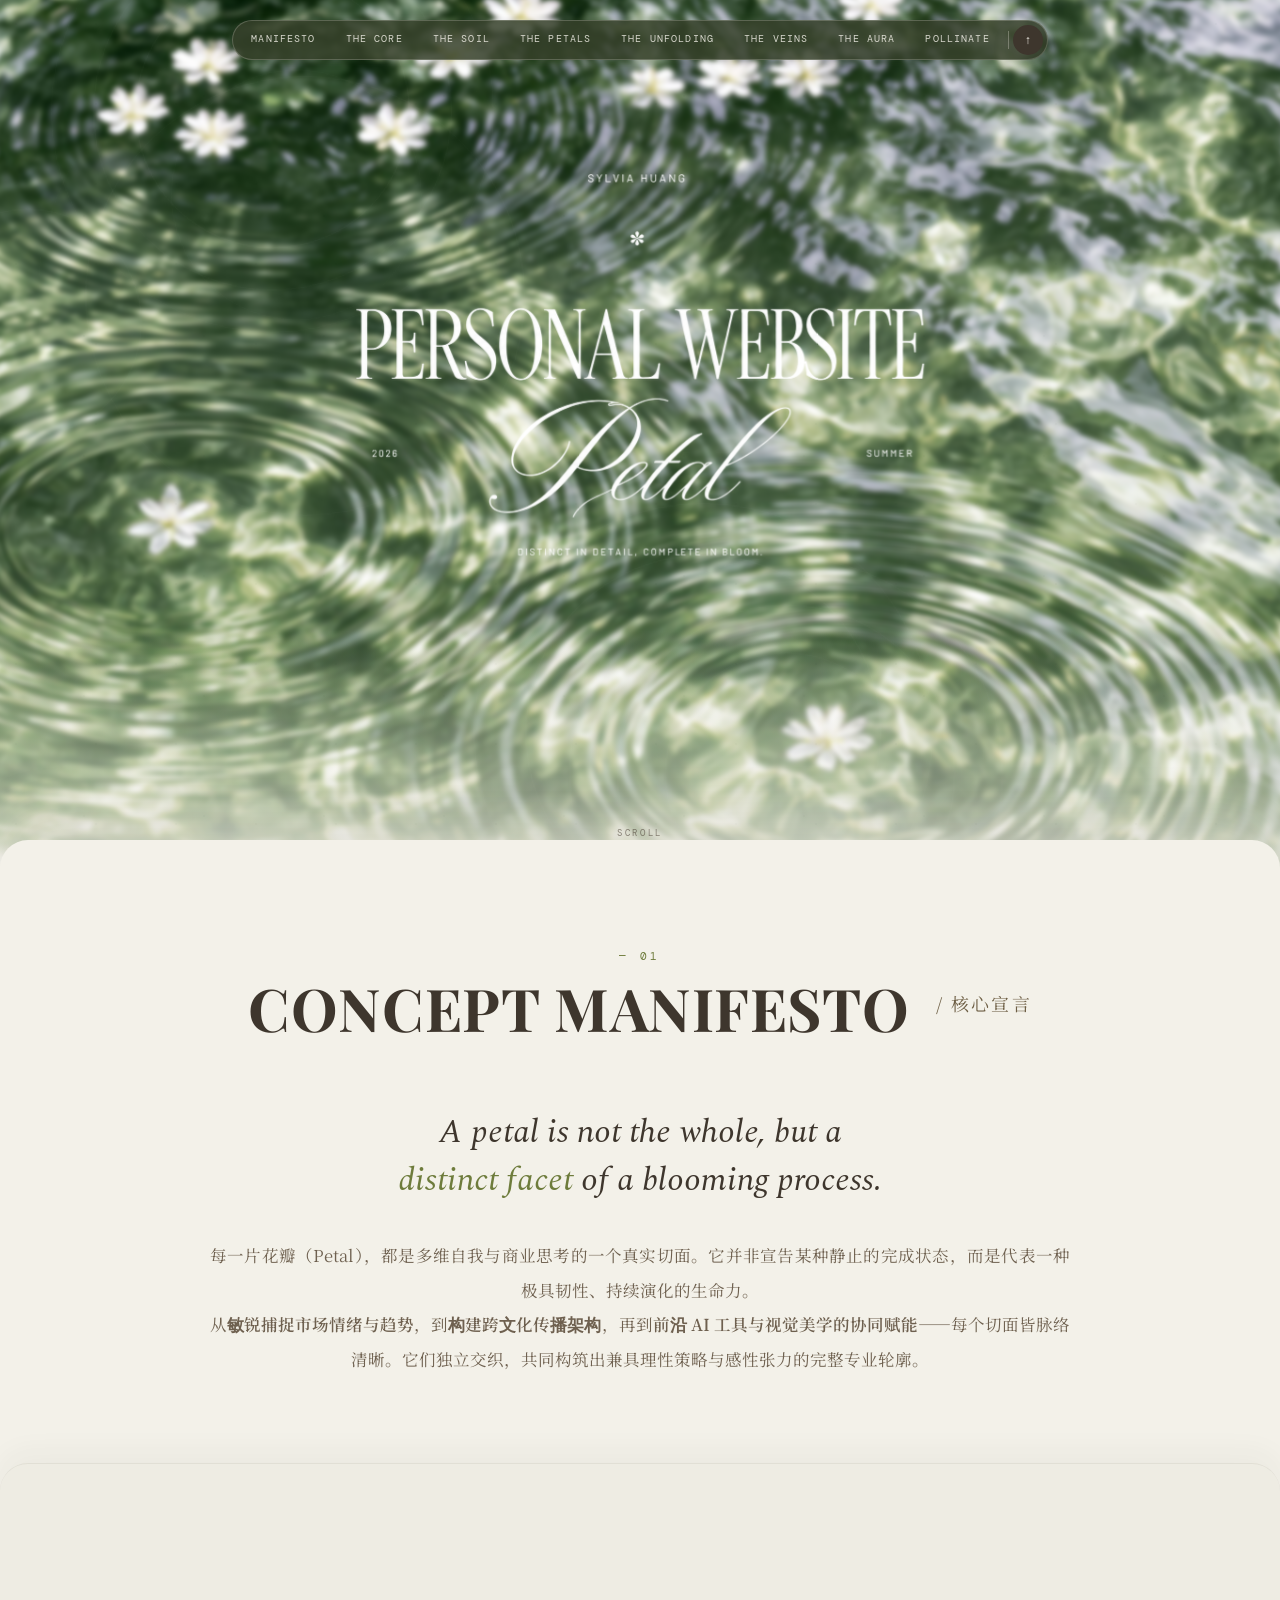
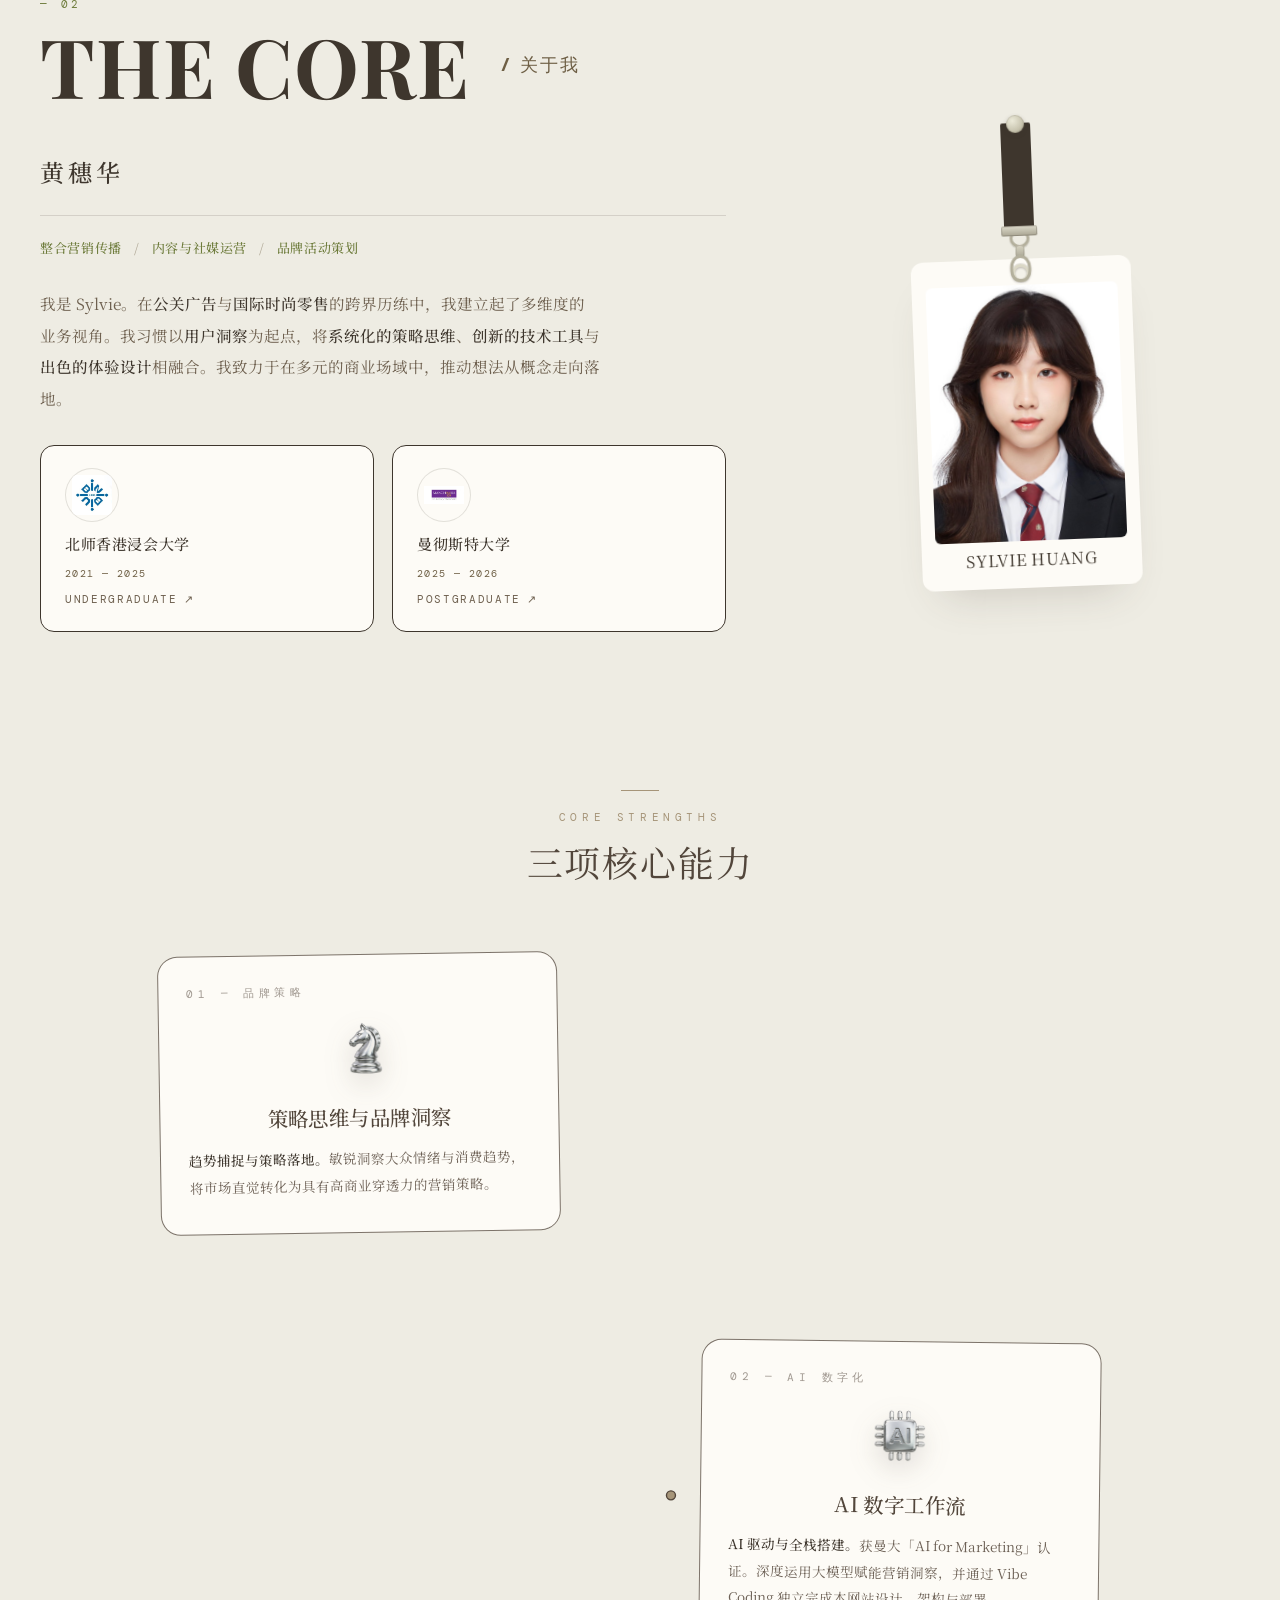
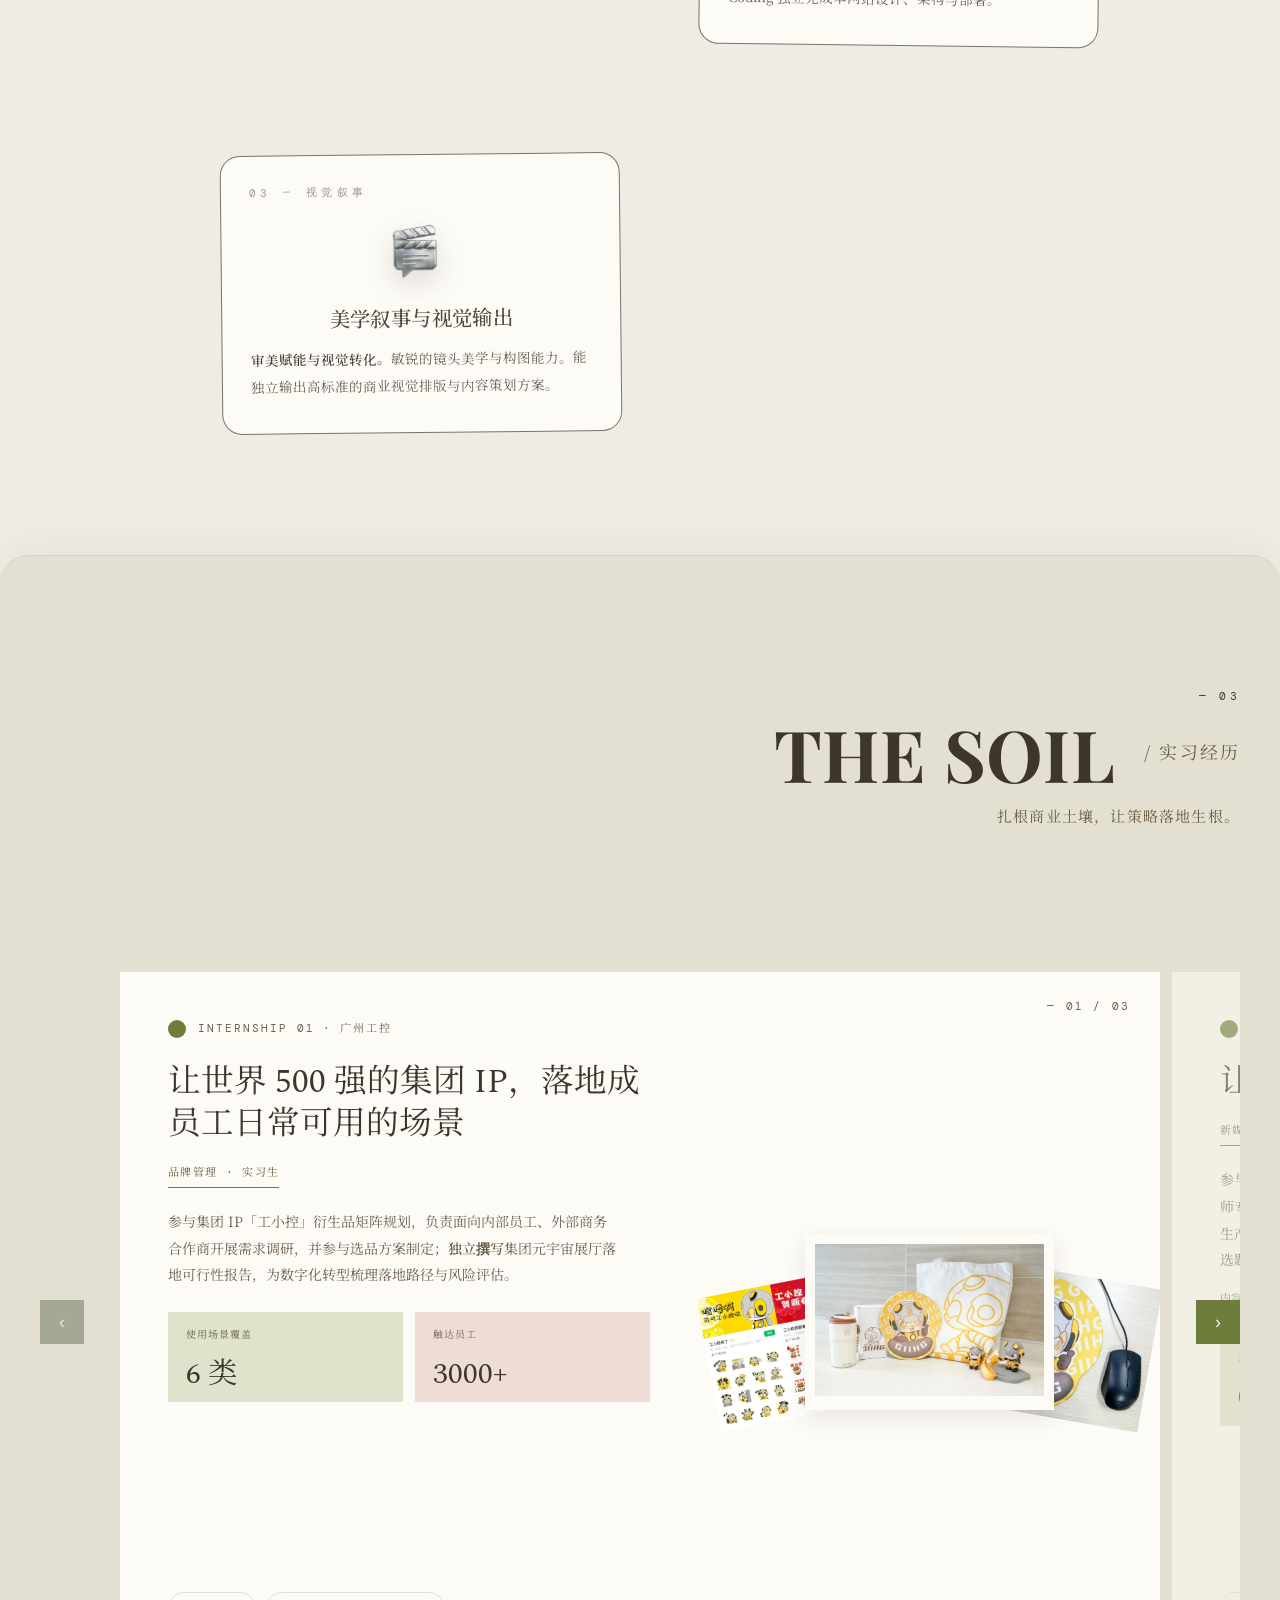
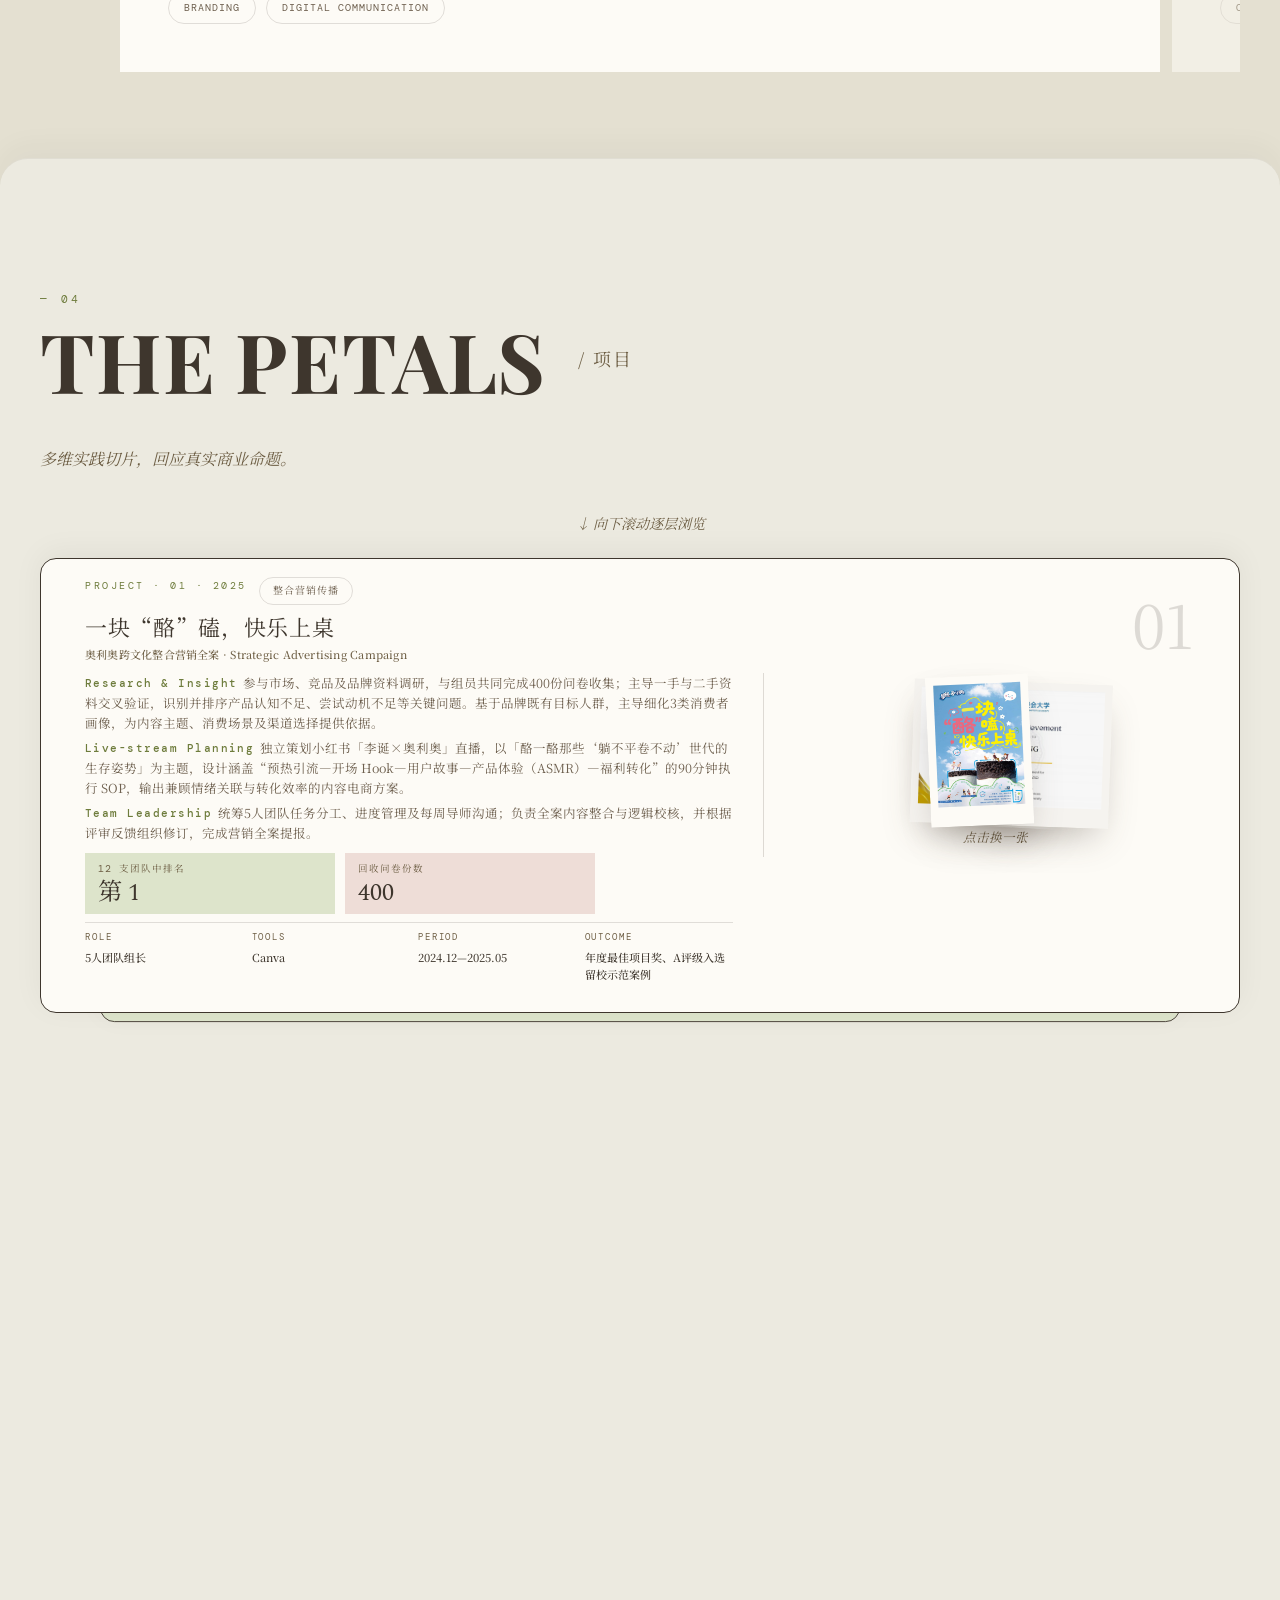
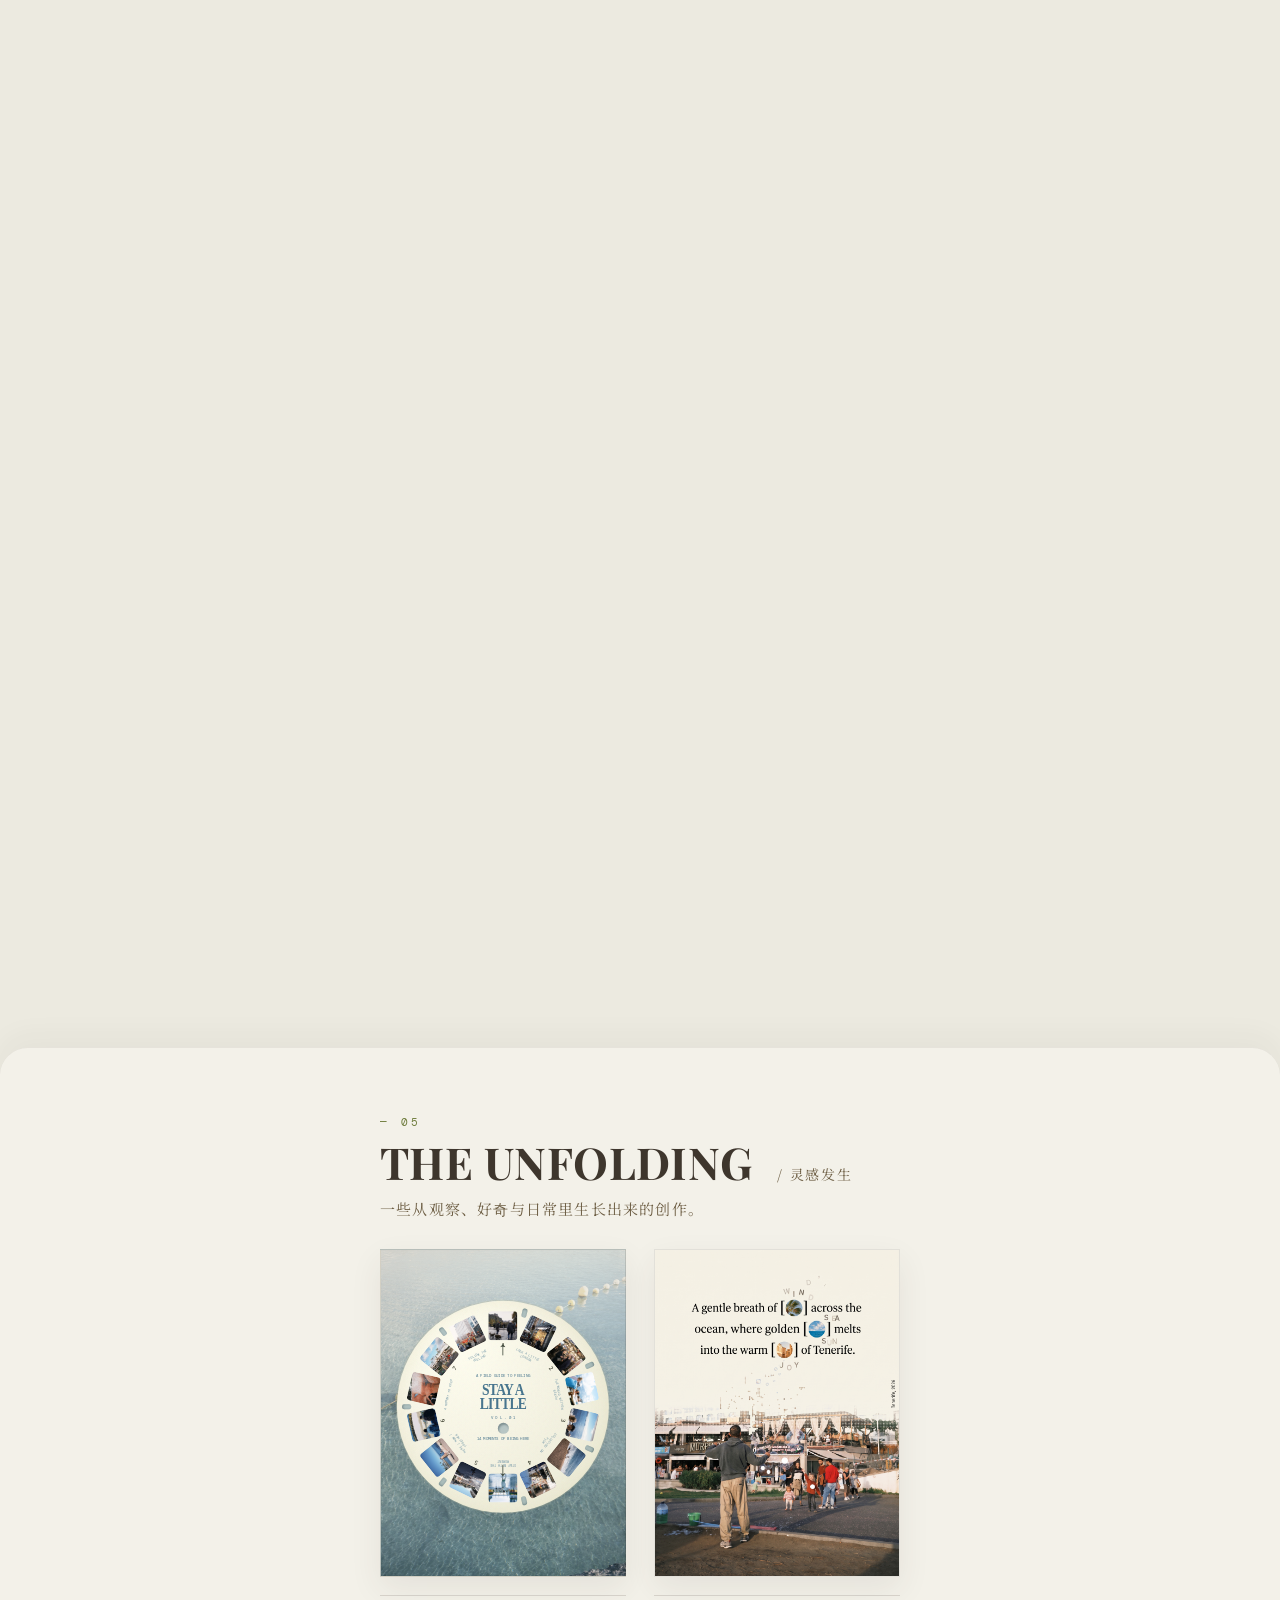
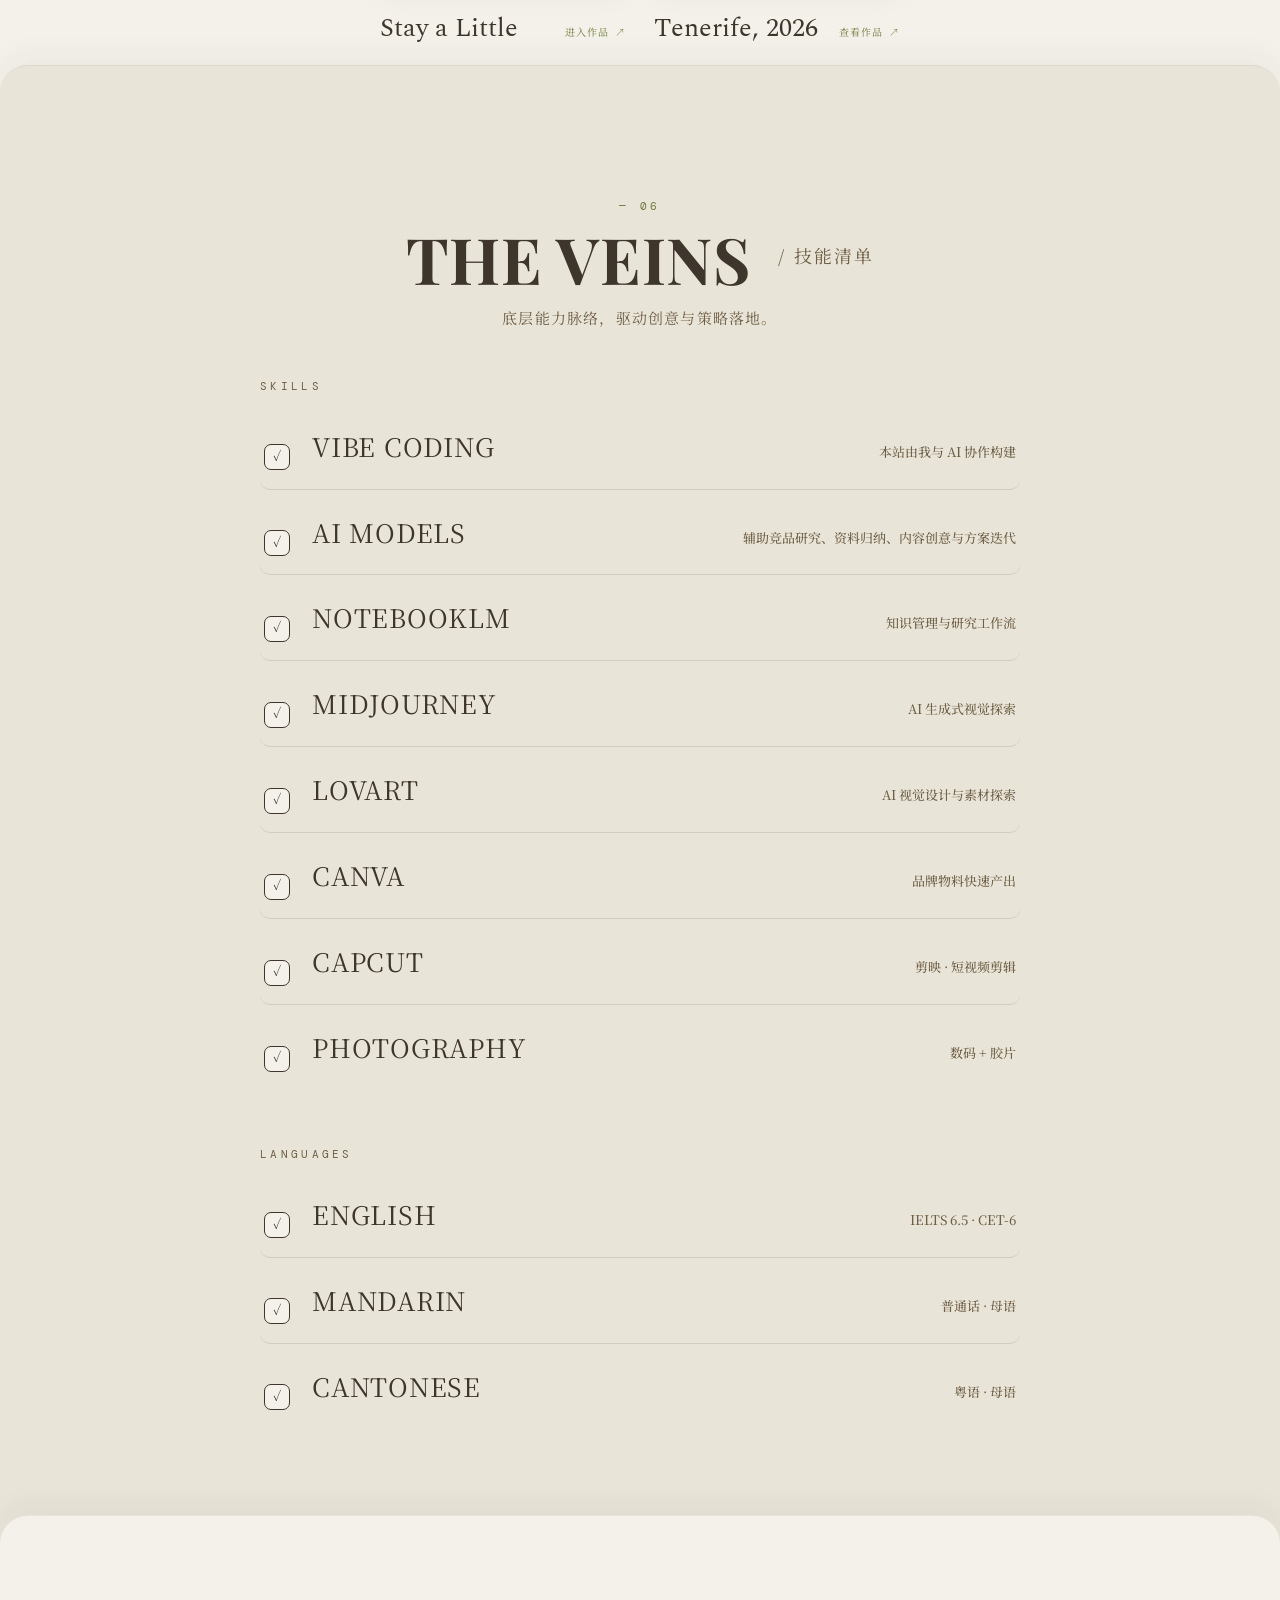
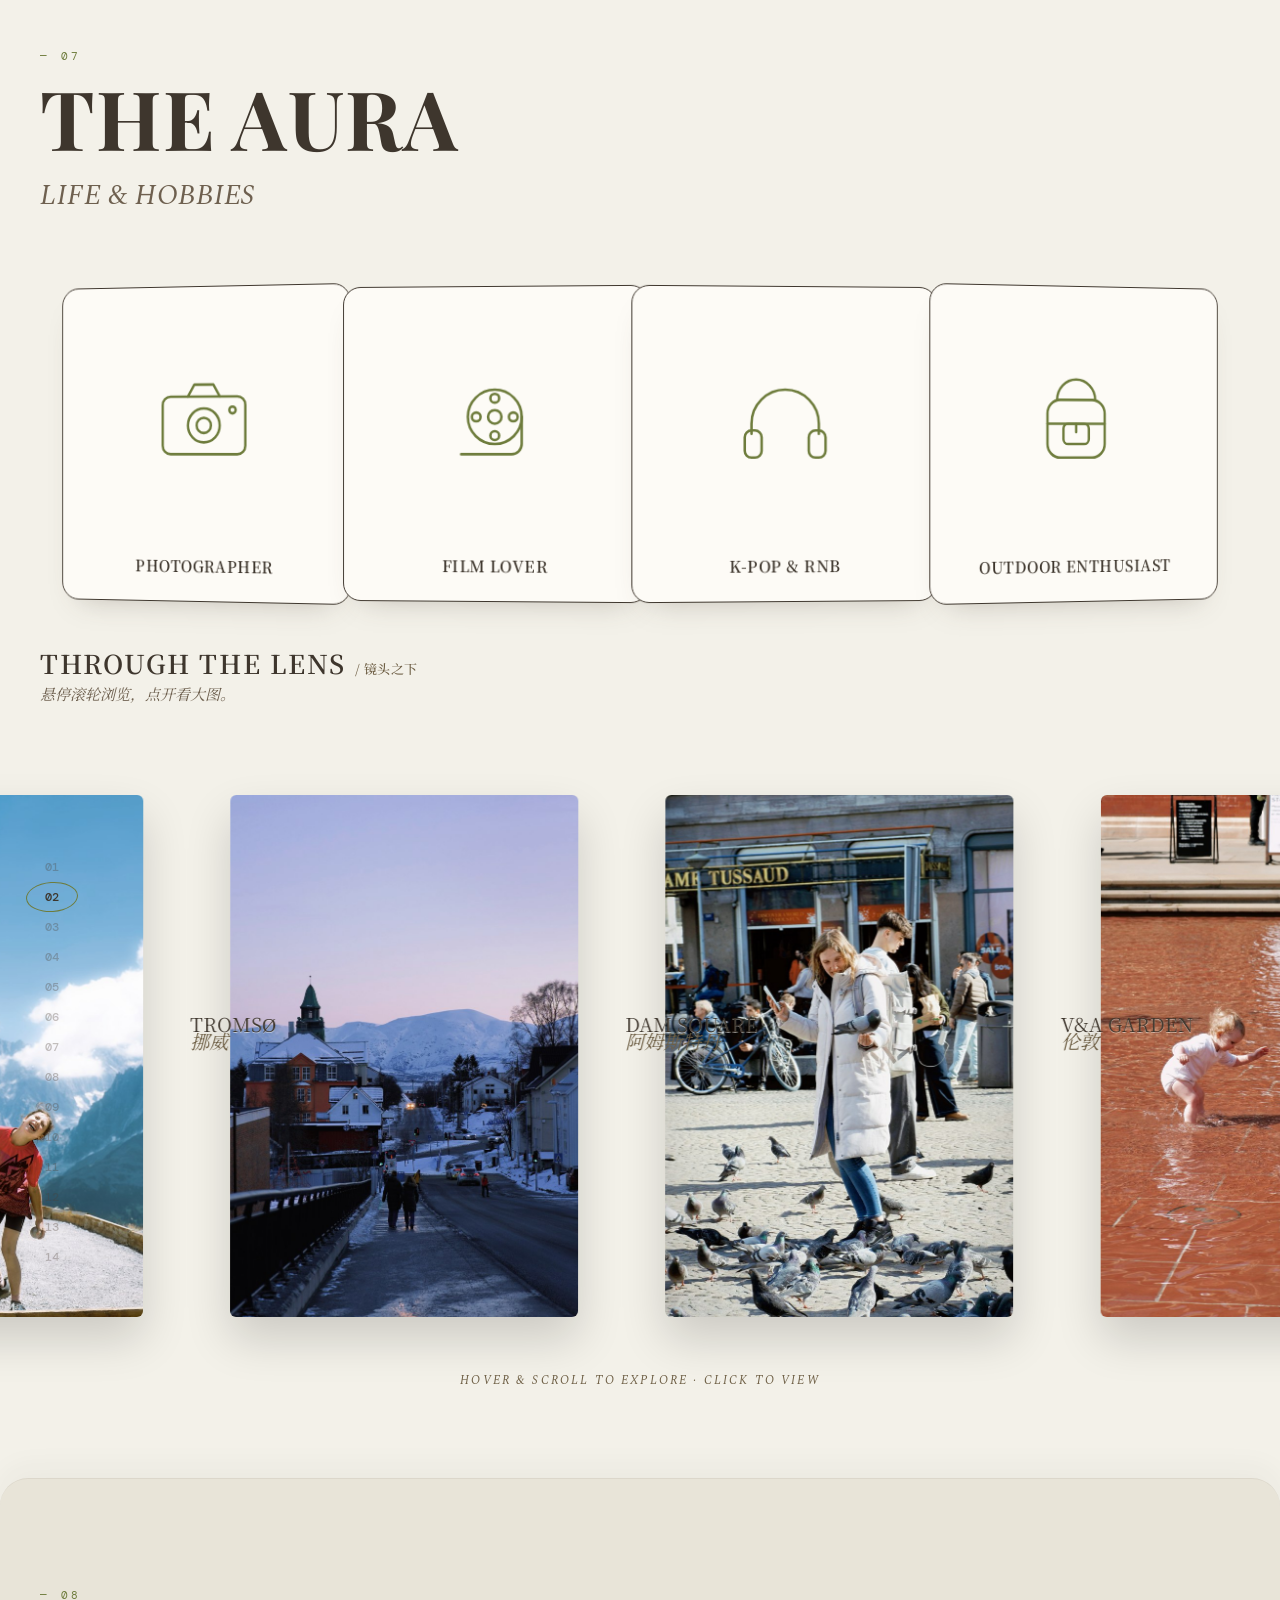
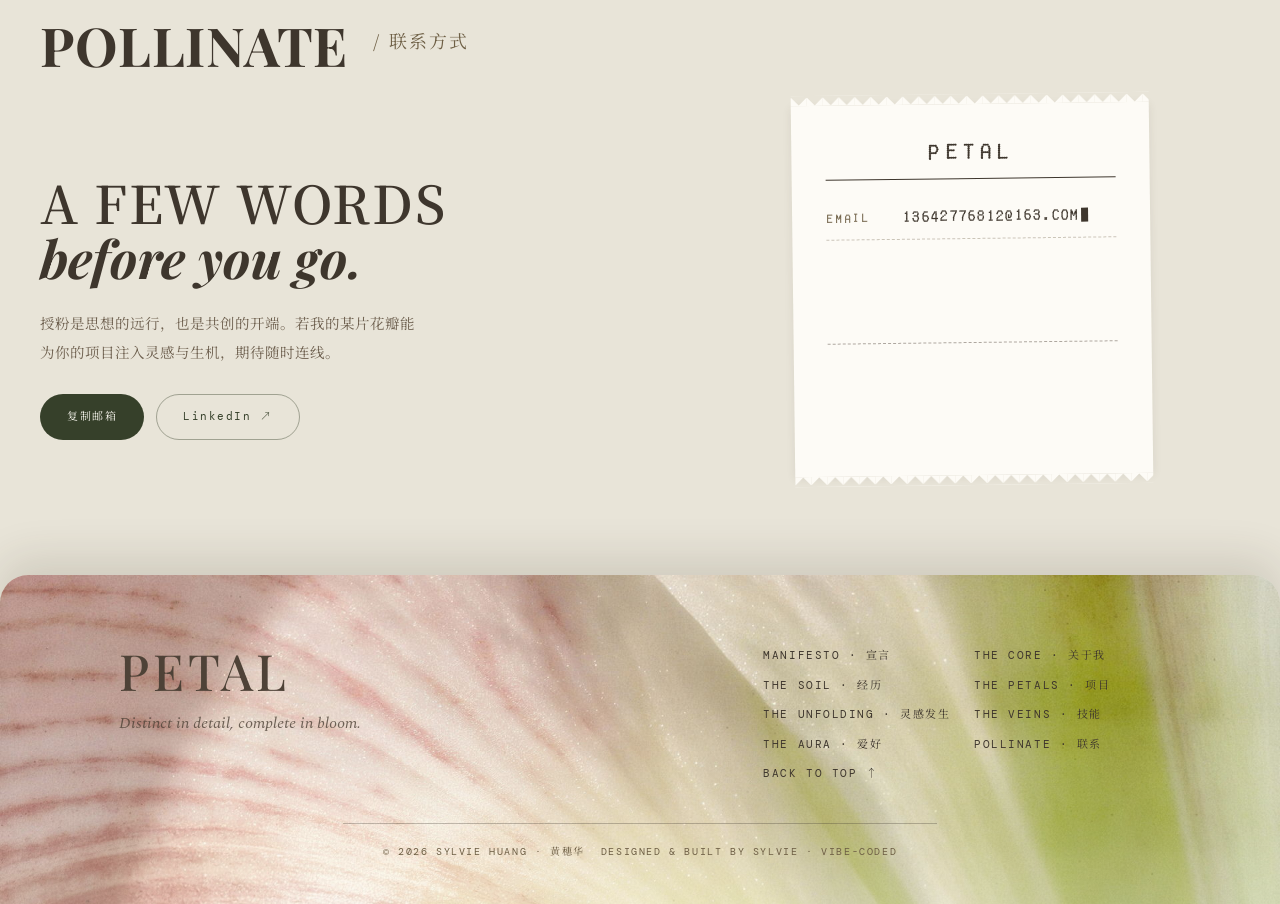
==== commit b33945da: "Expand Petal portfolio and gallery" ====
--- a/index.html
+++ b/index.html
@@ -8,7 +8,26 @@
      于是「滚到某屏 → 刷新」就不再停在封面。必须赶在浏览器执行还原之前设成 manual,所以这段放在 head 最前。
      带 #hash 的深链接不干预,保证分享链接与站内导航锚点照常工作。 */
   if ('scrollRestoration' in history) history.scrollRestoration = 'manual';
-  if (!location.hash) {
+  var __returnOffsetText = new URLSearchParams(location.search).get('restoreUnfolding');
+  var __returnOffset = __returnOffsetText !== null && /^-?\d+$/.test(__returnOffsetText) ? Number(__returnOffsetText) : null;
+  if (__returnOffset !== null && Number.isFinite(__returnOffset)) {
+    // 返回作品集时先定位再显示页面，避免从封面平滑滚到作品区。
+    document.documentElement.style.visibility = 'hidden';
+    document.documentElement.style.scrollBehavior = 'auto';
+    var __restoreUnfolding = function(){
+      var section = document.getElementById('unfolding');
+      if (section) window.scrollTo({ top: Math.max(0, scrollY + section.getBoundingClientRect().top + __returnOffset), behavior: 'instant' });
+    };
+    addEventListener('DOMContentLoaded', function(){
+      __restoreUnfolding();
+      requestAnimationFrame(function(){
+        __restoreUnfolding();
+        document.documentElement.style.visibility = '';
+        document.documentElement.style.scrollBehavior = '';
+      });
+    }, { once: true });
+    addEventListener('load', __restoreUnfolding, { once: true });
+  } else if (!location.hash) {
     var __userScrolled = false;
     var __mark = function(){ __userScrolled = true; };
     ['wheel','touchmove','keydown','pointerdown'].forEach(function(e){
@@ -39,7 +58,7 @@
   <meta name="twitter:title" content="Petal — Sylvie Huang 黄穗华" />
   <meta name="twitter:description" content="整合营销传播 / 内容与社媒运营 / 品牌活动策划。Distinct in detail, complete in bloom." />
   <meta name="twitter:image" content="https://sylviehuang.com/assets/images/og-cover.jpg" />
-  <link href="https://fonts.googleapis.com/css2?family=Noto+Serif+SC:wght@400;500;600&family=DM+Mono:wght@400;500&family=Spectral:ital,wght@0,400;0,500;0,600;1,400;1,500&display=swap" rel="stylesheet">
+  <link href="assets/fonts/google-local.css" rel="stylesheet">
   <style>
 @font-face { font-family: 'FakeReceipt'; src: url('assets/fonts/FAKE_RECEIPT.OTF') format('opentype'); font-display: swap; }
 @font-face { font-family: 'Typewr'; src: url('assets/fonts/TYPEWR.TTF') format('truetype'); font-display: swap; }
@@ -79,8 +98,15 @@
 .hero-ripple canvas { display: block; width: 100%; height: 100%; }
 .hero-bg-overlay { position: absolute; inset: 0; z-index: -1; background: linear-gradient(to bottom, rgba(0,0,0,0) 70%, rgba(243,241,233,0.45) 88%, var(--paper) 100%); }
 .hero-content { text-align: center; position: relative; z-index: 5; max-width: 1100px; margin-bottom: 30vh; mix-blend-mode: screen; }
+.hero-tilt { width: fit-content; max-width: 100%; margin: 0 auto; transform-origin: 50% 52%; }
+@media (min-width: 821px) and (hover: hover) and (pointer: fine) and (prefers-reduced-motion: no-preference) {
+  .hero-tilt { will-change: transform; transition: transform .42s cubic-bezier(.22,.7,.3,1); }
+}
 .hero-title-img { width: clamp(300px, 47vw, 640px); height: auto; display: block; margin: 0 auto; opacity: 0; transform: translateY(22px) scale(0.965); animation: heroTitleIn 1.6s cubic-bezier(0.2,0.8,0.3,1) 0.5s forwards; }
 @keyframes heroTitleIn { to { opacity: 1; transform: translateY(0) scale(1); }
+}
+@media (prefers-reduced-motion: reduce) {
+  .hero-title-img { animation: none; opacity: 1; transform: none; }
 }
 @keyframes fadeIn { to { opacity: 1; }
 }
@@ -91,14 +117,19 @@
 50% { transform: translateY(6px); }
 }
 .section { max-width: 1280px; margin: 0 auto; padding:  120px 40px; position: relative; }
-#mains, #specials, #sides, #offhours, #checkout { max-width: none; border-radius: 28px 28px 0 0; margin-top: -34px; position: relative; z-index: 5; }
-#mains > *, #specials > *, #sides > *, #offhours > *, #checkout > * { max-width: 1200px; margin-left: auto; margin-right: auto; }
+#mains, #specials, #unfolding, #sides, #offhours, #checkout { max-width: none; border-radius: 28px 28px 0 0; margin-top: -34px; position: relative; z-index: 5; }
+#mains, #specials, #unfolding, #sides, #offhours, #checkout, #starters {
+  border-top: 1px solid rgba(78,66,55,0.08);
+  box-shadow: 0 -12px 28px rgba(62,54,45,0.04);
+}
+#mains > *, #specials > *, #unfolding > *, #sides > *, #offhours > *, #checkout > * { max-width: 1200px; margin-left: auto; margin-right: auto; }
 #mains > .mains-carousel { max-width: none; }
 #mains { background: #E4E0D1; }
 #specials { background: var(--paper-2); }
-#sides { background: var(--paper); }
+#unfolding { background: var(--paper); }
+#sides { background: #E9E4D8; }
 #offhours { background: var(--paper); }
-#checkout { background: var(--paper); }
+#checkout { background: #E8E4D8; }
 .section-header { display: block; margin-bottom: 60px; position: relative; }
 #mains .section-header { text-align: right; }
 #sides .section-header { text-align: center; }
@@ -113,7 +144,6 @@
 to { clip-path: inset(-10% 0 -12% 0); transform: none; }
 }
 .section-name-sub { font-family: 'Noto Serif SC', serif; font-weight: 400; font-size: clamp(14px, 1.4vw, 18px); color: var(--muted); margin-left: 12px; letter-spacing: 0.12em; vertical-align: super; white-space: nowrap; }
-.section-divider { display: none; }
 #mains .section-num { text-align: right; }
 #sides .section-num { text-align: center; }
 .section-num { display: block; font-family: 'DM Mono', monospace; font-size: 11px; letter-spacing: 0.3em; color: var(--accent); margin-bottom: 14px; }
@@ -158,7 +188,7 @@
 .lanyard-meta { display: flex; justify-content: center; align-items: baseline; margin-top: 11px; padding: 0 2px; }
 .lanyard-name { font-family: 'Typewr', 'Noto Serif SC', serif; font-size: 16px; letter-spacing: 0.06em; text-transform: uppercase; line-height: 1; }
 #manifesto { position: relative; z-index: 5; margin-top: -60px; background: var(--paper); border-radius: 28px 28px 0 0; box-shadow: 0 -30px 60px rgba(0,0,0,0.06); }
-#starters { max-width: none; border-radius: 28px 28px 0 0; margin-top: -34px; position: relative; z-index: 5; background: var(--paper); }
+#starters { max-width: none; border-radius: 28px 28px 0 0; margin-top: -34px; position: relative; z-index: 5; background: #EEECE3; }
 #starters > * { max-width: 1200px; margin-left: auto; margin-right: auto; }
 .section-sub { font-family: 'Noto Serif SC', serif; font-weight: 400; font-size: clamp(13px, 1.3vw, 15px); color: var(--muted); letter-spacing: 0.08em; margin-top: 16px; }
 .manifesto-body { max-width: 860px; margin: 0 auto; text-align: center; }
@@ -186,7 +216,8 @@
 .core .row.r1{justify-content:flex-start;padding-left:4%}
 .core .row.r2{justify-content:flex-end;padding-right:6%}
 .core .row.r3{justify-content:flex-start;padding-left:10%}
-.core .card{width:min(400px,44%);border:1.5px solid rgba(82,70,59,.75); border-radius:20px;padding:28px 28px 34px; opacity:0;transform:translateY(22px); transition:opacity .65s ease,transform .75s cubic-bezier(.2,.85,.25,1)}
+.core .card{width:min(400px,44%);border:1.5px solid rgba(82,70,59,.75); border-radius:20px;padding:28px 28px 34px; transition:opacity .65s ease,transform .75s cubic-bezier(.2,.85,.25,1)}
+.core.is-animated .card{opacity:0;transform:translateY(22px)}
 .core .card.show{opacity:1}
 .core .row.r1 .card{background:var(--c1)}
 .core .row.r1 .card.show{transform:translateY(0) rotate(-.9deg)}
@@ -300,12 +331,16 @@
 .main-slide { flex: 0 0 var(--pane-w, calc(100% - 2 * var(--peek))); width: var(--pane-w, calc(100% - 2 * var(--peek))); height: var(--pane-h); display: grid; grid-template-columns: 1.25fr 1fr; background: #FDFBF6; border: none; border-radius: 0; box-shadow: none; opacity: 0.55; transition: opacity 0.2s ease-out; }
 .main-slide.is-current { opacity: 1; }
 .main-slide-body { padding: 48px; display: flex; flex-direction: column; min-width: 0; overflow: visible; }
+.main-slide:has(.soil-links) .main-slide-body { overflow-y: auto; }
 .soil-id { display: flex; align-items: center; gap: 12px; }
 .soil-id .dot { width: 18px; height: 18px; border-radius: 50%; background: #6E7C3C; flex: none; }
 .soil-id .mono { font-family: 'DM Mono', 'Noto Serif SC', monospace; font-size: 11px; letter-spacing: 0.18em; text-transform: uppercase; color: var(--soft-ink); }
 .soil-title { margin-top: 24px; font-family: 'Spectral', 'Noto Serif SC', serif; font-weight: 400; font-size: clamp(30px, 2.55vw, 40px); line-height: 1.28; color: var(--ink); max-width: 16.5em; text-wrap: pretty; }
 .soil-role { margin-top: 18px; align-self: flex-start; padding-bottom: 6px; border-bottom: 1px solid #6E7C3C; font-family: 'DM Mono', 'Noto Serif SC', monospace; font-size: 11px; letter-spacing: 0.12em; color: var(--muted); }
 .main-slide p { font-family: 'Noto Serif SC', serif; font-weight: 400; font-size: 14px; line-height: 1.9; color: var(--soft-ink); margin-top: 20px; max-width: 56ch; min-height: 0; }
+.soil-links { display: flex; flex-wrap: wrap; gap: 6px 16px; margin-top: 14px; }
+.soil-links a { font-family: 'DM Mono', 'Noto Serif SC', monospace; font-size: 11px; letter-spacing: 0.04em; color: var(--accent); text-decoration: none; border-bottom: 1px solid currentColor; padding: 3px 0; }
+.soil-links a:hover, .soil-links a:focus-visible { color: var(--ink); }
 .soil-stats { display: flex; gap: 12px; margin-top: 24px; }
 .soil-stats .stat { flex: 1; max-width: 250px; padding: 15px 18px 13px; }
 .soil-stats .stat.a { background: #DDE4CB; }
@@ -341,6 +376,7 @@
 .mains-swipe .msw-dots i { width: 5px; height: 5px; border-radius: 50%; background: var(--muted); opacity: 0.5; }
 .mains-swipe .msw-dots i.on { background: var(--accent); opacity: 1; }
 .main-slide { grid-template-columns: 1fr; opacity: 1; }
+.main-slide:has(.soil-links) .main-slide-body { overflow-y: visible; }
 .soil-fan { position: static; display: flex; flex-direction: row; align-items: center; justify-content: center; gap: 10px; padding: 4px 0; }
 .soil-fan img { position: static; max-width: none; max-height: none; width: 47%; aspect-ratio: 3 / 4; object-fit: cover; }
 .soil-fan .side-r { display: none; }
@@ -371,11 +407,88 @@
 .main-index { position: absolute; top: 26px; right: 30px; font-family: 'DM Mono', monospace; font-size: 11px; letter-spacing: 0.2em; color: var(--muted); }
 .mains-controls { display: flex; align-items: center; justify-content: space-between; margin-top: 24px; }
 .specials-intro { font-family: 'Spectral', 'Noto Serif SC', serif; font-style: italic; font-size: 16px; color: var(--muted); margin-bottom: 40px; }
+/* The Unfolding: two quiet, poster-like entrances to the works. */
+#unfolding { padding-top: 54px; padding-bottom: 72px; scroll-margin-top: 98px; }
+#unfolding .section-header { max-width: 520px; text-align: left; margin-bottom: 22px; }
+#unfolding .section-num { margin-bottom: 7px; }
+#unfolding .section-name { font-size: clamp(36px, 3.8vw, 44px); line-height: 1.08; }
+#unfolding .section-name-sub { display: inline; margin-left: 14px; font-size: 14px; line-height: 1.5; vertical-align: baseline; }
+#unfolding .section-sub { margin-top: 10px; line-height: 1.7; }
+.unfold-grid { display: grid; grid-template-columns: repeat(2, minmax(0, 1fr)); gap: clamp(22px, 3vw, 28px); max-width: 520px !important; }
+.unfold-card { display: block; width: 100%; min-width: 0; padding: 0; border: 0; background: none; color: var(--ink); text-decoration: none; text-align: left; font: inherit; cursor: pointer; transition: opacity .35s ease, transform .35s ease; }
+.unfold-cover { position: relative; width: 100%; aspect-ratio: 3 / 4; overflow: hidden; background: #FDFBF6; border: 1px solid rgba(78,66,55,.15); box-shadow: 0 12px 30px rgba(62,54,45,.08); transition: box-shadow .35s ease, transform .35s ease; }
+.unfold-cover--closer { background: linear-gradient(#e9e5d8cc 0%, #c9d6cf44 46%, #537e8940 100%), url('a-little-closer/assets/sea-background.webp') center 55% / cover no-repeat; }
+.unfold-reel { position: absolute; width: 87%; aspect-ratio: 1; left: 50%; top: 48%; transform: translate(-50%, -50%) rotate(calc(var(--scroll-turn, 0deg) + var(--hover-turn, 0deg))); container-type: inline-size; border-radius: 50%; background: radial-gradient(ellipse at 30% 22%, #fffef0 0, #f6f4e3 45%, #ecebd6 89%, #dedfc7 100%); box-shadow: 0 12px 24px #263b4336, inset 0 0 20px #ae9b4d1a, 0 0 0 1px #c9c9ac55; transition: transform .55s cubic-bezier(.22,.8,.3,1); }
+.unfold-reel::before { content: ''; position: absolute; inset: 0; border-radius: inherit; opacity: .18; pointer-events: none; background: url("data:image/svg+xml,%3Csvg viewBox='0 0 200 200' xmlns='http://www.w3.org/2000/svg'%3E%3Cfilter id='p'%3E%3CfeTurbulence type='fractalNoise' baseFrequency='.45' numOctaves='4' stitchTiles='stitch'/%3E%3C/filter%3E%3Cpath fill='%238a9072' filter='url(%23p)' opacity='.27' d='M0 0h200v200H0z'/%3E%3C/svg%3E"); }
+.unfold-frame { position: absolute; left: 50%; top: 50%; width: 13.7%; height: 13.7%; transform: translate(-50%, -50%) rotate(var(--a)) translateY(-279%); border-radius: 12%; overflow: hidden; background: #dfe2d5; }
+.unfold-frame img { display: block; width: 100%; height: 100%; object-fit: cover; }
+.unfold-reel-hole { position: absolute; left: 50%; top: 50%; width: 2.2%; height: 4.4%; transform: translate(-50%, -50%) rotate(var(--a)) translateY(-1030%); border-radius: 2px; background: #638a987d; box-shadow: inset 0 1px 2px #263b4360; }
+.unfold-reel-mark, .unfold-reel-label { position: absolute; left: 50%; top: 50%; text-align: center; }
+.unfold-reel-mark { color: #494c3d; font: bold 3cqw/1 Georgia, serif; transform: translate(-50%, -50%) rotate(var(--a)) translateY(-29cqw); }
+.unfold-reel-label { width: 16%; color: #668da1; font: 1.45cqw/1.2 'DM Mono', monospace; transform: translate(-50%, -50%) rotate(var(--a)) translateY(-26cqw); }
+.unfold-reel-arrow { position: absolute; left: 50%; transform: translateX(-50%); color: #424b3e; font: bold 9cqw/1 Georgia, serif; }
+.unfold-reel-arrow--top { top: 18%; }
+.unfold-reel-arrow--bottom { bottom: 16%; }
+.unfold-reel-hub { position: absolute; inset: 33% 27%; display: flex; align-items: center; justify-content: center; flex-direction: column; text-align: center; color: #48758e; }
+.unfold-reel-hub small { font: 2cqw/1.4 'DM Mono', monospace; letter-spacing: .12cqw; white-space: nowrap; }
+.unfold-reel-hub strong { font: 900 8cqw/.84 Georgia, 'Times New Roman', serif; letter-spacing: -.4cqw; transform: scaleX(.8); margin: 2cqw 0 1.5cqw; }
+.unfold-reel-hub i { display: block; width: 11%; aspect-ratio: 1; border-radius: 50%; background: #829da888; box-shadow: inset 1px 2px 2px #263b4360; margin: 1cqw 0; }
+.unfold-reel-hub em { font: normal 1.7cqw/1.4 'DM Mono', monospace; letter-spacing: .08cqw; white-space: nowrap; }
+.unfold-cover--tenerife > img { display: block; width: 100%; height: 100%; object-fit: contain; }
+.unfold-corner { position: absolute; width: 22px; height: 22px; opacity: 0; border-color: var(--accent); border-style: solid; transition: opacity .3s ease; pointer-events: none; }
+.unfold-corner--tl { top: 11px; left: 11px; border-width: 1px 0 0 1px; }
+.unfold-corner--tr { top: 11px; right: 11px; border-width: 1px 1px 0 0; }
+.unfold-corner--bl { bottom: 11px; left: 11px; border-width: 0 0 1px 1px; }
+.unfold-corner--br { bottom: 11px; right: 11px; border-width: 0 1px 1px 0; }
+.unfold-meta { display: flex; align-items: baseline; justify-content: space-between; gap: 12px; padding-top: 16px; border-top: 1px solid var(--light-line); margin-top: 18px; }
+.unfold-meta strong { font-family: 'Spectral', 'Noto Serif SC', serif; font-weight: 400; font-size: clamp(19px, 2.2vw, 26px); line-height: 1.25; }
+.unfold-meta span { font-family: 'DM Mono', 'Noto Serif SC', monospace; font-size: 10px; letter-spacing: .08em; white-space: nowrap; color: var(--accent); }
+@media (hover: hover) and (prefers-reduced-motion: no-preference) {
+  .unfold-grid:has(.unfold-card:hover) .unfold-card:not(:hover) { opacity: .5; }
+  .unfold-card:hover .unfold-cover { transform: translateY(-5px); box-shadow: 0 20px 38px rgba(62,54,45,.14); }
+  .unfold-card:hover .unfold-reel { --hover-turn: 8deg; }
+  .unfold-card:hover .unfold-corner { opacity: 1; }
+}
+.unfold-card.motion-in { animation: unfoldIn .7s cubic-bezier(.22,.8,.3,1) backwards; }
+.unfold-card.motion-in:nth-child(2) { animation-delay: .13s; }
+@keyframes unfoldIn { from { opacity: .65; transform: translateY(18px); } to { opacity: 1; transform: none; } }
+.unfold-card:focus-visible { outline: 2px solid var(--accent); outline-offset: 7px; }
+.unfold-card:focus-visible .unfold-corner { opacity: 1; }
+@media (max-width: 700px) {
+  #unfolding { padding-top: 70px; padding-bottom: 76px; scroll-margin-top: 54px; }
+  #unfolding .section-header { max-width: 320px; margin-bottom: 28px; }
+  #unfolding .section-name { font-size: clamp(34px, 9vw, 42px); }
+  #unfolding .section-name-sub { display: block; margin: 9px 0 0; }
+  .unfold-grid { grid-template-columns: minmax(0, 1fr); gap: 40px; max-width: 320px !important; }
+  .unfold-meta strong { font-size: 23px; }
+  .unfold-card.motion-in { animation-duration: .45s; }
+}
+@media (prefers-reduced-motion: reduce) {
+  .unfold-card.motion-in, .unfold-card.motion-in:nth-child(2) { animation: none; }
+  .unfold-reel { transition: none; }
+}
+.unfold-poster-dialog { width: min(92vw, calc(69dvh - 37px), 700px); max-width: none; max-height: 92dvh; margin: auto; padding: 0; border: 1px solid rgba(78,66,55,.2); background: #FDFBF6; color: var(--ink); box-shadow: 0 24px 70px rgba(20,18,15,.28); overflow: hidden; }
+.unfold-poster-dialog::backdrop { background: rgba(20,18,15,.74); backdrop-filter: blur(5px); }
+.unfold-poster-head { min-height: 60px; display: flex; align-items: center; justify-content: space-between; gap: 16px; padding: 8px 14px 8px 22px; border-bottom: 1px solid var(--light-line); }
+.unfold-poster-head span { font-family: 'DM Mono', monospace; font-size: 11px; letter-spacing: .1em; color: var(--soft-ink); }
+.unfold-poster-close { width: 44px; height: 44px; flex: none; border: 0; border-radius: 50%; background: transparent; color: var(--ink); font: 27px/1 'Spectral', serif; cursor: pointer; }
+.unfold-poster-close:hover, .unfold-poster-close:focus-visible { background: var(--paper-2); outline: none; }
+.unfold-poster-body { display: grid; place-items: center; max-height: calc(92dvh - 60px); padding: 16px; overflow: auto; }
+.unfold-poster-body img { display: block; width: auto; height: auto; max-width: 100%; max-height: calc(92dvh - 92px); object-fit: contain; }
+body:has(.unfold-poster-dialog[open]) { overflow: hidden; }
+@media (max-width: 700px) {
+  .unfold-poster-dialog { width: calc(100vw - 24px); }
+  .unfold-poster-head { padding-left: 16px; }
+  .unfold-poster-body { padding: 10px; }
+  .unfold-poster-body img { max-height: calc(92dvh - 80px); }
+}
 .folder-stack { position: relative; max-width: 1200px; margin: 0 auto; overflow: visible; }
 .folder-stack.stack-on .pstack-stage { position: sticky; top: 8vh; height: 84vh; }
 /* 底部原为 12px,「查看路径图」按钮几乎贴着卡片圆角(上留 40px 下留 13px,明显失衡)。
    四张卡在 84vh 上限下均有 200px 以上余量,加大下内边距不会触发 overflow 裁切。 */
 .folder-stack.stack-on .pstack-card { position: absolute; inset: 0 0 auto 0; max-height: 84vh; overflow: hidden; margin-bottom: 0; transform-origin: 50% 50%; padding: 18px 44px 30px; }
+.folder-stack.stack-on .pstack-card:first-child { overflow-y: auto; scrollbar-width: none; -ms-overflow-style: none; }
+.folder-stack.stack-on .pstack-card:first-child::-webkit-scrollbar { display: none; }
 .folder-stack.stack-on .pstack-card .project-desc p { font-size: 13px; line-height: 1.7; margin-bottom: 7px; }
 .folder-stack.stack-on .pstack-card h3 { font-size: clamp(17px, 1.85vw, 22px); line-height: 1.26; margin-bottom: 5px; }
 .folder-stack.stack-on .pstack-card .project-tag { margin-bottom: 10px; }
@@ -415,6 +528,7 @@
 @media (max-width: 768px) { .folder-stack.stack-on { height: auto !important; }
 .folder-stack.stack-on .pstack-stage { position: static; height: auto; }
 .folder-stack.stack-on .pstack-card { position: relative; inset: auto; max-height: none; overflow: visible; margin-bottom: 40px; padding: 26px 20px 22px; }
+.folder-stack.stack-on .pstack-card:first-child { overflow: visible; }
 .folder-stack.stack-off .pstack-card, .folder-stack.stack-on .pstack-card { margin-bottom: 0; border-radius: 20px 20px 16px 16px; box-shadow: 0 -10px 26px -8px rgba(62,54,45,0.16), 0 18px 34px -26px rgba(62,54,45,0.4); }
 .folder-stack.stack-off .pstack-card + .pstack-card, .folder-stack.stack-on .pstack-card + .pstack-card { margin-top: -18px; }
 .folder-stack.stack-off .pstack-card, .folder-stack.stack-on .pstack-card { opacity: 0 !important; transform: translateY(30px) scale(0.988) !important; transition: opacity 0.65s ease, transform 0.85s cubic-bezier(0.2,0.8,0.3,1); }
@@ -527,17 +641,16 @@
 .lens-caption { font-family: 'Spectral', 'Noto Serif SC', serif; font-style: italic; font-size: 15px; color: var(--soft-ink); margin-bottom: 12px; }
 /* 摄影区操作提示分端:桌面是悬停+滚轮,手机是滑动+点击,说法必须各自准确 */
 .on-mob { display: none; }
-#kcWrap{ --bg:var(--paper); --dim:rgba(78,66,55,0.32); --card-h:min(58vh,540px); --gap:6vw; position:relative; height:calc(var(--card-h) + 150px); margin:0 -40px; overflow:hidden; }
-/* max-height 是防御性的:容器 overflow:hidden 会裁掉 .on 的绿圈(它比按钮外扩 4px),
-   留出 16px 余量,窗口被压到极矮时数字栏收缩而不是让绿圈被吞。常规尺寸下不生效。 */
-#kcWrap .rail{position:absolute;left:26px;top:50%;transform:translateY(-50%);z-index:30; display:flex;flex-direction:column;gap:10px; max-height:calc(100% - 16px)}
-#kcWrap .rail button{position:relative;background:none;border:none;cursor:pointer; font-family:'DM Mono',monospace;font-weight:500;font-size:12px;color:var(--dim); transition:color .35s;padding:3px 6px;line-height:1}
+#kcWrap{ --bg:var(--paper); --dim:rgba(78,66,55,0.32); --card-h:min(58vh,540px); position:relative; height:calc(var(--card-h) + 150px); margin:0 -40px; overflow:hidden; }
+/* 数字索引只显示中间一段；当前作品随轮播自动移到可见区域。 */
+#kcWrap .rail{position:absolute;left:26px;top:50%;transform:translateY(-50%);z-index:30;display:flex;flex-direction:column;gap:8px;width:52px;height:min(440px, calc(100% - 28px));padding:20px 8px;overflow-y:auto;scrollbar-width:none;-webkit-mask-image:linear-gradient(to bottom,transparent,#000 20px,#000 calc(100% - 20px),transparent);mask-image:linear-gradient(to bottom,transparent,#000 20px,#000 calc(100% - 20px),transparent)}
+#kcWrap .rail button{position:relative;flex:none;min-height:22px;background:none;border:none;cursor:pointer;font-family:'DM Mono',monospace;font-weight:500;font-size:12px;color:var(--dim);transition:color .35s;padding:3px 6px;line-height:1}
 #kcWrap .rail button.on{color:var(--ink)}
 #kcWrap .rail button.on::after{content:"";position:absolute;inset:-4px -8px; border:1.4px solid var(--accent);border-radius:50%;transform:rotate(-4deg)}
-/* 窗口被拖到极矮时(容器已放不下 13 格+绿圈余量),数字栏改为按容器高度均分,与移动端同一套办法 */
+/* 窗口较矮时数字栏可独立滚动，保留每个数字的点击区域 */
 @media (max-height: 420px){
-  #kcWrap .rail{top:0;bottom:0;transform:none;justify-content:center;gap:0;padding:8px 0;max-height:none}
-  #kcWrap .rail button{flex:1 1 0;min-height:0;max-height:44px;padding:0 6px}
+  #kcWrap .rail{top:0;bottom:0;height:auto;transform:none;justify-content:flex-start;gap:0;padding:20px 4px}
+  #kcWrap .rail button{flex:0 0 44px;min-height:44px;padding:0 6px}
 }
 #kcWrap .stage{position:absolute;inset:0}
 #kcWrap .card{position:absolute;top:50%;cursor:pointer;will-change:transform;visibility:hidden}
@@ -547,19 +660,21 @@
 #kcWrap .card .cap{position:absolute;left:-40px;top:42%;z-index:2;line-height:1.05; text-transform:uppercase;pointer-events:none;white-space:nowrap}
 #kcWrap .card .cap .t{font-family:'Typewr','Noto Serif SC',serif;font-size:clamp(15px,1.5vw,22px);color:var(--ink);text-shadow:0 1px 0 rgba(243,241,233,0.55)}
 #kcWrap .card .cap .s{font-family:'Spectral','Noto Serif SC',serif;font-style:italic;font-size:clamp(15px,1.5vw,22px);color:var(--muted)}
-#kcWrap .detail{position:fixed;inset:0;z-index:2000;background:var(--bg); opacity:0;pointer-events:none;transition:opacity .45s ease; display:flex;align-items:center}
+#kcWrap .detail{position:fixed;inset:0;z-index:2000;background:var(--bg); opacity:0;pointer-events:none;transition:opacity .45s ease; display:flex;align-items:center;touch-action:pan-y pinch-zoom}
 #kcWrap .detail.open{opacity:1;pointer-events:auto}
 #kcWrap .detail .info{flex:0 0 26%;padding-left:8%;z-index:3; text-transform:uppercase;line-height:1.05; transform:translateY(16px);opacity:0;transition:all .6s .1s ease}
 #kcWrap .detail.open .info{transform:none;opacity:1}
 #kcWrap .info .t{font-family:'Typewr','Noto Serif SC',serif;font-size:clamp(18px,1.9vw,28px);color:var(--ink)}
 #kcWrap .info .s{font-family:'Spectral','Noto Serif SC',serif;font-style:italic;font-size:clamp(18px,1.9vw,28px);color:var(--muted);text-transform:none}
 #kcWrap .info .specs{margin-top:20px;font-family:'DM Mono',monospace;font-size:10px;letter-spacing:.16em; font-weight:400;color:var(--soft-ink);line-height:2}
+#kcWrap .info .detail-hint{margin-top:28px;font-family:'DM Mono','Noto Serif SC',monospace;font-size:10px;letter-spacing:.1em;line-height:1.6;color:var(--muted);text-transform:none}
 #kcWrap .detail .imgbox{flex:1;height:100%;display:flex;align-items:center; justify-content:center;padding:6vh 5vw 12vh}
 #kcWrap .detail .imgbox img{max-width:100%;max-height:100%;width:auto;height:auto; display:block;border-radius:8px;box-shadow:0 30px 70px rgba(60,50,30,0.2);transform:scale(1.04);transition:transform 1s cubic-bezier(.2,.8,.2,1)}
 #kcWrap .detail.open .imgbox img{transform:scale(1)}
-#kcWrap .strip{position:fixed;left:50%;bottom:16px;transform:translateX(-50%);z-index:2005; display:none;gap:5px}
+#kcWrap .strip{position:fixed;left:50%;bottom:16px;transform:translateX(-50%);z-index:2005; display:none;gap:5px;max-width:calc(100vw - 24px);overflow-x:auto;overflow-y:hidden;scrollbar-width:none;padding:2px}
+#kcWrap .strip::-webkit-scrollbar,#kcWrap .rail::-webkit-scrollbar{display:none}
 #kcWrap .detail.open ~ .strip{display:flex}
-#kcWrap .strip button{height:30px;border:none;cursor:pointer;opacity:.5;padding:0;background:none; outline:1.5px solid transparent;transition:opacity .3s;border-radius:2px;overflow:hidden}
+#kcWrap .strip button{height:30px;flex:none;border:none;cursor:pointer;opacity:.5;padding:0;background:none; outline:1.5px solid transparent;transition:opacity .3s;border-radius:2px;overflow:hidden}
 #kcWrap .strip button img{display:block;height:100%;width:auto}
 #kcWrap .strip button.on{opacity:1;outline-color:var(--accent)}
 /* 看大图时:#offhours 自带 z-index:5 会把详情层的 z-index:2000 关在自己的层叠上下文里,
@@ -567,6 +682,7 @@
    抬升本区块并隐藏导航——全屏看图时导航本就多余。 */
 body.lens-open #offhours{z-index:300}
 body.lens-open #topNav{opacity:0;pointer-events:none}
+body.lens-open{overflow:hidden}
 #topNav{transition:opacity .3s ease}
 #kcWrap .close{position:fixed;top:20px;right:28px;z-index:2010;background:none; border:1.5px solid var(--ink);color:var(--ink);width:42px;height:42px;border-radius:50%; cursor:pointer;font-size:15px;display:none;transition:background .3s,color .3s}
 #kcWrap .close:hover{background:var(--ink);color:var(--paper)}
@@ -658,6 +774,7 @@
 @keyframes rvIn { from { opacity: 0.25; transform: translateY(26px); }
 to { opacity: 1; transform: none; }
 }
+.section-header, #starters .intro-portrait, #unfolding .unfold-grid, #offhours .hobby-fan, #checkout .receipt { translate: 0 var(--scroll-drift, 0px); }
 }
 .project-facts { display: grid; grid-template-columns: repeat(2, 1fr); gap: 14px 28px; margin-top: 18px; padding-top: 16px; border-top: 1px solid var(--light-line); }
 .project-facts label { display: block; font-family: 'DM Mono', monospace; font-size: 10px; letter-spacing: 0.22em; text-transform: uppercase; color: var(--muted); margin-bottom: 5px; }
@@ -675,6 +792,14 @@
 .stagger.show > *:nth-child(7) { animation-delay: 0.47s; }
 .stagger.show > *:nth-child(8) { animation-delay: 0.54s; }
 @media (max-width: 1180px) { .pill-link { padding: 10px 11px; font-size: 9px; letter-spacing: 0.08em; }
+}
+@media (min-width: 821px) and (max-width: 1050px) {
+  #topNav { top: 14px; padding: 0 14px; justify-content: flex-end; }
+  .pill-nav { display: none; position: absolute; top: 54px; right: 14px; flex-direction: column; align-items: stretch; border-radius: 20px; padding: 12px; gap: 2px; }
+  .pill-nav.open { display: flex; }
+  .pill-link { justify-content: flex-start; padding: 12px 18px; }
+  .pill-sep, .pill-top { display: none; }
+  .menu-btn { display: flex; }
 }
 @media (max-width: 820px) { #topNav { top: 14px; padding: 0 14px; justify-content: flex-end; }
 .pill-nav { display: none; position: absolute; top: 54px; right: 14px; flex-direction: column; align-items: stretch; border-radius: 20px; padding: 12px; gap: 2px; }
@@ -697,12 +822,13 @@
 .check-note { margin-left: 0; width: 100%; text-align: left; padding-left: 48px; margin-top: 4px; font-size: 14px; line-height: 1.6; }
 .main-slide { grid-template-columns: 1fr; }
 .main-slide-body { padding: 32px 26px; }
+.soil-links a { font-size: 14px; padding: 10px 0; }
 .pstack-card { padding: 30px 24px; }
 .pstack-card .project-grid { grid-template-columns: 1fr; gap: 24px; }
 .pstack-card .project-meta-list { border-left: none; border-top: 1px solid rgba(78,66,55,0.18); padding-left: 0; padding-top: 22px; }
 .pstack-card h3 { max-width: 100%; font-size: 24px; }
 .pstack-bignum { font-size: 44px; top: 26px; right: 24px; }
-#kcWrap{--card-h:44vh;--gap:8vw;margin:0 -20px}
+#kcWrap{--card-h:44vh;margin:0 -20px}
 #kcWrap .rail{left:10px}
 /* 竖构图大图:imgbox 原来是 height:100%(整个视口高),但它上方还有文字信息栏,
    于是整体被顶下去、底部被切。改为只吃掉剩余空间(min-height:0 才允许收缩),
@@ -711,6 +837,7 @@
 #kcWrap .detail .info{flex:0 0 auto;padding:76px 24px 0;align-self:flex-start}
 #kcWrap .detail .imgbox{flex:1 1 auto;min-height:0;height:auto;width:100%;padding:2vh 4vw 56px}
 #kcWrap .detail .imgbox img{max-height:100%;max-width:100%}
+#kcWrap .info .detail-hint{display:none}
 #kcWrap .strip{bottom:auto;top:calc(100dvh - 46px)}
 .checkout-wrap { grid-template-columns: 1fr; gap: 36px; }
 .checkout-left { padding-bottom: 0; }
@@ -753,9 +880,9 @@
 .scroll-cue { padding: 6px 16px; }
 .case-trigger { padding: 13px 0; }
 .footer-nav a { padding: 15px 0; }
-/* 数字栏：撑满容器高度后由 flex 均分，绝不溢出被裁；单格最大 44px */
-#kcWrap .rail { top: 0; bottom: 0; transform: none; justify-content: center; gap: 0; padding: 8px 0; max-height: none; }
-#kcWrap .rail button { flex: 1 1 0; min-height: 0; max-height: 44px; min-width: 44px; padding: 0; margin: 0; display: inline-flex; align-items: center; justify-content: center; }
+/* 数字栏独立滚动，新增作品后仍保留完整的触摸区域 */
+#kcWrap .rail { top: 0; bottom: 0; height: auto; transform: none; justify-content: flex-start; gap: 0; width: 44px; padding: 20px 0; }
+#kcWrap .rail button { flex: 0 0 44px; min-height: 44px; min-width: 44px; padding: 0; margin: 0; display: inline-flex; align-items: center; justify-content: center; }
 .lb-close, .lb-arrow { width: 46px; height: 46px; }
 .tw-row { padding: 15px 0; }
 .menu-btn { width: 46px; height: 46px; }
@@ -781,6 +908,7 @@
       <a href="#starters" class="pill-link" data-sec="starters"><span class="pill-mask"><span class="pill-label"><span>The Core</span><span>The Core</span></span></span></a>
       <a href="#mains" class="pill-link" data-sec="mains"><span class="pill-mask"><span class="pill-label"><span>The Soil</span><span>The Soil</span></span></span></a>
       <a href="#specials" class="pill-link" data-sec="specials"><span class="pill-mask"><span class="pill-label"><span>The Petals</span><span>The Petals</span></span></span></a>
+      <a href="#unfolding" class="pill-link" data-sec="unfolding"><span class="pill-mask"><span class="pill-label"><span>The Unfolding</span><span>The Unfolding</span></span></span></a>
       <a href="#sides" class="pill-link" data-sec="sides"><span class="pill-mask"><span class="pill-label"><span>The Veins</span><span>The Veins</span></span></span></a>
       <a href="#offhours" class="pill-link" data-sec="offhours"><span class="pill-mask"><span class="pill-label"><span>The Aura</span><span>The Aura</span></span></span></a>
       <a href="#checkout" class="pill-link" data-sec="checkout"><span class="pill-mask"><span class="pill-label"><span>Pollinate</span><span>Pollinate</span></span></span></a>
@@ -799,7 +927,9 @@
     <div class="hero-bg-overlay"></div>
 
     <div class="hero-content">
-      <img class="hero-title-img" src="assets/images/hero-title-petal-v2.png" alt="Sylvie Huang — Personal Website · Petal — Distinct in detail, complete in bloom." />
+      <div class="hero-tilt">
+        <img class="hero-title-img" src="assets/images/hero-title-petal-v2.png" alt="Sylvie Huang — Personal Website · Petal — Distinct in detail, complete in bloom." />
+      </div>
     </div>
 
     <a href="#starters" class="scroll-cue" aria-label="Scroll down">
@@ -816,7 +946,7 @@
     <div class="section-header">
       <span class="section-num">— 01</span>
       <h2 class="section-name" style="font-family: &quot;Playfair Display&quot;">Concept Manifesto <span class="section-name-sub">/ 核心宣言</span></h2>
-      <span class="section-divider"></span>
+
     </div>
     <div class="manifesto-body">
       <p class="manifesto-line">A petal is not the whole, but a <em>distinct facet</em> of a blooming process.</p>
@@ -830,7 +960,7 @@
     <div class="section-header">
       <span class="section-num">— 02</span>
       <h2 class="section-name" style="font-family: &quot;Playfair Display&quot;">The Core <span class="section-name-sub" style="font-family: Righteous">/ 关于我</span></h2>
-      <span class="section-divider"></span>
+
     </div>
 
     <div class="starter-intro">
@@ -911,7 +1041,7 @@
       <span class="section-num">— 03</span>
       <h2 class="section-name" style="font-family: &quot;Playfair Display&quot;">The Soil <span class="section-name-sub">/ 实习经历</span></h2>
       <p class="section-sub">扎根商业土壤，让策略落地生根。</p>
-      <span class="section-divider"></span>
+
     </div>
 
     <div class="mains-carousel" id="mainsCarousel">
@@ -949,6 +1079,12 @@
               <h3 class="soil-title">让大湾区的好内容，被首页看见</h3>
               <div class="soil-role">新媒体 · 实习生</div>
               <p>参与跨部门联合采访，主笔人物专访及多篇品牌合作稿件，其中香港设计师专访获<strong>南方+ APP 开屏展示</strong>；对接粤海集团等商业客户，为商业内容生产提供素材支持；迭代周度行业热点监测库，新增舆情案例分析与灵感选题模块，供<strong>5 个核心业务部门</strong>使用。</p>
+              <div class="soil-links" aria-label="南方日报内容案例">
+                <a href="https://m.toutiao.com/group/7260115245337739815/" target="_blank" rel="noopener noreferrer" aria-label="内容01，今日头条，在新标签页打开">内容01 ↗</a>
+                <a href="https://static.nfapp.southcn.com/content/202307/06/c7869382.html?colID=0&amp;firstColID=1206&amp;appversion=11300&amp;enterColumnId=&amp;from=weChatMessage" target="_blank" rel="noopener noreferrer" aria-label="内容02，南方+，在新标签页打开">内容02 ↗</a>
+                <a href="https://mp.weixin.qq.com/s/yDRS_nsnCbwdNLg-QcTsfQ" target="_blank" rel="noopener noreferrer" aria-label="内容03，微信，在新标签页打开">内容03 ↗</a>
+                <a href="https://static.nfapp.southcn.com/content/202307/15/c7898206.html?colID=0&amp;firstColID=1708&amp;appversion=10200&amp;enterColumnId=0&amp;from=weChatMessage&amp;date=bnVsbA==&amp;layer=2" target="_blank" rel="noopener noreferrer" aria-label="内容04，南方+，在新标签页打开">内容04 ↗</a>
+              </div>
               <div class="soil-stats">
                 <div class="stat a"><span class="lbl">双平台总阅读量</span><b class="num" data-to="6000" data-suf="+">0+</b></div>
               </div>
@@ -993,7 +1129,7 @@
     <div class="section-header">
       <span class="section-num">— 04</span>
       <h2 class="section-name" style="font-family: &quot;Playfair Display&quot;">The Petals <span class="section-name-sub">/ 项目</span></h2>
-      <span class="section-divider"></span>
+
     </div>
 
     <p class="specials-intro">多维实践切片，回应真实商业命题。</p>
@@ -1008,18 +1144,18 @@
         <div class="pj-name">奥利奥跨文化整合营销全案 · Strategic Advertising Campaign</div>
         <div class="project-grid">
           <div class="project-desc">
-            <p class="pj-lede"><b>Research</b>主导 <strong>400+ 份</strong>一手问卷调研与二手资料交叉验证，识别「品类认知不足」与「品牌形象老化」两大核心痛点；通过「品类-竞品-品牌画像」确定目标受众，为 Big Idea「Multi-layered Healing」提供洞察依据。</p>
-            <p class="pj-lede"><b>KOL Matrix</b>基于模拟预算，为三大平台规划 <strong>103 位达人矩阵</strong>；确立「头部引爆（31%）、腰部种草（44.5%）、尾部/KOC 口碑（6%）」的橄榄型结构，并输出 50% 预算压缩情景下的配置优化方案。</p>
-            <p class="pj-lede"><b>Team Leadership</b>统筹 5 人团队分工、任务拆解、进度管控；负责组织每周导师沟通。</p>
+            <p class="pj-lede"><b>Research &amp; Insight</b>参与市场、竞品及品牌资料调研，与组员共同完成400份问卷收集；主导一手与二手资料交叉验证，识别并排序产品认知不足、尝试动机不足等关键问题。基于品牌既有目标人群，主导细化3类消费者画像，为内容主题、消费场景及渠道选择提供依据。</p>
+            <p class="pj-lede"><b>Live-stream Planning</b>独立策划小红书「李诞×奥利奥」直播，以「酪一酪那些‘躺不平卷不动’世代的生存姿势」为主题，设计涵盖“预热引流—开场 Hook—用户故事—产品体验（ASMR）—福利转化”的90分钟执行 SOP，输出兼顾情绪关联与转化效率的内容电商方案。</p>
+            <p class="pj-lede"><b>Team Leadership</b>统筹5人团队任务分工、进度管理及每周导师沟通；负责全案内容整合与逻辑校核，并根据评审反馈组织修订，完成营销全案提报。</p>
             <div class="pj-stats">
               <div class="stat a"><span class="lbl">12 支团队中排名</span><b class="num">第 1</b></div>
-              <div class="stat b"><span class="lbl">回收问卷份数</span><b class="num" data-to="400" data-suf="+">400+</b></div>
+              <div class="stat b"><span class="lbl">回收问卷份数</span><b class="num" data-to="400">400</b></div>
             </div>
             <div class="project-facts">
-              <div><label>Role</label><div class="fval">Leader</div></div>
-              <div><label>Tools</label><div class="fval">Canva, PS</div></div>
-              <div><label>Duration</label><div class="fval">5 Months</div></div>
-              <div><label>Outcome</label><div class="fval">年度最佳项目奖 &amp; A 评级（留校示范案例）</div></div>
+              <div><label>Role</label><div class="fval">5人团队组长</div></div>
+              <div><label>Tools</label><div class="fval">Canva</div></div>
+              <div><label>Period</label><div class="fval">2024.12—2025.05</div></div>
+              <div><label>Outcome</label><div class="fval">年度最佳项目奖、A评级入选留校示范案例</div></div>
             </div>
           </div>
           <div class="project-meta-list">
@@ -1175,13 +1311,64 @@
     </div>
   </section>
 
+  <!-- ============ THE UNFOLDING ============ -->
+  <section class="section reveal" id="unfolding">
+    <div class="section-header" style="font-family: &quot;Playfair Display&quot;">
+      <span class="section-num">— 05</span>
+      <h2 class="section-name" style="font-family: &quot;Playfair Display&quot;">The Unfolding <span class="section-name-sub">/ 灵感发生</span></h2>
+      <p class="section-sub">一些从观察、好奇与日常里生长出来的创作。</p>
+
+    </div>
+    <div class="unfold-grid">
+      <a class="unfold-card" id="unfoldCloser" href="a-little-closer/index.html" aria-label="打开互动作品 Stay a Little">
+        <div class="unfold-cover unfold-cover--closer">
+          <div class="unfold-reel" aria-hidden="true">
+            <span class="unfold-frame" style="--a:0deg"><img src="a-little-closer/assets/17-thumb.webp" alt="" loading="lazy"></span>
+            <span class="unfold-frame" style="--a:25.714deg"><img src="a-little-closer/assets/01-thumb.webp" alt="" loading="lazy"></span>
+            <span class="unfold-frame" style="--a:51.429deg"><img src="a-little-closer/assets/04-thumb.webp" alt="" loading="lazy"></span>
+            <span class="unfold-frame" style="--a:77.143deg"><img src="a-little-closer/assets/14-thumb.webp" alt="" loading="lazy"></span>
+            <span class="unfold-frame" style="--a:102.857deg"><img src="a-little-closer/assets/09-thumb.webp" alt="" loading="lazy"></span>
+            <span class="unfold-frame" style="--a:128.571deg"><img src="a-little-closer/assets/05-thumb.webp" alt="" loading="lazy"></span>
+            <span class="unfold-frame" style="--a:154.286deg"><img src="a-little-closer/assets/18-thumb.webp" alt="" loading="lazy"></span>
+            <span class="unfold-frame" style="--a:180deg"><img src="a-little-closer/assets/16-wild-thumb.webp" alt="" loading="lazy"></span>
+            <span class="unfold-frame" style="--a:205.714deg"><img src="a-little-closer/assets/13-thumb.webp" alt="" loading="lazy"></span>
+            <span class="unfold-frame" style="--a:231.429deg"><img src="a-little-closer/assets/12-thumb.webp" alt="" loading="lazy"></span>
+            <span class="unfold-frame" style="--a:257.143deg"><img src="a-little-closer/assets/19-thumb.webp" alt="" loading="lazy"></span>
+            <span class="unfold-frame" style="--a:282.857deg"><img src="a-little-closer/assets/07-thumb.webp" alt="" loading="lazy"></span>
+            <span class="unfold-frame" style="--a:308.571deg"><img src="a-little-closer/assets/10-thumb.webp" alt="" loading="lazy"></span>
+            <span class="unfold-frame" style="--a:334.286deg"><img src="a-little-closer/assets/11-thumb.webp" alt="" loading="lazy"></span>
+            <span class="unfold-reel-hole" style="--a:12.857deg"></span><span class="unfold-reel-hole" style="--a:64.286deg"></span><span class="unfold-reel-hole" style="--a:115.714deg"></span><span class="unfold-reel-hole" style="--a:167.143deg"></span><span class="unfold-reel-hole" style="--a:218.571deg"></span><span class="unfold-reel-hole" style="--a:270deg"></span><span class="unfold-reel-hole" style="--a:321.429deg"></span>
+            <span class="unfold-reel-mark" style="--a:0deg">1</span><span class="unfold-reel-mark" style="--a:51.429deg">2</span><span class="unfold-reel-mark" style="--a:102.857deg">3</span><span class="unfold-reel-mark" style="--a:154.286deg">4</span><span class="unfold-reel-mark" style="--a:205.714deg">5</span><span class="unfold-reel-mark" style="--a:257.143deg">6</span><span class="unfold-reel-mark" style="--a:308.571deg">7</span>
+            <span class="unfold-reel-label" style="--a:25.714deg">LOOK A LITTLE LONGER</span><span class="unfold-reel-label" style="--a:77.143deg">THE WORLD WITHIN REACH</span><span class="unfold-reel-label" style="--a:128.571deg">COLLECTED ON FILM</span><span class="unfold-reel-label" style="--a:180deg">STAY WITH THE MOMENT</span><span class="unfold-reel-label" style="--a:231.429deg">HERE / NOW / TOGETHER</span><span class="unfold-reel-label" style="--a:282.857deg">A MOMENT TO KEEP</span><span class="unfold-reel-label" style="--a:334.286deg">FOLLOW THE FEELING</span>
+            <span class="unfold-reel-arrow unfold-reel-arrow--top">↑</span><span class="unfold-reel-arrow unfold-reel-arrow--bottom">↓</span>
+            <span class="unfold-reel-hub"><small>A FIELD GUIDE TO FEELING</small><strong>STAY A<br>LITTLE</strong><small>V O L . 0 1</small><i></i><em>14 MOMENTS OF BEING HERE</em></span>
+          </div>
+          <span class="unfold-corner unfold-corner--tl"></span><span class="unfold-corner unfold-corner--tr"></span><span class="unfold-corner unfold-corner--bl"></span><span class="unfold-corner unfold-corner--br"></span>
+        </div>
+        <div class="unfold-meta"><strong>Stay a Little</strong><span>进入作品 ↗</span></div>
+      </a>
+      <button class="unfold-card" id="unfoldPosterOpen" type="button" aria-haspopup="dialog" aria-controls="unfoldPosterDialog" aria-label="查看海报作品 Tenerife, 2026">
+        <div class="unfold-cover unfold-cover--tenerife">
+          <img src="assets/images/unfolding-tenerife.jpg" alt="Tenerife, 2026 海报作品" loading="lazy">
+          <span class="unfold-corner unfold-corner--tl"></span><span class="unfold-corner unfold-corner--tr"></span><span class="unfold-corner unfold-corner--bl"></span><span class="unfold-corner unfold-corner--br"></span>
+        </div>
+        <div class="unfold-meta"><strong>Tenerife, 2026</strong><span>查看作品 ↗</span></div>
+      </button>
+    </div>
+  </section>
+
+  <dialog class="unfold-poster-dialog" id="unfoldPosterDialog" aria-label="Tenerife, 2026 海报作品">
+    <div class="unfold-poster-head"><span>TENERIFE, 2026</span><button class="unfold-poster-close" type="button" aria-label="关闭海报">×</button></div>
+    <div class="unfold-poster-body"><img src="assets/images/unfolding-tenerife.jpg" alt="Tenerife, 2026 完整海报作品"></div>
+  </dialog>
+
   <!-- ============ SIDES ============ -->
   <section class="section reveal" id="sides">
     <div class="section-header" style="font-family: &quot;Playfair Display&quot;">
-      <span class="section-num">— 05</span>
+      <span class="section-num">— 06</span>
       <h2 class="section-name" style="font-family: &quot;Playfair Display&quot;">The Veins <span class="section-name-sub">/ 技能清单</span></h2>
       <p class="section-sub">底层能力脉络，驱动创意与策略落地。</p>
-      <span class="section-divider"></span>
+
     </div>
 
     <div class="check-list stagger">
@@ -1191,6 +1378,7 @@
         <div class="check-item"><span class="check-box">✓</span><span class="check-name">AI Models</span><span class="check-note">辅助竞品研究、资料归纳、内容创意与方案迭代</span></div>
         <div class="check-item"><span class="check-box">✓</span><span class="check-name">NotebookLM</span><span class="check-note">知识管理与研究工作流</span></div>
         <div class="check-item"><span class="check-box">✓</span><span class="check-name">Midjourney</span><span class="check-note">AI 生成式视觉探索</span></div>
+        <div class="check-item"><span class="check-box">✓</span><span class="check-name">Lovart</span><span class="check-note">AI 视觉设计与素材探索</span></div>
         <div class="check-item"><span class="check-box">✓</span><span class="check-name">Canva</span><span class="check-note">品牌物料快速产出</span></div>
         <div class="check-item"><span class="check-box">✓</span><span class="check-name">CapCut</span><span class="check-note">剪映 · 短视频剪辑</span></div>
         <div class="check-item"><span class="check-box">✓</span><span class="check-name">Photography</span><span class="check-note">数码 + 胶片</span></div>
@@ -1207,7 +1395,7 @@
   <!-- ============ OFF-HOURS ============ -->
   <section class="section reveal" id="offhours">
     <div class="section-header">
-      <span class="section-num">— 06</span>
+      <span class="section-num">— 07</span>
       <h2 class="section-name" style="font-family: &quot;Playfair Display&quot;">The Aura</h2>
       <p class="offhours-sub">LIFE &amp; HOBBIES</p>
     </div>
@@ -1270,9 +1458,9 @@
   <!-- ============ CHECKOUT ============ -->
   <section class="section reveal" id="checkout">
     <div class="section-header">
-      <span class="section-num">— 07</span>
+      <span class="section-num">— 08</span>
       <h2 class="section-name" style="font-family: &quot;Playfair Display&quot;">Pollinate <span class="section-name-sub">/ 联系方式</span></h2>
-      <span class="section-divider"></span>
+
     </div>
 
     <div class="checkout-wrap">
@@ -1350,6 +1538,7 @@
         <a href="#starters">The Core · 关于我</a>
         <a href="#mains">The Soil · 经历</a>
         <a href="#specials">The Petals · 项目</a>
+        <a href="#unfolding">The Unfolding · 灵感发生</a>
         <a href="#sides">The Veins · 技能</a>
         <a href="#offhours">The Aura · 爱好</a>
         <a href="#checkout">Pollinate · 联系</a>
@@ -1387,6 +1576,24 @@
     const pillNav = document.getElementById('pillNav');
     menuBtn?.addEventListener('click', () => pillNav.classList.toggle('open'));
     pillNav.querySelectorAll('a').forEach(a => a.addEventListener('click', () => pillNav.classList.remove('open')));
+
+    (function(){
+      const closer = document.getElementById('unfoldCloser');
+      const section = document.getElementById('unfolding');
+      closer?.addEventListener('click', () => {
+        const url = new URL(closer.href);
+        url.searchParams.set('petalOffset', String(Math.round(-section.getBoundingClientRect().top)));
+        closer.href = url.href;
+        if ('scrollRestoration' in history) history.scrollRestoration = 'auto';
+      });
+
+      const dialog = document.getElementById('unfoldPosterDialog');
+      const open = document.getElementById('unfoldPosterOpen');
+      const close = dialog?.querySelector('.unfold-poster-close');
+      open?.addEventListener('click', () => dialog.showModal());
+      close?.addEventListener('click', () => dialog.close());
+      dialog?.addEventListener('click', e => { if (e.target === dialog) dialog.close(); });
+    })();
 
     (function(){
       const cv = document.getElementById('rippleCanvas');
@@ -1439,8 +1646,9 @@
     const pillTop = document.getElementById('pillTop');
     const pillLinks = [...document.querySelectorAll('.pill-link')];
     const secIds = pillLinks.map(l => l.dataset.sec);
-
-    pillTop.addEventListener('click', () => window.scrollTo({ top: 0, behavior: 'smooth' }));
+    const reduceMotion = window.matchMedia('(prefers-reduced-motion: reduce)');
+
+    pillTop.addEventListener('click', () => window.scrollTo({ top: 0, behavior: reduceMotion.matches ? 'instant' : 'smooth' }));
 
     function onScroll() {
       const sc = window.scrollY;
@@ -1456,7 +1664,7 @@
       }
       pillLinks.forEach(l => l.classList.toggle('active', l.dataset.sec === active));
 
-      if (sc < window.innerHeight + 200) {
+      if (!reduceMotion.matches && sc < window.innerHeight + 200) {
         heroBg.style.transform = `scale(1.08) translateY(${sc * 0.18}px)`;
         const p = Math.min(1, sc / (window.innerHeight * 0.85));
         const hc = document.querySelector('.hero-content');
@@ -1471,6 +1679,35 @@
     }
     window.addEventListener('scroll', onScroll, { passive: true });
     onScroll();
+
+    // 像纸面轻微受力：只做平面倾角，不叠加三维翻转或弹跳。
+    (function(){
+      const area = document.querySelector('.hero-content');
+      const title = area?.querySelector('.hero-tilt');
+      if (!title) return;
+      const canTilt = matchMedia('(min-width: 821px) and (hover: hover) and (pointer: fine) and (prefers-reduced-motion: no-preference)');
+      let frame = 0;
+      let position = 0;
+      const clamp = value => Math.max(-1, Math.min(1, value));
+      const render = () => {
+        frame = 0;
+        const angle = (position * .85).toFixed(2);
+        const depth = (1.25 + Math.abs(position) * .8).toFixed(2);
+        title.style.transform = `translateY(${depth}px) rotate(${angle}deg)`;
+      };
+      const release = () => { cancelAnimationFrame(frame); frame = 0; title.style.removeProperty('transform'); };
+      area.addEventListener('pointermove', event => {
+        if (!canTilt.matches) return;
+        const rect = area.getBoundingClientRect();
+        position = clamp((event.clientX - rect.left - rect.width / 2) / (rect.width / 2));
+        if (!frame) frame = requestAnimationFrame(render);
+      });
+      area.addEventListener('pointerleave', release);
+      addEventListener('blur', release);
+      canTilt.addEventListener('change', () => {
+        if (!canTilt.matches) release();
+      });
+    })();
 
     const reveals = document.querySelectorAll('.reveal, .stagger');
     const obs = new IntersectionObserver((entries) => {
@@ -1503,6 +1740,75 @@
       els.forEach(el => rvObs.observe(el));
       const fan = document.getElementById('hobbyFan');
       if (fan) rvObs.observe(fan);
+    })();
+
+    // 滚动时让标题与少数图像产生轻微景深；仅计算视口附近元素。
+    (function(){
+      const motion=matchMedia('(prefers-reduced-motion: no-preference)');
+      const compact=matchMedia('(max-width: 820px)');
+      const items=[...document.querySelectorAll('.section-header, #starters .intro-portrait, #unfolding .unfold-grid, #offhours .hobby-fan, #checkout .receipt')];
+      if(!items.length) return;
+      const visible=new Set();
+      let frame=0;
+      function paint(){
+        frame=0;
+        if(!motion.matches) return;
+        visible.forEach(el=>{
+          const previous=parseFloat(el.style.getPropertyValue('--scroll-drift'))||0;
+          const rect=el.getBoundingClientRect();
+          const center=rect.top-previous+rect.height/2;
+          const phase=Math.max(-1,Math.min(1,(center-innerHeight/2)/((innerHeight+rect.height)/2)));
+          const amount=compact.matches?(el.classList.contains('section-header')?6:10):(el.classList.contains('section-header')?12:18);
+          el.style.setProperty('--scroll-drift',`${(-phase*amount).toFixed(1)}px`);
+        });
+      }
+      function schedule(){ if(!frame && motion.matches && visible.size) frame=requestAnimationFrame(paint); }
+      const observer=new IntersectionObserver(entries=>{
+        entries.forEach(entry=>entry.isIntersecting?visible.add(entry.target):visible.delete(entry.target));
+        schedule();
+      },{rootMargin:'20% 0px'});
+      items.forEach(el=>observer.observe(el));
+      addEventListener('scroll',schedule,{passive:true});
+      addEventListener('resize',schedule);
+      motion.addEventListener('change',()=>{
+        if(!motion.matches){
+          cancelAnimationFrame(frame);frame=0;
+          items.forEach(el=>el.style.removeProperty('--scroll-drift'));
+        } else schedule();
+      });
+    })();
+
+    // 作品像胶片一样被轻轻带动；只在桌面、作品可见且用户滚动时计算。
+    (function(){
+      const section = document.getElementById('unfolding');
+      const reel = section?.querySelector('.unfold-reel');
+      const cards = section?.querySelectorAll('.unfold-card');
+      if (!section || !reel || !cards?.length) return;
+      const canTurn = matchMedia('(min-width: 821px) and (hover: hover) and (prefers-reduced-motion: no-preference)');
+      let visible = false, frame = 0;
+      const update = () => {
+        frame = 0;
+        if (!visible || !canTurn.matches) return;
+        const rect = section.getBoundingClientRect();
+        const center = rect.top + rect.height * .5;
+        const turn = Math.max(-6, Math.min(6, (innerHeight * .5 - center) / innerHeight * 8));
+        reel.style.setProperty('--scroll-turn', `${turn.toFixed(2)}deg`);
+      };
+      const schedule = () => { if (!frame && visible && canTurn.matches) frame = requestAnimationFrame(update); };
+      const observer = new IntersectionObserver(entries => {
+        visible = entries[0].isIntersecting;
+        if (visible) {
+          cards.forEach(card => card.classList.add('motion-in'));
+          schedule();
+        }
+      }, { threshold: .08 });
+      observer.observe(section);
+      addEventListener('scroll', schedule, { passive: true });
+      addEventListener('resize', schedule);
+      canTurn.addEventListener('change', () => {
+        if (!canTurn.matches) reel.style.removeProperty('--scroll-turn');
+        else schedule();
+      });
     })();
 
     const twContent = document.getElementById('twContent');
@@ -1634,13 +1940,23 @@
       {title:"Dolomiti", sub:"意大利", src:"assets/photos/p04w.jpg", specs:["Dolomites · Italy"]},
       {title:"Cortile", sub:"意大利", src:"assets/photos/p05w.jpg", specs:["Italy"]},
       {title:"樱花", sub:"阿姆斯特丹", src:"assets/photos/p06w.jpg", specs:["Amsterdam · NL"]},
-      {title:"日落", sub:"北海", src:"assets/photos/p07w.jpg", specs:["North Sea"]},
+      {title:"日落", sub:"海牙海岸", src:"assets/photos/p07w.jpg", specs:["The Hague coast"]},
       {title:"Green Park", sub:"伦敦", src:"assets/photos/p08w.jpg", specs:["London · UK"]},
       {title:"雪原伙伴", sub:"挪威", src:"assets/photos/p09w.jpg", specs:["Norway"]},
       {title:"Via Milano", sub:"米兰", src:"assets/photos/p10w.jpg", specs:["Milano · Italy"]},
       {title:"Galleria", sub:"米兰", src:"assets/photos/p11w.jpg", specs:["Milano · Italy"]},
       {title:"Galleria V. E. II", sub:"米兰", src:"assets/photos/p12w.jpg", specs:["Milano · Italy"]},
-      {title:"Kelly's", sub:"伦敦", src:"assets/photos/p13w.jpg", specs:["London · UK"]}
+      {title:"街巷钟楼", sub:"旅途中", src:"assets/photos/p13w.jpg", specs:["City study"]},
+      {title:"雪峰之上", sub:"阿尔卑斯", src:"assets/photos/p14w.jpg", specs:["The Alps"]},
+      {title:"暮色街道", sub:"挪威", src:"assets/photos/p15w.jpg", specs:["Tromsø · Norway"]},
+      {title:"蓝调时刻", sub:"挪威", src:"assets/photos/p16w.jpg", specs:["Tromsø · Norway"]},
+      {title:"Trafalgar Theatre", sub:"伦敦", src:"assets/photos/p17w.jpg", specs:["London · UK"]},
+      {title:"街边片刻", sub:"旅途中", src:"assets/photos/p18w.jpg", specs:["Everyday scenes"]},
+      {title:"Kelly's", sub:"伦敦", src:"assets/photos/p19w.jpg", specs:["London · UK"]},
+      {title:"林间同行", sub:"多洛米蒂", src:"assets/photos/p20w.jpg", specs:["Dolomites · Italy"]},
+      {title:"山间小憩", sub:"多洛米蒂", src:"assets/photos/p21w.jpg", specs:["Dolomites · Italy"]},
+      {title:"街角马车", sub:"旅途中", src:"assets/photos/p22w.jpg", specs:["On the road"]},
+      {title:"雪山前", sub:"阿尔卑斯", src:"assets/photos/p23w.jpg", specs:["The Alps"]}
     ];
 
     const stage=document.getElementById('stage');
@@ -1679,6 +1995,7 @@
     }
 
     const railBtns=[];
+    let lastBestI=-1;
     WORKS.forEach((_,i)=>{
       const b=document.createElement('button');
       b.type='button';
@@ -1711,20 +2028,34 @@
     });
     addEventListener('resize',()=>{ if(loaded>=N) measure(); });
 
-    /* 嵌入长页面:滚轮/触摸监听移到区块容器上,仅悬停区块内生效 */
-    /* 滚轮接管带"逃逸预算"：连续同向滚动累计超过阈值即释放，让页面继续上下滚，不再困住 */
+    /* 画面和数字索引共享滚轮预算；超出后把滚动还给长页面。 */
     let hovering=false, escAccum=0, escDir=0, lastWheelT=0;
+    function resetWheelBudget(){ escAccum=0; escDir=0; }
+    function galleryWheel(e, overRail){
+      if(open || e.ctrlKey || e.metaKey || Math.abs(e.deltaX)>Math.abs(e.deltaY)) return;
+      const delta=e.deltaY*(e.deltaMode===1?16:e.deltaMode===2?innerHeight:1);
+      if(!delta) return;
+      const now=performance.now(), dir=Math.sign(delta);
+      if(dir!==escDir || now-lastWheelT>320) escAccum=0;
+      escDir=dir; lastWheelT=now; escAccum+=Math.abs(delta);
+      if(escAccum>620){
+        if(overRail){
+          e.preventDefault(); // 避免数字栏自己吃掉滚轮，页面继续正常前进
+          window.scrollBy(0,delta);
+        }
+        return;
+      }
+      e.preventDefault();
+      target+=delta*0.9; resetIdle();
+    }
     stage.addEventListener('mouseenter',()=>hovering=true);
-    stage.addEventListener('mouseleave',()=>{hovering=false;escAccum=0;escDir=0;});
+    stage.addEventListener('mouseleave',()=>{hovering=false;resetWheelBudget();});
     stage.addEventListener('wheel',e=>{
-      if(open||!hovering) return;                 // 未悬停/详情态 → 页面正常滚动
-      const now=performance.now(), dir=Math.sign(e.deltaY);
-      if(dir!==escDir || now-lastWheelT>320) escAccum=0;   // 反向或停顿即重置预算
-      escDir=dir; lastWheelT=now; escAccum+=Math.abs(e.deltaY);
-      if(escAccum>620) return;                     // 预算耗尽 → 释放滚轮，页面滚走本区块
-      e.preventDefault();
-      target+=e.deltaY*0.9; resetIdle();
+      if(hovering) galleryWheel(e,false);
     },{passive:false});
+    rail.addEventListener('wheel',e=>galleryWheel(e,true),{passive:false});
+    rail.addEventListener('mouseleave',resetWheelBudget);
+    rail.addEventListener('touchstart',resetIdle,{passive:true});
     let tx=null;
     stage.addEventListener('touchstart',e=>tx=e.touches[0].clientX,{passive:true});
     stage.addEventListener('touchmove',e=>{ if(tx!==null&&!open){target+=(tx-e.touches[0].clientX)*1.4;tx=e.touches[0].clientX;resetIdle();} },{passive:true});
@@ -1760,6 +2091,12 @@
           if(d<bestD){bestD=d;bestI=c.i;}
         });
         railBtns.forEach((b,i)=>b.classList.toggle('on',i===bestI));
+        if(bestI!==lastBestI){
+          lastBestI=bestI;
+          if(rail.scrollHeight>rail.clientHeight){
+            rail.scrollTo({top:railBtns[bestI].offsetTop-rail.clientHeight/2+22,behavior:reduced?'auto':'smooth'});
+          }
+        }
       }
       raf = requestAnimationFrame(loop);
     }
@@ -1775,31 +2112,71 @@
     }, { rootMargin: '200px 0px' }).observe(stage);
 
     /* ===== 详情 ===== */
+    const wrap=document.getElementById('kcWrap');
     const strip=document.getElementById('strip');
+    const detailImg=document.getElementById('detailImg');
+    let detailIndex=0, detailWheel=0, detailWheelAt=0, detailStepAt=-Infinity;
+    const stripBtns=WORKS.map((w,i)=>{
+      const b=document.createElement('button');
+      b.type='button';
+      b.setAttribute('aria-label', `查看第 ${i+1} 张作品：${w.title}`);
+      b.innerHTML=`<img src="${w.src}" alt="">`;
+      b.addEventListener('click',()=>{detailWheel=0;detailStepAt=-Infinity;openDetail(i);});
+      strip.appendChild(b);
+      return b;
+    });
     function openDetail(i){
-      const w=WORKS[i];open=true;
-      document.getElementById('detailImg').src=w.src;
+      detailIndex=(i+N)%N;
+      const w=WORKS[detailIndex];open=true;
+      detailImg.src=w.src.replace(/w\.jpg$/, '.jpg');
+      detailImg.alt=w.title;
       document.getElementById('info').innerHTML=
         `<div class="t">${w.title}</div><div class="s">${w.sub}</div>
-         <div class="specs">${w.specs.join('<br>')}</div>`;
-      strip.innerHTML='';
-      WORKS.forEach((ww,j)=>{
-        const b=document.createElement('button');
-        b.innerHTML=`<img src="${ww.src}" alt="">`;
-        if(j===i)b.classList.add('on');
-        b.addEventListener('click',()=>openDetail(j));
-        strip.appendChild(b);
-      });
+         <div class="specs">${w.specs.join('<br>')}</div>
+         <div class="detail-hint">滚轮或方向键切换作品</div>`;
+      stripBtns.forEach((b,j)=>b.classList.toggle('on',j===detailIndex));
       detail.classList.add('open');detail.setAttribute('aria-hidden','false');
       document.body.classList.add('lens-open');
+      const selected=stripBtns[detailIndex];
+      if(selected) strip.scrollLeft=selected.offsetLeft-strip.clientWidth/2+selected.clientWidth/2;
     }
     function closeDetail(){
       open=false;detail.classList.remove('open');
       detail.setAttribute('aria-hidden','true');resetIdle();
       document.body.classList.remove('lens-open');
+      detailWheel=0;detailStepAt=-Infinity;
     }
+    wrap.addEventListener('wheel',e=>{
+      if(!open || e.ctrlKey || e.metaKey) return;
+      if(Math.abs(e.deltaX)>Math.abs(e.deltaY)) return;
+      e.preventDefault(); // 详情层接管纵向滚轮，横向滑动仍可浏览缩略图
+      const delta=e.deltaY*(e.deltaMode===1?16:e.deltaMode===2?innerHeight:1);
+      if(!delta) return;
+      const now=performance.now();
+      if(now-detailWheelAt>240 || Math.sign(delta)!==Math.sign(detailWheel)) detailWheel=0;
+      detailWheelAt=now;
+      detailWheel+=delta;
+      if(Math.abs(detailWheel)<80 || now-detailStepAt<360) return;
+      const direction=Math.sign(detailWheel);
+      detailWheel=0;detailStepAt=now;
+      openDetail(detailIndex+direction);
+    },{passive:false});
+    let touchX=null;
+    detail.addEventListener('touchstart',e=>{touchX=e.touches[0]?.clientX??null;},{passive:true});
+    detail.addEventListener('touchend',e=>{
+      if(touchX===null || !open) return;
+      const delta=(e.changedTouches[0]?.clientX??touchX)-touchX;
+      touchX=null;
+      if(Math.abs(delta)>55) openDetail(detailIndex-Math.sign(delta));
+    },{passive:true});
     document.getElementById('closeBtn').addEventListener('click',closeDetail);
-    addEventListener('keydown',e=>{if(e.key==='Escape'&&open)closeDetail();});
+    addEventListener('keydown',e=>{
+      if(!open) return;
+      if(e.key==='Escape') closeDetail();
+      else if(e.key==='ArrowRight' || e.key==='ArrowLeft'){
+        e.preventDefault();openDetail(detailIndex+(e.key==='ArrowRight'?1:-1));
+      }
+    });
     })();
 
     (function(){
@@ -1909,7 +2286,8 @@
       /* 拖拽/触控跟手：>15% 版面宽才切换，否则回弹；中途可打断动画 */
       let pid = null, sx = 0, base = 0, moved = 0;
       vp.addEventListener('pointerdown', e => {
-        if (e.target.closest('.soil-btn')) return;
+        // 链接和按钮保留浏览器原生点击；对它们设置指针捕获会把 click 改派给轮播容器。
+        if (e.target.closest('a, button')) { moved = 0; return; }
         if (swipeHint) swipeHint.classList.add('used');
         pid = e.pointerId; sx = e.clientX; base = x; moved = 0;
         cancelAnimationFrame(raf);
@@ -2320,6 +2698,7 @@
         c.setAttribute('cx',q.x);c.setAttribute('cy',q.y);c.setAttribute('r',4.5);
         svg.appendChild(c);nodes.push(c);
       });
+      core.classList.add('is-animated');
       onScroll();
     }
 
@@ -2342,7 +2721,9 @@
       tail.classList.toggle('show',eff>=0.97);
     }
 
-    addEventListener('load',build);
+    if (document.readyState === 'loading') addEventListener('DOMContentLoaded', build, {once:true});
+    else build();
+    addEventListener('load',build,{once:true});
     addEventListener('resize',()=>{clearTimeout(window.__rt);window.__rt=setTimeout(build,150);});
     let tlRaf = null;
     addEventListener('scroll',()=>{ if(!tlRaf) tlRaf=requestAnimationFrame(()=>{tlRaf=null;onScroll();}); },{passive:true});
--- a/assets/fonts/google-local.css
+++ b/assets/fonts/google-local.css
@@ -0,0 +1,392 @@
+@font-face {
+  font-family: 'Noto Serif SC';
+  font-style: normal;
+  font-weight: 400;
+  font-display: swap;
+  src: url(noto-0-1.ttf) format('truetype');
+  unicode-range: U+0020,U+0021,U+0022,U+0023,U+0024,U+0025,U+0026,U+0027,U+0028,U+0029,U+002A,U+002B,U+002C,U+002D,U+002E,U+002F,U+0030,U+0031,U+0032,U+0033,U+0034,U+0035,U+0036,U+0037,U+0038,U+0039,U+003A,U+003B,U+003C,U+003D,U+003E,U+003F,U+0040,U+0041,U+0042,U+0043,U+0044,U+0045,U+0046,U+0047,U+0048,U+0049,U+004A,U+004B,U+004C,U+004D,U+004E,U+004F,U+0050,U+0051,U+0052,U+0053,U+0054,U+0055,U+0056,U+0057,U+0058,U+0059,U+005A,U+005B,U+005D,U+005F,U+0060,U+0061,U+0062,U+0063,U+0064,U+0065,U+0066,U+0067,U+0068,U+0069,U+006A,U+006B,U+006C,U+006D,U+006E,U+006F,U+0070,U+0071,U+0072,U+0073,U+0074,U+0075,U+0076,U+0077,U+0078,U+0079,U+007A,U+007B,U+007C,U+007D,U+007E,U+00A9,U+00B7,U+00D7,U+00F8,U+03B2,U+2013,U+2014;
+}
+@font-face {
+  font-family: 'Noto Serif SC';
+  font-style: normal;
+  font-weight: 500;
+  font-display: swap;
+  src: url(noto-0-2.ttf) format('truetype');
+  unicode-range: U+0020,U+0021,U+0022,U+0023,U+0024,U+0025,U+0026,U+0027,U+0028,U+0029,U+002A,U+002B,U+002C,U+002D,U+002E,U+002F,U+0030,U+0031,U+0032,U+0033,U+0034,U+0035,U+0036,U+0037,U+0038,U+0039,U+003A,U+003B,U+003C,U+003D,U+003E,U+003F,U+0040,U+0041,U+0042,U+0043,U+0044,U+0045,U+0046,U+0047,U+0048,U+0049,U+004A,U+004B,U+004C,U+004D,U+004E,U+004F,U+0050,U+0051,U+0052,U+0053,U+0054,U+0055,U+0056,U+0057,U+0058,U+0059,U+005A,U+005B,U+005D,U+005F,U+0060,U+0061,U+0062,U+0063,U+0064,U+0065,U+0066,U+0067,U+0068,U+0069,U+006A,U+006B,U+006C,U+006D,U+006E,U+006F,U+0070,U+0071,U+0072,U+0073,U+0074,U+0075,U+0076,U+0077,U+0078,U+0079,U+007A,U+007B,U+007C,U+007D,U+007E,U+00A9,U+00B7,U+00D7,U+00F8,U+03B2,U+2013,U+2014;
+}
+@font-face {
+  font-family: 'Noto Serif SC';
+  font-style: normal;
+  font-weight: 600;
+  font-display: swap;
+  src: url(noto-0-3.ttf) format('truetype');
+  unicode-range: U+0020,U+0021,U+0022,U+0023,U+0024,U+0025,U+0026,U+0027,U+0028,U+0029,U+002A,U+002B,U+002C,U+002D,U+002E,U+002F,U+0030,U+0031,U+0032,U+0033,U+0034,U+0035,U+0036,U+0037,U+0038,U+0039,U+003A,U+003B,U+003C,U+003D,U+003E,U+003F,U+0040,U+0041,U+0042,U+0043,U+0044,U+0045,U+0046,U+0047,U+0048,U+0049,U+004A,U+004B,U+004C,U+004D,U+004E,U+004F,U+0050,U+0051,U+0052,U+0053,U+0054,U+0055,U+0056,U+0057,U+0058,U+0059,U+005A,U+005B,U+005D,U+005F,U+0060,U+0061,U+0062,U+0063,U+0064,U+0065,U+0066,U+0067,U+0068,U+0069,U+006A,U+006B,U+006C,U+006D,U+006E,U+006F,U+0070,U+0071,U+0072,U+0073,U+0074,U+0075,U+0076,U+0077,U+0078,U+0079,U+007A,U+007B,U+007C,U+007D,U+007E,U+00A9,U+00B7,U+00D7,U+00F8,U+03B2,U+2013,U+2014;
+}
+@font-face {
+  font-family: 'Noto Serif SC';
+  font-style: normal;
+  font-weight: 400;
+  font-display: swap;
+  src: url(noto-1-1.ttf) format('truetype');
+  unicode-range: U+2018,U+2019,U+201C,U+201D,U+2039,U+203A,U+2191,U+2192,U+2193,U+2197,U+2208,U+2212,U+2248,U+2265,U+2605,U+2713,U+2715,U+3001,U+3002,U+300C,U+300D,U+4E00,U+4E07,U+4E09,U+4E0A,U+4E0B,U+4E0D,U+4E0E,U+4E13,U+4E14,U+4E16,U+4E1A,U+4E24,U+4E27,U+4E2A,U+4E2D,U+4E39,U+4E3A,U+4E3B,U+4E48,U+4E4B,U+4E4E,U+4E50,U+4E5F,U+4E60,U+4E66,U+4E86,U+4E8B,U+4E8C,U+4E8E,U+4E92,U+4E9B,U+4EA4,U+4EA7,U+4EAB,U+4EAE,U+4EBA,U+4EC0,U+4EC5,U+4ECA,U+4ECB,U+4ECD,U+4ECE,U+4ED6,U+4EE3,U+4EE5,U+4EEA,U+4EEC,U+4EF6,U+4EF7,U+4EFB,U+4EFD,U+4F01,U+4F17,U+4F18,U+4F19,U+4F1A,U+4F20,U+4F26,U+4F30,U+4F34,U+4F46,U+4F4D,U+4F4F,U+4F53,U+4F55,U+4F59,U+4F5C,U+4F60,U+4F73,U+4F7F,U+4F8B,U+4F9B,U+4F9D,U+4FA7,U+4FDD,U+4FE1,U+4FEE,U+5019,U+503C;
+}
+@font-face {
+  font-family: 'Noto Serif SC';
+  font-style: normal;
+  font-weight: 500;
+  font-display: swap;
+  src: url(noto-1-2.ttf) format('truetype');
+  unicode-range: U+2018,U+2019,U+201C,U+201D,U+2039,U+203A,U+2191,U+2192,U+2193,U+2197,U+2208,U+2212,U+2248,U+2265,U+2605,U+2713,U+2715,U+3001,U+3002,U+300C,U+300D,U+4E00,U+4E07,U+4E09,U+4E0A,U+4E0B,U+4E0D,U+4E0E,U+4E13,U+4E14,U+4E16,U+4E1A,U+4E24,U+4E27,U+4E2A,U+4E2D,U+4E39,U+4E3A,U+4E3B,U+4E48,U+4E4B,U+4E4E,U+4E50,U+4E5F,U+4E60,U+4E66,U+4E86,U+4E8B,U+4E8C,U+4E8E,U+4E92,U+4E9B,U+4EA4,U+4EA7,U+4EAB,U+4EAE,U+4EBA,U+4EC0,U+4EC5,U+4ECA,U+4ECB,U+4ECD,U+4ECE,U+4ED6,U+4EE3,U+4EE5,U+4EEA,U+4EEC,U+4EF6,U+4EF7,U+4EFB,U+4EFD,U+4F01,U+4F17,U+4F18,U+4F19,U+4F1A,U+4F20,U+4F26,U+4F30,U+4F34,U+4F46,U+4F4D,U+4F4F,U+4F53,U+4F55,U+4F59,U+4F5C,U+4F60,U+4F73,U+4F7F,U+4F8B,U+4F9B,U+4F9D,U+4FA7,U+4FDD,U+4FE1,U+4FEE,U+5019,U+503C;
+}
+@font-face {
+  font-family: 'Noto Serif SC';
+  font-style: normal;
+  font-weight: 600;
+  font-display: swap;
+  src: url(noto-1-3.ttf) format('truetype');
+  unicode-range: U+2018,U+2019,U+201C,U+201D,U+2039,U+203A,U+2191,U+2192,U+2193,U+2197,U+2208,U+2212,U+2248,U+2265,U+2605,U+2713,U+2715,U+3001,U+3002,U+300C,U+300D,U+4E00,U+4E07,U+4E09,U+4E0A,U+4E0B,U+4E0D,U+4E0E,U+4E13,U+4E14,U+4E16,U+4E1A,U+4E24,U+4E27,U+4E2A,U+4E2D,U+4E39,U+4E3A,U+4E3B,U+4E48,U+4E4B,U+4E4E,U+4E50,U+4E5F,U+4E60,U+4E66,U+4E86,U+4E8B,U+4E8C,U+4E8E,U+4E92,U+4E9B,U+4EA4,U+4EA7,U+4EAB,U+4EAE,U+4EBA,U+4EC0,U+4EC5,U+4ECA,U+4ECB,U+4ECD,U+4ECE,U+4ED6,U+4EE3,U+4EE5,U+4EEA,U+4EEC,U+4EF6,U+4EF7,U+4EFB,U+4EFD,U+4F01,U+4F17,U+4F18,U+4F19,U+4F1A,U+4F20,U+4F26,U+4F30,U+4F34,U+4F46,U+4F4D,U+4F4F,U+4F53,U+4F55,U+4F59,U+4F5C,U+4F60,U+4F73,U+4F7F,U+4F8B,U+4F9B,U+4F9D,U+4FA7,U+4FDD,U+4FE1,U+4FEE,U+5019,U+503C;
+}
+@font-face {
+  font-family: 'Noto Serif SC';
+  font-style: normal;
+  font-weight: 400;
+  font-display: swap;
+  src: url(noto-2-1.ttf) format('truetype');
+  unicode-range: U+5047,U+504F,U+505A,U+505C,U+50CF,U+5141,U+5143,U+5145,U+5148,U+514D,U+5165,U+5168,U+516C,U+5170,U+5171,U+5173,U+5176,U+5177,U+517C,U+5185,U+518D,U+5199,U+51B3,U+51C6,U+51CF,U+51E0,U+51FA,U+51FB,U+5206,U+5207,U+5212,U+5217,U+5219,U+521A,U+521B,U+5224,U+5229,U+522B,U+5230,U+5236,U+5237,U+524A,U+524D,U+5269,U+526A,U+529B,U+529E,U+52A0,U+52A1,U+52A8,U+52A9,U+52BF,U+5305,U+5316,U+5317,U+533A,U+5347,U+534A,U+534E,U+534F,U+5355,U+5356,U+5357,U+5361,U+5370,U+5373,U+5377,U+5385,U+5386,U+538B,U+539F,U+53BB,U+53C2,U+53C9,U+53CA,U+53CC,U+53CD,U+53D1,U+53D6,U+53D7,U+53D8,U+53D9,U+53E0,U+53E3,U+53EA,U+53EF,U+53F0,U+53F3,U+53F7,U+5403,U+5404,U+5408,U+540C,U+540D,U+540E,U+5411,U+541E,U+5426,U+542B,U+542C;
+}
+@font-face {
+  font-family: 'Noto Serif SC';
+  font-style: normal;
+  font-weight: 500;
+  font-display: swap;
+  src: url(noto-2-2.ttf) format('truetype');
+  unicode-range: U+5047,U+504F,U+505A,U+505C,U+50CF,U+5141,U+5143,U+5145,U+5148,U+514D,U+5165,U+5168,U+516C,U+5170,U+5171,U+5173,U+5176,U+5177,U+517C,U+5185,U+518D,U+5199,U+51B3,U+51C6,U+51CF,U+51E0,U+51FA,U+51FB,U+5206,U+5207,U+5212,U+5217,U+5219,U+521A,U+521B,U+5224,U+5229,U+522B,U+5230,U+5236,U+5237,U+524A,U+524D,U+5269,U+526A,U+529B,U+529E,U+52A0,U+52A1,U+52A8,U+52A9,U+52BF,U+5305,U+5316,U+5317,U+533A,U+5347,U+534A,U+534E,U+534F,U+5355,U+5356,U+5357,U+5361,U+5370,U+5373,U+5377,U+5385,U+5386,U+538B,U+539F,U+53BB,U+53C2,U+53C9,U+53CA,U+53CC,U+53CD,U+53D1,U+53D6,U+53D7,U+53D8,U+53D9,U+53E0,U+53E3,U+53EA,U+53EF,U+53F0,U+53F3,U+53F7,U+5403,U+5404,U+5408,U+540C,U+540D,U+540E,U+5411,U+541E,U+5426,U+542B,U+542C;
+}
+@font-face {
+  font-family: 'Noto Serif SC';
+  font-style: normal;
+  font-weight: 600;
+  font-display: swap;
+  src: url(noto-2-3.ttf) format('truetype');
+  unicode-range: U+5047,U+504F,U+505A,U+505C,U+50CF,U+5141,U+5143,U+5145,U+5148,U+514D,U+5165,U+5168,U+516C,U+5170,U+5171,U+5173,U+5176,U+5177,U+517C,U+5185,U+518D,U+5199,U+51B3,U+51C6,U+51CF,U+51E0,U+51FA,U+51FB,U+5206,U+5207,U+5212,U+5217,U+5219,U+521A,U+521B,U+5224,U+5229,U+522B,U+5230,U+5236,U+5237,U+524A,U+524D,U+5269,U+526A,U+529B,U+529E,U+52A0,U+52A1,U+52A8,U+52A9,U+52BF,U+5305,U+5316,U+5317,U+533A,U+5347,U+534A,U+534E,U+534F,U+5355,U+5356,U+5357,U+5361,U+5370,U+5373,U+5377,U+5385,U+5386,U+538B,U+539F,U+53BB,U+53C2,U+53C9,U+53CA,U+53CC,U+53CD,U+53D1,U+53D6,U+53D7,U+53D8,U+53D9,U+53E0,U+53E3,U+53EA,U+53EF,U+53F0,U+53F3,U+53F7,U+5403,U+5404,U+5408,U+540C,U+540D,U+540E,U+5411,U+541E,U+5426,U+542B,U+542C;
+}
+@font-face {
+  font-family: 'Noto Serif SC';
+  font-style: normal;
+  font-weight: 400;
+  font-display: swap;
+  src: url(noto-3-1.ttf) format('truetype');
+  unicode-range: U+542F,U+5448,U+544A,U+5458,U+5468,U+5473,U+547D,U+54C1,U+54CD,U+552E,U+5531,U+5546,U+5668,U+56CA,U+56DB,U+56DE,U+56E0,U+56E2,U+56F0,U+56F4,U+56FD,U+56FE,U+5706,U+5708,U+571F,U+5728,U+5730,U+573A,U+5740,U+5747,U+574A,U+5750,U+5757,U+578B,U+57AB,U+57CE,U+57DF,U+57FA,U+5806,U+5821,U+589E,U+589F,U+58E4,U+58EB,U+5904,U+5907,U+590D,U+5916,U+591A,U+5927,U+5929,U+592E,U+5931,U+5934,U+5956,U+5957,U+5965,U+597D,U+5982,U+5999,U+59C6,U+59CB,U+59FF,U+5A01,U+5A92,U+5B57,U+5B58,U+5B66,U+5B75,U+5B83,U+5B87,U+5B8C,U+5B99,U+5B9A,U+5B9E,U+5BA1,U+5BA2,U+5BA3,U+5BB6,U+5BB9,U+5BBD,U+5BDF,U+5BF8,U+5BF9,U+5BFC,U+5C01,U+5C06,U+5C0F,U+5C16,U+5C1A,U+5C1D,U+5C31,U+5C3A,U+5C3D,U+5C42,U+5C45,U+5C4F,U+5C55,U+5C5E,U+5D4C;
+}
+@font-face {
+  font-family: 'Noto Serif SC';
+  font-style: normal;
+  font-weight: 500;
+  font-display: swap;
+  src: url(noto-3-2.ttf) format('truetype');
+  unicode-range: U+542F,U+5448,U+544A,U+5458,U+5468,U+5473,U+547D,U+54C1,U+54CD,U+552E,U+5531,U+5546,U+5668,U+56CA,U+56DB,U+56DE,U+56E0,U+56E2,U+56F0,U+56F4,U+56FD,U+56FE,U+5706,U+5708,U+571F,U+5728,U+5730,U+573A,U+5740,U+5747,U+574A,U+5750,U+5757,U+578B,U+57AB,U+57CE,U+57DF,U+57FA,U+5806,U+5821,U+589E,U+589F,U+58E4,U+58EB,U+5904,U+5907,U+590D,U+5916,U+591A,U+5927,U+5929,U+592E,U+5931,U+5934,U+5956,U+5957,U+5965,U+597D,U+5982,U+5999,U+59C6,U+59CB,U+59FF,U+5A01,U+5A92,U+5B57,U+5B58,U+5B66,U+5B75,U+5B83,U+5B87,U+5B8C,U+5B99,U+5B9A,U+5B9E,U+5BA1,U+5BA2,U+5BA3,U+5BB6,U+5BB9,U+5BBD,U+5BDF,U+5BF8,U+5BF9,U+5BFC,U+5C01,U+5C06,U+5C0F,U+5C16,U+5C1A,U+5C1D,U+5C31,U+5C3A,U+5C3D,U+5C42,U+5C45,U+5C4F,U+5C55,U+5C5E,U+5D4C;
+}
+@font-face {
+  font-family: 'Noto Serif SC';
+  font-style: normal;
+  font-weight: 600;
+  font-display: swap;
+  src: url(noto-3-3.ttf) format('truetype');
+  unicode-range: U+542F,U+5448,U+544A,U+5458,U+5468,U+5473,U+547D,U+54C1,U+54CD,U+552E,U+5531,U+5546,U+5668,U+56CA,U+56DB,U+56DE,U+56E0,U+56E2,U+56F0,U+56F4,U+56FD,U+56FE,U+5706,U+5708,U+571F,U+5728,U+5730,U+573A,U+5740,U+5747,U+574A,U+5750,U+5757,U+578B,U+57AB,U+57CE,U+57DF,U+57FA,U+5806,U+5821,U+589E,U+589F,U+58E4,U+58EB,U+5904,U+5907,U+590D,U+5916,U+591A,U+5927,U+5929,U+592E,U+5931,U+5934,U+5956,U+5957,U+5965,U+597D,U+5982,U+5999,U+59C6,U+59CB,U+59FF,U+5A01,U+5A92,U+5B57,U+5B58,U+5B66,U+5B75,U+5B83,U+5B87,U+5B8C,U+5B99,U+5B9A,U+5B9E,U+5BA1,U+5BA2,U+5BA3,U+5BB6,U+5BB9,U+5BBD,U+5BDF,U+5BF8,U+5BF9,U+5BFC,U+5C01,U+5C06,U+5C0F,U+5C16,U+5C1A,U+5C1D,U+5C31,U+5C3A,U+5C3D,U+5C42,U+5C45,U+5C4F,U+5C55,U+5C5E,U+5D4C;
+}
+@font-face {
+  font-family: 'Noto Serif SC';
+  font-style: normal;
+  font-weight: 400;
+  font-display: swap;
+  src: url(noto-4-1.ttf) format('truetype');
+  unicode-range: U+5DDE,U+5DE5,U+5DE6,U+5DEE,U+5DF1,U+5DF2,U+5E02,U+5E08,U+5E26,U+5E27,U+5E38,U+5E45,U+5E72,U+5E73,U+5E74,U+5E76,U+5E7F,U+5E8F,U+5E93,U+5E94,U+5E95,U+5EA6,U+5ED3,U+5EFA,U+5F00,U+5F0F,U+5F15,U+5F20,U+5F31,U+5F39,U+5F3A,U+5F52,U+5F53,U+5F55,U+5F62,U+5F71,U+5F7B,U+5F84,U+5F85,U+5F92,U+5F97,U+5FA1,U+5FAA,U+5FAE,U+5FC3,U+5FC5,U+5FEB,U+5FF5,U+6001,U+601D,U+6027,U+603B,U+6062,U+606F,U+6070,U+60AC,U+60C5,U+60EF,U+60F3,U+610F,U+611F,U+613F,U+6162,U+6210,U+6211,U+6216,U+6237,U+6240,U+6247,U+624B,U+624D,U+624E,U+6253,U+6267,U+6269,U+6280,U+628A,U+6297,U+62A5,U+62AC,U+62C5,U+62D2,U+62D6,U+62E9,U+62F7,U+62FD,U+6301,U+6302,U+6309,U+632A,U+6349,U+6355,U+6362,U+636E,U+6388,U+6389,U+638C,U+6392,U+63A2,U+63A5;
+}
+@font-face {
+  font-family: 'Noto Serif SC';
+  font-style: normal;
+  font-weight: 500;
+  font-display: swap;
+  src: url(noto-4-2.ttf) format('truetype');
+  unicode-range: U+5DDE,U+5DE5,U+5DE6,U+5DEE,U+5DF1,U+5DF2,U+5E02,U+5E08,U+5E26,U+5E27,U+5E38,U+5E45,U+5E72,U+5E73,U+5E74,U+5E76,U+5E7F,U+5E8F,U+5E93,U+5E94,U+5E95,U+5EA6,U+5ED3,U+5EFA,U+5F00,U+5F0F,U+5F15,U+5F20,U+5F31,U+5F39,U+5F3A,U+5F52,U+5F53,U+5F55,U+5F62,U+5F71,U+5F7B,U+5F84,U+5F85,U+5F92,U+5F97,U+5FA1,U+5FAA,U+5FAE,U+5FC3,U+5FC5,U+5FEB,U+5FF5,U+6001,U+601D,U+6027,U+603B,U+6062,U+606F,U+6070,U+60AC,U+60C5,U+60EF,U+60F3,U+610F,U+611F,U+613F,U+6162,U+6210,U+6211,U+6216,U+6237,U+6240,U+6247,U+624B,U+624D,U+624E,U+6253,U+6267,U+6269,U+6280,U+628A,U+6297,U+62A5,U+62AC,U+62C5,U+62D2,U+62D6,U+62E9,U+62F7,U+62FD,U+6301,U+6302,U+6309,U+632A,U+6349,U+6355,U+6362,U+636E,U+6388,U+6389,U+638C,U+6392,U+63A2,U+63A5;
+}
+@font-face {
+  font-family: 'Noto Serif SC';
+  font-style: normal;
+  font-weight: 600;
+  font-display: swap;
+  src: url(noto-4-3.ttf) format('truetype');
+  unicode-range: U+5DDE,U+5DE5,U+5DE6,U+5DEE,U+5DF1,U+5DF2,U+5E02,U+5E08,U+5E26,U+5E27,U+5E38,U+5E45,U+5E72,U+5E73,U+5E74,U+5E76,U+5E7F,U+5E8F,U+5E93,U+5E94,U+5E95,U+5EA6,U+5ED3,U+5EFA,U+5F00,U+5F0F,U+5F15,U+5F20,U+5F31,U+5F39,U+5F3A,U+5F52,U+5F53,U+5F55,U+5F62,U+5F71,U+5F7B,U+5F84,U+5F85,U+5F92,U+5F97,U+5FA1,U+5FAA,U+5FAE,U+5FC3,U+5FC5,U+5FEB,U+5FF5,U+6001,U+601D,U+6027,U+603B,U+6062,U+606F,U+6070,U+60AC,U+60C5,U+60EF,U+60F3,U+610F,U+611F,U+613F,U+6162,U+6210,U+6211,U+6216,U+6237,U+6240,U+6247,U+624B,U+624D,U+624E,U+6253,U+6267,U+6269,U+6280,U+628A,U+6297,U+62A5,U+62AC,U+62C5,U+62D2,U+62D6,U+62E9,U+62F7,U+62FD,U+6301,U+6302,U+6309,U+632A,U+6349,U+6355,U+6362,U+636E,U+6388,U+6389,U+638C,U+6392,U+63A2,U+63A5;
+}
+@font-face {
+  font-family: 'Noto Serif SC';
+  font-style: normal;
+  font-weight: 400;
+  font-display: swap;
+  src: url(noto-5-1.ttf) format('truetype');
+  unicode-range: U+63A7,U+63A8,U+63D0,U+642D,U+6444,U+6478,U+6491,U+64AD,U+64B0,U+64CD,U+652F,U+6536,U+6539,U+653E,U+6545,U+6548,U+654F,U+6559,U+6566,U+6570,U+6574,U+6587,U+6599,U+65AD,U+65AF,U+65B0,U+65B9,U+65C5,U+65E0,U+65E2,U+65E5,U+65F6,U+660E,U+6620,U+662F,U+663E,U+666E,U+666F,U+6670,U+667A,U+6697,U+66F4,U+66FC,U+66FF,U+6700,U+6709,U+670B,U+671F,U+672A,U+672B,U+672C,U+672F,U+673A,U+6743,U+674E,U+6750,U+675F,U+6761,U+6765,U+6770,U+6781,U+6784,U+6790,U+679C,U+67B6,U+67D0,U+67E5,U+6807,U+6808,U+680F,U+6821,U+6837,U+6838,U+6839,U+683C,U+6848,U+684C,U+6863,U+6865,U+68B3,U+68C0,U+690D,U+6982,U+6A21,U+6A31,U+6B21,U+6B62,U+6B63,U+6B64,U+6B65,U+6BB5,U+6BCD,U+6BCF,U+6BD4,U+6BD5,U+6C42,U+6C49,U+6C89,U+6C9F,U+6CBF;
+}
+@font-face {
+  font-family: 'Noto Serif SC';
+  font-style: normal;
+  font-weight: 500;
+  font-display: swap;
+  src: url(noto-5-2.ttf) format('truetype');
+  unicode-range: U+63A7,U+63A8,U+63D0,U+642D,U+6444,U+6478,U+6491,U+64AD,U+64B0,U+64CD,U+652F,U+6536,U+6539,U+653E,U+6545,U+6548,U+654F,U+6559,U+6566,U+6570,U+6574,U+6587,U+6599,U+65AD,U+65AF,U+65B0,U+65B9,U+65C5,U+65E0,U+65E2,U+65E5,U+65F6,U+660E,U+6620,U+662F,U+663E,U+666E,U+666F,U+6670,U+667A,U+6697,U+66F4,U+66FC,U+66FF,U+6700,U+6709,U+670B,U+671F,U+672A,U+672B,U+672C,U+672F,U+673A,U+6743,U+674E,U+6750,U+675F,U+6761,U+6765,U+6770,U+6781,U+6784,U+6790,U+679C,U+67B6,U+67D0,U+67E5,U+6807,U+6808,U+680F,U+6821,U+6837,U+6838,U+6839,U+683C,U+6848,U+684C,U+6863,U+6865,U+68B3,U+68C0,U+690D,U+6982,U+6A21,U+6A31,U+6B21,U+6B62,U+6B63,U+6B64,U+6B65,U+6BB5,U+6BCD,U+6BCF,U+6BD4,U+6BD5,U+6C42,U+6C49,U+6C89,U+6C9F,U+6CBF;
+}
+@font-face {
+  font-family: 'Noto Serif SC';
+  font-style: normal;
+  font-weight: 600;
+  font-display: swap;
+  src: url(noto-5-3.ttf) format('truetype');
+  unicode-range: U+63A7,U+63A8,U+63D0,U+642D,U+6444,U+6478,U+6491,U+64AD,U+64B0,U+64CD,U+652F,U+6536,U+6539,U+653E,U+6545,U+6548,U+654F,U+6559,U+6566,U+6570,U+6574,U+6587,U+6599,U+65AD,U+65AF,U+65B0,U+65B9,U+65C5,U+65E0,U+65E2,U+65E5,U+65F6,U+660E,U+6620,U+662F,U+663E,U+666E,U+666F,U+6670,U+667A,U+6697,U+66F4,U+66FC,U+66FF,U+6700,U+6709,U+670B,U+671F,U+672A,U+672B,U+672C,U+672F,U+673A,U+6743,U+674E,U+6750,U+675F,U+6761,U+6765,U+6770,U+6781,U+6784,U+6790,U+679C,U+67B6,U+67D0,U+67E5,U+6807,U+6808,U+680F,U+6821,U+6837,U+6838,U+6839,U+683C,U+6848,U+684C,U+6863,U+6865,U+68B3,U+68C0,U+690D,U+6982,U+6A21,U+6A31,U+6B21,U+6B62,U+6B63,U+6B64,U+6B65,U+6BB5,U+6BCD,U+6BCF,U+6BD4,U+6BD5,U+6C42,U+6C49,U+6C89,U+6C9F,U+6CBF;
+}
+@font-face {
+  font-family: 'Noto Serif SC';
+  font-style: normal;
+  font-weight: 400;
+  font-display: swap;
+  src: url(noto-6-1.ttf) format('truetype');
+  unicode-range: U+6CD5,U+6CE2,U+6CE8,U+6D1E,U+6D3B,U+6D41,U+6D4B,U+6D4F,U+6D6E,U+6D77,U+6D78,U+6D88,U+6DB5,U+6DC0,U+6DE1,U+6DF1,U+6E05,U+6E20,U+6E21,U+6E2F,U+6E7E,U+6EA2,U+6ED1,U+6EDA,U+6EDE,U+6EE1,U+6F14,U+6F6E,U+7075,U+70B9,U+70BC,U+70ED,U+7126,U+7136,U+7167,U+7231,U+7247,U+7248,U+724C,U+7269,U+7279,U+72B6,U+72EC,U+7387,U+73AF,U+73B0,U+7406,U+74E3,U+751F,U+7528;
+}
+@font-face {
+  font-family: 'Noto Serif SC';
+  font-style: normal;
+  font-weight: 500;
+  font-display: swap;
+  src: url(noto-6-2.ttf) format('truetype');
+  unicode-range: U+6CD5,U+6CE2,U+6CE8,U+6D1E,U+6D3B,U+6D41,U+6D4B,U+6D4F,U+6D6E,U+6D77,U+6D78,U+6D88,U+6DB5,U+6DC0,U+6DE1,U+6DF1,U+6E05,U+6E20,U+6E21,U+6E2F,U+6E7E,U+6EA2,U+6ED1,U+6EDA,U+6EDE,U+6EE1,U+6F14,U+6F6E,U+7075,U+70B9,U+70BC,U+70ED,U+7126,U+7136,U+7167,U+7231,U+7247,U+7248,U+724C,U+7269,U+7279,U+72B6,U+72EC,U+7387,U+73AF,U+73B0,U+7406,U+74E3,U+751F,U+7528;
+}
+@font-face {
+  font-family: 'Noto Serif SC';
+  font-style: normal;
+  font-weight: 600;
+  font-display: swap;
+  src: url(noto-6-3.ttf) format('truetype');
+  unicode-range: U+6CD5,U+6CE2,U+6CE8,U+6D1E,U+6D3B,U+6D41,U+6D4B,U+6D4F,U+6D6E,U+6D77,U+6D78,U+6D88,U+6DB5,U+6DC0,U+6DE1,U+6DF1,U+6E05,U+6E20,U+6E21,U+6E2F,U+6E7E,U+6EA2,U+6ED1,U+6EDA,U+6EDE,U+6EE1,U+6F14,U+6F6E,U+7075,U+70B9,U+70BC,U+70ED,U+7126,U+7136,U+7167,U+7231,U+7247,U+7248,U+724C,U+7269,U+7279,U+72B6,U+72EC,U+7387,U+73AF,U+73B0,U+7406,U+74E3,U+751F,U+7528;
+}
+@font-face {
+  font-family: 'Noto Serif SC';
+  font-style: normal;
+  font-weight: 400;
+  font-display: swap;
+  src: url(noto-7-1.ttf) format('truetype');
+  unicode-range: U+7531,U+7535,U+753B,U+754C,U+7559,U+7565,U+7684,U+7686,U+76D1,U+76D6,U+76D8,U+76EE,U+76F4,U+76F8,U+770B,U+771F,U+7740,U+77E5,U+77E9,U+77ED,U+77EE,U+7801,U+7814,U+7855,U+786E,U+78D5,U+793A,U+793E,U+798F,U+79BB,U+79CD,U+79D1,U+79FB,U+7A0B,U+7A33,U+7A3F,U+7A57,U+7A76,U+7A7A,U+7A7F,U+7A97,U+7ACB,U+7AD6,U+7AD9,U+7ADE,U+7AEF,U+7B14,U+7B2C,U+7B49,U+7B51;
+}
+@font-face {
+  font-family: 'Noto Serif SC';
+  font-style: normal;
+  font-weight: 500;
+  font-display: swap;
+  src: url(noto-7-2.ttf) format('truetype');
+  unicode-range: U+7531,U+7535,U+753B,U+754C,U+7559,U+7565,U+7684,U+7686,U+76D1,U+76D6,U+76D8,U+76EE,U+76F4,U+76F8,U+770B,U+771F,U+7740,U+77E5,U+77E9,U+77ED,U+77EE,U+7801,U+7814,U+7855,U+786E,U+78D5,U+793A,U+793E,U+798F,U+79BB,U+79CD,U+79D1,U+79FB,U+7A0B,U+7A33,U+7A3F,U+7A57,U+7A76,U+7A7A,U+7A7F,U+7A97,U+7ACB,U+7AD6,U+7AD9,U+7ADE,U+7AEF,U+7B14,U+7B2C,U+7B49,U+7B51;
+}
+@font-face {
+  font-family: 'Noto Serif SC';
+  font-style: normal;
+  font-weight: 600;
+  font-display: swap;
+  src: url(noto-7-3.ttf) format('truetype');
+  unicode-range: U+7531,U+7535,U+753B,U+754C,U+7559,U+7565,U+7684,U+7686,U+76D1,U+76D6,U+76D8,U+76EE,U+76F4,U+76F8,U+770B,U+771F,U+7740,U+77E5,U+77E9,U+77ED,U+77EE,U+7801,U+7814,U+7855,U+786E,U+78D5,U+793A,U+793E,U+798F,U+79BB,U+79CD,U+79D1,U+79FB,U+7A0B,U+7A33,U+7A3F,U+7A57,U+7A76,U+7A7A,U+7A7F,U+7A97,U+7ACB,U+7AD6,U+7AD9,U+7ADE,U+7AEF,U+7B14,U+7B2C,U+7B49,U+7B51;
+}
+@font-face {
+  font-family: 'Noto Serif SC';
+  font-style: normal;
+  font-weight: 400;
+  font-display: swap;
+  src: url(noto-8-1.ttf) format('truetype');
+  unicode-range: U+7B56,U+7B79,U+7B7E,U+7B97,U+7BA1,U+7BB1,U+7BC7,U+7C73,U+7C7B,U+7C89,U+7CA4,U+7CFB,U+7D20,U+7D22,U+7D2F,U+7EA2,U+7EA7,U+7EB3,U+7EB5,U+7EB8,U+7EBF,U+7EC3,U+7EC4,U+7EC6,U+7EC7,U+7EC8,U+7ECF,U+7ED3,U+7ED5,U+7EDC,U+7EDD,U+7EDF,U+7EE7,U+7EEA,U+7EED,U+7EF4,U+7EFF,U+7F00,U+7F13,U+7F16,U+7F18,U+7F1D,U+7F29,U+7F51,U+7F6E,U+7F72,U+7F8A,U+7F8E,U+7FA4,U+8003;
+}
+@font-face {
+  font-family: 'Noto Serif SC';
+  font-style: normal;
+  font-weight: 500;
+  font-display: swap;
+  src: url(noto-8-2.ttf) format('truetype');
+  unicode-range: U+7B56,U+7B79,U+7B7E,U+7B97,U+7BA1,U+7BB1,U+7BC7,U+7C73,U+7C7B,U+7C89,U+7CA4,U+7CFB,U+7D20,U+7D22,U+7D2F,U+7EA2,U+7EA7,U+7EB3,U+7EB5,U+7EB8,U+7EBF,U+7EC3,U+7EC4,U+7EC6,U+7EC7,U+7EC8,U+7ECF,U+7ED3,U+7ED5,U+7EDC,U+7EDD,U+7EDF,U+7EE7,U+7EEA,U+7EED,U+7EF4,U+7EFF,U+7F00,U+7F13,U+7F16,U+7F18,U+7F1D,U+7F29,U+7F51,U+7F6E,U+7F72,U+7F8A,U+7F8E,U+7FA4,U+8003;
+}
+@font-face {
+  font-family: 'Noto Serif SC';
+  font-style: normal;
+  font-weight: 600;
+  font-display: swap;
+  src: url(noto-8-3.ttf) format('truetype');
+  unicode-range: U+7B56,U+7B79,U+7B7E,U+7B97,U+7BA1,U+7BB1,U+7BC7,U+7C73,U+7C7B,U+7C89,U+7CA4,U+7CFB,U+7D20,U+7D22,U+7D2F,U+7EA2,U+7EA7,U+7EB3,U+7EB5,U+7EB8,U+7EBF,U+7EC3,U+7EC4,U+7EC6,U+7EC7,U+7EC8,U+7ECF,U+7ED3,U+7ED5,U+7EDC,U+7EDD,U+7EDF,U+7EE7,U+7EEA,U+7EED,U+7EF4,U+7EFF,U+7F00,U+7F13,U+7F16,U+7F18,U+7F1D,U+7F29,U+7F51,U+7F6E,U+7F72,U+7F8A,U+7F8E,U+7FA4,U+8003;
+}
+@font-face {
+  font-family: 'Noto Serif SC';
+  font-style: normal;
+  font-weight: 400;
+  font-display: swap;
+  src: url(noto-9-1.ttf) format('truetype');
+  unicode-range: U+8005,U+800C,U+8017,U+8033,U+8054,U+805A,U+80CC,U+80F6,U+80FD,U+8109,U+81EA,U+81F4,U+8206,U+821E,U+822A,U+8272,U+827A,U+8282,U+82B1,U+82E5,U+8303,U+8350,U+8361,U+83B7,U+8425,U+843D,U+8457,U+85CF,U+865A,U+878D,U+884C,U+884D,U+8861,U+8868,U+8870,U+88AB,U+88C1,U+8981,U+8986,U+89C1,U+89C2,U+89C4,U+89C6,U+89C8,U+89C9,U+89D2,U+89E3,U+89E6,U+8A00,U+8BA1;
+}
+@font-face {
+  font-family: 'Noto Serif SC';
+  font-style: normal;
+  font-weight: 500;
+  font-display: swap;
+  src: url(noto-9-2.ttf) format('truetype');
+  unicode-range: U+8005,U+800C,U+8017,U+8033,U+8054,U+805A,U+80CC,U+80F6,U+80FD,U+8109,U+81EA,U+81F4,U+8206,U+821E,U+822A,U+8272,U+827A,U+8282,U+82B1,U+82E5,U+8303,U+8350,U+8361,U+83B7,U+8425,U+843D,U+8457,U+85CF,U+865A,U+878D,U+884C,U+884D,U+8861,U+8868,U+8870,U+88AB,U+88C1,U+8981,U+8986,U+89C1,U+89C2,U+89C4,U+89C6,U+89C8,U+89C9,U+89D2,U+89E3,U+89E6,U+8A00,U+8BA1;
+}
+@font-face {
+  font-family: 'Noto Serif SC';
+  font-style: normal;
+  font-weight: 600;
+  font-display: swap;
+  src: url(noto-9-3.ttf) format('truetype');
+  unicode-range: U+8005,U+800C,U+8017,U+8033,U+8054,U+805A,U+80CC,U+80F6,U+80FD,U+8109,U+81EA,U+81F4,U+8206,U+821E,U+822A,U+8272,U+827A,U+8282,U+82B1,U+82E5,U+8303,U+8350,U+8361,U+83B7,U+8425,U+843D,U+8457,U+85CF,U+865A,U+878D,U+884C,U+884D,U+8861,U+8868,U+8870,U+88AB,U+88C1,U+8981,U+8986,U+89C1,U+89C2,U+89C4,U+89C6,U+89C8,U+89C9,U+89D2,U+89E3,U+89E6,U+8A00,U+8BA1;
+}
+@font-face {
+  font-family: 'Noto Serif SC';
+  font-style: normal;
+  font-weight: 400;
+  font-display: swap;
+  src: url(noto-10-1.ttf) format('truetype');
+  unicode-range: U+8BA2,U+8BA4,U+8BA9,U+8BAE,U+8BB0,U+8BB8,U+8BBA,U+8BBE,U+8BBF,U+8BC1,U+8BC4,U+8BC6,U+8BD5,U+8BDD,U+8BDE,U+8BE5,U+8BE6,U+8BED,U+8BF4,U+8BF7,U+8BFB,U+8C03,U+8C61,U+8D1D,U+8D1F,U+8D23,U+8D26,U+8D2D,U+8D34,U+8D39,U+8D44,U+8D4B,U+8D5B,U+8D5E,U+8D70,U+8D76,U+8D77,U+8D85,U+8D8A,U+8D8B,U+8DB3,U+8DD1,U+8DDD,U+8DDF,U+8DE8,U+8DEF,U+8DF3,U+8DF5,U+8EAB,U+8EBA;
+}
+@font-face {
+  font-family: 'Noto Serif SC';
+  font-style: normal;
+  font-weight: 500;
+  font-display: swap;
+  src: url(noto-10-2.ttf) format('truetype');
+  unicode-range: U+8BA2,U+8BA4,U+8BA9,U+8BAE,U+8BB0,U+8BB8,U+8BBA,U+8BBE,U+8BBF,U+8BC1,U+8BC4,U+8BC6,U+8BD5,U+8BDD,U+8BDE,U+8BE5,U+8BE6,U+8BED,U+8BF4,U+8BF7,U+8BFB,U+8C03,U+8C61,U+8D1D,U+8D1F,U+8D23,U+8D26,U+8D2D,U+8D34,U+8D39,U+8D44,U+8D4B,U+8D5B,U+8D5E,U+8D70,U+8D76,U+8D77,U+8D85,U+8D8A,U+8D8B,U+8DB3,U+8DD1,U+8DDD,U+8DDF,U+8DE8,U+8DEF,U+8DF3,U+8DF5,U+8EAB,U+8EBA;
+}
+@font-face {
+  font-family: 'Noto Serif SC';
+  font-style: normal;
+  font-weight: 600;
+  font-display: swap;
+  src: url(noto-10-3.ttf) format('truetype');
+  unicode-range: U+8BA2,U+8BA4,U+8BA9,U+8BAE,U+8BB0,U+8BB8,U+8BBA,U+8BBE,U+8BBF,U+8BC1,U+8BC4,U+8BC6,U+8BD5,U+8BDD,U+8BDE,U+8BE5,U+8BE6,U+8BED,U+8BF4,U+8BF7,U+8BFB,U+8C03,U+8C61,U+8D1D,U+8D1F,U+8D23,U+8D26,U+8D2D,U+8D34,U+8D39,U+8D44,U+8D4B,U+8D5B,U+8D5E,U+8D70,U+8D76,U+8D77,U+8D85,U+8D8A,U+8D8B,U+8DB3,U+8DD1,U+8DDD,U+8DDF,U+8DE8,U+8DEF,U+8DF3,U+8DF5,U+8EAB,U+8EBA;
+}
+@font-face {
+  font-family: 'Noto Serif SC';
+  font-style: normal;
+  font-weight: 400;
+  font-display: swap;
+  src: url(noto-11-1.ttf) format('truetype');
+  unicode-range: U+8F68,U+8F6C,U+8F6E,U+8F7D,U+8F85,U+8F88,U+8F91,U+8F93,U+8FA8,U+8FB9,U+8FBE,U+8FC7,U+8FD0,U+8FD1,U+8FD8,U+8FD9,U+8FDB,U+8FDC,U+8FDE,U+8FED,U+9000,U+9001,U+9002,U+9003,U+9009,U+900F,U+9010,U+9014,U+901A,U+901F,U+9020,U+9038,U+903B,U+904D,U+9053,U+9057,U+907F,U+90A3,U+90AE,U+90E8,U+90FD,U+916A,U+91C7,U+91CA,U+91CC,U+91CD,U+91CF,U+949F,U+94AE,U+94FE;
+}
+@font-face {
+  font-family: 'Noto Serif SC';
+  font-style: normal;
+  font-weight: 500;
+  font-display: swap;
+  src: url(noto-11-2.ttf) format('truetype');
+  unicode-range: U+8F68,U+8F6C,U+8F6E,U+8F7D,U+8F85,U+8F88,U+8F91,U+8F93,U+8FA8,U+8FB9,U+8FBE,U+8FC7,U+8FD0,U+8FD1,U+8FD8,U+8FD9,U+8FDB,U+8FDC,U+8FDE,U+8FED,U+9000,U+9001,U+9002,U+9003,U+9009,U+900F,U+9010,U+9014,U+901A,U+901F,U+9020,U+9038,U+903B,U+904D,U+9053,U+9057,U+907F,U+90A3,U+90AE,U+90E8,U+90FD,U+916A,U+91C7,U+91CA,U+91CC,U+91CD,U+91CF,U+949F,U+94AE,U+94FE;
+}
+@font-face {
+  font-family: 'Noto Serif SC';
+  font-style: normal;
+  font-weight: 600;
+  font-display: swap;
+  src: url(noto-11-3.ttf) format('truetype');
+  unicode-range: U+8F68,U+8F6C,U+8F6E,U+8F7D,U+8F85,U+8F88,U+8F91,U+8F93,U+8FA8,U+8FB9,U+8FBE,U+8FC7,U+8FD0,U+8FD1,U+8FD8,U+8FD9,U+8FDB,U+8FDC,U+8FDE,U+8FED,U+9000,U+9001,U+9002,U+9003,U+9009,U+900F,U+9010,U+9014,U+901A,U+901F,U+9020,U+9038,U+903B,U+904D,U+9053,U+9057,U+907F,U+90A3,U+90AE,U+90E8,U+90FD,U+916A,U+91C7,U+91CA,U+91CC,U+91CD,U+91CF,U+949F,U+94AE,U+94FE;
+}
+@font-face {
+  font-family: 'Noto Serif SC';
+  font-style: normal;
+  font-weight: 400;
+  font-display: swap;
+  src: url(noto-12-1.ttf) format('truetype');
+  unicode-range: U+9500,U+9510,U+951A,U+952E,U+955C,U+957F,U+95E8,U+95ED,U+95EE,U+95F4,U+9605,U+9608,U+961F,U+9632,U+9635,U+9636,U+963B,U+963F,U+9645,U+9650,U+9662,U+9669,U+968F,U+9690,U+9699,U+96C6,U+96EA,U+96F6,U+9700,U+9759,U+975E,U+9760,U+9762,U+97E7,U+9875,U+9876,U+9879,U+987B,U+987E,U+987F,U+9884,U+9891,U+9898,U+989D,U+98CE,U+98DE,U+9988,U+9996,U+9999,U+9A71;
+}
+@font-face {
+  font-family: 'Noto Serif SC';
+  font-style: normal;
+  font-weight: 500;
+  font-display: swap;
+  src: url(noto-12-2.ttf) format('truetype');
+  unicode-range: U+9500,U+9510,U+951A,U+952E,U+955C,U+957F,U+95E8,U+95ED,U+95EE,U+95F4,U+9605,U+9608,U+961F,U+9632,U+9635,U+9636,U+963B,U+963F,U+9645,U+9650,U+9662,U+9669,U+968F,U+9690,U+9699,U+96C6,U+96EA,U+96F6,U+9700,U+9759,U+975E,U+9760,U+9762,U+97E7,U+9875,U+9876,U+9879,U+987B,U+987E,U+987F,U+9884,U+9891,U+9898,U+989D,U+98CE,U+98DE,U+9988,U+9996,U+9999,U+9A71;
+}
+@font-face {
+  font-family: 'Noto Serif SC';
+  font-style: normal;
+  font-weight: 600;
+  font-display: swap;
+  src: url(noto-12-3.ttf) format('truetype');
+  unicode-range: U+9500,U+9510,U+951A,U+952E,U+955C,U+957F,U+95E8,U+95ED,U+95EE,U+95F4,U+9605,U+9608,U+961F,U+9632,U+9635,U+9636,U+963B,U+963F,U+9645,U+9650,U+9662,U+9669,U+968F,U+9690,U+9699,U+96C6,U+96EA,U+96F6,U+9700,U+9759,U+975E,U+9760,U+9762,U+97E7,U+9875,U+9876,U+9879,U+987B,U+987E,U+987F,U+9884,U+9891,U+9898,U+989D,U+98CE,U+98DE,U+9988,U+9996,U+9999,U+9A71;
+}
+@font-face {
+  font-family: 'Noto Serif SC';
+  font-style: normal;
+  font-weight: 400;
+  font-display: swap;
+  src: url(noto-13-1.ttf) format('truetype');
+  unicode-range: U+9A7B,U+9A8C,U+9AD8,U+9EC4,U+9ED8,U+9F20,U+9F50,U+FF08,U+FF09,U+FF0C,U+FF1A,U+FF1B,U+FF1D;
+}
+@font-face {
+  font-family: 'Noto Serif SC';
+  font-style: normal;
+  font-weight: 500;
+  font-display: swap;
+  src: url(noto-13-2.ttf) format('truetype');
+  unicode-range: U+9A7B,U+9A8C,U+9AD8,U+9EC4,U+9ED8,U+9F20,U+9F50,U+FF08,U+FF09,U+FF0C,U+FF1A,U+FF1B,U+FF1D;
+}
+@font-face {
+  font-family: 'Noto Serif SC';
+  font-style: normal;
+  font-weight: 600;
+  font-display: swap;
+  src: url(noto-13-3.ttf) format('truetype');
+  unicode-range: U+9A7B,U+9A8C,U+9AD8,U+9EC4,U+9ED8,U+9F20,U+9F50,U+FF08,U+FF09,U+FF0C,U+FF1A,U+FF1B,U+FF1D;
+}
+@font-face {
+  font-family: 'DM Mono';
+  font-style: normal;
+  font-weight: 400;
+  font-display: swap;
+  src: url(dmmono-0-1.ttf) format('truetype');
+  unicode-range: U+0020,U+0021,U+0022,U+0023,U+0024,U+0025,U+0026,U+0027,U+0028,U+0029,U+002A,U+002B,U+002C,U+002D,U+002E,U+002F,U+0030,U+0031,U+0032,U+0033,U+0034,U+0035,U+0036,U+0037,U+0038,U+0039,U+003A,U+003B,U+003C,U+003D,U+003E,U+003F,U+0040,U+0041,U+0042,U+0043,U+0044,U+0045,U+0046,U+0047,U+0048,U+0049,U+004A,U+004B,U+004C,U+004D,U+004E,U+004F,U+0050,U+0051,U+0052,U+0053,U+0054,U+0055,U+0056,U+0057,U+0058,U+0059,U+005A,U+005B,U+005D,U+005F,U+0060,U+0061,U+0062,U+0063,U+0064,U+0065,U+0066,U+0067,U+0068,U+0069,U+006A,U+006B,U+006C,U+006D,U+006E,U+006F,U+0070,U+0071,U+0072,U+0073,U+0074,U+0075,U+0076,U+0077,U+0078,U+0079,U+007A,U+007B,U+007C,U+007D,U+007E,U+00A9,U+00B7,U+00D7,U+00F8,U+03B2,U+2013,U+2014;
+}
+@font-face {
+  font-family: 'DM Mono';
+  font-style: normal;
+  font-weight: 500;
+  font-display: swap;
+  src: url(dmmono-0-2.ttf) format('truetype');
+  unicode-range: U+0020,U+0021,U+0022,U+0023,U+0024,U+0025,U+0026,U+0027,U+0028,U+0029,U+002A,U+002B,U+002C,U+002D,U+002E,U+002F,U+0030,U+0031,U+0032,U+0033,U+0034,U+0035,U+0036,U+0037,U+0038,U+0039,U+003A,U+003B,U+003C,U+003D,U+003E,U+003F,U+0040,U+0041,U+0042,U+0043,U+0044,U+0045,U+0046,U+0047,U+0048,U+0049,U+004A,U+004B,U+004C,U+004D,U+004E,U+004F,U+0050,U+0051,U+0052,U+0053,U+0054,U+0055,U+0056,U+0057,U+0058,U+0059,U+005A,U+005B,U+005D,U+005F,U+0060,U+0061,U+0062,U+0063,U+0064,U+0065,U+0066,U+0067,U+0068,U+0069,U+006A,U+006B,U+006C,U+006D,U+006E,U+006F,U+0070,U+0071,U+0072,U+0073,U+0074,U+0075,U+0076,U+0077,U+0078,U+0079,U+007A,U+007B,U+007C,U+007D,U+007E,U+00A9,U+00B7,U+00D7,U+00F8,U+03B2,U+2013,U+2014;
+}
+@font-face {
+  font-family: 'Spectral';
+  font-style: italic;
+  font-weight: 400;
+  font-display: swap;
+  src: url(spectral-0-1.ttf) format('truetype');
+  unicode-range: U+0020,U+0021,U+0022,U+0023,U+0024,U+0025,U+0026,U+0027,U+0028,U+0029,U+002A,U+002B,U+002C,U+002D,U+002E,U+002F,U+0030,U+0031,U+0032,U+0033,U+0034,U+0035,U+0036,U+0037,U+0038,U+0039,U+003A,U+003B,U+003C,U+003D,U+003E,U+003F,U+0040,U+0041,U+0042,U+0043,U+0044,U+0045,U+0046,U+0047,U+0048,U+0049,U+004A,U+004B,U+004C,U+004D,U+004E,U+004F,U+0050,U+0051,U+0052,U+0053,U+0054,U+0055,U+0056,U+0057,U+0058,U+0059,U+005A,U+005B,U+005D,U+005F,U+0060,U+0061,U+0062,U+0063,U+0064,U+0065,U+0066,U+0067,U+0068,U+0069,U+006A,U+006B,U+006C,U+006D,U+006E,U+006F,U+0070,U+0071,U+0072,U+0073,U+0074,U+0075,U+0076,U+0077,U+0078,U+0079,U+007A,U+007B,U+007C,U+007D,U+007E,U+00A9,U+00B7,U+00D7,U+00F8,U+03B2,U+2013,U+2014;
+}
+@font-face {
+  font-family: 'Spectral';
+  font-style: italic;
+  font-weight: 500;
+  font-display: swap;
+  src: url(spectral-0-2.ttf) format('truetype');
+  unicode-range: U+0020,U+0021,U+0022,U+0023,U+0024,U+0025,U+0026,U+0027,U+0028,U+0029,U+002A,U+002B,U+002C,U+002D,U+002E,U+002F,U+0030,U+0031,U+0032,U+0033,U+0034,U+0035,U+0036,U+0037,U+0038,U+0039,U+003A,U+003B,U+003C,U+003D,U+003E,U+003F,U+0040,U+0041,U+0042,U+0043,U+0044,U+0045,U+0046,U+0047,U+0048,U+0049,U+004A,U+004B,U+004C,U+004D,U+004E,U+004F,U+0050,U+0051,U+0052,U+0053,U+0054,U+0055,U+0056,U+0057,U+0058,U+0059,U+005A,U+005B,U+005D,U+005F,U+0060,U+0061,U+0062,U+0063,U+0064,U+0065,U+0066,U+0067,U+0068,U+0069,U+006A,U+006B,U+006C,U+006D,U+006E,U+006F,U+0070,U+0071,U+0072,U+0073,U+0074,U+0075,U+0076,U+0077,U+0078,U+0079,U+007A,U+007B,U+007C,U+007D,U+007E,U+00A9,U+00B7,U+00D7,U+00F8,U+03B2,U+2013,U+2014;
+}
+@font-face {
+  font-family: 'Spectral';
+  font-style: normal;
+  font-weight: 400;
+  font-display: swap;
+  src: url(spectral-0-3.ttf) format('truetype');
+  unicode-range: U+0020,U+0021,U+0022,U+0023,U+0024,U+0025,U+0026,U+0027,U+0028,U+0029,U+002A,U+002B,U+002C,U+002D,U+002E,U+002F,U+0030,U+0031,U+0032,U+0033,U+0034,U+0035,U+0036,U+0037,U+0038,U+0039,U+003A,U+003B,U+003C,U+003D,U+003E,U+003F,U+0040,U+0041,U+0042,U+0043,U+0044,U+0045,U+0046,U+0047,U+0048,U+0049,U+004A,U+004B,U+004C,U+004D,U+004E,U+004F,U+0050,U+0051,U+0052,U+0053,U+0054,U+0055,U+0056,U+0057,U+0058,U+0059,U+005A,U+005B,U+005D,U+005F,U+0060,U+0061,U+0062,U+0063,U+0064,U+0065,U+0066,U+0067,U+0068,U+0069,U+006A,U+006B,U+006C,U+006D,U+006E,U+006F,U+0070,U+0071,U+0072,U+0073,U+0074,U+0075,U+0076,U+0077,U+0078,U+0079,U+007A,U+007B,U+007C,U+007D,U+007E,U+00A9,U+00B7,U+00D7,U+00F8,U+03B2,U+2013,U+2014;
+}
+@font-face {
+  font-family: 'Spectral';
+  font-style: normal;
+  font-weight: 500;
+  font-display: swap;
+  src: url(spectral-0-4.ttf) format('truetype');
+  unicode-range: U+0020,U+0021,U+0022,U+0023,U+0024,U+0025,U+0026,U+0027,U+0028,U+0029,U+002A,U+002B,U+002C,U+002D,U+002E,U+002F,U+0030,U+0031,U+0032,U+0033,U+0034,U+0035,U+0036,U+0037,U+0038,U+0039,U+003A,U+003B,U+003C,U+003D,U+003E,U+003F,U+0040,U+0041,U+0042,U+0043,U+0044,U+0045,U+0046,U+0047,U+0048,U+0049,U+004A,U+004B,U+004C,U+004D,U+004E,U+004F,U+0050,U+0051,U+0052,U+0053,U+0054,U+0055,U+0056,U+0057,U+0058,U+0059,U+005A,U+005B,U+005D,U+005F,U+0060,U+0061,U+0062,U+0063,U+0064,U+0065,U+0066,U+0067,U+0068,U+0069,U+006A,U+006B,U+006C,U+006D,U+006E,U+006F,U+0070,U+0071,U+0072,U+0073,U+0074,U+0075,U+0076,U+0077,U+0078,U+0079,U+007A,U+007B,U+007C,U+007D,U+007E,U+00A9,U+00B7,U+00D7,U+00F8,U+03B2,U+2013,U+2014;
+}
+@font-face {
+  font-family: 'Spectral';
+  font-style: normal;
+  font-weight: 600;
+  font-display: swap;
+  src: url(spectral-0-5.ttf) format('truetype');
+  unicode-range: U+0020,U+0021,U+0022,U+0023,U+0024,U+0025,U+0026,U+0027,U+0028,U+0029,U+002A,U+002B,U+002C,U+002D,U+002E,U+002F,U+0030,U+0031,U+0032,U+0033,U+0034,U+0035,U+0036,U+0037,U+0038,U+0039,U+003A,U+003B,U+003C,U+003D,U+003E,U+003F,U+0040,U+0041,U+0042,U+0043,U+0044,U+0045,U+0046,U+0047,U+0048,U+0049,U+004A,U+004B,U+004C,U+004D,U+004E,U+004F,U+0050,U+0051,U+0052,U+0053,U+0054,U+0055,U+0056,U+0057,U+0058,U+0059,U+005A,U+005B,U+005D,U+005F,U+0060,U+0061,U+0062,U+0063,U+0064,U+0065,U+0066,U+0067,U+0068,U+0069,U+006A,U+006B,U+006C,U+006D,U+006E,U+006F,U+0070,U+0071,U+0072,U+0073,U+0074,U+0075,U+0076,U+0077,U+0078,U+0079,U+007A,U+007B,U+007C,U+007D,U+007E,U+00A9,U+00B7,U+00D7,U+00F8,U+03B2,U+2013,U+2014;
+}
